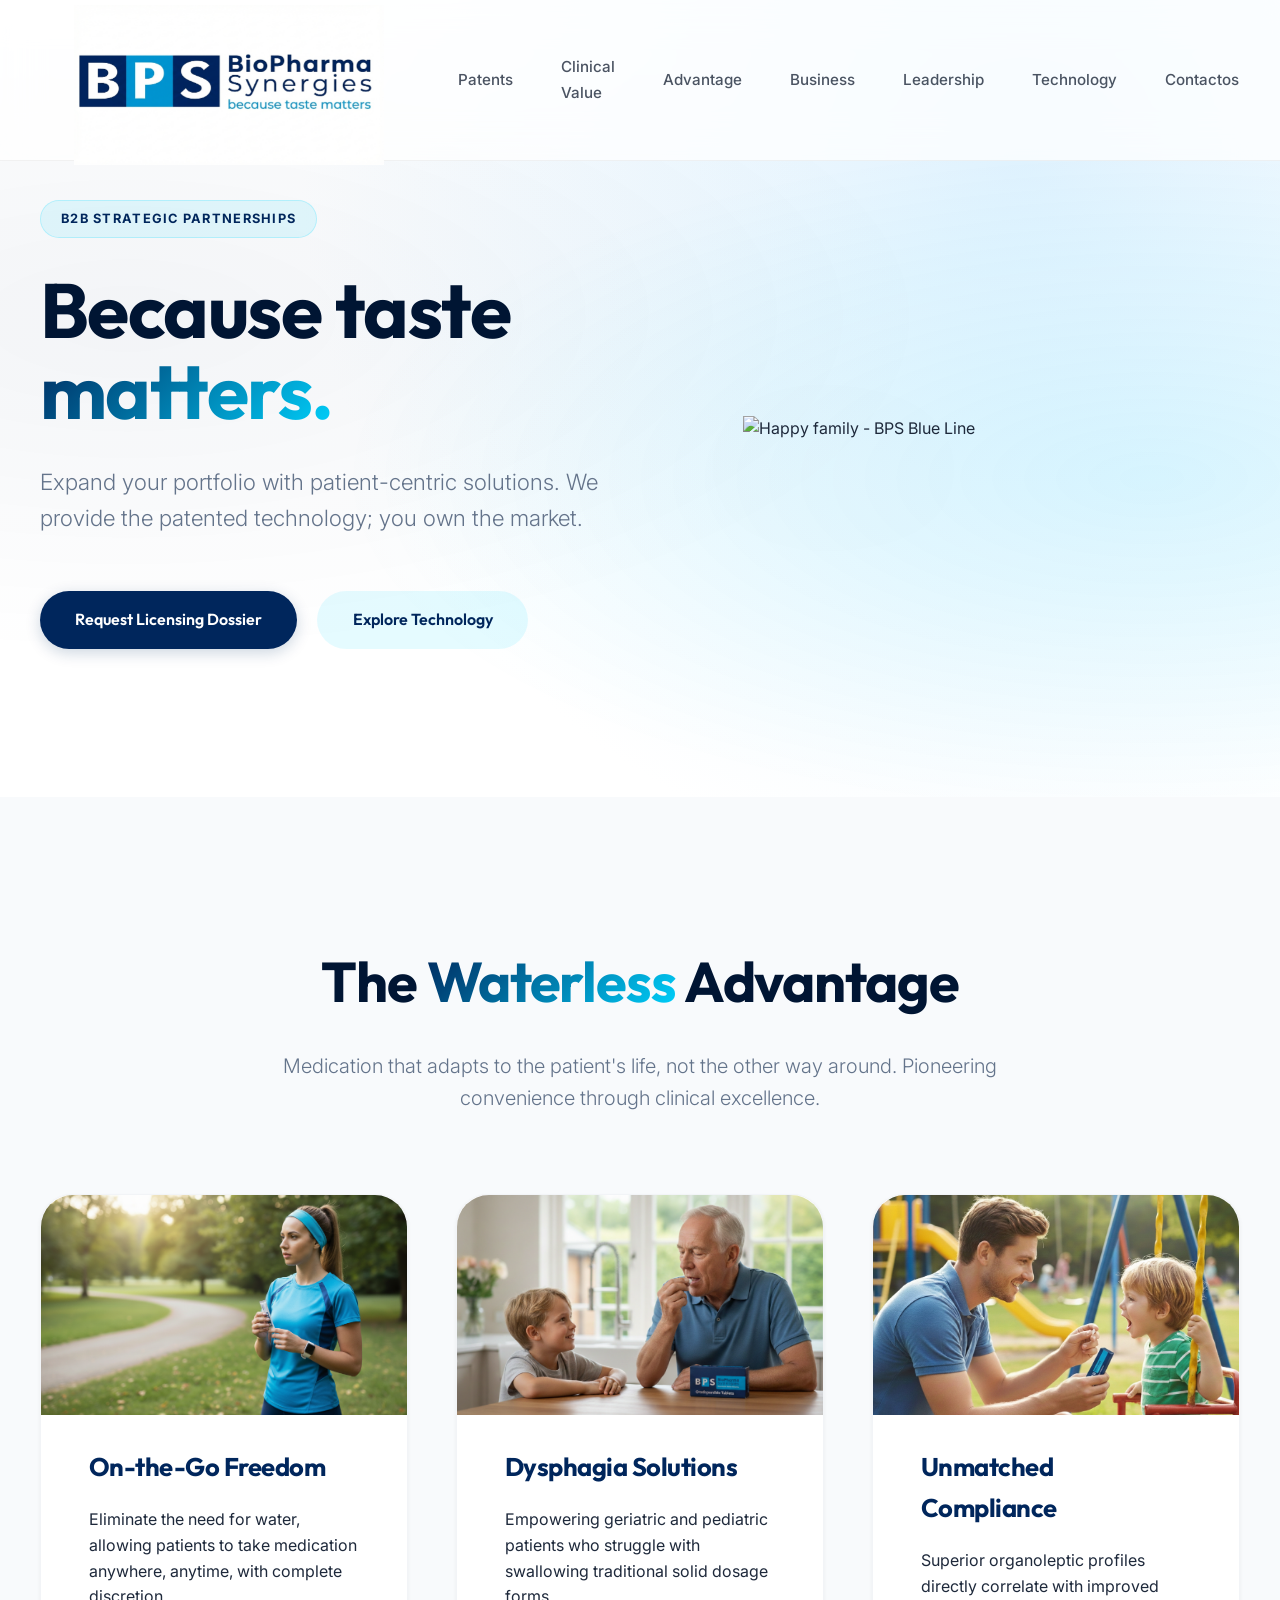
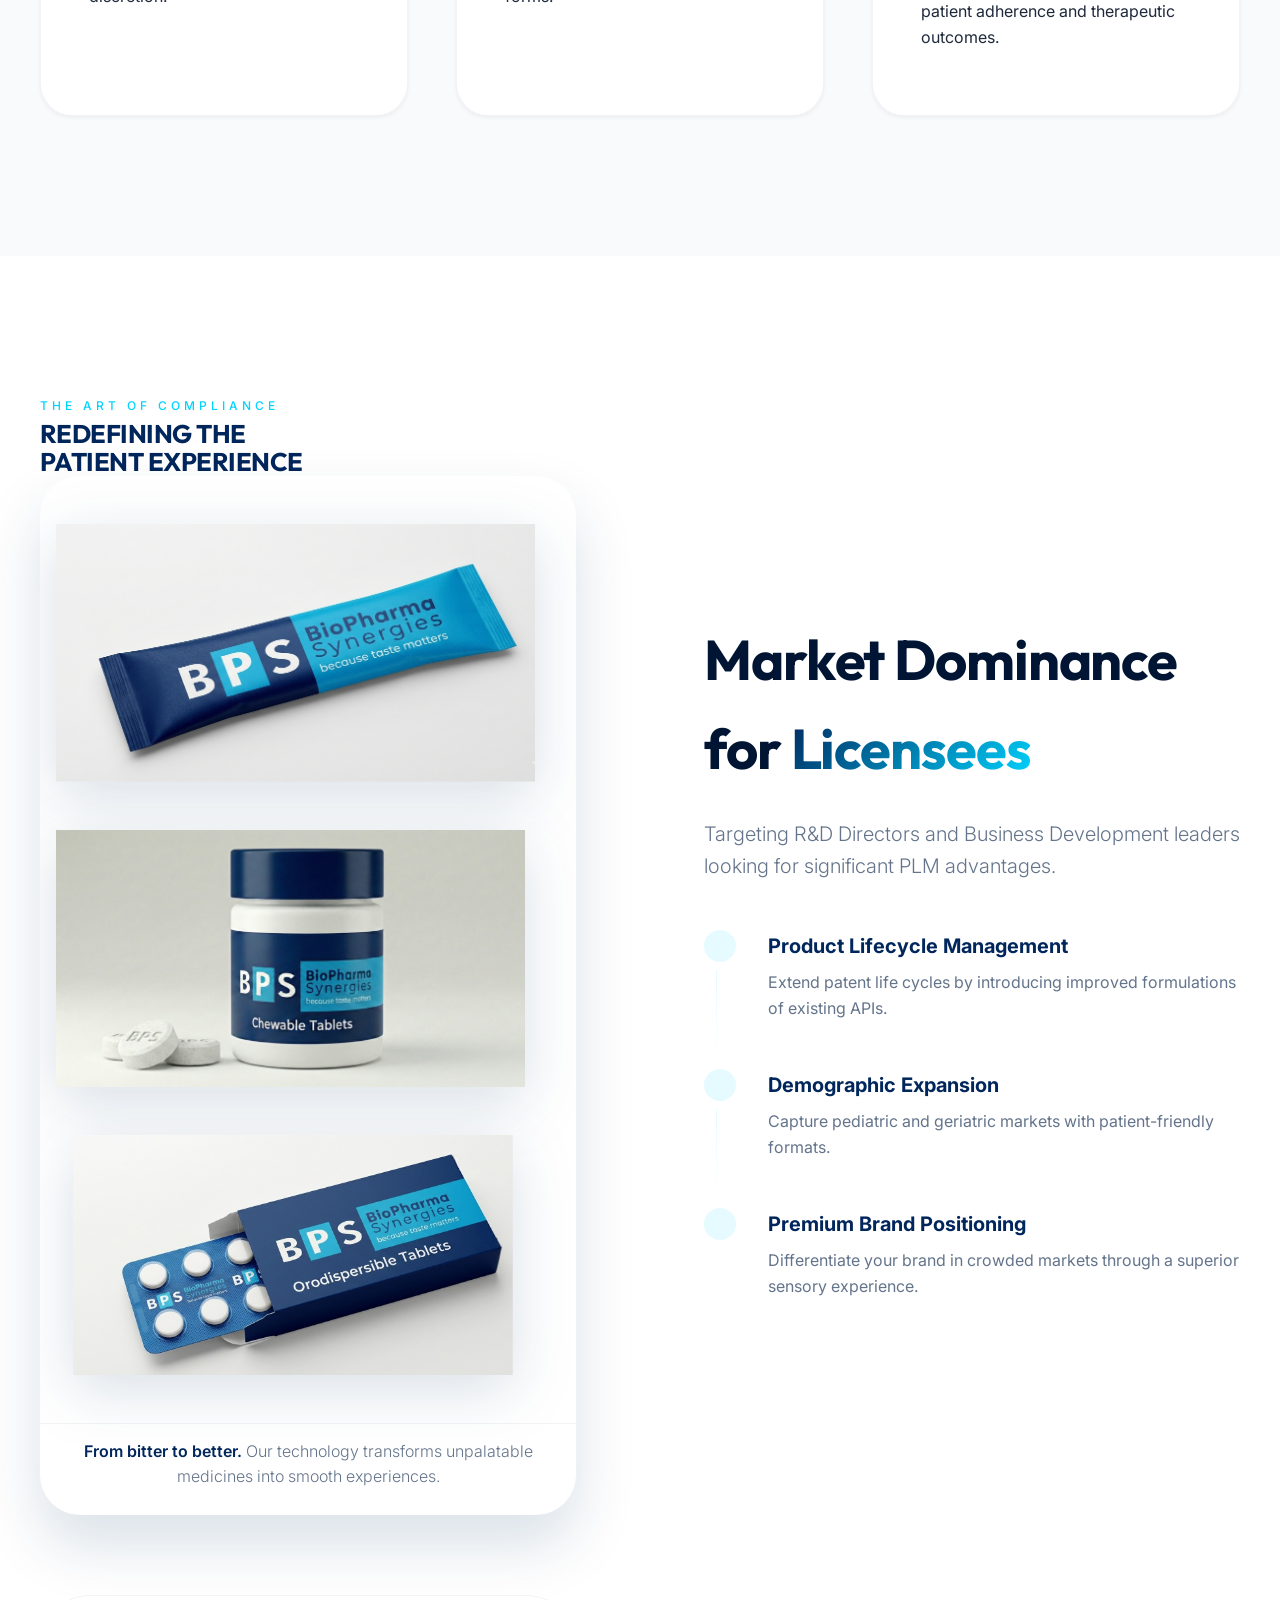
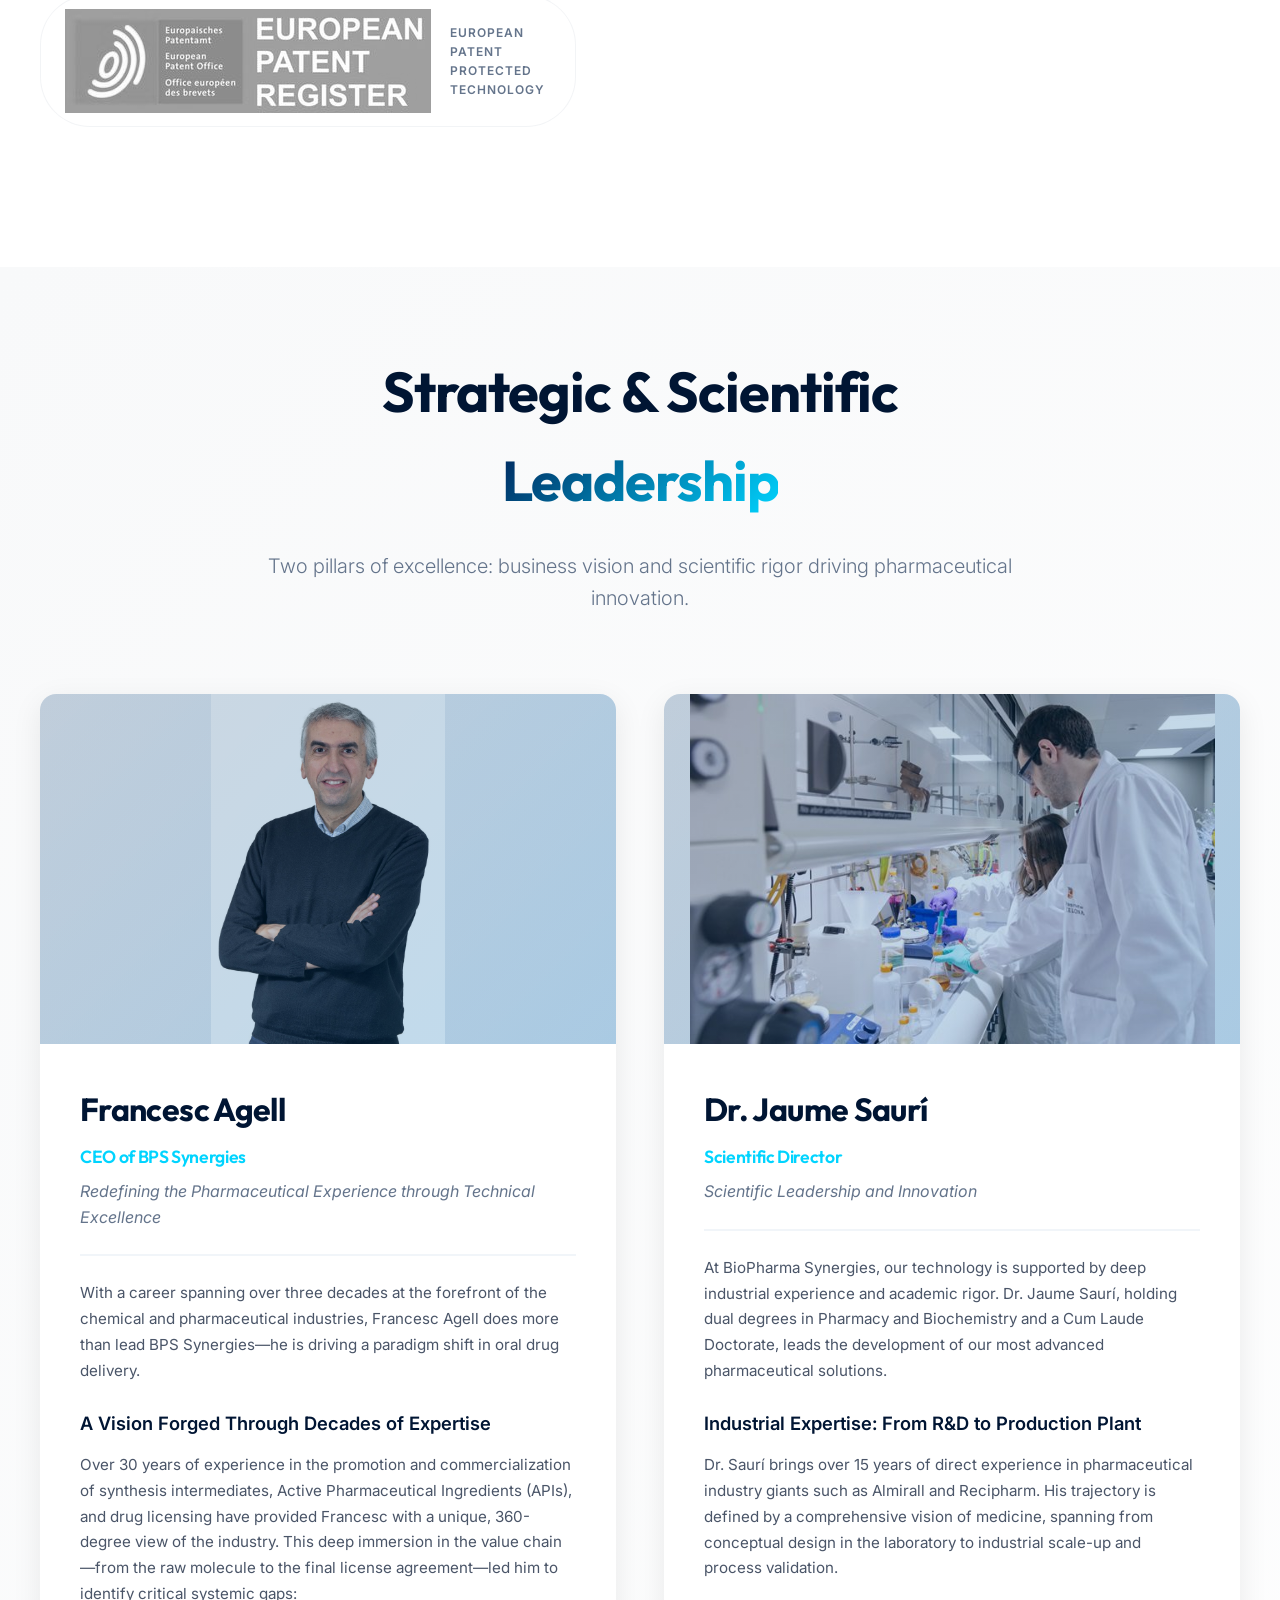
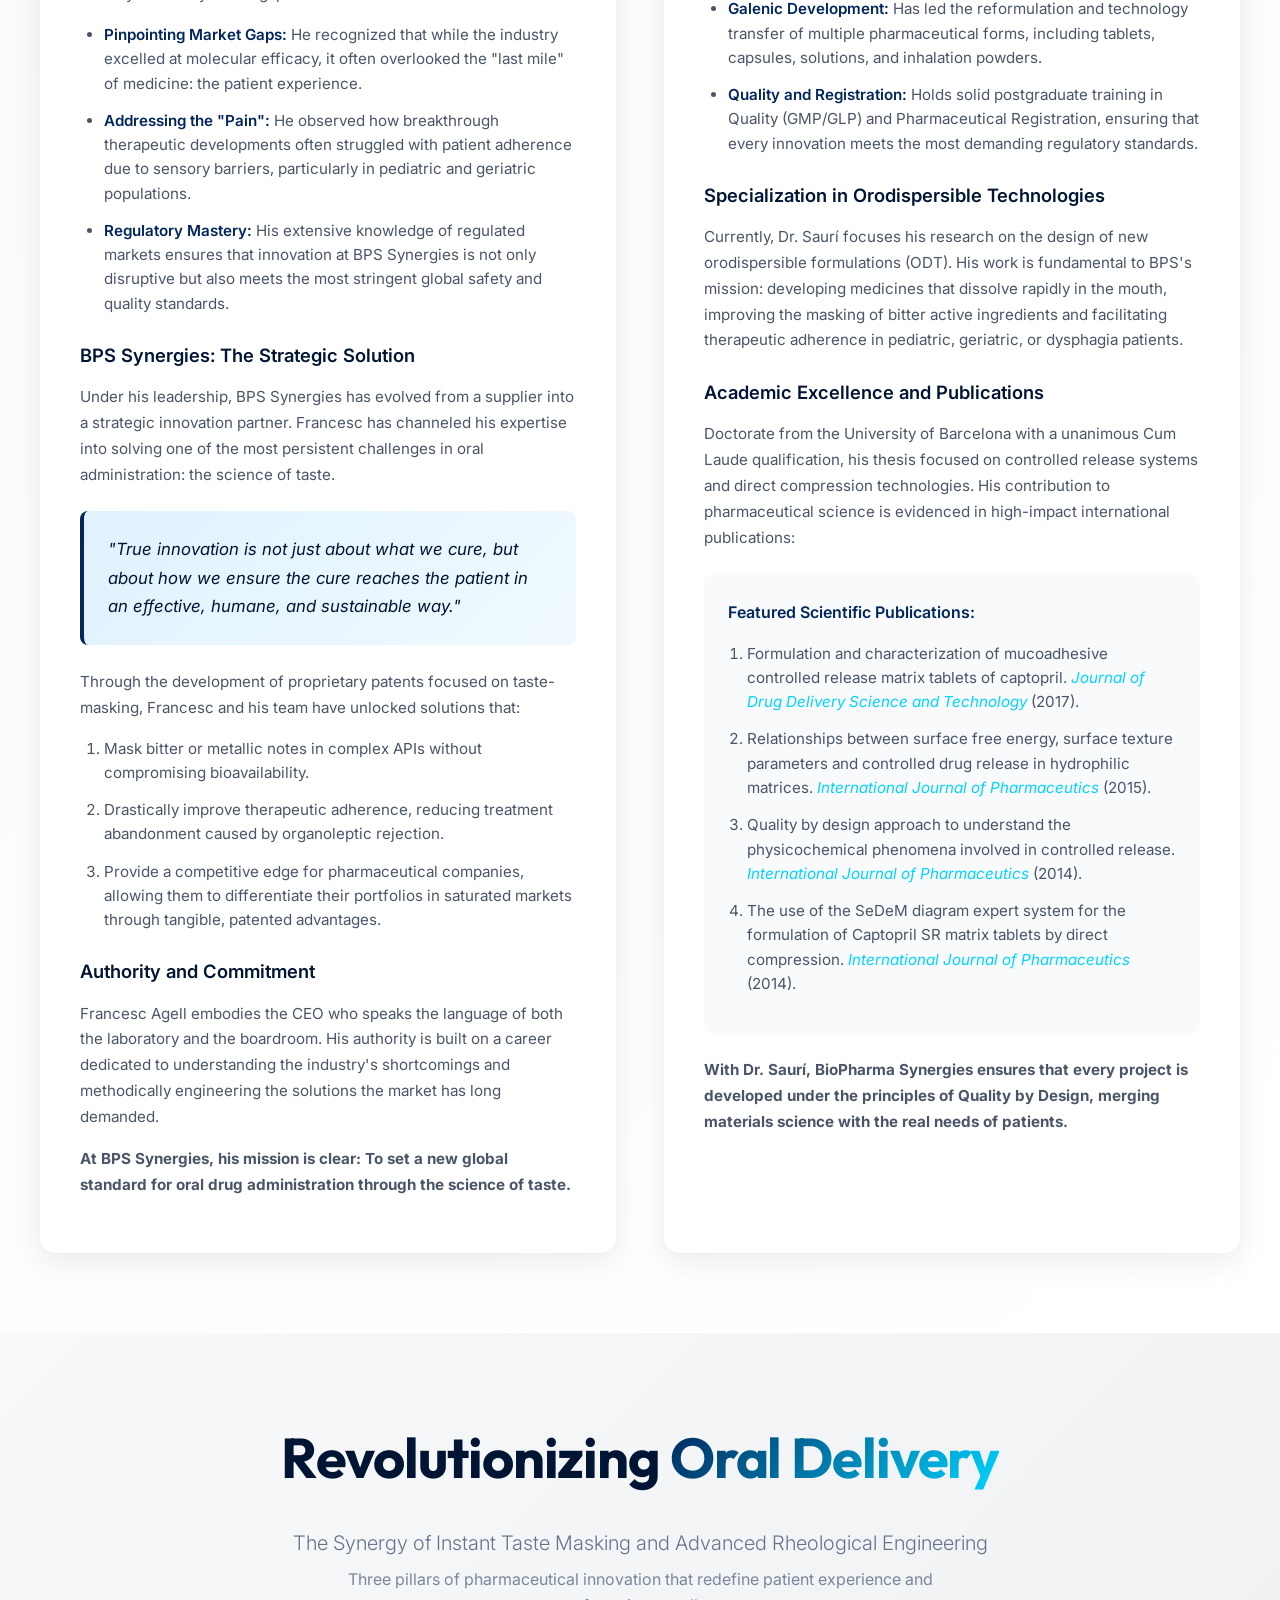
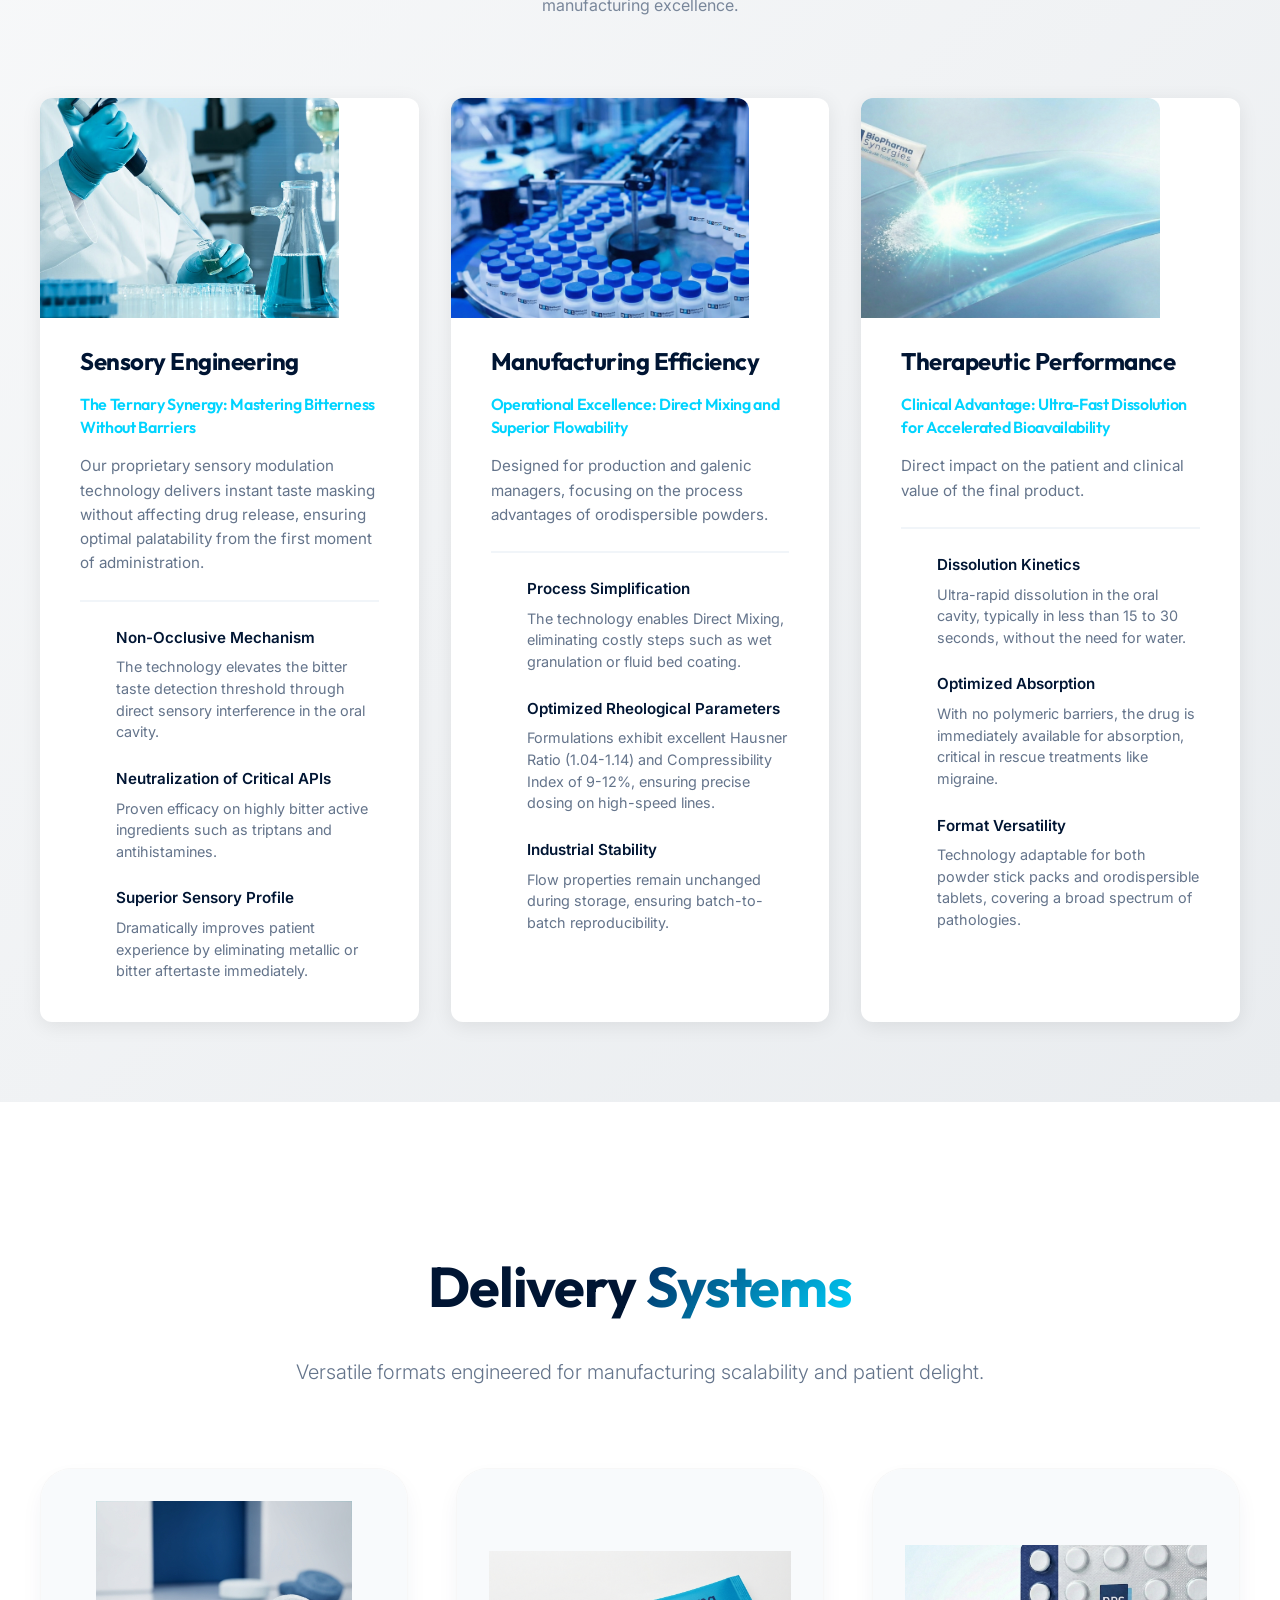
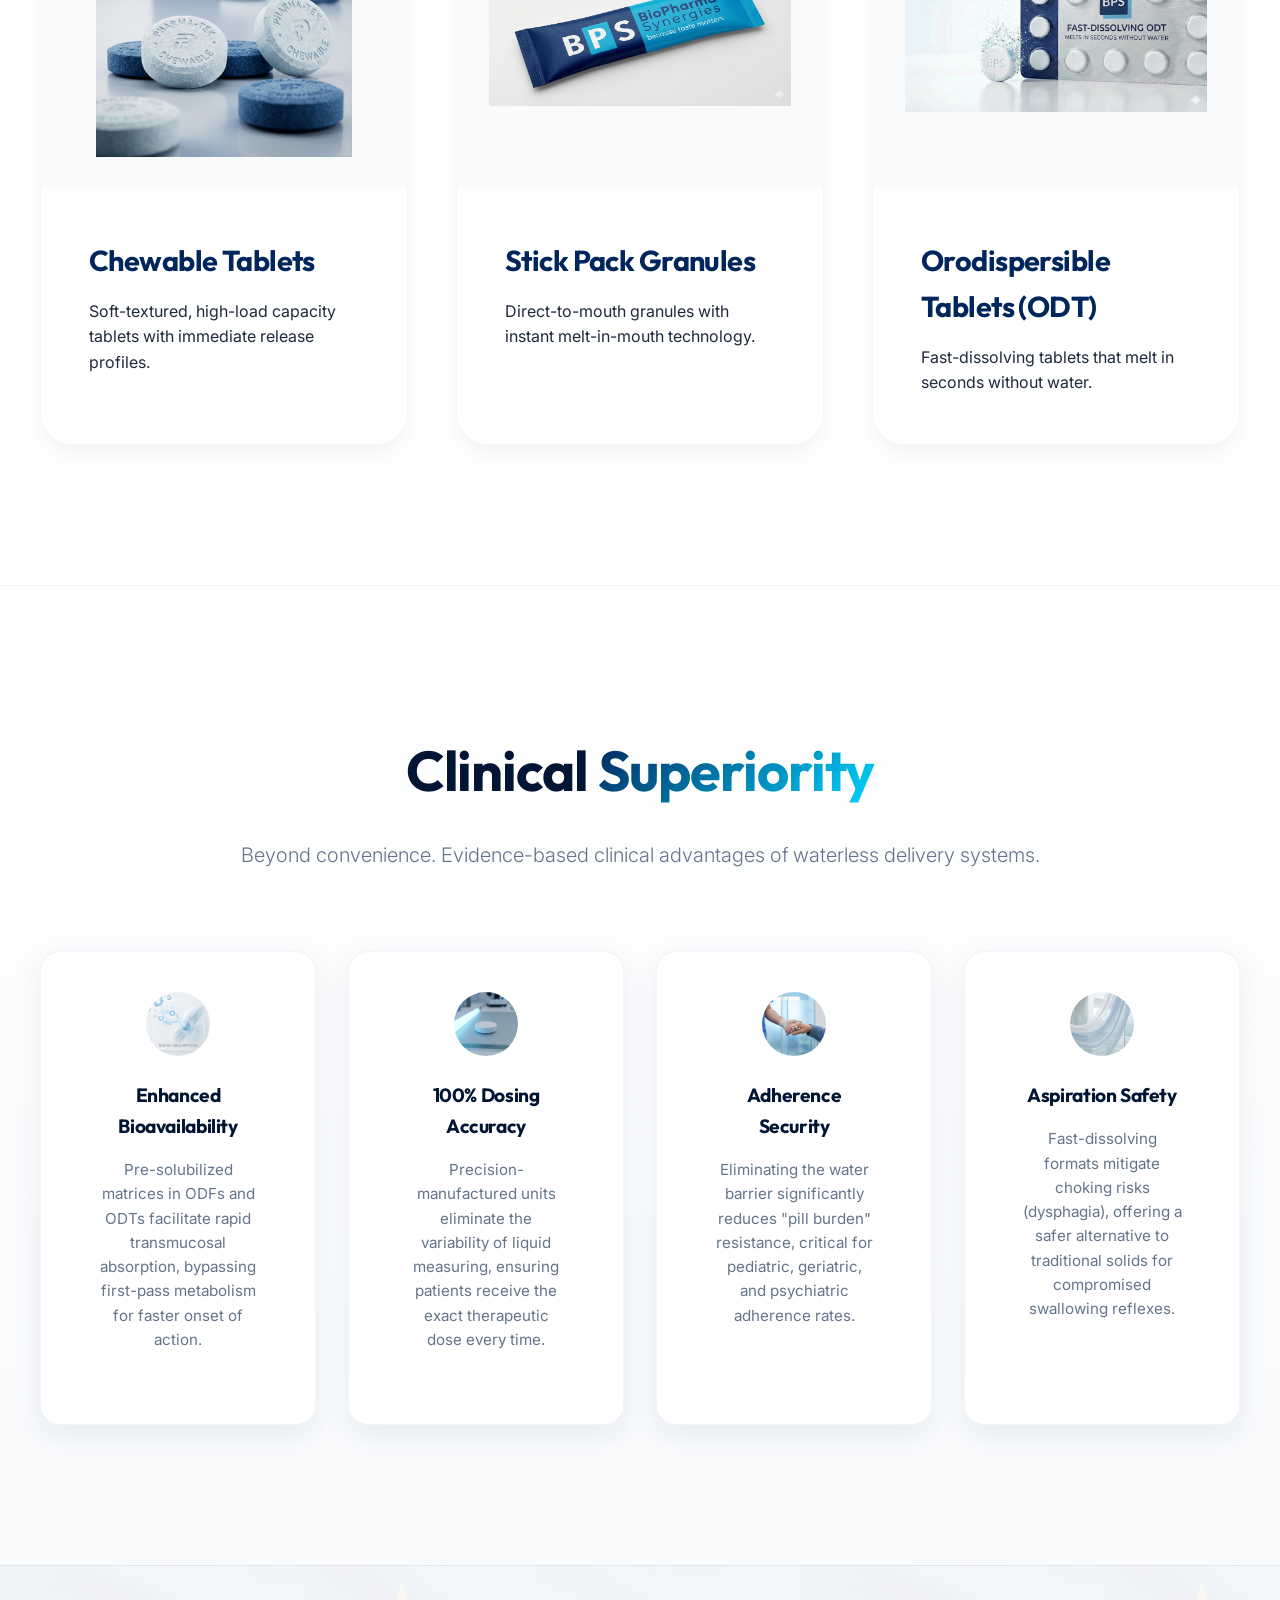
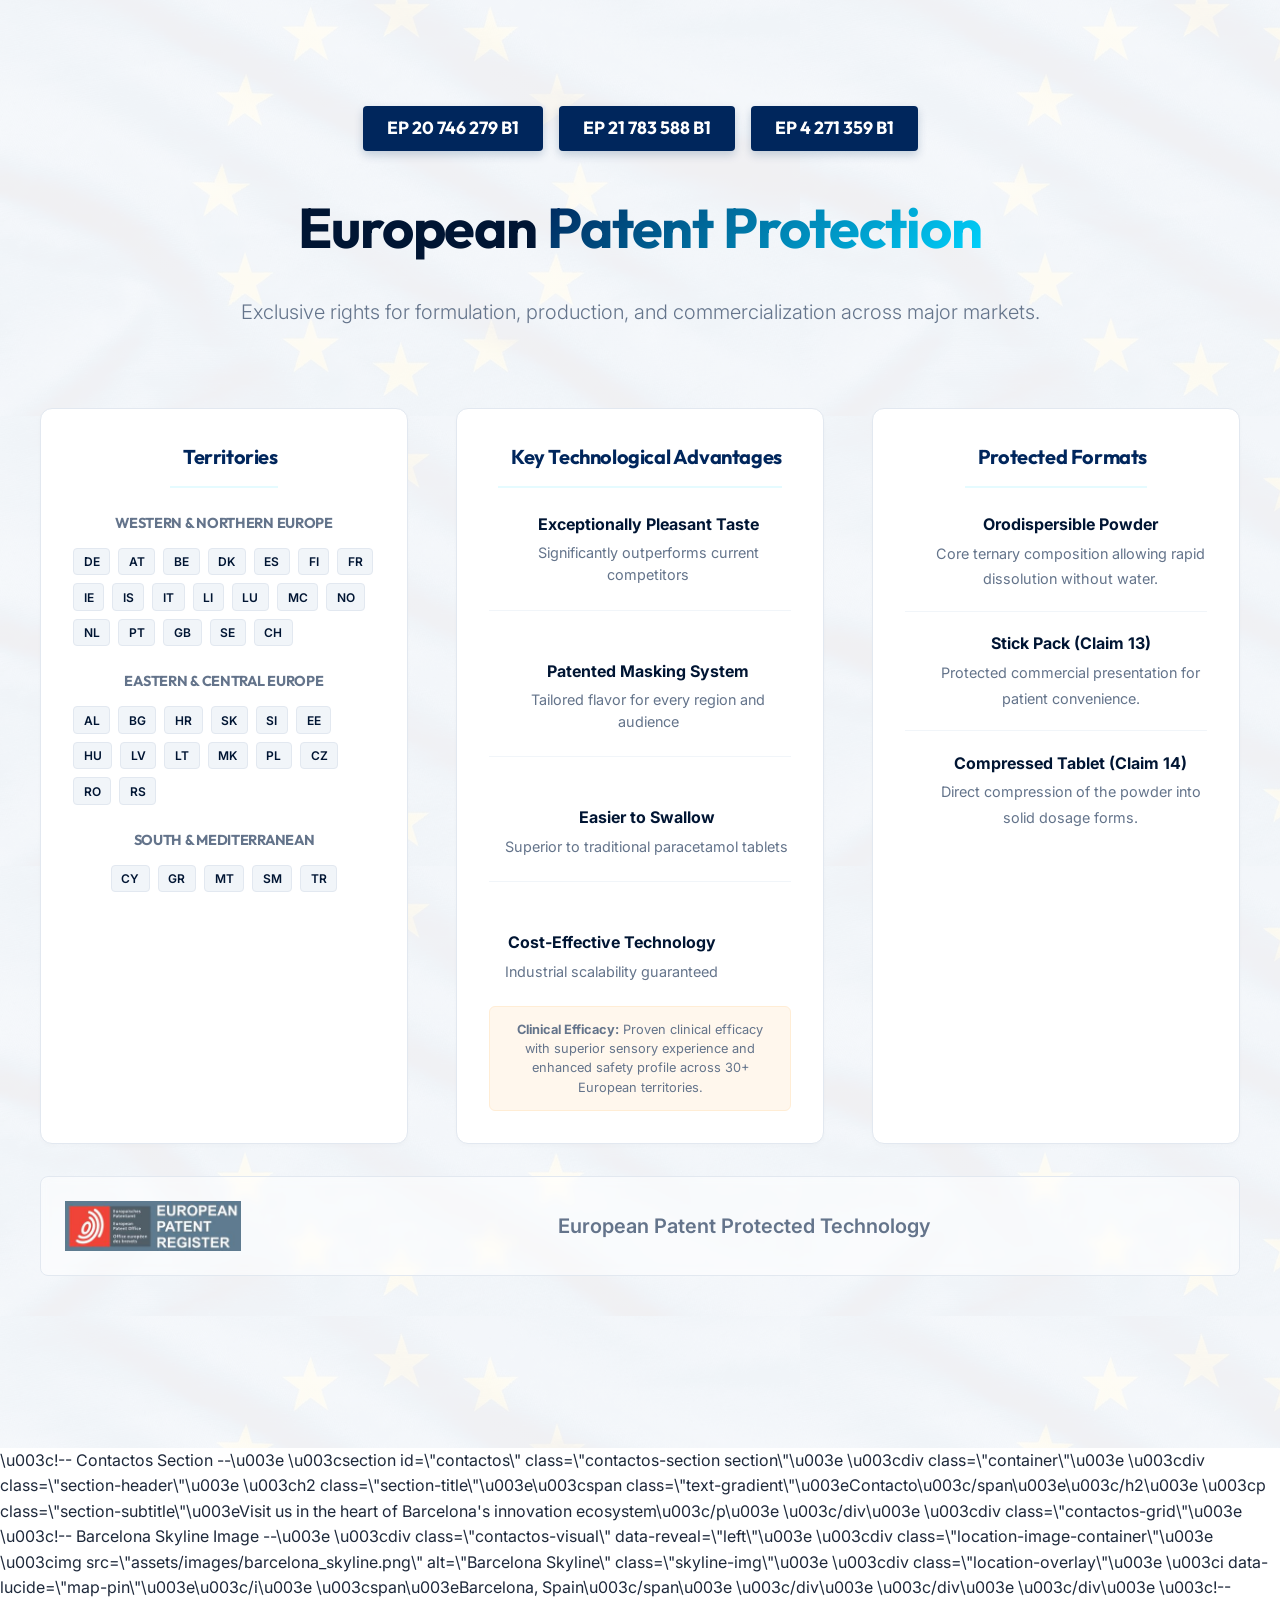
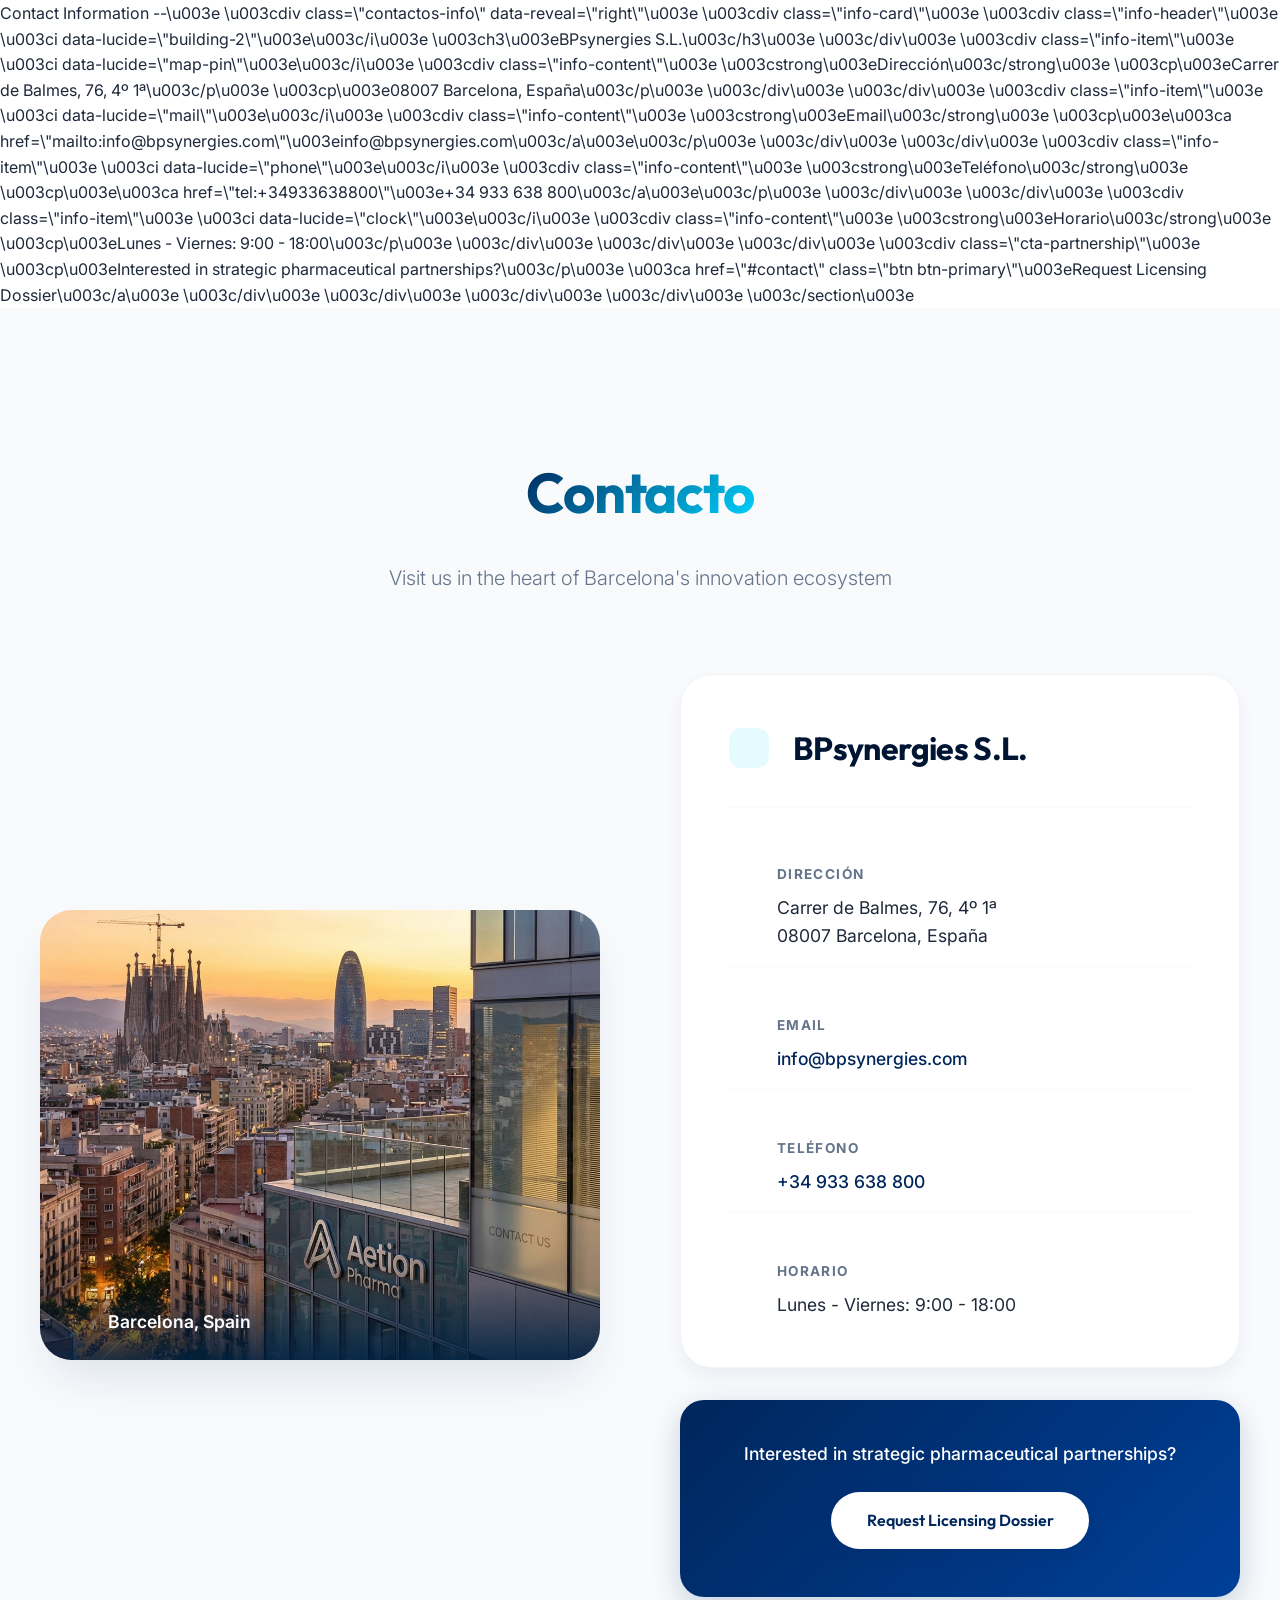
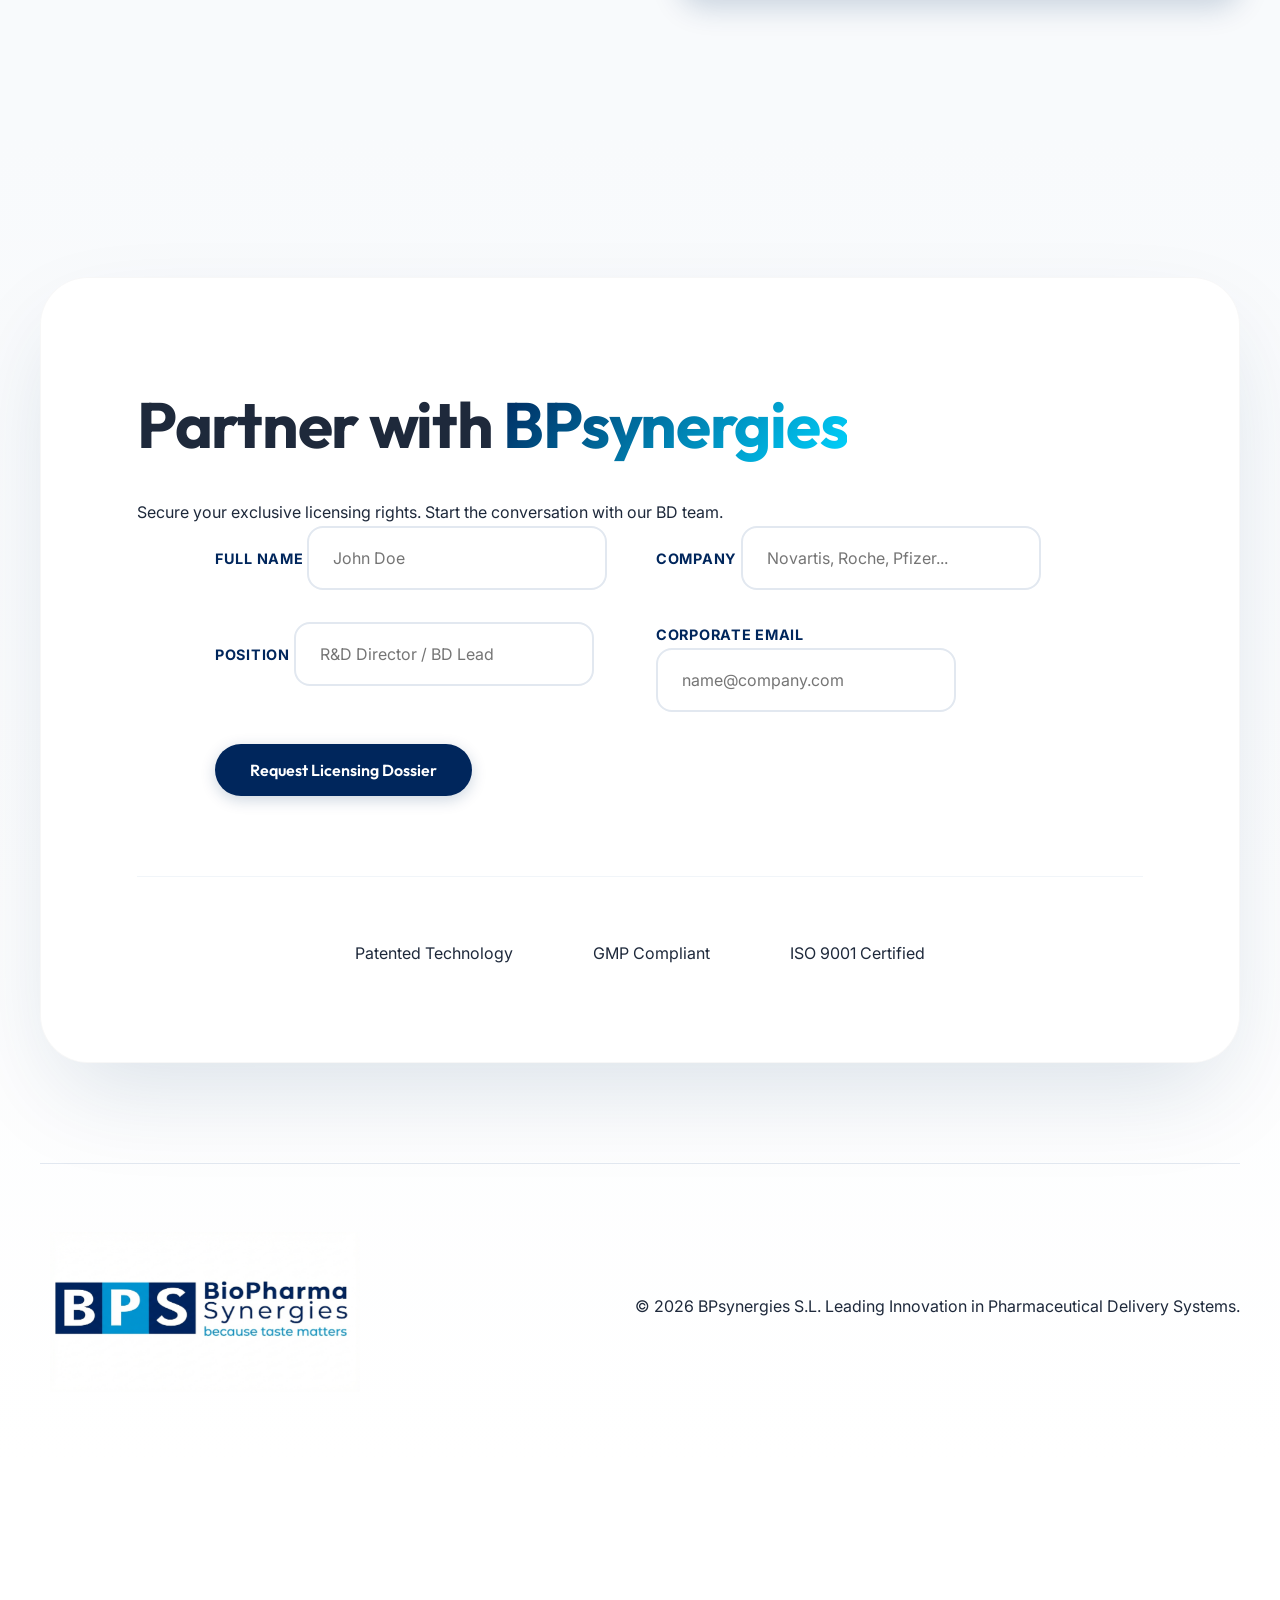
==== index_backup.html @ 6163aabd "Initial commit of BPsynergies Landing Page" ====
﻿<!DOCTYPE html>
<html lang="en">

<head>
    <meta charset="UTF-8">
    <meta name="viewport" content="width=device-width, initial-scale=1.0">
    <title>BPsynergies | Prestigious Pharma Taste Masking Solutions</title>
    <meta name="description"
        content="BPsynergies provides elite taste-masking technologies and waterless formulations for pharmaceutical licensing. Expand your portfolio with patient-centric solutions.">
    <link rel="stylesheet" href="styles.css?v=20260203_1443">
    <!-- Google Fonts: Outfit for headings, Inter for body -->
    <link rel="preconnect" href="https://fonts.googleapis.com">
    <link rel="preconnect" href="https://fonts.gstatic.com" crossorigin>
    <link
        href="https://fonts.googleapis.com/css2?family=Inter:ital,wght@0,300;0,400;0,500;0,600;1,400&family=Outfit:wght@300;400;500;600;700;800&display=swap"
        rel="stylesheet">
    <!-- Lucide Icons -->
    <script src="https://unpkg.com/lucide@latest"></script>
    <!-- Scroll Reveal -->
    <script src="https://unpkg.com/scrollreveal"></script>
</head>

<body>
    <header class="header">
        <nav class="nav container">
            <a href="#" class="logo">
                <img src="assets/images/bps_new_logo.png" alt="BioPharma Synergies" class="logo-isotype">
            </a>
            <ul class="nav-links">
                <li><a href="#patents">Patents</a></li>
                <li><a href="#clinical">Clinical Value</a></li>
                <li><a href="#advantage">Advantage</a></li>
                <li><a href="#business">Business</a></li>
                <li><a href="#leadership">Leadership</a></li>
                <li><a href="#technology">Technology</a></li>
                <li><a href="#contactos">Contactos</a></li>
                <li><a href="#contact" class="btn btn-outline">Request Dossier</a></li>
            </ul>
        </nav>
    </header>

    <main>
        <!-- Hero Section -->
        <section class="hero">
            <div class="container hero-grid">
                <div class="hero-content">
                    <span class="badge" data-reveal="left">B2B STRATEGIC PARTNERSHIPS</span>
                    <h1 class="hero-title" data-reveal="left">Because taste <br><span
                            class="text-gradient">matters.</span></h1>
                    <p class="hero-subtitle" data-reveal="left">Expand your portfolio with patient-centric solutions. We
                        provide the patented technology; you own the market.</p>
                    <div class="hero-btns" data-reveal="left" data-reveal-delay="200">
                        <a href="#contact" class="btn btn-primary">Request Licensing Dossier</a>
                        <a href="#technology" class="btn btn-secondary">Explore Technology</a>
                    </div>
                </div>
                <div class="hero-visual" data-reveal="right">
                    <div class="floating-image-container">
                        <img src="../Ilustracions Presentacions/hero_family_blue.jpg" alt="Happy family - BPS Blue Line"
                            class="floating-img">
                        <div class="glass-card card-1" data-reveal="right" data-reveal-delay="400">
                            <i data-lucide="check-circle"></i>
                            <span>99% Taste Masking</span>
                        </div>
                        <div class="glass-card card-2" data-reveal="right" data-reveal-delay="600">
                            <i data-lucide="zap"></i>
                            <span>Rapid Waterless Dissolve</span>
                        </div>
                        <div class="glass-card card-3" data-reveal="right" data-reveal-delay="800">
                            <i data-lucide="heart"></i>
                            <span>Palatability for all</span>
                        </div>
                    </div>
                </div>
            </div>
        </section>

        <!-- The Waterless Advantage -->
        <section id="advantage" class="advantage section">
            <div class="container">
                <div class="section-header">
                    <h2 class="section-title">The <span class="text-gradient">Waterless</span> Advantage</h2>
                    <p class="section-subtitle">Medication that adapts to the patient's life, not the other way around.
                        Pioneering convenience through clinical excellence.</p>
                </div>

                <div class="feature-grid">
                    <div class="feature-card" data-reveal="bottom">
                        <div class="feature-image">
                            <img src="assets/images/onthego_runner.png" alt="On-the-Go Freedom">
                        </div>
                        <h3>On-the-Go Freedom</h3>
                        <p>Eliminate the need for water, allowing patients to take medication anywhere, anytime, with
                            complete discretion.</p>
                    </div>
                    <div class="feature-card" data-reveal="bottom" data-reveal-delay="100">
                        <div class="feature-image">
                            <img src="assets/images/dysphagia_solutions.png" alt="Dysphagia Solutions">
                        </div>
                        <h3>Dysphagia Solutions</h3>
                        <p>Empowering geriatric and pediatric patients who struggle with swallowing traditional solid
                            dosage forms.</p>
                    </div>
                    <div class="feature-card" data-reveal="bottom" data-reveal-delay="200">
                        <div class="feature-image">
                            <img src="assets/images/compliance_swing.jpg" alt="Unmatched Compliance">
                        </div>
                        <h3>Unmatched Compliance</h3>
                        <p>Superior organoleptic profiles directly correlate with improved patient adherence and
                            therapeutic outcomes.</p>
                    </div>
                </div>
            </div>
        </section>

        <!-- Business Value -->
        <section id="business" class="business-value section">
            <div class="container grid-2">
                <div class="value-visual" data-reveal="left">
                    <!-- Animated 3D Product Composition -->
                    <div class="composition-external-header">
                        <p class="composition-tagline">The Art of Compliance</p>
                        <h3 class="composition-title">REDEFINING THE<br>PATIENT EXPERIENCE</h3>
                    </div>
                    <div class="animated-composition">
                        <div class="product-stage">
                            <div class="product product-stick">
                                <img src="assets/images/BPS Stick Blue.png?v=99" alt="BPS Stick Blue">
                            </div>
                            <div class="product product-jar">
                                <img src="assets/images/bps_jar_chewable.png" alt="BPS Chewable Tablets Jar">
                            </div>
                            <div class="product product-box">
                                <img src="assets/images/Orodispersible blue.png" alt="Orodispersible Blue Box">
                            </div>
                        </div>
                        <div class="composition-footer">
                            <p class="composition-description"><strong>From bitter to better.</strong> Our technology
                                transforms
                                unpalatable medicines into smooth experiences.</p>
                        </div>
                    </div>
                    <!-- Trust Badge - Below Composition -->
                    <div class="trust-badge-footer">
                        <img src="assets/images/EPO-Pat-Reg.jpeg" alt="European Patent Office" class="epo-badge">
                        <span class="trust-text">European Patent Protected Technology</span>
                    </div>
                </div>
                <div class="value-content">
                    <h2 class="section-title" data-reveal="right">Market Dominance for <span
                            class="text-gradient">Licensees</span></h2>
                    <p class="section-subtitle" data-reveal="right">Targeting R&D Directors and Business Development
                        leaders looking for significant PLM advantages.</p>

                    <ul class="value-list">
                        <li data-reveal="right" data-reveal-delay="100">
                            <i data-lucide="trending-up"></i>
                            <div>
                                <strong>Product Lifecycle Management</strong>
                                <p>Extend patent life cycles by introducing improved formulations of existing APIs.</p>
                            </div>
                        </li>
                        <li data-reveal="right" data-reveal-delay="200">
                            <i data-lucide="users"></i>
                            <div>
                                <strong>Demographic Expansion</strong>
                                <p>Capture pediatric and geriatric markets with patient-friendly formats.</p>
                            </div>
                        </li>
                        <li data-reveal="right" data-reveal-delay="300">
                            <i data-lucide="award"></i>
                            <div>
                                <strong>Premium Brand Positioning</strong>
                                <p>Differentiate your brand in crowded markets through a superior sensory experience.
                                </p>
                            </div>
                        </li>
                    </ul>
                </div>
            </div>
        </section>

        <!-- Strategic and Scientific Leadership Section -->
        <section id="leadership" class="leadership-section section">
            <div class="container">
                <div class="section-header">
                    <h2 class="section-title">Strategic & Scientific <span class="text-gradient">Leadership</span></h2>
                    <p class="section-subtitle">Two pillars of excellence: business vision and scientific rigor driving
                        pharmaceutical innovation.</p>
                </div>

                <div class="leadership-grid">
                    <!-- CEO - Francesc Agell -->
                    <div class="leader-card" data-reveal="left">
                        <div class="leader-photo">
                            <img src="assets/images/francesc_agell.png" alt="Francesc Agell">
                            <div class="photo-overlay"></div>
                        </div>
                        <div class="leader-content">
                            <h3>Francesc Agell</h3>
                            <h4 class="leader-title">CEO of BPS Synergies</h4>
                            <p class="leader-tagline">Redefining the Pharmaceutical Experience through Technical
                                Excellence</p>

                            <div class="leader-bio">
                                <p>With a career spanning over three decades at the forefront of the chemical and
                                    pharmaceutical industries, Francesc Agell does more than lead BPS Synergies—he is
                                    driving a paradigm shift in oral drug delivery.</p>

                                <h5>A Vision Forged Through Decades of Expertise</h5>
                                <p>Over 30 years of experience in the promotion and commercialization of synthesis
                                    intermediates, Active Pharmaceutical Ingredients (APIs), and drug licensing have
                                    provided Francesc with a unique, 360-degree view of the industry. This deep
                                    immersion in the value chain—from the raw molecule to the final license
                                    agreement—led him to identify critical systemic gaps:</p>

                                <ul class="leader-highlights">
                                    <li><strong>Pinpointing Market Gaps:</strong> He recognized that while the industry
                                        excelled at molecular efficacy, it often overlooked the "last mile" of medicine:
                                        the patient experience.</li>
                                    <li><strong>Addressing the "Pain":</strong> He observed how breakthrough therapeutic
                                        developments often struggled with patient adherence due to sensory barriers,
                                        particularly in pediatric and geriatric populations.</li>
                                    <li><strong>Regulatory Mastery:</strong> His extensive knowledge of regulated
                                        markets ensures that innovation at BPS Synergies is not only disruptive but also
                                        meets the most stringent global safety and quality standards.</li>
                                </ul>

                                <h5>BPS Synergies: The Strategic Solution</h5>
                                <p>Under his leadership, BPS Synergies has evolved from a supplier into a strategic
                                    innovation partner. Francesc has channeled his expertise into solving one of the
                                    most persistent challenges in oral administration: the science of taste.</p>

                                <blockquote class="leader-quote">
                                    "True innovation is not just about what we cure, but about how we ensure the cure
                                    reaches the patient in an effective, humane, and sustainable way."
                                </blockquote>

                                <p>Through the development of proprietary patents focused on taste-masking, Francesc and
                                    his team have unlocked solutions that:</p>
                                <ol class="leader-achievements">
                                    <li>Mask bitter or metallic notes in complex APIs without compromising
                                        bioavailability.</li>
                                    <li>Drastically improve therapeutic adherence, reducing treatment abandonment caused
                                        by organoleptic rejection.</li>
                                    <li>Provide a competitive edge for pharmaceutical companies, allowing them to
                                        differentiate their portfolios in saturated markets through tangible, patented
                                        advantages.</li>
                                </ol>

                                <h5>Authority and Commitment</h5>
                                <p>Francesc Agell embodies the CEO who speaks the language of both the laboratory and
                                    the boardroom. His authority is built on a career dedicated to understanding the
                                    industry's shortcomings and methodically engineering the solutions the market has
                                    long demanded.</p>
                                <p><strong>At BPS Synergies, his mission is clear: To set a new global standard for oral
                                        drug administration through the science of taste.</strong></p>
                            </div>
                        </div>
                    </div>

                    <!-- Scientific Director - Dr. Jaume Saurí -->
                    <div class="leader-card" data-reveal="right">
                        <div class="leader-photo">
                            <img src="assets/images/jaume_sauri.png" alt="Dr. Jaume Saurí">
                            <div class="photo-overlay"></div>
                        </div>
                        <div class="leader-content">
                            <h3>Dr. Jaume Saurí</h3>
                            <h4 class="leader-title">Scientific Director</h4>
                            <p class="leader-tagline">Scientific Leadership and Innovation</p>

                            <div class="leader-bio">
                                <p>At BioPharma Synergies, our technology is supported by deep industrial experience and
                                    academic rigor. Dr. Jaume Saurí, holding dual degrees in Pharmacy and Biochemistry
                                    and a Cum Laude Doctorate, leads the development of our most advanced pharmaceutical
                                    solutions.</p>

                                <h5>Industrial Expertise: From R&D to Production Plant</h5>
                                <p>Dr. Saurí brings over 15 years of direct experience in pharmaceutical industry giants
                                    such as Almirall and Recipharm. His trajectory is defined by a comprehensive vision
                                    of medicine, spanning from conceptual design in the laboratory to industrial
                                    scale-up and process validation.</p>

                                <ul class="leader-highlights">
                                    <li><strong>Galenic Development:</strong> Has led the reformulation and technology
                                        transfer of multiple pharmaceutical forms, including tablets, capsules,
                                        solutions, and inhalation powders.</li>
                                    <li><strong>Quality and Registration:</strong> Holds solid postgraduate training in
                                        Quality (GMP/GLP) and Pharmaceutical Registration, ensuring that every
                                        innovation meets the most demanding regulatory standards.</li>
                                </ul>

                                <h5>Specialization in Orodispersible Technologies</h5>
                                <p>Currently, Dr. Saurí focuses his research on the design of new orodispersible
                                    formulations (ODT). His work is fundamental to BPS's mission: developing medicines
                                    that dissolve rapidly in the mouth, improving the masking of bitter active
                                    ingredients and facilitating therapeutic adherence in pediatric, geriatric, or
                                    dysphagia patients.</p>

                                <h5>Academic Excellence and Publications</h5>
                                <p>Doctorate from the University of Barcelona with a unanimous Cum Laude qualification,
                                    his thesis focused on controlled release systems and direct compression
                                    technologies. His contribution to pharmaceutical science is evidenced in high-impact
                                    international publications:</p>

                                <div class="publications">
                                    <h6>Featured Scientific Publications:</h6>
                                    <ol>
                                        <li>Formulation and characterization of mucoadhesive controlled release matrix
                                            tablets of captopril. <em>Journal of Drug Delivery Science and
                                                Technology</em> (2017).</li>
                                        <li>Relationships between surface free energy, surface texture parameters and
                                            controlled drug release in hydrophilic matrices. <em>International Journal
                                                of Pharmaceutics</em> (2015).</li>
                                        <li>Quality by design approach to understand the physicochemical phenomena
                                            involved in controlled release. <em>International Journal of
                                                Pharmaceutics</em> (2014).</li>
                                        <li>The use of the SeDeM diagram expert system for the formulation of Captopril
                                            SR matrix tablets by direct compression. <em>International Journal of
                                                Pharmaceutics</em> (2014).</li>
                                    </ol>
                                </div>

                                <p><strong>With Dr. Saurí, BioPharma Synergies ensures that every project is developed
                                        under the principles of Quality by Design, merging materials science with the
                                        real needs of patients.</strong></p>
                            </div>
                        </div>
                    </div>
                </div>
            </div>
        </section>

        <!-- Taste Masking Mastery: Technology Section -->
        <section id="technology" class="masking-mastery section">
            <div class="container">
                <div class="section-header">
                    <h2 class="section-title">Revolutionizing <span class="text-gradient">Oral Delivery</span></h2>
                    <p class="section-subtitle">The Synergy of Instant Taste Masking and Advanced Rheological
                        Engineering</p>
                    <p class="section-description">Three pillars of pharmaceutical innovation that redefine patient
                        experience and manufacturing excellence.</p>
                </div>

                <div class="mastery-grid">
                    <!-- Area 1: Sensory Engineering -->
                    <div class="mastery-card" data-reveal="bottom">
                        <div class="mastery-image">
                            <img src="assets/images/sensory_engineering.jpg" alt="Sensory Engineering Laboratory">
                        </div>
                        <h3>Sensory Engineering</h3>
                        <h4 class="mastery-subtitle">The Ternary Synergy: Mastering Bitterness Without Barriers</h4>
                        <p class="mastery-intro">Our proprietary sensory modulation technology delivers instant taste
                            masking without affecting drug release, ensuring optimal palatability from the first moment
                            of administration.</p>

                        <ul class="mastery-list">
                            <li>
                                <i data-lucide="target" class="list-icon"></i>
                                <div>
                                    <strong>Non-Occlusive Mechanism</strong>
                                    <span>The technology elevates the bitter taste detection threshold through direct
                                        sensory interference in the oral cavity.</span>
                                </div>
                            </li>
                            <li>
                                <i data-lucide="shield-check" class="list-icon"></i>
                                <div>
                                    <strong>Neutralization of Critical APIs</strong>
                                    <span>Proven efficacy on highly bitter active ingredients such as triptans and
                                        antihistamines.</span>
                                </div>
                            </li>
                            <li>
                                <i data-lucide="star" class="list-icon"></i>
                                <div>
                                    <strong>Superior Sensory Profile</strong>
                                    <span>Dramatically improves patient experience by eliminating metallic or bitter
                                        aftertaste immediately.</span>
                                </div>
                            </li>
                        </ul>
                    </div>

                    <!-- Area 2: Manufacturing Efficiency -->
                    <div class="mastery-card" data-reveal="bottom" data-reveal-delay="100">
                        <div class="mastery-image">
                            <img src="assets/images/manufacturing_efficiency.png" alt="Manufacturing Efficiency">
                        </div>
                        <h3>Manufacturing Efficiency</h3>
                        <h4 class="mastery-subtitle">Operational Excellence: Direct Mixing and Superior Flowability</h4>
                        <p class="mastery-intro">Designed for production and galenic managers, focusing on the process
                            advantages of orodispersible powders.</p>

                        <ul class="mastery-list">
                            <li>
                                <i data-lucide="layers" class="list-icon"></i>
                                <div>
                                    <strong>Process Simplification</strong>
                                    <span>The technology enables Direct Mixing, eliminating costly steps such as wet
                                        granulation or fluid bed coating.</span>
                                </div>
                            </li>
                            <li>
                                <i data-lucide="gauge" class="list-icon"></i>
                                <div>
                                    <strong>Optimized Rheological Parameters</strong>
                                    <span>Formulations exhibit excellent Hausner Ratio (1.04-1.14) and Compressibility
                                        Index of 9-12%, ensuring precise dosing on high-speed lines.</span>
                                </div>
                            </li>
                            <li>
                                <i data-lucide="check-square" class="list-icon"></i>
                                <div>
                                    <strong>Industrial Stability</strong>
                                    <span>Flow properties remain unchanged during storage, ensuring batch-to-batch
                                        reproducibility.</span>
                                </div>
                            </li>
                        </ul>
                    </div>

                    <!-- Area 3: Therapeutic Performance -->
                    <div class="mastery-card" data-reveal="bottom" data-reveal-delay="200">
                        <div class="mastery-image">
                            <img src="assets/images/therapeutic_performance.png" alt="Therapeutic Performance">
                        </div>
                        <h3>Therapeutic Performance</h3>
                        <h4 class="mastery-subtitle">Clinical Advantage: Ultra-Fast Dissolution for Accelerated
                            Bioavailability</h4>
                        <p class="mastery-intro">Direct impact on the patient and clinical value of the final product.
                        </p>

                        <ul class="mastery-list">
                            <li>
                                <i data-lucide="timer" class="list-icon"></i>
                                <div>
                                    <strong>Dissolution Kinetics</strong>
                                    <span>Ultra-rapid dissolution in the oral cavity, typically in less than 15 to 30
                                        seconds, without the need for water.</span>
                                </div>
                            </li>
                            <li>
                                <i data-lucide="trending-up" class="list-icon"></i>
                                <div>
                                    <strong>Optimized Absorption</strong>
                                    <span>With no polymeric barriers, the drug is immediately available for absorption,
                                        critical in rescue treatments like migraine.</span>
                                </div>
                            </li>
                            <li>
                                <i data-lucide="package" class="list-icon"></i>
                                <div>
                                    <strong>Format Versatility</strong>
                                    <span>Technology adaptable for both powder stick packs and orodispersible tablets,
                                        covering a broad spectrum of pathologies.</span>
                                </div>
                            </li>
                        </ul>
                    </div>
                </div>
            </div>
        </section>

        <!-- Product Showcase -->
        <section id="products" class="products section">
            <div class="container">
                <div class="section-header">
                    <h2 class="section-title">Delivery <span class="text-gradient">Systems</span></h2>
                    <p class="section-subtitle">Versatile formats engineered for manufacturing scalability and patient
                        delight.</p>
                </div>

                <div class="product-grid">
                    <div class="product-card" data-reveal="bottom">
                        <div class="product-img">
                            <img src="assets/images/chewable.png" alt="Chewable Tablets">
                        </div>
                        <div class="product-info">
                            <h3>Chewable Tablets</h3>
                            <p>Soft-textured, high-load capacity tablets with immediate release profiles.</p>
                        </div>
                    </div>
                    <div class="product-card" data-reveal="bottom" data-reveal-delay="100">
                        <div class="product-img">
                            <img src="assets/images/BPS_Stick_New_Delivery.png" alt="Stick Packs">
                        </div>
                        <div class="product-info">
                            <h3>Stick Pack Granules</h3>
                            <p>Direct-to-mouth granules with instant melt-in-mouth technology.</p>
                        </div>
                    </div>
                    <div class="product-card" data-reveal="bottom" data-reveal-delay="200">
                        <div class="product-img">
                            <img src="assets/images/BPS_ODT_New.jpg" alt="Orodispersibles">
                        </div>
                        <div class="product-info">
                            <h3>Orodispersible Tablets (ODT)</h3>
                            <p>Fast-dissolving tablets that melt in seconds without water.</p>
                        </div>
                    </div>
                </div>
            </div>
        </section>

        </div>
        </div>
        </section>

        <!-- Clinical Excellence / Expert Marketing Section -->
        <section id="clinical" class="clinical-excellence section">
            <div class="container">
                <div class="section-header">
                    <h2 class="section-title">Clinical <span class="text-gradient">Superiority</span></h2>
                    <p class="section-subtitle">Beyond convenience. Evidence-based clinical advantages of waterless
                        delivery systems.</p>
                </div>

                <div class="clinical-grid">
                    <div class="clinical-card" data-reveal="bottom">
                        <div class="card-icon"><img src="assets/images/clinical_bioavailability.png"
                                alt="Enhanced Bioavailability"></div>
                        <h4>Enhanced Bioavailability</h4>
                        <p>Pre-solubilized matrices in ODFs and ODTs facilitate rapid transmucosal absorption, bypassing
                            first-pass metabolism for faster onset of action.</p>
                    </div>
                    <div class="clinical-card" data-reveal="bottom" data-reveal-delay="100">
                        <div class="card-icon"><img src="assets/images/clinical_accuracy.png"
                                alt="100% Dosing Accuracy"></div>
                        <h4>100% Dosing Accuracy</h4>
                        <p>Precision-manufactured units eliminate the variability of liquid measuring, ensuring patients
                            receive the exact therapeutic dose every time.</p>
                    </div>
                    <div class="clinical-card" data-reveal="bottom" data-reveal-delay="200">
                        <div class="card-icon"><img src="assets/images/clinical_adherence.png" alt="Adherence Security">
                        </div>
                        <h4>Adherence Security</h4>
                        <p>Eliminating the water barrier significantly reduces "pill burden" resistance, critical for
                            pediatric, geriatric, and psychiatric adherence rates.</p>
                    </div>
                    <div class="clinical-card" data-reveal="bottom" data-reveal-delay="300">
                        <div class="card-icon"><img src="assets/images/clinical_safety.png" alt="Aspiration Safety">
                        </div>
                        <h4>Aspiration Safety</h4>
                        <p>Fast-dissolving formats mitigate choking risks (dysphagia), offering a safer alternative to
                            traditional solids for compromised swallowing reflexes.</p>
                    </div>
                </div>
            </div>
        </section>

        <!-- Patent Information Section -->
        <section id="patents" class="patent-section section">
            <div class="container">
                <div class="section-header">
                    <div class="patent-badges-container">
                        <span class="patent-header-badge">EP 20 746 279 B1</span>
                        <span class="patent-header-badge">EP 21 783 588 B1</span>
                        <span class="patent-header-badge">EP 4 271 359 B1</span>
                    </div>
                    <h2 class="section-title">European <span class="text-gradient">Patent Protection</span></h2>
                    <p class="section-subtitle">Exclusive rights for formulation, production, and commercialization
                        across major markets.</p>
                </div>

                <div class="patent-grid">
                    <!-- Column 1: Territories -->
                    <div class="patent-col" data-reveal="bottom">
                        <h3><i data-lucide="globe"></i> Territories</h3>

                        <div class="territory-group">
                            <h4>Western & Northern Europe</h4>
                            <div class="country-badges">
                                <span class="country-badge">DE</span><span class="country-badge">AT</span><span
                                    class="country-badge">BE</span>
                                <span class="country-badge">DK</span><span class="country-badge">ES</span><span
                                    class="country-badge">FI</span>
                                <span class="country-badge">FR</span><span class="country-badge">IE</span><span
                                    class="country-badge">IS</span>
                                <span class="country-badge">IT</span><span class="country-badge">LI</span><span
                                    class="country-badge">LU</span>
                                <span class="country-badge">MC</span><span class="country-badge">NO</span><span
                                    class="country-badge">NL</span>
                                <span class="country-badge">PT</span><span class="country-badge">GB</span><span
                                    class="country-badge">SE</span>
                                <span class="country-badge">CH</span>
                            </div>
                        </div>

                        <div class="territory-group">
                            <h4>Eastern & Central Europe</h4>
                            <div class="country-badges">
                                <span class="country-badge">AL</span><span class="country-badge">BG</span><span
                                    class="country-badge">HR</span>
                                <span class="country-badge">SK</span><span class="country-badge">SI</span><span
                                    class="country-badge">EE</span>
                                <span class="country-badge">HU</span><span class="country-badge">LV</span><span
                                    class="country-badge">LT</span>
                                <span class="country-badge">MK</span><span class="country-badge">PL</span><span
                                    class="country-badge">CZ</span>
                                <span class="country-badge">RO</span><span class="country-badge">RS</span>
                            </div>
                        </div>

                        <div class="territory-group">
                            <h4>South & Mediterranean</h4>
                            <div class="country-badges">
                                <span class="country-badge">CY</span><span class="country-badge">GR</span><span
                                    class="country-badge">MT</span>
                                <span class="country-badge">SM</span><span class="country-badge">TR</span>
                            </div>
                        </div>
                    </div>

                    <!-- Column 2: Protected Technology Advantages -->
                    <div class="patent-col" data-reveal="bottom" data-reveal-delay="100">
                        <h3><i data-lucide="shield-check"></i> Key Technological Advantages</h3>

                        <div class="formulation-chart">
                            <div class="advantage-item">
                                <i data-lucide="sparkles" class="advantage-icon"></i>
                                <div class="advantage-content">
                                    <strong>Exceptionally Pleasant Taste</strong>
                                    <p>Significantly outperforms current competitors</p>
                                </div>
                            </div>

                            <div class="advantage-item">
                                <i data-lucide="shield-check" class="advantage-icon"></i>
                                <div class="advantage-content">
                                    <strong>Patented Masking System</strong>
                                    <p>Tailored flavor for every region and audience</p>
                                </div>
                            </div>

                            <div class="advantage-item">
                                <i data-lucide="pill" class="advantage-icon"></i>
                                <div class="advantage-content">
                                    <strong>Easier to Swallow</strong>
                                    <p>Superior to traditional paracetamol tablets</p>
                                </div>
                            </div>

                            <div class="advantage-item">
                                <i data-lucide="trending-up" class="advantage-icon"></i>
                                <div class="advantage-content">
                                    <strong>Cost-Effective Technology</strong>
                                    <p>Industrial scalability guaranteed</p>
                                </div>
                            </div>

                        </div>

                        <div class="patent-note">
                            <strong>Clinical Efficacy:</strong> Proven clinical efficacy with superior sensory
                            experience and enhanced safety profile across 30+ European territories.
                        </div>
                    </div>

                    <!-- Column 3: Formats (The How) -->
                    <div class="patent-col" data-reveal="bottom" data-reveal-delay="200">
                        <h3><i data-lucide="layers"></i> Protected Formats</h3>

                        <ul class="format-list">
                            <li>
                                <i data-lucide="droplet-off" style="color:var(--primary); width:20px;"></i>
                                <div>
                                    <strong>Orodispersible Powder</strong>
                                    <span>Core ternary composition allowing rapid dissolution without water.</span>
                                </div>
                            </li>
                            <li>
                                <i data-lucide="file-check" style="color:var(--primary); width:20px;"></i>
                                <div>
                                    <strong>Stick Pack (Claim 13)</strong>
                                    <span>Protected commercial presentation for patient convenience.</span>
                                </div>
                            </li>
                            <li>
                                <i data-lucide="circle" style="color:var(--primary); width:20px;"></i>
                                <div>
                                    <strong>Compressed Tablet (Claim 14)</strong>
                                    <span>Direct compression of the powder into solid dosage forms.</span>
                                </div>
                            </li>
                        </ul>
                    </div>
                </div>

                <div class="epo-badge-container">
                    <img src="assets/images/EPO-Pat-Reg.jpeg" alt="European Patent Office" class="epo-center-badge">
                    <span class="epo-text">European Patent Protected Technology</span>
                </div>
            </div>
        </section>
\u003c!-- Contactos Section --\u003e
\u003csection id=\"contactos\" class=\"contactos-section section\"\u003e
\u003cdiv class=\"container\"\u003e
\u003cdiv class=\"section-header\"\u003e
\u003ch2 class=\"section-title\"\u003e\u003cspan class=\"text-gradient\"\u003eContacto\u003c/span\u003e\u003c/h2\u003e
\u003cp class=\"section-subtitle\"\u003eVisit us in the heart of Barcelona's innovation ecosystem\u003c/p\u003e
\u003c/div\u003e

\u003cdiv class=\"contactos-grid\"\u003e
\u003c!-- Barcelona Skyline Image --\u003e
\u003cdiv class=\"contactos-visual\" data-reveal=\"left\"\u003e
\u003cdiv class=\"location-image-container\"\u003e
\u003cimg src=\"assets/images/barcelona_skyline.png\" alt=\"Barcelona Skyline\" class=\"skyline-img\"\u003e
\u003cdiv class=\"location-overlay\"\u003e
\u003ci data-lucide=\"map-pin\"\u003e\u003c/i\u003e
\u003cspan\u003eBarcelona, Spain\u003c/span\u003e
\u003c/div\u003e
\u003c/div\u003e
\u003c/div\u003e

\u003c!-- Contact Information --\u003e
\u003cdiv class=\"contactos-info\" data-reveal=\"right\"\u003e
\u003cdiv class=\"info-card\"\u003e
\u003cdiv class=\"info-header\"\u003e
\u003ci data-lucide=\"building-2\"\u003e\u003c/i\u003e
\u003ch3\u003eBPsynergies S.L.\u003c/h3\u003e
\u003c/div\u003e

\u003cdiv class=\"info-item\"\u003e
\u003ci data-lucide=\"map-pin\"\u003e\u003c/i\u003e
\u003cdiv class=\"info-content\"\u003e
\u003cstrong\u003eDirección\u003c/strong\u003e
\u003cp\u003eCarrer de Balmes, 76, 4º 1ª\u003c/p\u003e
\u003cp\u003e08007 Barcelona, España\u003c/p\u003e
\u003c/div\u003e
\u003c/div\u003e

\u003cdiv class=\"info-item\"\u003e
\u003ci data-lucide=\"mail\"\u003e\u003c/i\u003e
\u003cdiv class=\"info-content\"\u003e
\u003cstrong\u003eEmail\u003c/strong\u003e
\u003cp\u003e\u003ca href=\"mailto:info@bpsynergies.com\"\u003einfo@bpsynergies.com\u003c/a\u003e\u003c/p\u003e
\u003c/div\u003e
\u003c/div\u003e

\u003cdiv class=\"info-item\"\u003e
\u003ci data-lucide=\"phone\"\u003e\u003c/i\u003e
\u003cdiv class=\"info-content\"\u003e
\u003cstrong\u003eTeléfono\u003c/strong\u003e
\u003cp\u003e\u003ca href=\"tel:+34933638800\"\u003e+34 933 638 800\u003c/a\u003e\u003c/p\u003e
\u003c/div\u003e
\u003c/div\u003e

\u003cdiv class=\"info-item\"\u003e
\u003ci data-lucide=\"clock\"\u003e\u003c/i\u003e
\u003cdiv class=\"info-content\"\u003e
\u003cstrong\u003eHorario\u003c/strong\u003e
\u003cp\u003eLunes - Viernes: 9:00 - 18:00\u003c/p\u003e
\u003c/div\u003e
\u003c/div\u003e
\u003c/div\u003e

\u003cdiv class=\"cta-partnership\"\u003e
\u003cp\u003eInterested in strategic pharmaceutical partnerships?\u003c/p\u003e
\u003ca href=\"#contact\" class=\"btn btn-primary\"\u003eRequest Licensing Dossier\u003c/a\u003e
\u003c/div\u003e
\u003c/div\u003e
\u003c/div\u003e
\u003c/div\u003e
\u003c/section\u003e


        
        <!-- Contactos Section -->
        <section id="contactos" class="contactos-section section">
            <div class="container">
                <div class="section-header">
                    <h2 class="section-title"><span class="text-gradient">Contacto</span></h2>
                    <p class="section-subtitle">Visit us in the heart of Barcelona's innovation ecosystem</p>
                </div>

                <div class="contactos-grid">
                    <!-- Barcelona Skyline Image -->
                    <div class="contactos-visual" data-reveal="left">
                        <div class="location-image-container">
                            <img src="assets/images/barcelona_skyline.png" alt="Barcelona Skyline" class="skyline-img">
                            <div class="location-overlay">
                                <i data-lucide="map-pin"></i>
                                <span>Barcelona, Spain</span>
                            </div>
                        </div>
                    </div>

                    <!-- Contact Information -->
                    <div class="contactos-info" data-reveal="right">
                        <div class="info-card">
                            <div class="info-header">
                                <i data-lucide="building-2"></i>
                                <h3>BPsynergies S.L.</h3>
                            </div>
                            
                            <div class="info-item">
                                <i data-lucide="map-pin"></i>
                                <div class="info-content">
                                    <strong>Dirección</strong>
                                    <p>Carrer de Balmes, 76, 4º 1ª</p>
                                    <p>08007 Barcelona, España</p>
                                </div>
                            </div>

                            <div class="info-item">
                                <i data-lucide="mail"></i>
                                <div class="info-content">
                                    <strong>Email</strong>
                                    <p><a href="mailto:info@bpsynergies.com">info@bpsynergies.com</a></p>
                                </div>
                            </div>

                            <div class="info-item">
                                <i data-lucide="phone"></i>
                                <div class="info-content">
                                    <strong>Teléfono</strong>
                                    <p><a href="tel:+34933638800">+34 933 638 800</a></p>
                                </div>
                            </div>

                            <div class="info-item">
                                <i data-lucide="clock"></i>
                                <div class="info-content">
                                    <strong>Horario</strong>
                                    <p>Lunes - Viernes: 9:00 - 18:00</p>
                                </div>
                            </div>
                        </div>

                        <div class="cta-partnership">
                            <p>Interested in strategic pharmaceutical partnerships?</p>
                            <a href="#contact" class="btn btn-primary">Request Licensing Dossier</a>
                        </div>
                    </div>
                </div>
            </div>
        </section>

        <!-- Lead Generation Footer -->
        <footer id="contact" class="footer-cta section">
            <div class="container">
                <div class="cta-card" data-reveal="scale">
                    <div class="cta-header">
                        <h2>Partner with <span class="text-gradient">BPsynergies</span></h2>
                        <p>Secure your exclusive licensing rights. Start the conversation with our BD team.</p>
                    </div>

                    <form id="lead-form" class="cta-form">
                        <div class="form-row">
                            <div class="form-group">
                                <label for="name">Full Name</label>
                                <input type="text" id="name" placeholder="John Doe" required>
                            </div>
                            <div class="form-group">
                                <label for="company">Company</label>
                                <input type="text" id="company" placeholder="Novartis, Roche, Pfizer..." required>
                            </div>
                        </div>
                        <div class="form-row">
                            <div class="form-group">
                                <label for="position">Position</label>
                                <input type="text" id="position" placeholder="R&D Director / BD Lead" required>
                            </div>
                            <div class="form-group">
                                <label for="email">Corporate Email</label>
                                <input type="email" id="email" placeholder="name@company.com" required>
                            </div>
                        </div>
                        <button type="submit" class="btn btn-primary btn-block">Request Licensing Dossier</button>
                    </form>

                    <div class="trust-markers">
                        <div class="marker">
                            <i data-lucide="shield-check"></i>
                            <span>Patented Technology</span>
                        </div>
                        <div class="marker">
                            <i data-lucide="file-text"></i>
                            <span>GMP Compliant</span>
                        </div>
                        <div class="marker">
                            <i data-lucide="globe"></i>
                            <span>ISO 9001 Certified</span>
                        </div>
                    </div>
                </div>

                <div class="footer-bottom">
                    <div class="logo">
                        <img src="assets/images/bps_new_logo.png" alt="BioPharma Synergies" class="logo-isotype">
                    </div>
                    <p>&copy; 2026 BPsynergies S.L. Leading Innovation in Pharmaceutical Delivery Systems.</p>
                </div>
            </div>
        </footer>
    </main>

    <!-- Technical Modal -->
    <div id="tech-modal" class="modal">
        <div class="modal-overlay"></div>
        <div class="modal-container" data-reveal="scale">
            <button class="modal-close" id="modal-close"><i data-lucide="x"></i></button>
            <div class="modal-content">
                <span class="modal-badge">Technical White Paper</span>
                <h2 class="modal-title">Engineered Pre-Solubilized Matrices: Overcoming the Dissolution Rate-Limiting
                    Step in ODFs and ODTs</h2>
                <div class="modal-subject">
                    <strong>Subject:</strong> Enhancing Bioavailability of BCS Class II Molecules via Mucosal Delivery
                    Systems.
                </div>

                <div class="modal-body">
                    <section class="scientific-section">
                        <h3><i data-lucide="microscope"></i> The Physicochemical Mechanism</h3>
                        <p>Unlike conventional solid dosage forms that require disintegration followed by a
                            time-consuming dissolution phase in gastric fluids, pre-solubilized technologies utilize
                            strategies such as <strong>amorphous solid dispersions</strong> or <strong>cyclodextrin
                                inclusion complexes</strong>.</p>
                        <p>By stabilizing the API in a dissolved or amorphous state within the hydrophilic polymer
                            matrix, we effectively bypass the energy barrier required to break the crystal lattice.</p>
                        <blockquote class="scientific-quote">
                            "Upon contact with saliva, the matrix does not merely release solid particles; it releases
                            the drug in a molecularly dispersed state, creating a localized supersaturated solution
                            immediately available for absorption."
                        </blockquote>
                    </section>

                    <section class="scientific-section">
                        <h3><i data-lucide="biceps-flexed"></i> Pharmacokinetic Implications: The Transmucosal Route
                        </h3>
                        <p>The primary advantage of this approach, supported by studies in the <em>Journal of Controlled
                                Release</em>, is the facilitation of transmucosal absorption (sublingual or buccal). The
                            highly vascularized oral mucosa allows the API to enter the systemic circulation directly
                            via the jugular vein.</p>
                        <div class="benefits-grid">
                            <div class="benefit-item">
                                <strong>Avoidance of Hepatic First-Pass Metabolism</strong>
                                <p>This significantly enhances the Area Under the Curve (AUC), allowing for dose
                                    reduction while maintaining therapeutic efficacy.</p>
                            </div>
                            <div class="benefit-item">
                                <strong>Rapid Onset of Action</strong>
                                <p>By eliminating the lag time associated with gastric emptying and hepatic processing,
                                    clinical data shows a statistically significant reduction in T<sub>max</sub> (time
                                    to peak plasma concentration).</p>
                            </div>
                        </div>
                    </section>
                </div>

                <div class="modal-footer">
                    <a href="#contact" class="btn btn-primary" id="modal-cta">Request Full Scientific Dossier</a>
                </div>
            </div>
        </div>
    </div>

    <script src="main.js"></script>
    <script>
        // Initialize Lucide Icons
        lucide.createIcons();
    </script>
</body>

</html>
---- styles.css ----
:root {
    /* Primary Color: Deep Pharmaceutical Navy */
    --primary-h: 215;
    --primary-s: 100%;
    --primary-l: 18%;
    --primary: hsl(var(--primary-h), var(--primary-s), var(--primary-l));
    --primary-light: hsl(var(--primary-h), var(--primary-s), 30%);
    --primary-dark: hsl(var(--primary-h), var(--primary-s), 10%);

    /* Accent Color: Clinical Vitality Cyan */
    --accent-h: 190;
    --accent-s: 100%;
    --accent-l: 50%;
    --accent: hsl(var(--accent-h), var(--accent-s), var(--accent-l));
    --accent-soft: hsla(var(--accent-h), var(--accent-s), var(--accent-l), 0.1);

    /* Neutral Palette */
    --text-main: #1E293B;
    --text-muted: #64748B;
    --white: #FFFFFF;
    --bg-light: #F8FAFC;
    --bg-white: #FFFFFF;
    --bg-dark: #0F172A;

    /* Glassmorphism & Effects */
    --glass: rgba(255, 255, 255, 0.7);
    --glass-border: rgba(255, 255, 255, 0.4);
    --shadow-sm: 0 2px 4px rgba(0, 0, 0, 0.05);
    --shadow-md: 0 10px 25px -5px rgba(0, 51, 102, 0.08);
    --shadow-lg: 0 25px 50px -12px rgba(0, 51, 102, 0.12);
    --transition-smooth: all 0.5s cubic-bezier(0.16, 1, 0.3, 1);
}

/* Base Reset & Setup */
* {
    margin: 0;
    padding: 0;
    box-sizing: border-box;
}


html {
    font-size: 16px;
    -webkit-font-smoothing: antialiased;
}

body {
    font-family: 'Inter', sans-serif;
    color: var(--text-main);
    background-color: var(--bg-white);
    line-height: 1.6;
    overflow-x: hidden;
}

h1,
h2,
h3,
h4 {
    font-family: 'Outfit', sans-serif;
    font-weight: 700;
    letter-spacing: -0.02em;
}

.container {
    max-width: 1320px;
    margin: 0 auto;
    padding: 0 2.5rem;
}

/* Typography Utilities */
.text-gradient {
    background: linear-gradient(135deg, var(--primary) 0%, var(--accent) 100%);
    -webkit-background-clip: text;
    background-clip: text;
    -webkit-text-fill-color: transparent;
}

.text-white {
    color: var(--white) !important;
}

.text-gray {
    color: #94A3B8;
}

/* Header & Navigation */
.header {
    position: fixed;
    top: 0;
    left: 0;
    width: 100%;
    z-index: 1000;
    background: rgba(255, 255, 255, 0.75);
    backdrop-filter: blur(20px);
    border-bottom: 1px solid rgba(0, 0, 0, 0.05);
    transition: var(--transition-smooth);
    overflow: visible;
    /* Prevent logo clipping */
}

.nav {
    max-width: 1440px;
    margin: 0 auto;
    padding: 0 4rem;
    height: 160px;
    /* Match logo height for proper fit */
    display: flex;
    justify-content: space-between;
    align-items: center;
}

.logo {
    display: flex;
    align-items: center;
    text-decoration: none;
}

.logo-isotype {
    height: 160px;
    /* Restored to original size */
    width: auto;
    /* Original colors restored */
    transition: var(--transition-smooth);
    margin-top: 10px;
    /* slight offset if needed */

    /* Construction Animation */
    opacity: 0;
    /* Start invisible */
    animation: logoConstruct 5s cubic-bezier(0.22, 1, 0.36, 1) forwards;
    animation-delay: 0.2s;
    /* Slight delay before starting */
    position: relative;
}

.logo {
    position: relative;
    overflow: visible;
    /* Changed from hidden to prevent clipping */
    padding: 10px;
    border-radius: 12px;
}

.logo::after {
    content: "";
    position: absolute;
    top: -100%;
    left: -150%;
    width: 50%;
    height: 300%;
    background: linear-gradient(to right,
            rgba(255, 255, 255, 0) 0%,
            rgba(255, 255, 255, 0.6) 50%,
            rgba(255, 255, 255, 0) 100%);
    transform: rotate(25deg);
    animation: shimmer 5s infinite;
    pointer-events: none;
}

@keyframes logoConstruct {
    0% {
        opacity: 0;
        transform: scale(0.95) translateY(10px);
        filter: blur(8px);
        clip-path: inset(0 100% 0 0);
        /* Hidden via clip */
    }

    40% {
        opacity: 0.8;
        clip-path: inset(0 0 0 0);
        /* Fully revealed width-wise */
    }

    100% {
        opacity: 1;
        transform: scale(1) translateY(0);
        filter: blur(0);
        clip-path: inset(0 0 0 0);
    }
}

@keyframes shimmer {
    0% {
        left: -150%;
    }

    30% {
        left: 250%;
    }

    100% {
        left: 250%;
    }
}

.nav-links {
    display: flex;
    list-style: none;
    gap: 3rem;
    align-items: center;
    margin-left: 4rem;
    /* Added spacing from logo for better visual breathing room */
}

.nav-links a {
    text-decoration: none;
    color: var(--text-main);
    font-weight: 500;
    font-size: 0.95rem;
    transition: var(--transition-smooth);
    opacity: 0.8;
}

.nav-links a:hover {
    color: var(--primary);
    opacity: 1;
}

/* Buttons */
.btn {
    display: inline-block;
    padding: 1rem 2.2rem;
    border-radius: 100px;
    font-weight: 600;
    text-decoration: none;
    transition: var(--transition-smooth);
    cursor: pointer;
    border: none;
    font-family: 'Outfit', sans-serif;
    font-size: 1rem;
    position: relative;
    overflow: hidden;
}

.btn-primary {
    background: var(--primary);
    color: var(--white);
    box-shadow: 0 4px 15px rgba(0, 51, 102, 0.2);
}

.btn-primary:hover {
    background: var(--primary-light);
    transform: translateY(-3px);
    box-shadow: 0 12px 25px rgba(0, 51, 102, 0.3);
}

.btn-secondary {
    background: var(--accent-soft);
    color: var(--primary);
    margin-left: 1rem;
}

.btn-secondary:hover {
    background: rgba(0, 212, 255, 0.2);
    transform: translateY(-3px);
}

.btn-outline {
    border: 1.5px solid var(--primary);
    color: var(--primary);
    padding: 0.8rem 2rem;
}

.btn-outline:hover {
    background: var(--primary);
    color: var(--white);
}

/* Hero Section */
.hero {
    padding: 200px 0 140px;
    background: radial-gradient(circle at 80% 20%, #E0F2FE 0%, #FFFFFF 60%);
    position: relative;
    overflow: hidden;
}

/* Animated Mesh Background for Hero */
.hero::before {
    content: '';
    position: absolute;
    top: 0;
    left: 0;
    width: 100%;
    height: 100%;
    background-image:
        radial-gradient(at 10% 40%, hsla(215, 100%, 18%, 0.05) 0px, transparent 50%),
        radial-gradient(at 90% 60%, hsla(190, 100%, 50%, 0.1) 0px, transparent 50%);
    z-index: 1;
}

.hero-grid {
    display: grid;
    grid-template-columns: 1.1fr 0.9fr;
    gap: 6rem;
    align-items: center;
    position: relative;
    z-index: 2;
}

.badge {
    display: inline-flex;
    align-items: center;
    padding: 0.5rem 1.25rem;
    background: var(--accent-soft);
    color: var(--primary);
    border-radius: 100px;
    font-size: 0.8rem;
    font-weight: 700;
    text-transform: uppercase;
    letter-spacing: 0.1em;
    margin-bottom: 2rem;
    border: 1px solid rgba(0, 212, 255, 0.2);
}

.hero-title {
    font-size: 4.8rem;
    line-height: 1.05;
    margin-bottom: 2rem;
    color: var(--primary-dark);

    /* Construction Animation */
    opacity: 0;
    animation: logoConstruct 5s cubic-bezier(0.22, 1, 0.36, 1) forwards;
    animation-delay: 0.5s;
    /* Staggered slightly after logo */
}

.hero-subtitle {
    font-size: 1.4rem;
    color: var(--text-muted);
    margin-bottom: 3.5rem;
    max-width: 580px;
    font-weight: 300;
}

.hero-visual {
    position: relative;
}

.floating-image-container {
    position: relative;
    perspective: 1000px;
}

.floating-img {
    width: 100%;
    height: auto;
    filter: drop-shadow(0 40px 80px rgba(0, 51, 102, 0.18));
    /* Animation removed per user request */
}

.glass-card {
    position: absolute;
    background: rgba(255, 255, 255, 0.6);
    backdrop-filter: blur(15px);
    padding: 1.2rem 1.8rem;
    border-radius: 20px;
    box-shadow: var(--shadow-md);
    border: 1px solid var(--glass-border);
    display: flex;
    align-items: center;
    gap: 1rem;
    z-index: 10;
    opacity: 0;
    transform: translateY(20px);
    transition: all 0.8s cubic-bezier(0.4, 0, 0.2, 1);
}

.glass-card.revealed {
    opacity: 1;
    transform: translateY(0);
}

.glass-card:hover {
    transform: scale(1.05) translateZ(20px);
    background: rgba(255, 255, 255, 0.85);
}

.glass-card i {
    color: var(--accent);
}

.card-1 {
    top: 5%;
    right: -10%;
}

.card-2 {
    bottom: 10%;
    left: -10%;
}

.card-3 {
    top: 65%;
    right: -15%;
    transform: translateY(-50%);
}

@keyframes float {

    0%,
    100% {
        transform: translateY(0) rotate(0);
    }

    50% {
        transform: translateY(-30px) rotate(2deg);
    }
}

/* Sections General */
.section {
    padding: 140px 0;
}

.section-header {
    text-align: center;
    max-width: 800px;
    margin: 0 auto 80px;
}

.section-title {
    font-size: 3.5rem;
    margin-bottom: 1.5rem;
    color: var(--primary-dark);
}

.section-subtitle {
    font-size: 1.25rem;
    color: var(--text-muted);
    font-weight: 300;
}

/* Advantage Section */
.advantage {
    background: var(--bg-light);
    position: relative;
}

.feature-grid {
    display: grid;
    grid-template-columns: repeat(3, 1fr);
    gap: 3rem;
}

.feature-card {
    padding: 4rem 3rem;
    background: var(--white);
    border-radius: 32px;
    transition: var(--transition-smooth);
    border: 1px solid rgba(0, 51, 102, 0.05);
    box-shadow: var(--shadow-sm);
}

.feature-card:hover {
    transform: translateY(-15px);
    box-shadow: var(--shadow-lg);
    border-color: var(--accent-soft);
}

.feature-icon {
    width: 70px;
    height: 70px;
    background: var(--primary);
    color: var(--white);
    border-radius: 20px;
    display: flex;
    align-items: center;
    justify-content: center;
    margin-bottom: 2rem;
    box-shadow: 0 15px 30px rgba(0, 51, 102, 0.2);
}

.feature-image {
    width: calc(100% + 6rem);
    /* compensating for card padding */
    height: 220px;
    border-radius: 32px 32px 0 0;
    overflow: hidden;
    margin: -4rem -3rem 2rem -3rem;
    position: relative;
    z-index: 1;
}

.feature-image img {
    width: 100%;
    height: 100%;
    object-fit: cover;
    transition: transform 0.5s ease;
}

.feature-card:hover .feature-image img {
    transform: scale(1.05);
}

.feature-card h3 {
    margin-bottom: 1.2rem;
    font-size: 1.6rem;
    color: var(--primary);
}

/* Business Value Section */
.grid-2 {
    display: grid;
    grid-template-columns: 1fr 1fr;
    gap: 8rem;
    align-items: center;
}

.value-list {
    list-style: none;
    margin-top: 3rem;
}

.value-list li {
    display: flex;
    gap: 2rem;
    margin-bottom: 3rem;
    position: relative;
}

.value-list li::before {
    content: '';
    position: absolute;
    left: 12px;
    top: 40px;
    bottom: -40px;
    width: 1px;
    background: linear-gradient(to bottom, var(--accent-soft), transparent);
}

.value-list li:last-child::before {
    display: none;
}

.value-list i {
    flex-shrink: 0;
    width: 32px;
    height: 32px;
    color: var(--accent);
    background: var(--accent-soft);
    padding: 8px;
    border-radius: 50%;
}

.value-list strong {
    display: block;
    font-size: 1.25rem;
    margin-bottom: 0.5rem;
    color: var(--primary);
}

.value-list p {
    color: var(--text-muted);
    font-size: 1rem;
}

.value-content {
    transform: translateY(-80px);
    /* Move text block up to align with products */
    position: relative;
    z-index: 10;
}

.value-visual {
    height: auto;
    min-height: 800px;
    border-radius: 40px;
    overflow: visible;
    position: relative;
    display: flex;
    flex-direction: column;
}

.value-visual img {
    width: 100%;
    height: 100%;
    object-fit: cover;
}

.stats-card {
    position: absolute;
    bottom: 40px;
    right: 40px;
    background: rgba(255, 255, 255, 0.9);
    backdrop-filter: blur(10px);
    padding: 3rem;
    border-radius: 30px;
    box-shadow: var(--shadow-lg);
    display: flex;
    gap: 3rem;
    border: 1px solid var(--glass-border);
}

.stat-num {
    font-size: 2.8rem;
    color: var(--primary);
    display: block;
    line-height: 1;
}

.stat-label {
    font-size: 0.8rem;
    font-weight: 700;
    text-transform: uppercase;
    color: var(--text-muted);
    letter-spacing: 0.1em;
}

/* Science Section - Dark & Tech */
.science {
    background: var(--bg-dark);
    color: var(--white);
    position: relative;
    overflow: hidden;
}

.science-visual {
    margin-top: 6rem;
    padding: 4rem;
    background: rgba(255, 255, 255, 0.03);
    border-radius: 40px;
    border: 1px solid rgba(255, 255, 255, 0.05);
}

.science-content-grid {
    display: grid;
    grid-template-columns: repeat(3, 1fr);
    gap: 4rem;
}

.science-step {
    padding: 2rem;
    border-radius: 24px;
    transition: var(--transition-smooth);
}

.science-step:hover {
    background: rgba(255, 255, 255, 0.05);
}

.step-num {
    font-size: 0.9rem;
    color: var(--accent);
    font-weight: 800;
    margin-bottom: 1.5rem;
    display: block;
    opacity: 0.8;
}

.science-step h4 {
    font-size: 1.5rem;
    margin-bottom: 1.2rem;
    background: linear-gradient(to right, #FFF, #94A3B8);
    -webkit-background-clip: text;
    background-clip: text;
    -webkit-text-fill-color: transparent;
}

/* Masking Mastery Section */
.masking-mastery {
    background: linear-gradient(135deg, #f8f9fa 0%, #e9ecef 100%);
    padding: 5rem 0;
}

.mastery-grid {
    display: grid;
    grid-template-columns: repeat(3, 1fr);
    gap: 2rem;
    margin-top: 3rem;
}

.mastery-card {
    background: white;
    border-radius: 12px;
    padding: 2.5rem;
    box-shadow: 0 4px 20px rgba(0, 0, 0, 0.08);
    transition: transform 0.3s ease, box-shadow 0.3s ease;
}

.mastery-card:hover {
    transform: translateY(-5px);
    box-shadow: 0 8px 30px rgba(0, 51, 102, 0.15);
}

.mastery-icon {
    width: 70px;
    height: 70px;
    background: linear-gradient(135deg, var(--primary), var(--accent));
    border-radius: 14px;
    display: flex;
    align-items: center;
    justify-content: center;
    margin-bottom: 1.5rem;
}

.mastery-icon i {
    color: white;
    width: 32px;
    height: 32px;
}

.mastery-image {
    width: 100%;
    height: 220px;
    border-radius: 12px 12px 0 0;
    overflow: hidden;
    margin: -2.5rem -2.5rem 1.5rem -2.5rem;
}

.mastery-image img {
    width: 100%;
    height: 100%;
    object-fit: cover;
    transition: transform 0.5s ease;
}

.mastery-card:hover .mastery-image img {
    transform: scale(1.05);
}

.mastery-card h3 {
    font-size: 1.5rem;
    color: var(--primary-dark);
    margin-bottom: 0.8rem;
    font-weight: 700;
}

.mastery-subtitle {
    font-size: 1rem;
    color: var(--accent);
    font-weight: 600;
    margin-bottom: 1rem;
    line-height: 1.4;
}

.mastery-intro {
    font-size: 0.95rem;
    color: var(--text-muted);
    line-height: 1.6;
    margin-bottom: 1.5rem;
    padding-bottom: 1.5rem;
    border-bottom: 2px solid #f1f5f9;
}

.mastery-list {
    list-style: none;
    padding: 0;
    margin: 0;
}

.mastery-list li {
    display: flex;
    align-items: flex-start;
    gap: 1rem;
    margin-bottom: 1.5rem;
}

.mastery-list li:last-child {
    margin-bottom: 0;
}

.list-icon {
    color: var(--accent);
    flex-shrink: 0;
    margin-top: 0.2rem;
    width: 20px;
    height: 20px;
}

.mastery-list strong {
    display: block;
    color: var(--primary-dark);
    font-size: 0.95rem;
    margin-bottom: 0.4rem;
    font-weight: 600;
}

.mastery-list span {
    display: block;
    font-size: 0.9rem;
    color: var(--text-muted);
    line-height: 1.5;
}

.section-description {
    font-size: 1rem;
    color: var(--text-muted);
    max-width: 650px;
    margin: 0.5rem auto 0;
    line-height: 1.6;
    font-weight: 400;
    opacity: 0.85;
}

/* Clinical Excellence Section */
.clinical-excellence {
    background: var(--white);
}

.clinical-grid {
    display: grid;
    grid-template-columns: repeat(4, 1fr);
    gap: 2rem;
    margin-top: 3rem;
}

.clinical-card {
    background: var(--white);
    padding: 0;
    border-radius: 24px;
    box-shadow: 0 10px 30px rgba(0, 51, 102, 0.08);
    transition: var(--transition-smooth);
    border: 1px solid rgba(0, 0, 0, 0.03);
    overflow: hidden;
}

.clinical-card:hover {
    transform: translateY(-10px);
    box-shadow: 0 20px 40px rgba(0, 51, 102, 0.12);
}

.card-icon {
    width: 100%;
    height: 180px;
    overflow: hidden;
    background: var(--bg-light);
    display: flex;
    align-items: center;
    justify-content: center;
    position: relative;
}

.card-icon img {
    width: 100%;
    height: 100%;
    object-fit: cover;
    transition: transform 0.5s ease;
}

.clinical-card:hover .card-icon img {
    transform: scale(1.05);
}

.clinical-card h4 {
    font-size: 1.3rem;
    margin-bottom: 1rem;
    color: var(--primary);
    padding: 0 2rem;
    margin-top: 1.5rem;
}

.clinical-card p {
    font-size: 0.95rem;
    line-height: 1.7;
    color: var(--text-main);
    padding: 0 2rem 2rem 2rem;
}

/* Strategic and Scientific Leadership Section */
.leadership-section {
    background: linear-gradient(135deg, #f8f9fa 0%, #ffffff 100%);
    padding: 5rem 0;
}

.leadership-grid {
    display: grid;
    grid-template-columns: repeat(2, 1fr);
    gap: 3rem;
    margin-top: 3rem;
}

.leader-card {
    background: white;
    border-radius: 16px;
    overflow: hidden;
    box-shadow: 0 8px 30px rgba(0, 0, 0, 0.08);
    transition: transform 0.3s ease, box-shadow 0.3s ease;
}

.leader-card:hover {
    transform: translateY(-8px);
    box-shadow: 0 12px 40px rgba(0, 51, 102, 0.15);
}

.leader-photo {
    position: relative;
    width: 100%;
    height: 350px;
    overflow: hidden;
    background: linear-gradient(135deg, #f0f4f8 0%, #e2e8f0 100%);
    /* Context background */
}

.leader-photo img {
    width: 100%;
    height: 100%;
    object-fit: contain;
    /* Reverse zoom effect - shows full image */
    object-position: bottom center;
    transition: transform 0.5s ease;
}

.leader-card:hover .leader-photo img {
    transform: scale(1.05);
}

.photo-overlay {
    position: absolute;
    top: 0;
    left: 0;
    right: 0;
    bottom: 0;
    background: linear-gradient(135deg, rgba(0, 51, 102, 0.2) 0%, rgba(0, 113, 188, 0.25) 100%);
    pointer-events: none;
}

.leader-content {
    padding: 2.5rem;
}

.leader-content h3 {
    font-size: 2rem;
    color: var(--primary-dark);
    margin-bottom: 0.5rem;
    font-weight: 700;
}

.leader-title {
    font-size: 1.1rem;
    color: var(--accent);
    font-weight: 600;
    margin-bottom: 0.5rem;
}

.leader-tagline {
    font-size: 1rem;
    font-style: italic;
    color: var(--text-muted);
    margin-bottom: 1.5rem;
    padding-bottom: 1.5rem;
    border-bottom: 2px solid #f1f5f9;
}

.leader-bio {
    font-size: 0.95rem;
    line-height: 1.7;
    color: #4a5568;
}

.leader-bio h5 {
    font-size: 1.15rem;
    color: var(--primary-dark);
    margin: 1.5rem 0 0.8rem;
    font-weight: 600;
}

.leader-bio p {
    margin-bottom: 1rem;
}

.leader-highlights,
.leader-achievements {
    margin: 1rem 0 1.5rem;
    padding-left: 1.5rem;
}

.leader-highlights li,
.leader-achievements li {
    margin-bottom: 0.8rem;
    line-height: 1.6;
}

.leader-highlights strong {
    color: var(--primary);
    font-weight: 600;
}

.leader-quote {
    background: linear-gradient(135deg, #e0f2fe 0%, #f0f9ff 100%);
    border-left: 4px solid var(--primary);
    padding: 1.5rem;
    margin: 1.5rem 0;
    font-size: 1.05rem;
    font-style: italic;
    color: var(--primary-dark);
    border-radius: 8px;
}

.publications {
    background: #f8fafc;
    border-radius: 8px;
    padding: 1.5rem;
    margin: 1.5rem 0;
}

.publications h6 {
    font-size: 1rem;
    color: var(--primary);
    margin-bottom: 1rem;
    font-weight: 600;
}

.publications ol {
    padding-left: 1.2rem;
}

.publications li {
    margin-bottom: 0.8rem;
    line-height: 1.6;
}

.publications em {
    color: var(--accent);
    font-style: italic;
}

/* Patent Section */
.patent-section {
    position: relative;
    background-color: #f8fafc;
    background-image: linear-gradient(rgba(255, 255, 255, 0.94), rgba(255, 255, 255, 0.94)), url('assets/images/eu_flag_bg.png') !important;
    background-size: cover;
    background-repeat: no-repeat;
    background-position: center;
}

.patent-header-badge {
    background: var(--primary);
    color: var(--white);
    padding: 0.5rem 1.5rem;
    border-radius: 4px;
    font-family: 'Outfit', sans-serif;
    font-weight: 700;
    font-size: 1.1rem;
    display: inline-block;
    box-shadow: 0 4px 10px rgba(0, 51, 102, 0.2);
    margin-bottom: 1rem;
}

.patent-grid {
    display: grid;
    grid-template-columns: repeat(3, 1fr);
    gap: 2rem;
}

.patent-col {
    display: flex;
    flex-direction: column;
    align-items: center;
    text-align: center;
}

.patent-col-header {
    margin-bottom: 1.5rem;
}

.patent-col-header h3 {
    font-size: 1.2rem;
    color: var(--primary);
    display: flex;
    align-items: center;
    justify-content: center;
    gap: 0.5rem;
}

/* EPO Badge styles */
.epo-badge-container {
    display: flex;
    align-items: center;
    justify-content: center;
    gap: 1rem;
    margin: 2rem 0;
    padding: 1.5rem;
    background: rgba(255, 255, 255, 0.8);
    border-radius: 8px;
    border: 1px solid #E2E8F0;
    backdrop-filter: blur(5px);
}

.epo-center-badge {
    height: 50px;
    width: auto;
    object-fit: contain;
}

.epo-text {
    font-size: 0.95rem;
    color: var(--text-muted);
    font-weight: 600;
}

/* Product Showcase */
.product-grid {
    display: grid;
    grid-template-columns: repeat(3, 1fr);
    gap: 3rem;
}

.product-card {
    background: var(--white);
    border-radius: 32px;
    overflow: hidden;
    box-shadow: var(--shadow-md);
    transition: var(--transition-smooth);
    border: 1px solid rgba(0, 0, 0, 0.03);
}

.product-card:hover {
    transform: translateY(-15px) scale(1.02);
    box-shadow: var(--shadow-lg);
}

.product-img {
    height: 320px;
    background: var(--bg-light);
    display: flex;
    align-items: center;
    justify-content: center;
    padding: 2rem;
}

.product-img img {
    max-width: 100%;
    max-height: 100%;
    object-fit: contain;
    transition: var(--transition-smooth);
}

.product-info {
    padding: 3rem;
}

.product-info h3 {
    font-size: 1.8rem;
    margin-bottom: 1rem;
    color: var(--primary);
}

/* Footer & Form */
.footer-cta {
    background: linear-gradient(to bottom, #F8FAFC 0%, #FFFFFF 100%);
    padding-bottom: 60px;
}

.cta-card {
    background: var(--white);
    border-radius: 48px;
    padding: 6rem;
    box-shadow: 0 40px 100px -20px rgba(0, 51, 102, 0.15);
    margin-bottom: 100px;
    border: 1px solid rgba(0, 0, 0, 0.03);
    position: relative;
    z-index: 5;
}

.cta-header h2 {
    font-size: 4rem;
    margin-bottom: 1.5rem;
}

.cta-form {
    max-width: 850px;
    margin: 0 auto;
}

.form-row {
    display: grid;
    grid-template-columns: 1fr 1fr;
    gap: 2rem;
    margin-bottom: 2rem;
}

.form-group label {
    font-size: 0.9rem;
    font-weight: 700;
    margin-bottom: 0.8rem;
    color: var(--primary);
    text-transform: uppercase;
    letter-spacing: 0.05em;
}

.form-group input {
    padding: 1.25rem 1.5rem;
    border-radius: 16px;
    border: 2px solid #E2E8F0;
    font-family: inherit;
    font-size: 1rem;
    transition: var(--transition-smooth);
}

.form-group input:focus {
    outline: none;
    border-color: var(--primary);
    background: var(--bg-light);
}

.trust-markers {
    display: flex;
    justify-content: center;
    gap: 5rem;
    margin-top: 5rem;
    border-top: 1px solid #F1F5F9;
    padding-top: 4rem;
}

.footer-bottom {
    display: flex;
    justify-content: space-between;
    align-items: center;
    padding-top: 3rem;
    border-top: 1px solid #E2E8F0;
}

/* In-Browser Editor Styles */
.edit-mode-toggle {
    position: fixed;
    bottom: 30px;
    right: 30px;
    z-index: 9999;
    padding: 14px 28px;
    background: var(--primary);
    color: var(--white);
    border: none;
    border-radius: 100px;
    font-weight: 700;
    box-shadow: 0 10px 20px rgba(0, 0, 0, 0.2);
    cursor: pointer;
    transition: var(--transition-smooth);
    font-family: 'Outfit', sans-serif;
    letter-spacing: 0.05em;
}

.edit-mode-toggle:hover {
    transform: translateY(-5px);
    box-shadow: 0 15px 30px rgba(0, 0, 0, 0.3);
}

.edit-mode-toggle.active {
    background: #10B981;
}

.is-editing [contenteditable="true"] {
    outline: 2px dashed var(--accent);
    outline-offset: 4px;
    background: rgba(0, 212, 255, 0.05);
}

/* Clinical Excellence Section */
.clinical-excellence {
    background: linear-gradient(to bottom, #FFFFFF, #F8FAFC);
    border-top: 1px solid rgba(0, 0, 0, 0.03);
}

.clinical-grid {
    display: grid;
    grid-template-columns: repeat(4, 1fr);
    gap: 2rem;
}

.clinical-card {
    background: var(--white);
    padding: 2.5rem 1.5rem;
    border-radius: 20px;
    border: 1px solid rgba(0, 51, 102, 0.05);
    transition: var(--transition-smooth);
    text-align: center;
}

.clinical-card:hover {
    transform: translateY(-5px);
    box-shadow: var(--shadow-md);
    border-color: var(--accent-soft);
}

.card-icon {
    width: 64px;
    height: 64px;
    margin: 0 auto 1.5rem;
    background: rgba(0, 51, 102, 0.03);
    color: var(--primary);
    border-radius: 50%;
    display: flex;
    align-items: center;
    justify-content: center;
    transition: var(--transition-smooth);
}

.clinical-card:hover .card-icon {
    background: var(--primary);
    color: var(--white);
    transform: rotateY(180deg);
}

.clinical-card h4 {
    font-size: 1.2rem;
    margin-bottom: 1rem;
    color: var(--primary-dark);
}

.clinical-card p {
    font-size: 0.95rem;
    color: var(--text-muted);
    line-height: 1.6;
}

/* Patent Section */
.patent-section {
    background: #FAFAFA;
    border-top: 1px solid #E5E5E5;
    position: relative;
}

.patent-badges-container {
    display: flex;
    gap: 1rem;
    justify-content: center;
    flex-wrap: wrap;
    margin-bottom: 1rem;
}

.patent-header-badge {
    background: var(--primary);
    color: var(--white);
    padding: 0.5rem 1.5rem;
    border-radius: 4px;
    font-family: 'Outfit', sans-serif;
    font-weight: 700;
    font-size: 1.1rem;
    display: inline-block;
    box-shadow: 0 4px 10px rgba(0, 51, 102, 0.2);
}

.epo-badge-container {
    display: flex;
    align-items: center;
    justify-content: flex-start;
    gap: 2rem;
    margin: 2rem 0;
    padding: 1.5rem;
    background: rgba(255, 255, 255, 0.5);
    border-radius: 8px;
    border: 1px solid #E2E8F0;
}

.epo-center-badge {
    height: 50px;
    width: auto;
    object-fit: contain;
}

.epo-text {
    flex: 1;
    text-align: center;
    font-size: 1.25rem;
    color: var(--text-muted);
    font-weight: 600;
}

.patent-grid {
    display: grid;
    grid-template-columns: repeat(3, 1fr);
    gap: 3rem;
    margin-top: 3rem;
}

.patent-col {
    background: white;
    padding: 2rem;
    border-radius: 12px;
    border: 1px solid #E2E8F0;
    box-shadow: 0 2px 5px rgba(0, 0, 0, 0.02);
}

.patent-col h3 {
    font-size: 1.25rem;
    color: var(--primary);
    margin-bottom: 1.5rem;
    border-bottom: 2px solid var(--accent-soft);
    padding-bottom: 0.8rem;
    display: flex;
    align-items: center;
    gap: 0.8rem;
}

.patent-col-header {
    display: flex;
    justify-content: space-between;
    align-items: center;
    margin-bottom: 1.5rem;
    border-bottom: 2px solid var(--accent-soft);
    padding-bottom: 0.8rem;
}

.patent-col-header h3 {
    margin-bottom: 0;
    border-bottom: none;
    padding-bottom: 0;
}

.epo-inline-badge {
    height: 40px;
    width: auto;
    object-fit: contain;
}

/* Territories List */
.territory-group {
    margin-bottom: 1.5rem;
}

.territory-group h4 {
    font-size: 0.9rem;
    text-transform: uppercase;
    color: var(--text-muted);
    font-weight: 700;
    margin-bottom: 0.8rem;
}

.country-badges {
    display: flex;
    flex-wrap: wrap;
    gap: 0.5rem;
}

.country-badge {
    background: #F1F5F9;
    color: var(--primary-dark);
    padding: 0.2rem 0.6rem;
    border-radius: 4px;
    font-size: 0.75rem;
    font-weight: 600;
    border: 1px solid #E2E8F0;
}

/* Formulation Charts */
.formulation-chart {
    display: flex;
    flex-direction: column;
    gap: 1.5rem;
}

.chart-item label {
    display: flex;
    justify-content: space-between;
    font-size: 0.9rem;
    font-weight: 600;
    margin-bottom: 0.4rem;
    color: var(--primary-dark);
}

.bar-container {
    height: 8px;
    background: #F1F5F9;
    border-radius: 4px;
    overflow: hidden;
}

.bar-fill {
    height: 100%;
    background: var(--primary);
    border-radius: 4px;
}

.bar-fill.accent {
    background: var(--accent);
}

.bar-fill.secondary {
    background: #64748B;
}

.patent-note {
    font-size: 0.8rem;
    color: var(--text-muted);
    background: #FFF7ED;
    border: 1px solid #FFEDD5;
    padding: 0.8rem;
    border-radius: 6px;
    margin-top: 1.5rem;
    line-height: 1.5;
}

/* Formats List */
.format-list {
    list-style: none;
}

.format-list li {
    display: flex;
    align-items: flex-start;
    gap: 1rem;
    margin-bottom: 1.2rem;
    padding-bottom: 1.2rem;
    border-bottom: 1px solid #F1F5F9;
}

.format-list li:last-child {
    border-bottom: none;
}

.format-list strong {
    display: block;
    color: var(--primary-dark);
    font-size: 1rem;
    margin-bottom: 0.2rem;
}

.format-list span {
    font-size: 0.9rem;
    color: var(--text-muted);
}

/* Technology Advantages */
.advantage-item {
    display: flex;
    align-items: flex-start;
    gap: 1rem;
    margin-bottom: 1.5rem;
    padding-bottom: 1.5rem;
    border-bottom: 1px solid #F1F5F9;
}

.advantage-item:last-child {
    border-bottom: none;
    margin-bottom: 0;
    padding-bottom: 0;
}

.advantage-icon {
    color: var(--accent);
    flex-shrink: 0;
    margin-top: 0.2rem;
}

.advantage-content strong {
    display: block;
    color: var(--primary-dark);
    font-size: 1rem;
    margin-bottom: 0.3rem;
}

.advantage-content p {
    font-size: 0.9rem;
    color: var(--text-muted);
    line-height: 1.5;
    margin: 0;
}

@media (max-width: 992px) {
    .patent-grid {
        grid-template-columns: 1fr;
        gap: 2rem;
    }
}

/* Responsive Scaling */
@media (max-width: 1200px) {
    .hero-title {
        font-size: 4rem;
    }

    .grid-2 {
        gap: 4rem;
    }

    .clinical-grid {
        grid-template-columns: repeat(2, 1fr);
    }
}

@media (max-width: 992px) {
    .hero-grid {
        grid-template-columns: 1fr;
        text-align: center;
    }

    .hero-subtitle {
        margin-left: auto;
        margin-right: auto;
    }

    .hero-btns {
        display: flex;
        flex-direction: column;
        gap: 1rem;
        align-items: center;
    }

    .btn-secondary {
        margin-left: 0;
    }

    .feature-grid,
    .product-grid,
    .science-content-grid,
    .grid-2 {
        grid-template-columns: 1fr;
    }

    .cta-card {
        padding: 4rem 2rem;
    }

    .form-row {
        grid-template-columns: 1fr;
    }

    .trust-markers {
        flex-direction: column;
        align-items: center;
        gap: 2rem;
    }

    .stats-card {
        position: static;
        margin-top: 2rem;
        display: grid;
        grid-template-columns: 1fr 1fr;
    }
}

/* Fix for subtitle contrast in dark sections */
.bg-dark .section-subtitle {
    color: #cbd5e1 !important;
    /* Light gray for readability on dark backgrounds */
}

/* Science CTA & Technical Trigger */
.science-cta {
    margin-top: 80px;
    text-align: center;
    max-width: 900px;
    margin-left: auto;
    margin-right: auto;
    padding: 3rem;
    background: rgba(255, 255, 255, 0.02);
    border: 1px solid rgba(255, 255, 255, 0.05);
    border-radius: 30px;
    transition: var(--transition-smooth);
    cursor: pointer;
}

.science-cta:hover {
    background: rgba(255, 255, 255, 0.05);
    border-color: var(--accent);
    transform: translateY(-5px);
    box-shadow: 0 20px 40px rgba(0, 0, 0, 0.3);
}

.technical-trigger {
    font-size: 2.2rem;
    line-height: 1.2;
    margin-bottom: 1rem;
    color: var(--white);
}

.cta-subtitle {
    font-size: 1.1rem;
    color: var(--accent);
    font-weight: 600;
    display: flex;
    align-items: center;
    justify-content: center;
    gap: 0.5rem;
}

/* Modal System */
.modal {
    position: fixed;
    top: 0;
    left: 0;
    width: 100%;
    height: 100%;
    z-index: 5000;
    display: none;
    align-items: center;
    justify-content: center;
    padding: 2rem;
}

.modal.active {
    display: flex;
}

.modal-overlay {
    position: absolute;
    top: 0;
    left: 0;
    width: 100%;
    height: 100%;
    background: rgba(15, 23, 42, 0.9);
    backdrop-filter: blur(10px);
}

.modal-container {
    position: relative;
    background: var(--white);
    width: 100%;
    max-width: 1000px;
    max-height: 90vh;
    border-radius: 40px;
    overflow-y: auto;
    box-shadow: var(--shadow-lg);
    z-index: 5001;
    border: 1px solid rgba(0, 51, 102, 0.1);
}

.modal-close {
    position: absolute;
    top: 2rem;
    right: 2rem;
    background: var(--bg-light);
    border: none;
    width: 44px;
    height: 44px;
    border-radius: 50%;
    display: flex;
    align-items: center;
    justify-content: center;
    cursor: pointer;
    transition: var(--transition-smooth);
    z-index: 5005;
}

.modal-close:hover {
    background: #FEE2E2;
    color: #EF4444;
    transform: rotate(90deg);
}

.modal-content {
    padding: 5rem;
}

.modal-badge {
    display: inline-block;
    padding: 0.5rem 1rem;
    background: var(--accent-soft);
    color: var(--primary);
    border-radius: 50px;
    font-size: 0.75rem;
    font-weight: 700;
    text-transform: uppercase;
    letter-spacing: 0.1em;
    margin-bottom: 1.5rem;
}

.modal-title {
    font-size: 3rem;
    line-height: 1.1;
    margin-bottom: 1.5rem;
    color: var(--primary-dark);
}

.modal-subject {
    font-size: 1.25rem;
    color: var(--text-muted);
    padding-bottom: 2rem;
    border-bottom: 1px solid #E2E8F0;
    margin-bottom: 3rem;
}

/* Refined Animated Composition Footer */
.composition-footer {
    text-align: center;
    padding: 25px 20px 0;
    border-top: 1px solid rgba(0, 45, 91, 0.05);
    margin-top: auto;
}

.composition-description {
    font-size: 0.95rem;
    line-height: 1.6;
    color: var(--text-muted);
    font-weight: 300;
}

/* Trust Badge - Subtle footer integration */
.trust-badge-footer {
    display: flex;
    align-items: center;
    justify-content: center;
    gap: 1.2rem;
    margin-top: 3rem;
    padding: 0.8rem 1.5rem;
    background: rgba(255, 255, 255, 0.5);
    backdrop-filter: blur(5px);
    border-radius: 50px;
    border: 1px solid rgba(0, 45, 91, 0.05);
    width: fit-content;
    margin-left: auto;
    margin-right: auto;
    transition: var(--transition-smooth);
}

.trust-badge-footer:hover {
    background: rgba(255, 255, 255, 0.8);
    transform: translateY(-2px);
    box-shadow: 0 10px 20px rgba(0, 0, 0, 0.05);
}

.epo-badge {
    height: 22px;
    /* Smaller as requested */
    width: auto;
    filter: grayscale(1);
    opacity: 0.7;
    transition: var(--transition-smooth);
}

.trust-badge-footer:hover .epo-badge {
    filter: grayscale(0);
    opacity: 1;
}

.trust-text {
    font-size: 0.75rem;
    color: var(--text-muted);
    font-weight: 600;
    text-transform: uppercase;
    letter-spacing: 0.08em;
}

/* Cleanup of old styles */
.patent-badge-card {
    display: none !important;
}

.scientific-section {
    margin-bottom: 4rem;
}

.scientific-section h3 {
    display: flex;
    align-items: center;
    gap: 1rem;
    font-size: 1.8rem;
    color: var(--primary);
    margin-bottom: 1.5rem;
}

.scientific-section p {
    font-size: 1.1rem;
    margin-bottom: 1.5rem;
    color: var(--text-main);
    line-height: 1.8;
}

.scientific-quote {
    background: var(--bg-light);
    padding: 2.5rem;
    border-radius: 24px;
    border-left: 4px solid var(--accent);
    font-style: italic;
    font-size: 1.25rem;
    color: var(--primary-dark);
    margin: 2.5rem 0;
    line-height: 1.6;
}

.benefits-grid {
    display: grid;
    grid-template-columns: 1fr 1fr;
    gap: 2rem;
    margin-top: 2rem;
}

.benefit-item {
    background: #F8FAFC;
    padding: 2rem;
    border-radius: 20px;
    border: 1px solid rgba(0, 51, 102, 0.05);
}

.benefit-item strong {
    display: block;
    font-size: 1.1rem;
    color: var(--primary);
    margin-bottom: 0.8rem;
    font-family: 'Outfit', sans-serif;
}

.benefit-item p {
    font-size: 0.95rem;
    margin-bottom: 0;
}

.modal-footer {
    display: flex;
    justify-content: center;
    margin-top: 2rem;
}

/* Animated 3D Product Composition */
.animated-composition {
    background: #ffffff;
    border-radius: 40px;
    flex-grow: 1;
    display: flex;
    flex-direction: column;
    overflow: hidden;
    perspective: 1200px;
    box-shadow: 0 30px 60px rgba(0, 51, 102, 0.15);
    margin-bottom: 2rem;
}



.composition-header {
    text-align: center;
    padding: 10px 20px 0;
    margin-top: -30px;
    position: relative;
    z-index: 5;
}

.composition-tagline {
    font-size: 0.75rem;
    letter-spacing: 4px;
    text-transform: uppercase;
    font-weight: 500;
    color: var(--accent);
    margin-bottom: 5px;
    text-shadow: 0 1px 2px rgba(255, 255, 255, 0.8);
}

.composition-title {
    font-size: 1.6rem;
    font-weight: 700;
    line-height: 1.1;
    color: var(--primary);
}

.product-stage {
    flex-grow: 1;
    display: flex;
    flex-direction: column;
    justify-content: space-evenly;
    align-items: center;
    padding: 20px 0;
    position: relative;
    z-index: 10;
    transform-style: preserve-3d;
}

.product {
    position: relative;
    filter: drop-shadow(0 15px 30px rgba(0, 45, 91, 0.15));
    transform-style: preserve-3d;
    display: flex;
    justify-content: center;
}

.product img {
    max-height: 170px;
    width: auto;
    display: block;
    mix-blend-mode: multiply;
}

.product-stick {
    animation: float3DStick 6s infinite ease-in-out;
}

.product-jar {
    animation: float3DJar 7s infinite ease-in-out;
}

.product-box {
    animation: float3DBox 8s infinite ease-in-out;
}

@keyframes float3DStick {

    0%,
    100% {
        transform: rotateY(-25deg) rotateX(5deg) translateY(0px);
    }

    50% {
        transform: rotateY(25deg) rotateX(-5deg) translateY(-15px);
    }
}

@keyframes float3DJar {

    0%,
    100% {
        transform: rotateY(30deg) rotateX(-3deg) translateY(0px);
    }

    50% {
        transform: rotateY(-30deg) rotateX(3deg) translateY(-12px);
    }
}

@keyframes float3DBox {

    0%,
    100% {
        transform: rotateY(-20deg) rotateX(5deg) translateY(0px);
    }

    50% {
        transform: rotateY(20deg) rotateX(-5deg) translateY(-10px);
    }
}

.composition-footer {
    text-align: center;
    padding: 15px 20px 25px;
    border-top: 1px solid rgba(0, 45, 91, 0.05);
}

.composition-description {
    font-size: 0.85rem;
    line-height: 1.5;
    color: var(--text-muted);
    font-weight: 300;
}

.composition-description strong {
    color: var(--primary);
    font-weight: 600;
}

/* Responsive Masking Mastery */
@media (max-width: 992px) {
    .mastery-grid {
        grid-template-columns: 1fr;
        gap: 1.5rem;
    }

    .mastery-card {
        padding: 2rem;
    }

    .leadership-grid {
        grid-template-columns: 1fr;
        gap: 2rem;
    }

    .leader-photo {
        height: 280px;
    }

    .leader-content {
        padding: 2rem;
    }
}

/* ============================================
   CONTACTOS SECTION STYLES
   ============================================ */

.contactos-section {
    background: var(--bg-light);
    position: relative;
}

.contactos-grid {
    display: grid;
    grid-template-columns: 1fr 1fr;
    gap: 5rem;
    align-items: center;
    margin-top: 4rem;
}

/* Barcelona Skyline Visual */
.contactos-visual {
    position: relative;
}

.location-image-container {
    position: relative;
    border-radius: 32px;
    overflow: hidden;
    box-shadow: var(--shadow-lg);
    transition: var(--transition-smooth);
}

.location-image-container:hover {
    transform: translateY(-8px);
    box-shadow: 0 30px 60px -15px rgba(0, 51, 102, 0.25);
}

.skyline-img {
    width: 100%;
    height: 450px;
    /* Increased for better balance with info card */
    display: block;
    object-fit: cover;
    /* Cover ensures centered composition */
}

.location-overlay {
    position: absolute;
    bottom: 0;
    left: 0;
    right: 0;
    background: linear-gradient(to top, rgba(0, 34, 68, 0.85), transparent);
    padding: 1.5rem 2rem;
    /* Reduced padding */
    display: flex;
    align-items: center;
    gap: 0.75rem;
    color: var(--white);
    font-size: 1.1rem;
    /* Slightly smaller */
    font-weight: 600;
}

.location-overlay i {
    width: 24px;
    height: 24px;
    color: var(--accent);
}

/* Contact Information */
.contactos-info {
    flex: 1;
}

.info-card {
    background: var(--white);
    border-radius: 24px;
    padding: 2rem;
    /* Further reduced for tighter layout */
    box-shadow: 0 10px 30px rgba(0, 51, 102, 0.08);
    border: 1px solid rgba(0, 0, 0, 0.03);
}

.info-header {
    display: flex;
    align-items: center;
    gap: 1rem;
    margin-bottom: 1.75rem;
    /* Reduced spacing */
    padding-bottom: 1.25rem;
    border-bottom: 1px solid #f1f5f9;
}

.info-header i {
    width: 48px;
    /* Increased significantly for better visibility */
    height: 48px;
    color: var(--primary);
}

.info-header h3 {
    font-size: 1.5rem;
    /* Slightly reduced */
    color: var(--primary);
    margin: 0;
}

.info-item {
    display: flex;
    align-items: flex-start;
    gap: 1rem;
    /* Slightly reduced */
    padding: 1rem 0;
    /* Reduced from 1.25rem */
    border-bottom: 1px solid #f8fafc;
}

.info-item:last-child {
    border-bottom: none;
    padding-bottom: 0;
}

.info-item i {
    width: 32px;
    /* Increased significantly from 24px */
    height: 32px;
    color: var(--accent);
    flex-shrink: 0;
    margin-top: 0.25rem;
}

.info-content strong {
    display: block;
    font-size: 0.85rem;
    /* Smaller label */
    color: var(--primary);
    text-transform: uppercase;
    letter-spacing: 0.05em;
    margin-bottom: 0.35rem;
    /* Tight spacing */
    font-weight: 700;
}

.info-content p {
    margin: 0;
    font-size: 1rem;
    color: var(--text-main);
    line-height: 1.5;
}

.info-content a {
    color: var(--primary);
    text-decoration: none;
    transition: color 0.2s ease;
}

.info-content a:hover {
    color: var(--accent);
}

/* Contact Information Card */
.contactos-info {
    display: flex;
    flex-direction: column;
    gap: 2rem;
}

.info-card {
    background: var(--white);
    border-radius: 32px;
    padding: 3rem;
    box-shadow: var(--shadow-md);
    border: 1px solid rgba(0, 51, 102, 0.05);
    transition: var(--transition-smooth);
}

.info-card:hover {
    box-shadow: var(--shadow-lg);
    border-color: var(--accent-soft);
}

.info-header {
    display: flex;
    align-items: center;
    gap: 1.5rem;
    margin-bottom: 2.5rem;
    padding-bottom: 2rem;
    border-bottom: 2px solid var(--bg-light);
}

.info-header i {
    width: 40px;
    height: 40px;
    color: var(--primary);
    background: var(--accent-soft);
    padding: 10px;
    border-radius: 12px;
}

.info-header h3 {
    font-size: 2rem;
    color: var(--primary-dark);
    margin: 0;
}

.info-item {
    display: flex;
    gap: 1.5rem;
    margin-bottom: 2rem;
    align-items: flex-start;
}

.info-item:last-child {
    margin-bottom: 0;
}

.info-item i {
    flex-shrink: 0;
    width: 24px;
    height: 24px;
    color: var(--accent);
    margin-top: 0.3rem;
}

.info-content {
    flex: 1;
}

.info-content strong {
    display: block;
    font-size: 0.85rem;
    text-transform: uppercase;
    letter-spacing: 0.1em;
    color: var(--text-muted);
    font-weight: 700;
    margin-bottom: 0.5rem;
}

.info-content p {
    color: var(--text-main);
    font-size: 1.1rem;
    margin: 0;
    line-height: 1.6;
}

.info-content a {
    color: var(--primary);
    text-decoration: none;
    transition: var(--transition-smooth);
    font-weight: 500;
}

.info-content a:hover {
    color: var(--accent);
    text-decoration: underline;
}

/* CTA Partnership */
.cta-partnership {
    background: linear-gradient(135deg, var(--primary) 0%, var(--primary-light) 100%);
    padding: 2.5rem;
    border-radius: 24px;
    text-align: center;
    box-shadow: 0 10px 30px rgba(0, 51, 102, 0.2);
}

.cta-partnership p {
    color: var(--white);
    font-size: 1.1rem;
    margin-bottom: 1.5rem;
    font-weight: 500;
}

.cta-partnership .btn {
    background: var(--white);
    color: var(--primary);
}

.cta-partnership .btn:hover {
    background: var(--accent-soft);
    transform: translateY(-3px);
    box-shadow: 0 15px 30px rgba(0, 212, 255, 0.3);
}

/* Responsive Design */
@media (max-width: 992px) {
    .contactos-grid {
        grid-template-columns: 1fr;
        gap: 3rem;
    }

    .skyline-img {
        min-height: 350px;
    }

    .info-card {
        padding: 2rem;
    }
}

@media (max-width: 768px) {
    .info-header {
        flex-direction: column;
        align-items: flex-start;
        gap: 1rem;
    }

    .info-header h3 {
        font-size: 1.5rem;
    }

    .cta-partnership {
        padding: 2rem;
    }
}

/* ========================================
   SECTION TRANSITION ANIMATIONS
   ======================================== */

/* Transitioning state - subtle fade */
body.section-transitioning {
    opacity: 0.95;
}

/* Section reveal animation - elegant fade-in with slight upward movement */
.section-reveal {
    animation: sectionFadeIn 0.6s cubic-bezier(0.16, 1, 0.3, 1) forwards;
}

@keyframes sectionFadeIn {
    0% {
        opacity: 0;
        transform: translateY(30px) scale(0.98);
    }

    100% {
        opacity: 1;
        transform: translateY(0) scale(1);
    }
}

/* Override smooth scroll behavior for instant jumps */
html.instant-scroll {
    scroll-behavior: auto;
}

/* ========================================
   COMPOSITION CLAIM ENHANCEMENT
   ======================================== */

/* Prominent claim styling */
.composition-claim {
    font-family: 'Outfit', sans-serif;
    font-size: 2rem;
    font-weight: 700;
    line-height: 1.3;
    margin-bottom: 1rem;
    background: linear-gradient(135deg, var(--primary) 0%, var(--accent) 100%);
    -webkit-background-clip: text;
    background-clip: text;
    -webkit-text-fill-color: transparent;
    letter-spacing: -0.02em;
}

/* Supporting description text */
.composition-description {
    font-size: 1rem;
    color: var(--text-muted);
    line-height: 1.6;
    margin: 0;
}

/* ========================================
   PRODUCT COMPOSITION ADJUSTMENTS
   ======================================== */

/* Product stage container - much larger */
.product-stage {
    display: flex;
    justify-content: center;
    align-items: flex-end;
    gap: 3rem;
    min-height: 600px;
    padding: 3rem 1rem;
}

/* Individual product items */
.product {
    flex: 1;
    /* Changed to flex: 1 to ensure equal width distribution */
    display: flex;
    align-items: flex-end;
    justify-content: center;
    text-align: center;
    /* Ensure contents are centered */
}

/* Product images - crisp rendering */
.product img {
    /* Removing crisp-edges as it causes aliasing on photos */
    /* image-rendering: -webkit-optimize-contrast; */
    max-width: 100%;
    height: auto;
    object-fit: contain;
}

/* Stick product - larger */
.product-stick {
    /* Removed max-width to allow centering */
    width: 100%;
}

.product-stick img {
    max-height: 335px;
    /* Reduced 10% more (total ~40% reduction from original) */
    clip-path: inset(0 25px 0 0);
    /* Right side crop for watermark */
    margin: 0 auto;
    display: block;
}

/* Tube product - balanced and prominent */
.product-jar {
    /* Removed max-width to allow centering */
    width: 100%;
}

.product-jar img {
    max-height: 580px;
    object-fit: contain !important;
    object-position: center bottom;
    clip-path: inset(0 35px 0 0);
    /* Increased crop to remove watermark */
    margin: 0 auto;
    /* Center image */
    display: block;
}

/* Box product - sized for compatibility */
.product-box {
    /* Removed max-width to allow centering */
    width: 100%;
}

.product-box img {
    max-height: 240px;
    /* Increased back to proportional size */
    clip-path: inset(0 30px 0 0);
    /* Increased crop to remove watermark */
    margin: 0 auto;
    /* Center image */
    display: block;
    object-fit: contain;
}
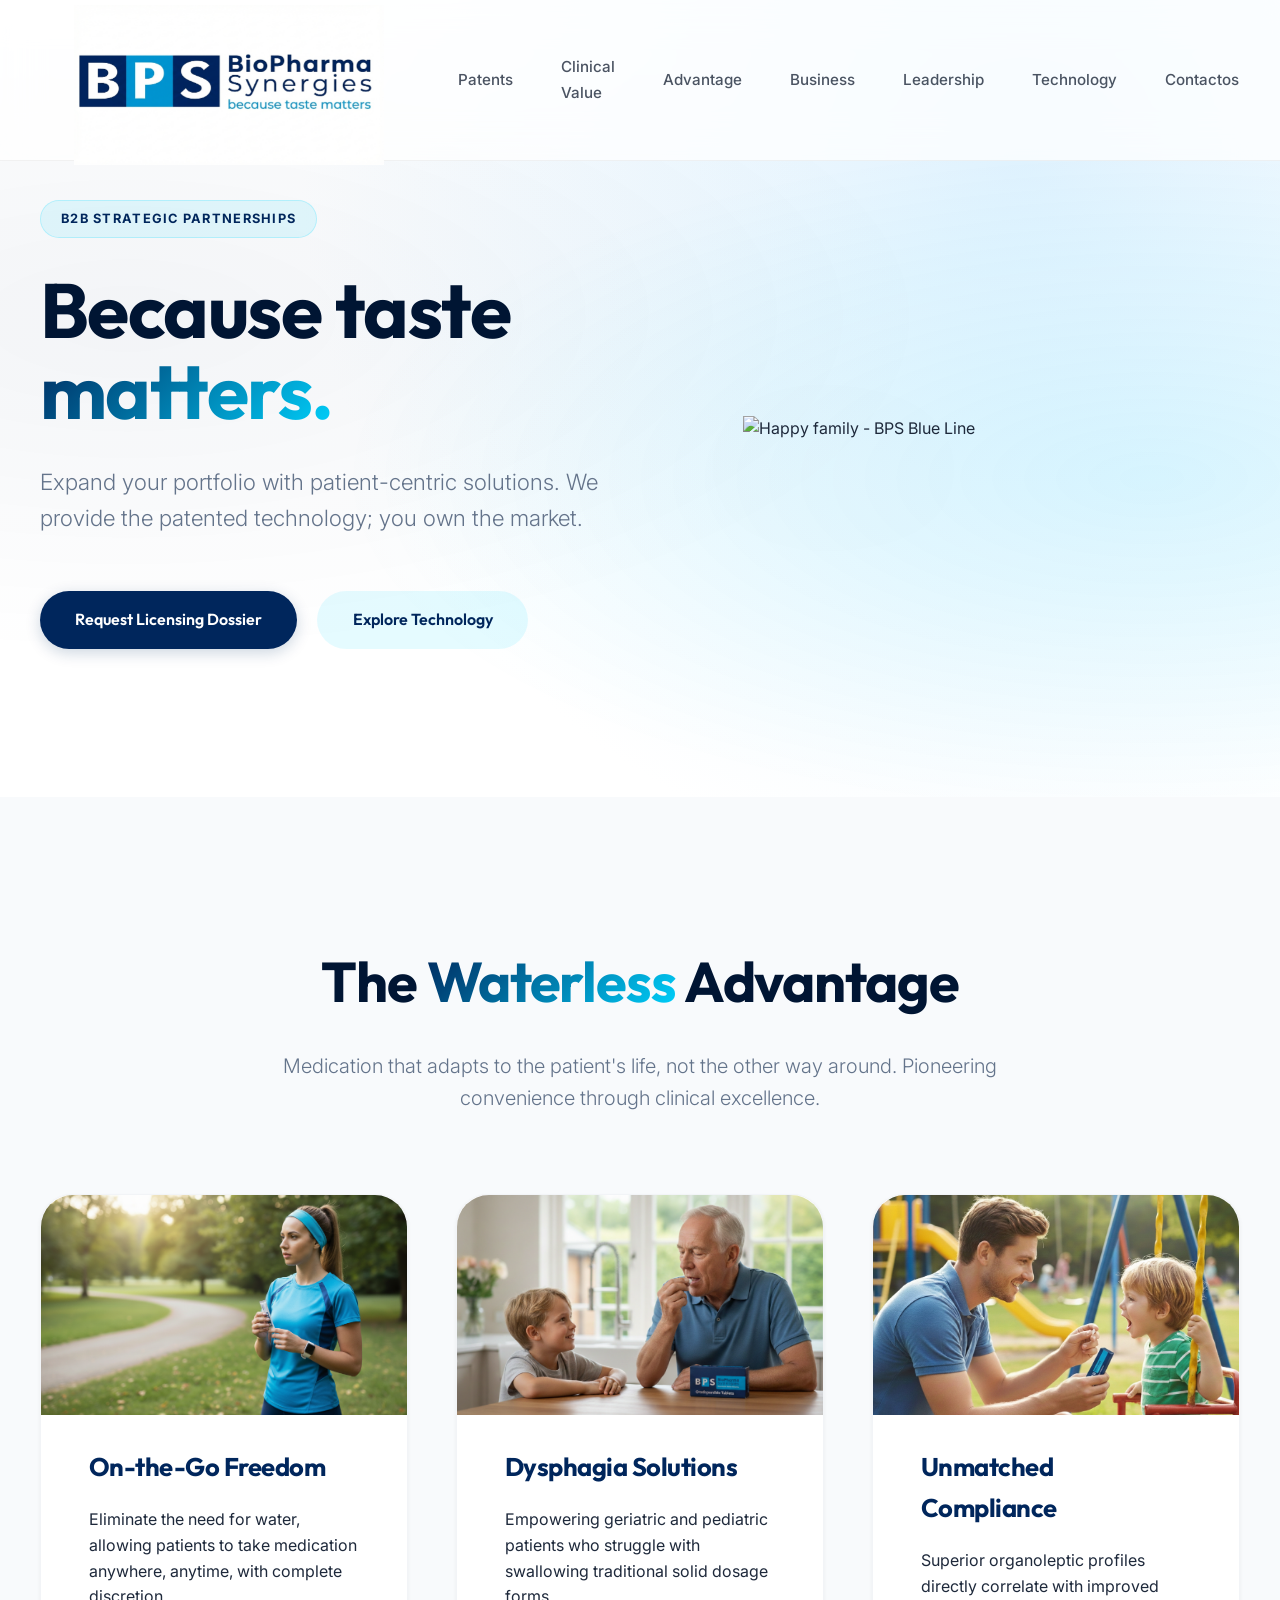
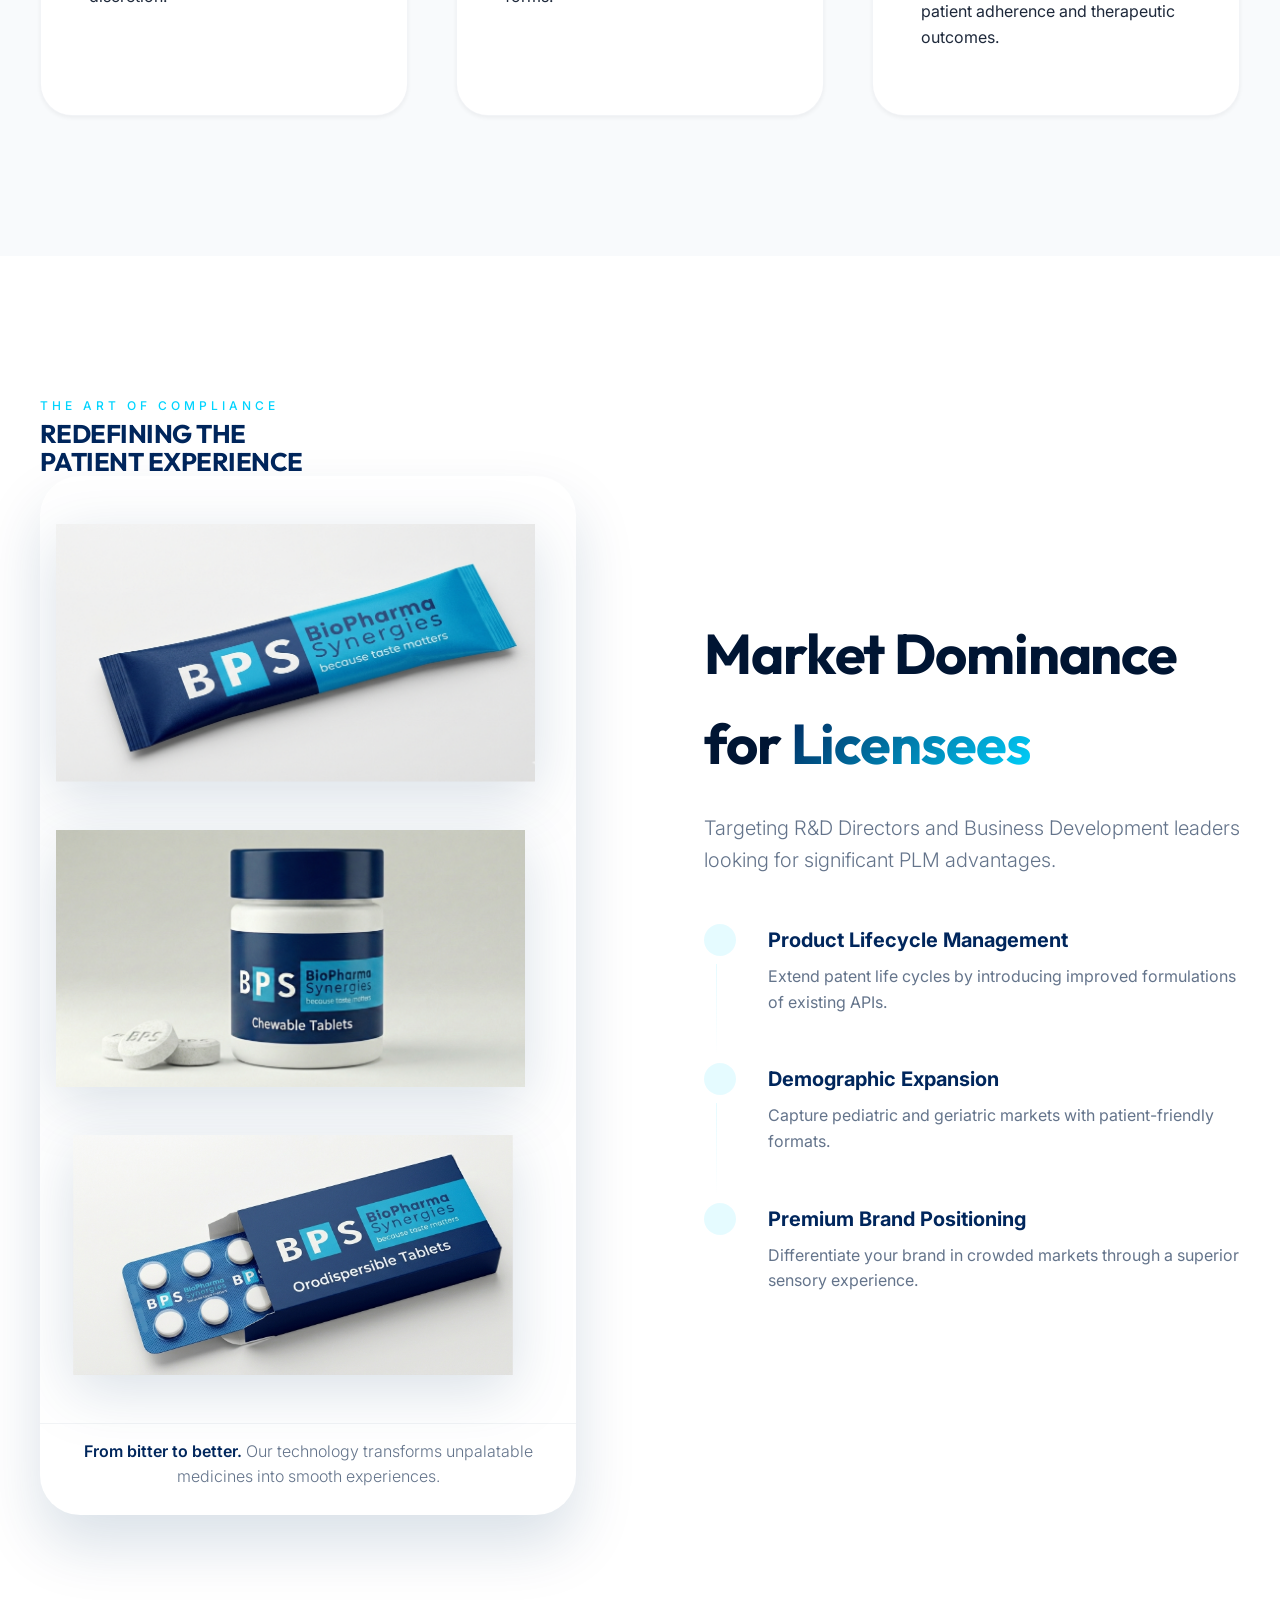
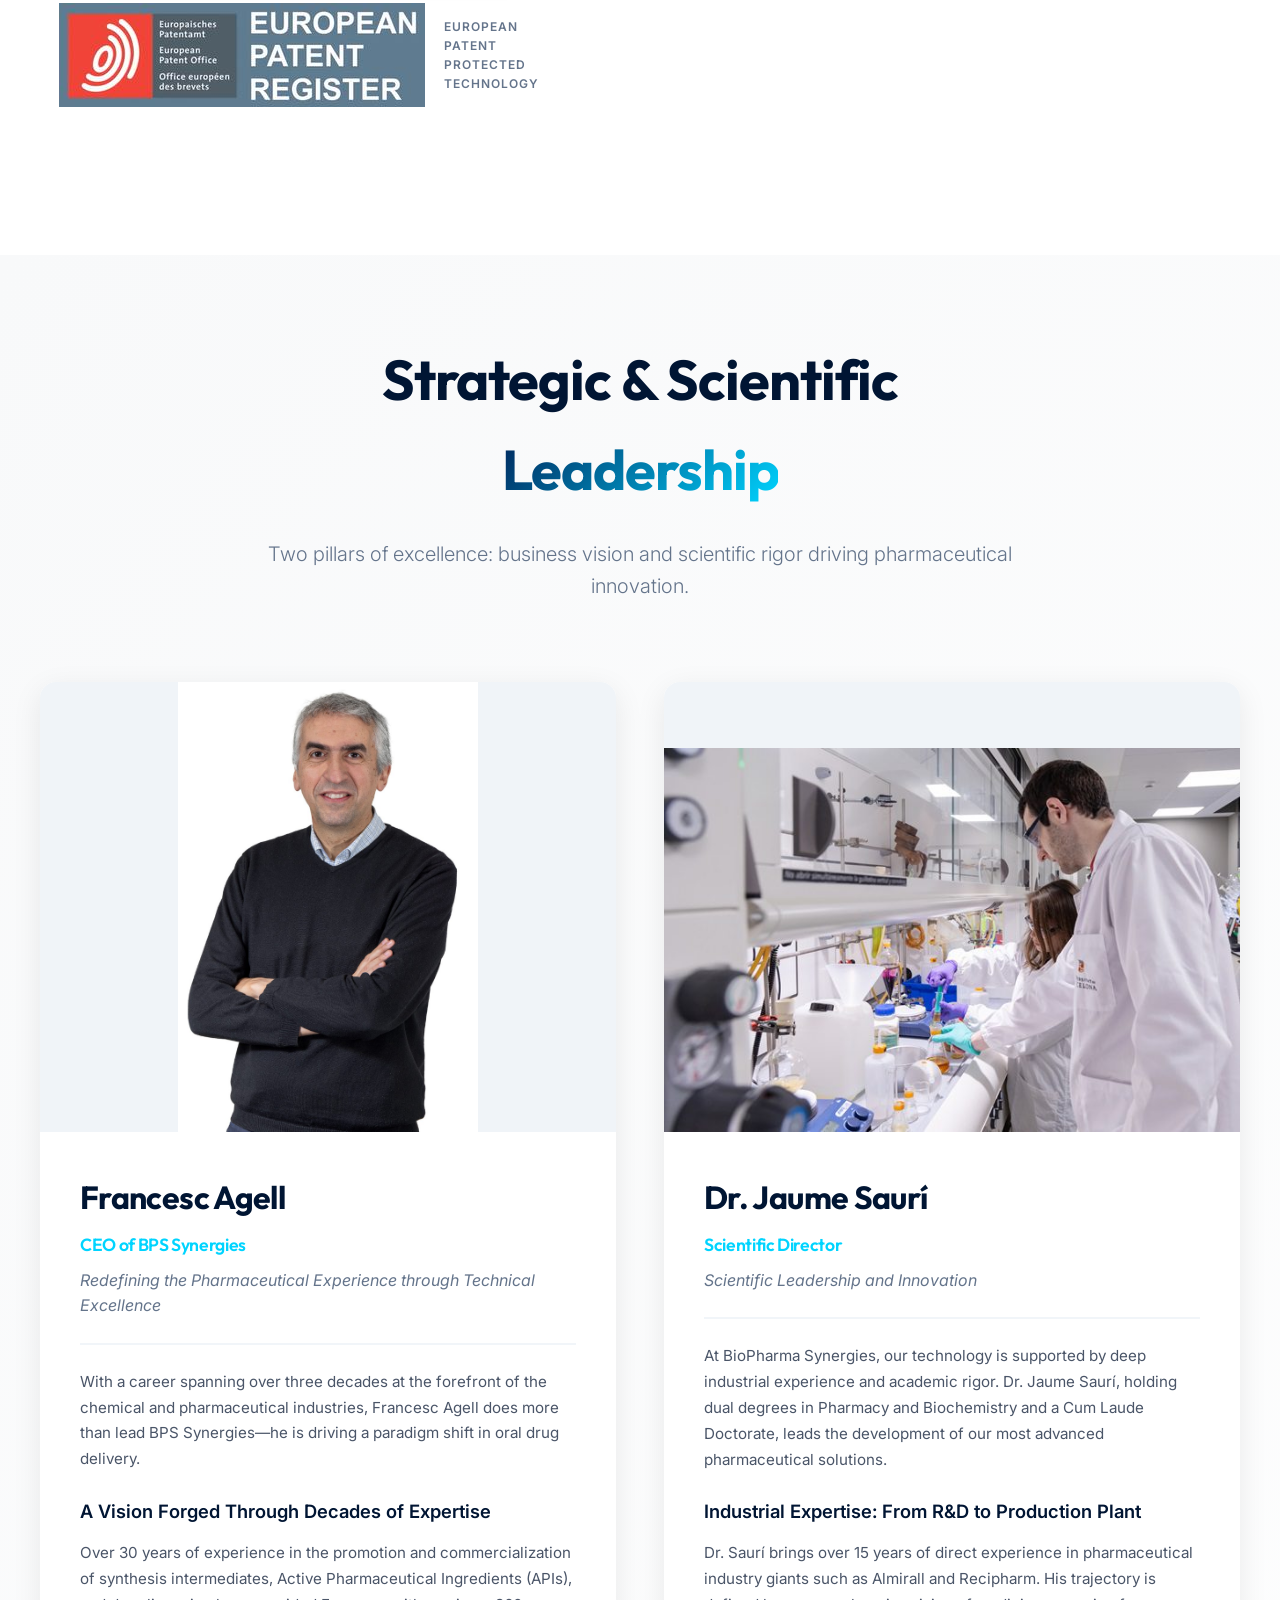
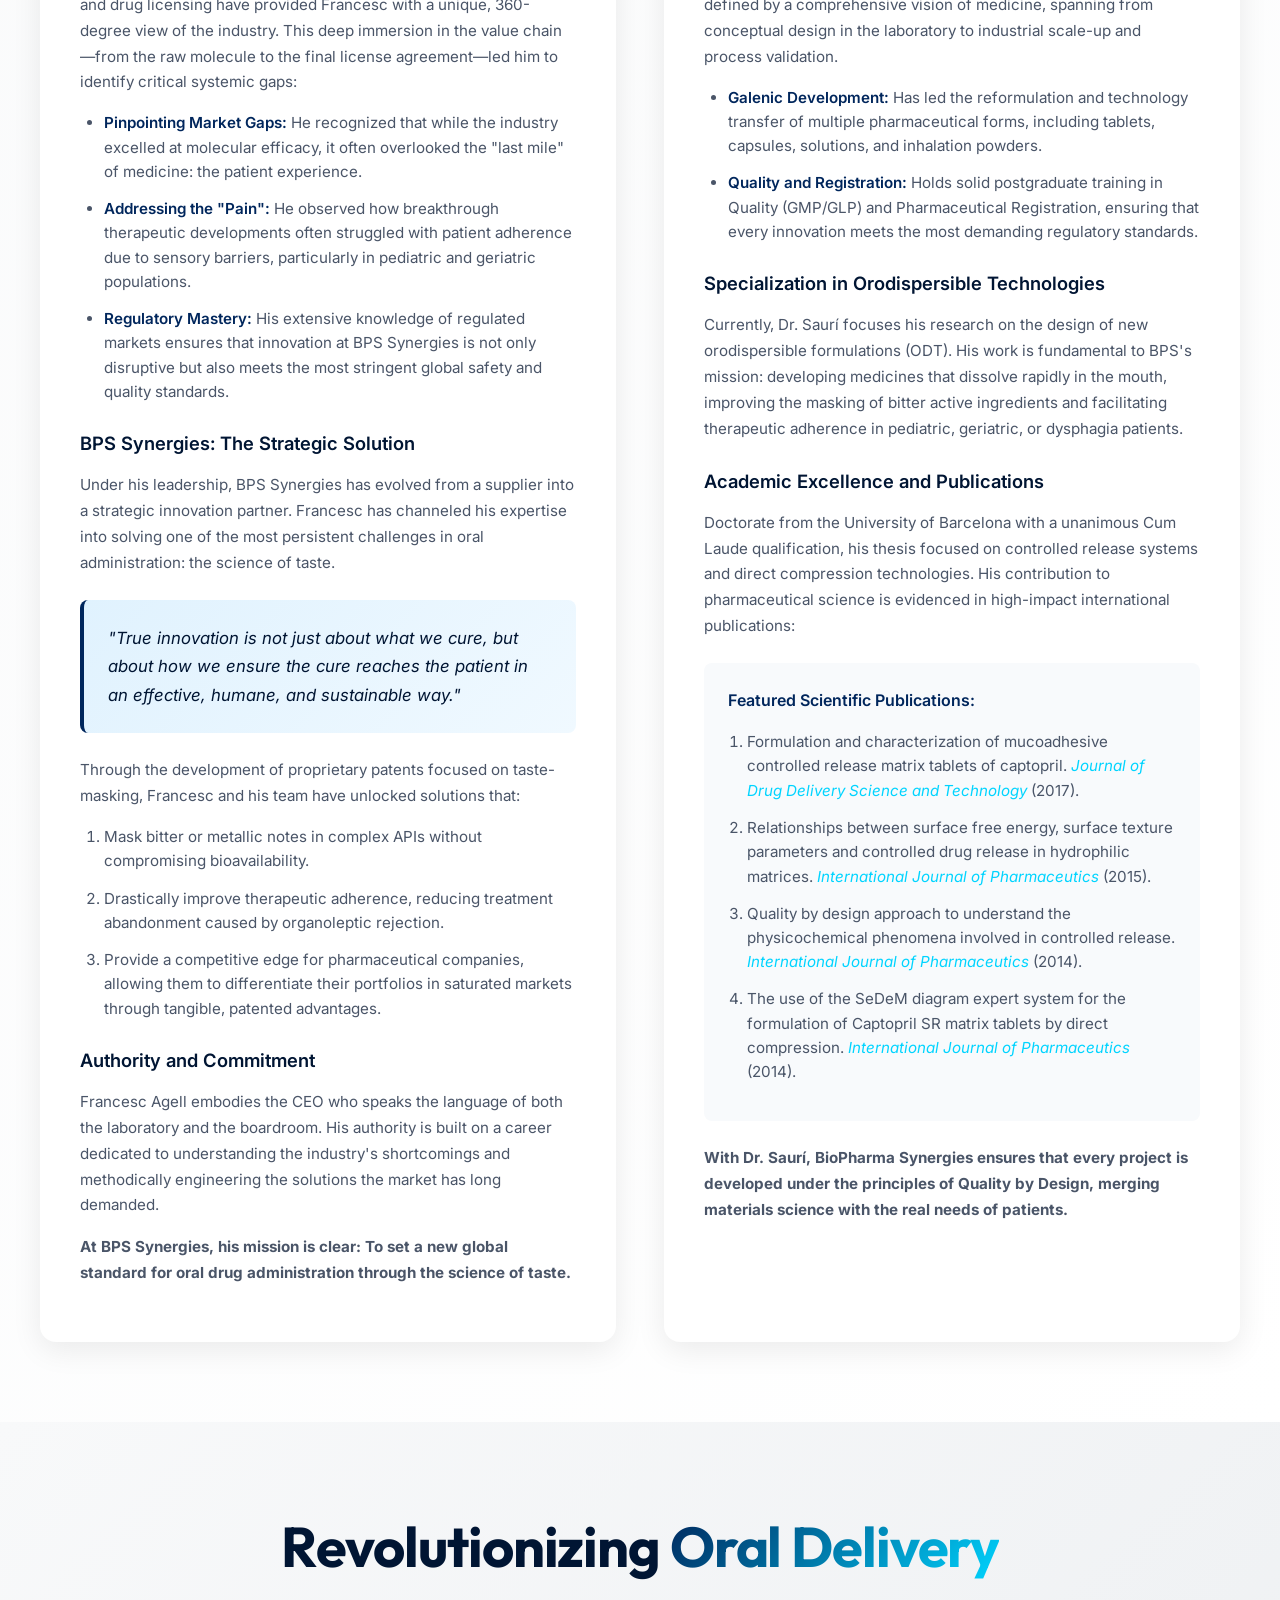
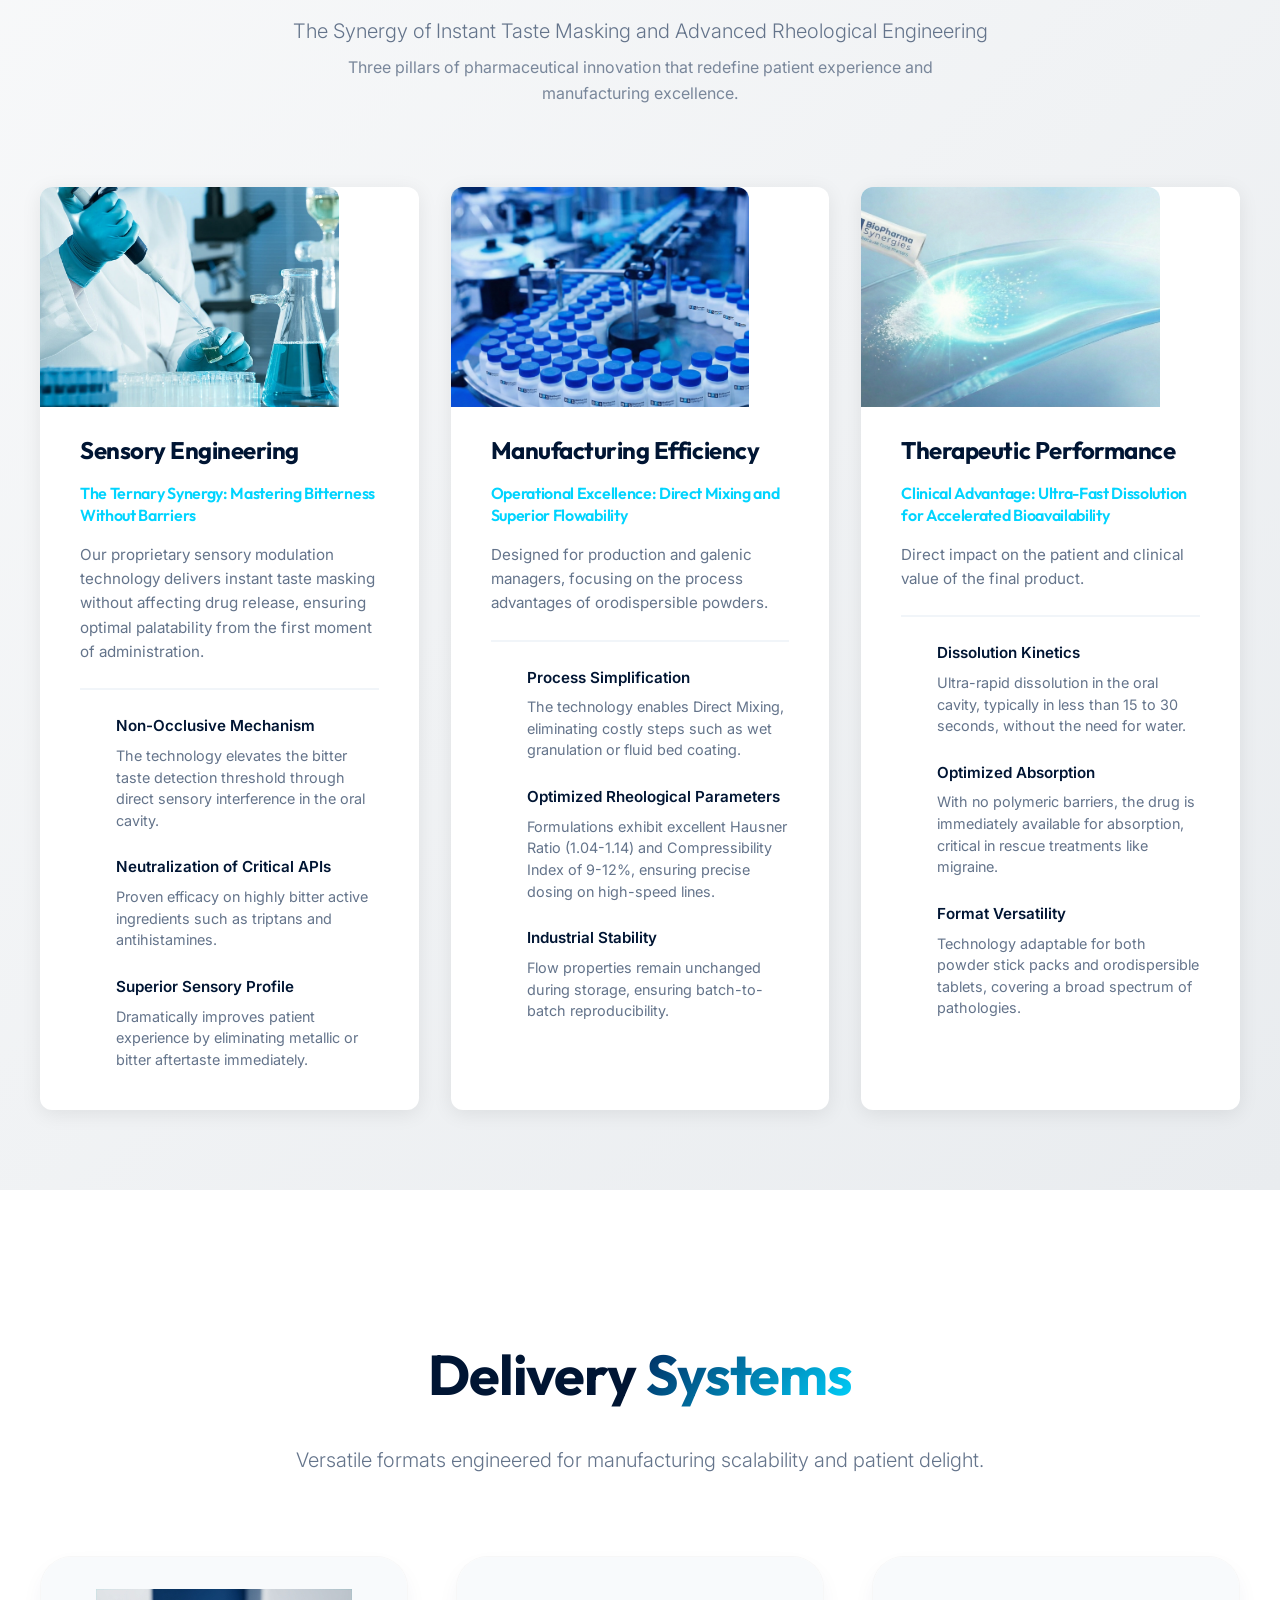
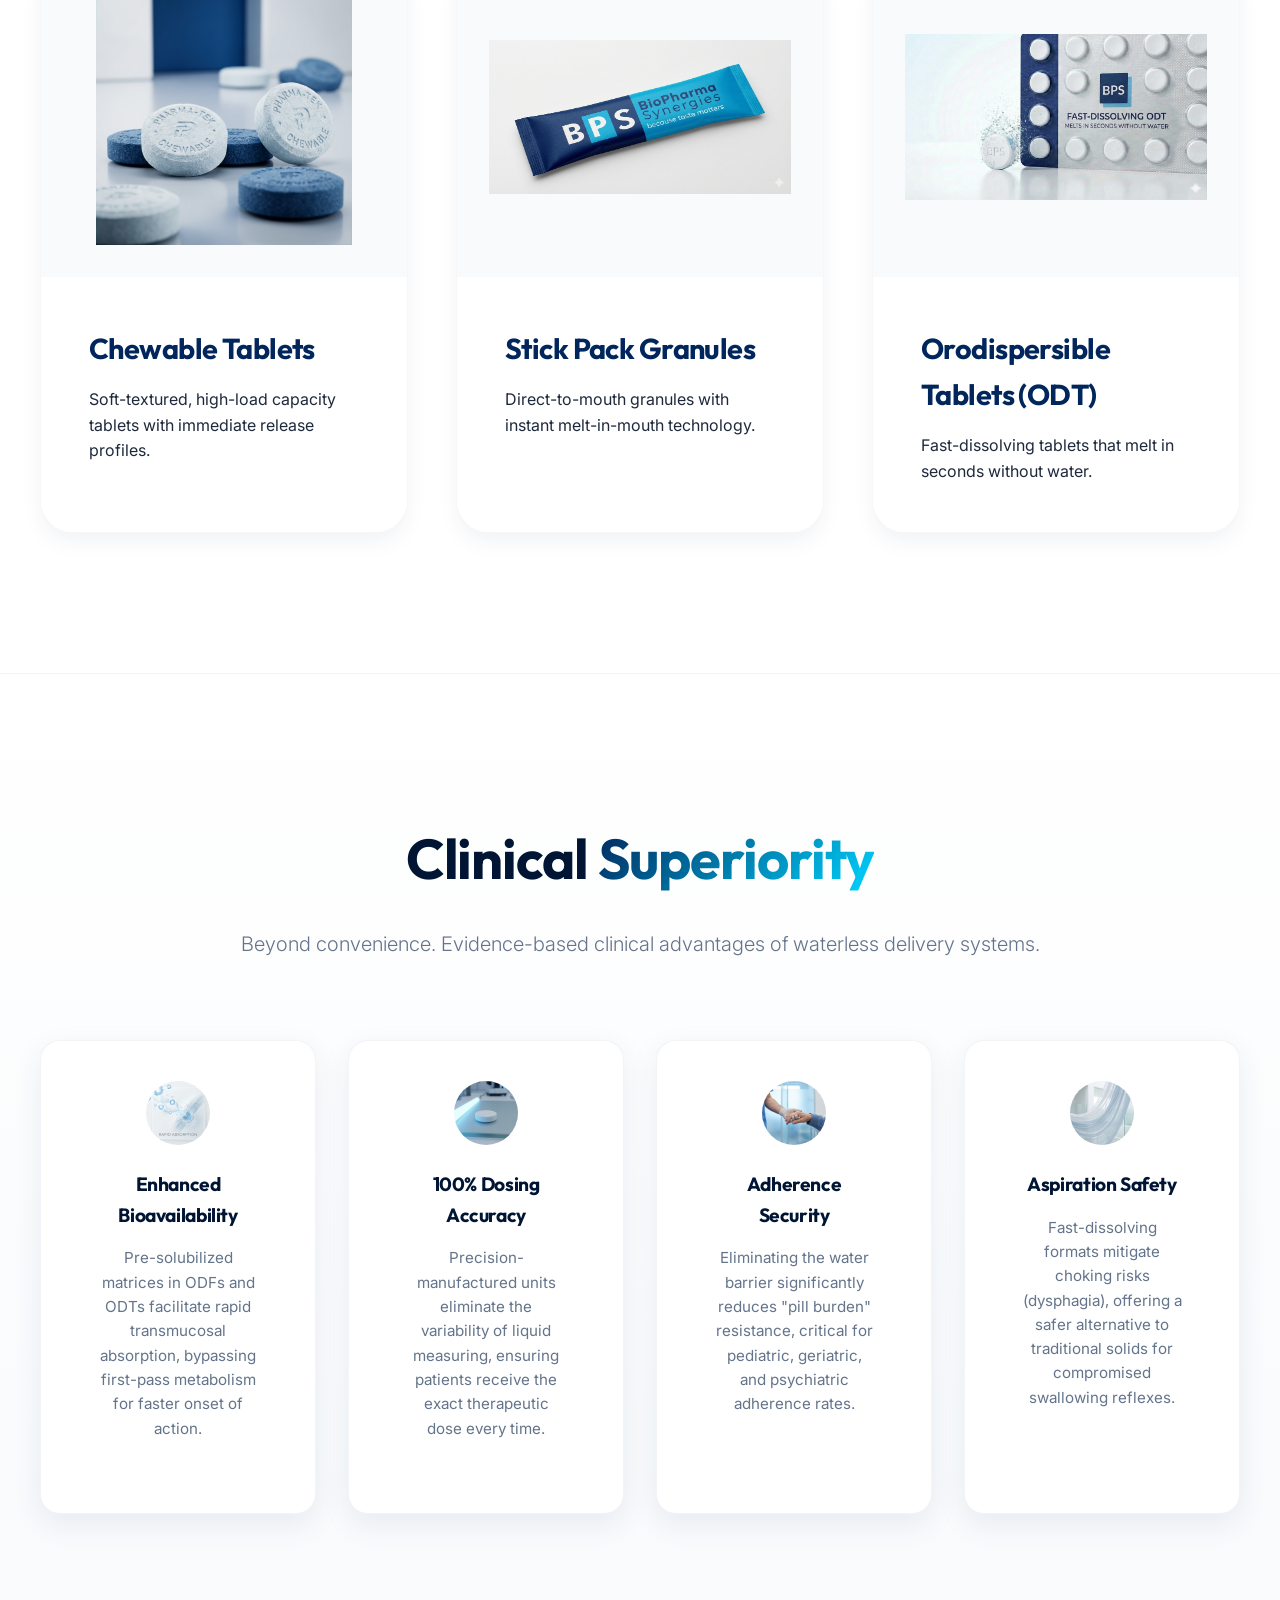
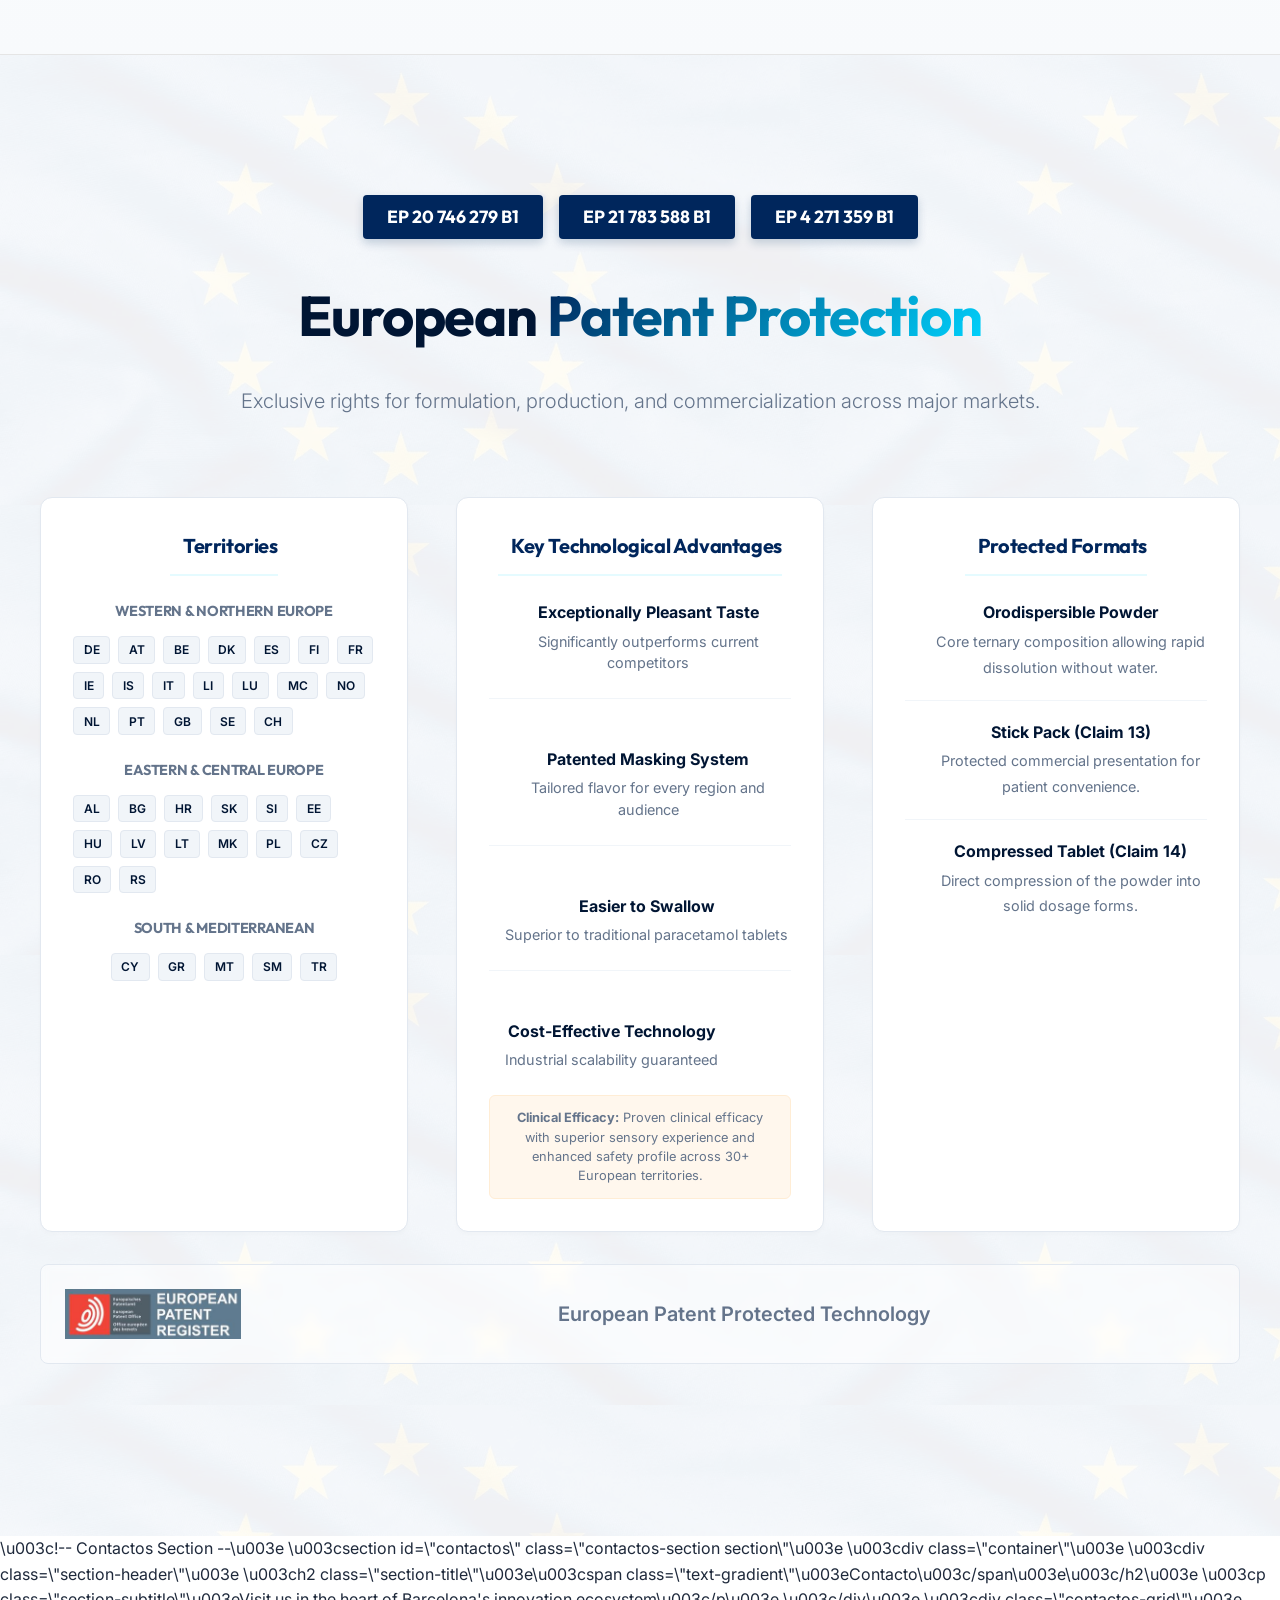
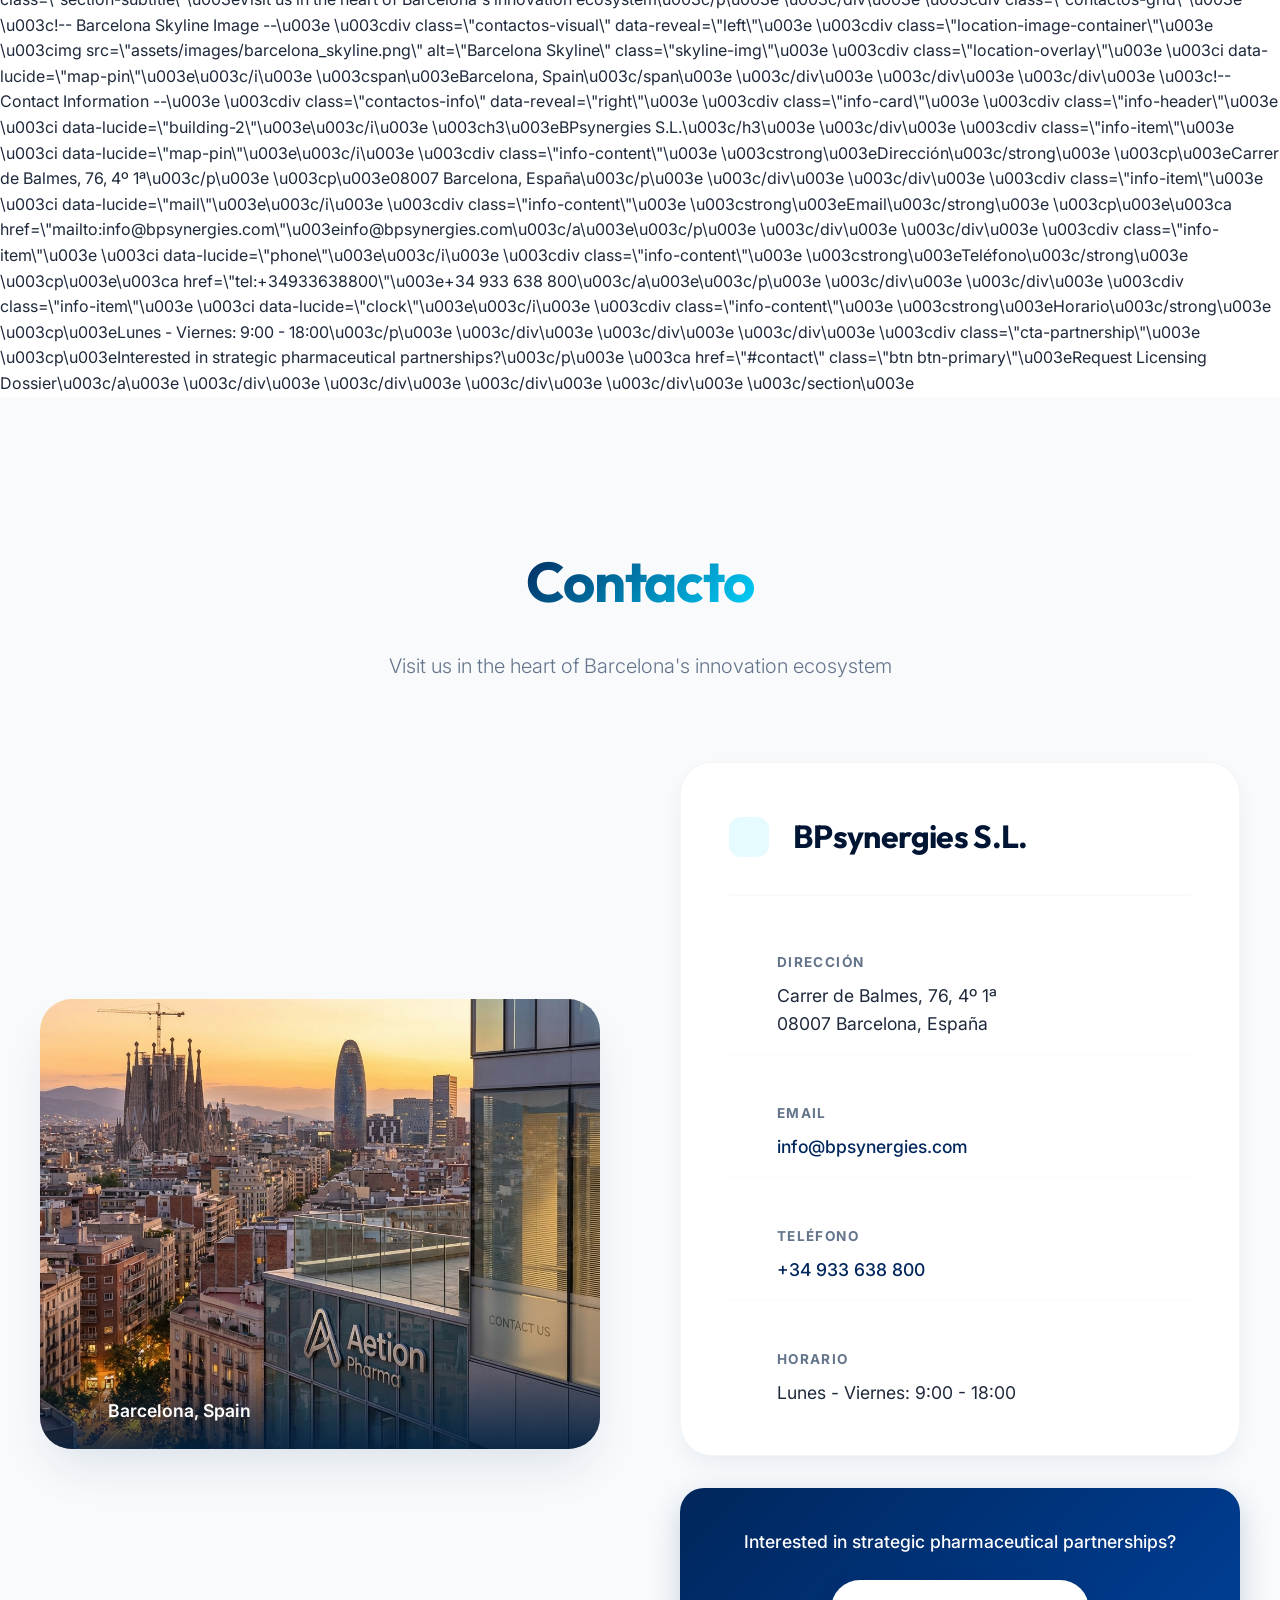
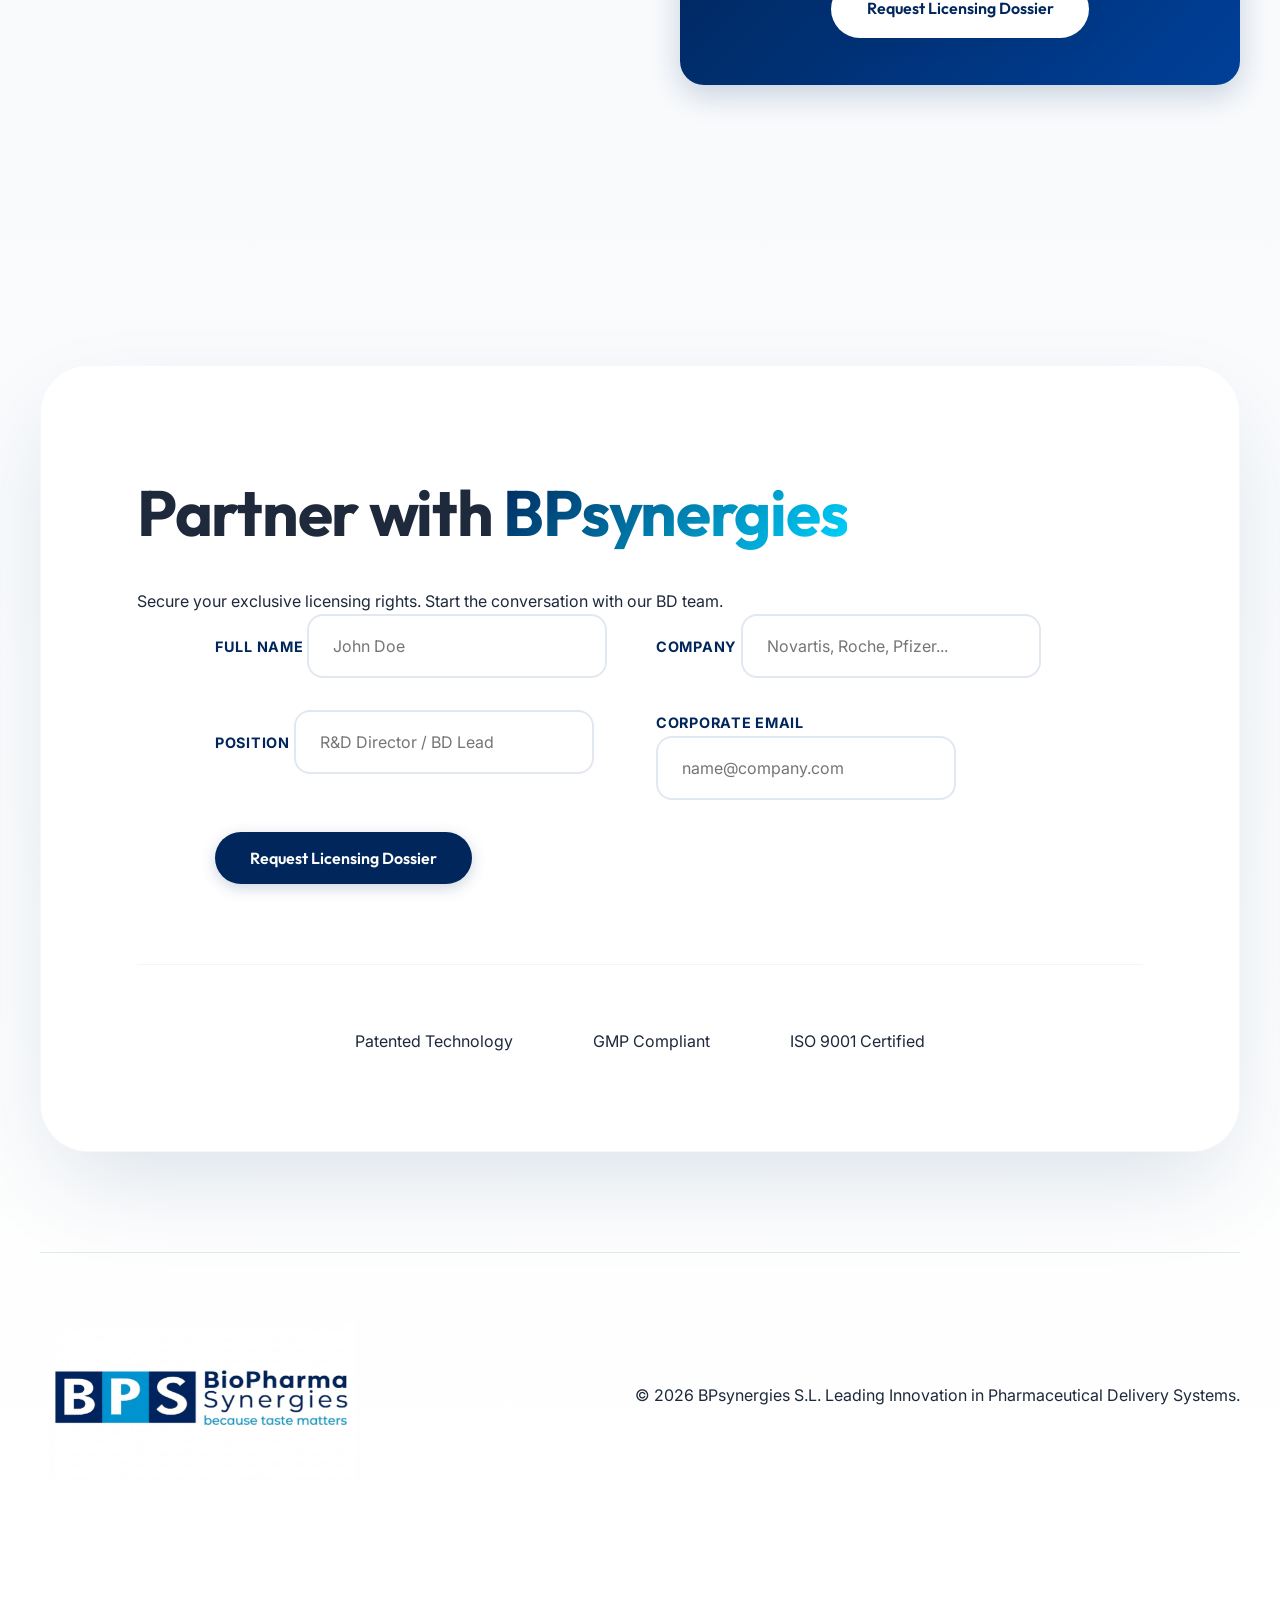
==== commit 1d65aa6a: "SEO: add sitemap.xml, robots.txt, canonical/robots meta, noindex backup page" ====
--- a/index_backup.html
+++ b/index_backup.html
@@ -1,967 +1,969 @@
-﻿<!DOCTYPE html>
-<html lang="en">
-
-<head>
-    <meta charset="UTF-8">
-    <meta name="viewport" content="width=device-width, initial-scale=1.0">
-    <title>BPsynergies | Prestigious Pharma Taste Masking Solutions</title>
-    <meta name="description"
-        content="BPsynergies provides elite taste-masking technologies and waterless formulations for pharmaceutical licensing. Expand your portfolio with patient-centric solutions.">
-    <link rel="stylesheet" href="styles.css?v=20260203_1443">
-    <!-- Google Fonts: Outfit for headings, Inter for body -->
-    <link rel="preconnect" href="https://fonts.googleapis.com">
-    <link rel="preconnect" href="https://fonts.gstatic.com" crossorigin>
-    <link
-        href="https://fonts.googleapis.com/css2?family=Inter:ital,wght@0,300;0,400;0,500;0,600;1,400&family=Outfit:wght@300;400;500;600;700;800&display=swap"
-        rel="stylesheet">
-    <!-- Lucide Icons -->
-    <script src="https://unpkg.com/lucide@latest"></script>
-    <!-- Scroll Reveal -->
-    <script src="https://unpkg.com/scrollreveal"></script>
-</head>
-
-<body>
-    <header class="header">
-        <nav class="nav container">
-            <a href="#" class="logo">
-                <img src="assets/images/bps_new_logo.png" alt="BioPharma Synergies" class="logo-isotype">
-            </a>
-            <ul class="nav-links">
-                <li><a href="#patents">Patents</a></li>
-                <li><a href="#clinical">Clinical Value</a></li>
-                <li><a href="#advantage">Advantage</a></li>
-                <li><a href="#business">Business</a></li>
-                <li><a href="#leadership">Leadership</a></li>
-                <li><a href="#technology">Technology</a></li>
-                <li><a href="#contactos">Contactos</a></li>
-                <li><a href="#contact" class="btn btn-outline">Request Dossier</a></li>
-            </ul>
-        </nav>
-    </header>
-
-    <main>
-        <!-- Hero Section -->
-        <section class="hero">
-            <div class="container hero-grid">
-                <div class="hero-content">
-                    <span class="badge" data-reveal="left">B2B STRATEGIC PARTNERSHIPS</span>
-                    <h1 class="hero-title" data-reveal="left">Because taste <br><span
-                            class="text-gradient">matters.</span></h1>
-                    <p class="hero-subtitle" data-reveal="left">Expand your portfolio with patient-centric solutions. We
-                        provide the patented technology; you own the market.</p>
-                    <div class="hero-btns" data-reveal="left" data-reveal-delay="200">
-                        <a href="#contact" class="btn btn-primary">Request Licensing Dossier</a>
-                        <a href="#technology" class="btn btn-secondary">Explore Technology</a>
-                    </div>
-                </div>
-                <div class="hero-visual" data-reveal="right">
-                    <div class="floating-image-container">
-                        <img src="../Ilustracions Presentacions/hero_family_blue.jpg" alt="Happy family - BPS Blue Line"
-                            class="floating-img">
-                        <div class="glass-card card-1" data-reveal="right" data-reveal-delay="400">
-                            <i data-lucide="check-circle"></i>
-                            <span>99% Taste Masking</span>
-                        </div>
-                        <div class="glass-card card-2" data-reveal="right" data-reveal-delay="600">
-                            <i data-lucide="zap"></i>
-                            <span>Rapid Waterless Dissolve</span>
-                        </div>
-                        <div class="glass-card card-3" data-reveal="right" data-reveal-delay="800">
-                            <i data-lucide="heart"></i>
-                            <span>Palatability for all</span>
-                        </div>
-                    </div>
-                </div>
-            </div>
-        </section>
-
-        <!-- The Waterless Advantage -->
-        <section id="advantage" class="advantage section">
-            <div class="container">
-                <div class="section-header">
-                    <h2 class="section-title">The <span class="text-gradient">Waterless</span> Advantage</h2>
-                    <p class="section-subtitle">Medication that adapts to the patient's life, not the other way around.
-                        Pioneering convenience through clinical excellence.</p>
-                </div>
-
-                <div class="feature-grid">
-                    <div class="feature-card" data-reveal="bottom">
-                        <div class="feature-image">
-                            <img src="assets/images/onthego_runner.png" alt="On-the-Go Freedom">
-                        </div>
-                        <h3>On-the-Go Freedom</h3>
-                        <p>Eliminate the need for water, allowing patients to take medication anywhere, anytime, with
-                            complete discretion.</p>
-                    </div>
-                    <div class="feature-card" data-reveal="bottom" data-reveal-delay="100">
-                        <div class="feature-image">
-                            <img src="assets/images/dysphagia_solutions.png" alt="Dysphagia Solutions">
-                        </div>
-                        <h3>Dysphagia Solutions</h3>
-                        <p>Empowering geriatric and pediatric patients who struggle with swallowing traditional solid
-                            dosage forms.</p>
-                    </div>
-                    <div class="feature-card" data-reveal="bottom" data-reveal-delay="200">
-                        <div class="feature-image">
-                            <img src="assets/images/compliance_swing.jpg" alt="Unmatched Compliance">
-                        </div>
-                        <h3>Unmatched Compliance</h3>
-                        <p>Superior organoleptic profiles directly correlate with improved patient adherence and
-                            therapeutic outcomes.</p>
-                    </div>
-                </div>
-            </div>
-        </section>
-
-        <!-- Business Value -->
-        <section id="business" class="business-value section">
-            <div class="container grid-2">
-                <div class="value-visual" data-reveal="left">
-                    <!-- Animated 3D Product Composition -->
-                    <div class="composition-external-header">
-                        <p class="composition-tagline">The Art of Compliance</p>
-                        <h3 class="composition-title">REDEFINING THE<br>PATIENT EXPERIENCE</h3>
-                    </div>
-                    <div class="animated-composition">
-                        <div class="product-stage">
-                            <div class="product product-stick">
-                                <img src="assets/images/BPS Stick Blue.png?v=99" alt="BPS Stick Blue">
-                            </div>
-                            <div class="product product-jar">
-                                <img src="assets/images/bps_jar_chewable.png" alt="BPS Chewable Tablets Jar">
-                            </div>
-                            <div class="product product-box">
-                                <img src="assets/images/Orodispersible blue.png" alt="Orodispersible Blue Box">
-                            </div>
-                        </div>
-                        <div class="composition-footer">
-                            <p class="composition-description"><strong>From bitter to better.</strong> Our technology
-                                transforms
-                                unpalatable medicines into smooth experiences.</p>
-                        </div>
-                    </div>
-                    <!-- Trust Badge - Below Composition -->
-                    <div class="trust-badge-footer">
-                        <img src="assets/images/EPO-Pat-Reg.jpeg" alt="European Patent Office" class="epo-badge">
-                        <span class="trust-text">European Patent Protected Technology</span>
-                    </div>
-                </div>
-                <div class="value-content">
-                    <h2 class="section-title" data-reveal="right">Market Dominance for <span
-                            class="text-gradient">Licensees</span></h2>
-                    <p class="section-subtitle" data-reveal="right">Targeting R&D Directors and Business Development
-                        leaders looking for significant PLM advantages.</p>
-
-                    <ul class="value-list">
-                        <li data-reveal="right" data-reveal-delay="100">
-                            <i data-lucide="trending-up"></i>
-                            <div>
-                                <strong>Product Lifecycle Management</strong>
-                                <p>Extend patent life cycles by introducing improved formulations of existing APIs.</p>
-                            </div>
-                        </li>
-                        <li data-reveal="right" data-reveal-delay="200">
-                            <i data-lucide="users"></i>
-                            <div>
-                                <strong>Demographic Expansion</strong>
-                                <p>Capture pediatric and geriatric markets with patient-friendly formats.</p>
-                            </div>
-                        </li>
-                        <li data-reveal="right" data-reveal-delay="300">
-                            <i data-lucide="award"></i>
-                            <div>
-                                <strong>Premium Brand Positioning</strong>
-                                <p>Differentiate your brand in crowded markets through a superior sensory experience.
-                                </p>
-                            </div>
-                        </li>
-                    </ul>
-                </div>
-            </div>
-        </section>
-
-        <!-- Strategic and Scientific Leadership Section -->
-        <section id="leadership" class="leadership-section section">
-            <div class="container">
-                <div class="section-header">
-                    <h2 class="section-title">Strategic & Scientific <span class="text-gradient">Leadership</span></h2>
-                    <p class="section-subtitle">Two pillars of excellence: business vision and scientific rigor driving
-                        pharmaceutical innovation.</p>
-                </div>
-
-                <div class="leadership-grid">
-                    <!-- CEO - Francesc Agell -->
-                    <div class="leader-card" data-reveal="left">
-                        <div class="leader-photo">
-                            <img src="assets/images/francesc_agell.png" alt="Francesc Agell">
-                            <div class="photo-overlay"></div>
-                        </div>
-                        <div class="leader-content">
-                            <h3>Francesc Agell</h3>
-                            <h4 class="leader-title">CEO of BPS Synergies</h4>
-                            <p class="leader-tagline">Redefining the Pharmaceutical Experience through Technical
-                                Excellence</p>
-
-                            <div class="leader-bio">
-                                <p>With a career spanning over three decades at the forefront of the chemical and
-                                    pharmaceutical industries, Francesc Agell does more than lead BPS Synergies—he is
-                                    driving a paradigm shift in oral drug delivery.</p>
-
-                                <h5>A Vision Forged Through Decades of Expertise</h5>
-                                <p>Over 30 years of experience in the promotion and commercialization of synthesis
-                                    intermediates, Active Pharmaceutical Ingredients (APIs), and drug licensing have
-                                    provided Francesc with a unique, 360-degree view of the industry. This deep
-                                    immersion in the value chain—from the raw molecule to the final license
-                                    agreement—led him to identify critical systemic gaps:</p>
-
-                                <ul class="leader-highlights">
-                                    <li><strong>Pinpointing Market Gaps:</strong> He recognized that while the industry
-                                        excelled at molecular efficacy, it often overlooked the "last mile" of medicine:
-                                        the patient experience.</li>
-                                    <li><strong>Addressing the "Pain":</strong> He observed how breakthrough therapeutic
-                                        developments often struggled with patient adherence due to sensory barriers,
-                                        particularly in pediatric and geriatric populations.</li>
-                                    <li><strong>Regulatory Mastery:</strong> His extensive knowledge of regulated
-                                        markets ensures that innovation at BPS Synergies is not only disruptive but also
-                                        meets the most stringent global safety and quality standards.</li>
-                                </ul>
-
-                                <h5>BPS Synergies: The Strategic Solution</h5>
-                                <p>Under his leadership, BPS Synergies has evolved from a supplier into a strategic
-                                    innovation partner. Francesc has channeled his expertise into solving one of the
-                                    most persistent challenges in oral administration: the science of taste.</p>
-
-                                <blockquote class="leader-quote">
-                                    "True innovation is not just about what we cure, but about how we ensure the cure
-                                    reaches the patient in an effective, humane, and sustainable way."
-                                </blockquote>
-
-                                <p>Through the development of proprietary patents focused on taste-masking, Francesc and
-                                    his team have unlocked solutions that:</p>
-                                <ol class="leader-achievements">
-                                    <li>Mask bitter or metallic notes in complex APIs without compromising
-                                        bioavailability.</li>
-                                    <li>Drastically improve therapeutic adherence, reducing treatment abandonment caused
-                                        by organoleptic rejection.</li>
-                                    <li>Provide a competitive edge for pharmaceutical companies, allowing them to
-                                        differentiate their portfolios in saturated markets through tangible, patented
-                                        advantages.</li>
-                                </ol>
-
-                                <h5>Authority and Commitment</h5>
-                                <p>Francesc Agell embodies the CEO who speaks the language of both the laboratory and
-                                    the boardroom. His authority is built on a career dedicated to understanding the
-                                    industry's shortcomings and methodically engineering the solutions the market has
-                                    long demanded.</p>
-                                <p><strong>At BPS Synergies, his mission is clear: To set a new global standard for oral
-                                        drug administration through the science of taste.</strong></p>
-                            </div>
-                        </div>
-                    </div>
-
-                    <!-- Scientific Director - Dr. Jaume Saurí -->
-                    <div class="leader-card" data-reveal="right">
-                        <div class="leader-photo">
-                            <img src="assets/images/jaume_sauri.png" alt="Dr. Jaume Saurí">
-                            <div class="photo-overlay"></div>
-                        </div>
-                        <div class="leader-content">
-                            <h3>Dr. Jaume Saurí</h3>
-                            <h4 class="leader-title">Scientific Director</h4>
-                            <p class="leader-tagline">Scientific Leadership and Innovation</p>
-
-                            <div class="leader-bio">
-                                <p>At BioPharma Synergies, our technology is supported by deep industrial experience and
-                                    academic rigor. Dr. Jaume Saurí, holding dual degrees in Pharmacy and Biochemistry
-                                    and a Cum Laude Doctorate, leads the development of our most advanced pharmaceutical
-                                    solutions.</p>
-
-                                <h5>Industrial Expertise: From R&D to Production Plant</h5>
-                                <p>Dr. Saurí brings over 15 years of direct experience in pharmaceutical industry giants
-                                    such as Almirall and Recipharm. His trajectory is defined by a comprehensive vision
-                                    of medicine, spanning from conceptual design in the laboratory to industrial
-                                    scale-up and process validation.</p>
-
-                                <ul class="leader-highlights">
-                                    <li><strong>Galenic Development:</strong> Has led the reformulation and technology
-                                        transfer of multiple pharmaceutical forms, including tablets, capsules,
-                                        solutions, and inhalation powders.</li>
-                                    <li><strong>Quality and Registration:</strong> Holds solid postgraduate training in
-                                        Quality (GMP/GLP) and Pharmaceutical Registration, ensuring that every
-                                        innovation meets the most demanding regulatory standards.</li>
-                                </ul>
-
-                                <h5>Specialization in Orodispersible Technologies</h5>
-                                <p>Currently, Dr. Saurí focuses his research on the design of new orodispersible
-                                    formulations (ODT). His work is fundamental to BPS's mission: developing medicines
-                                    that dissolve rapidly in the mouth, improving the masking of bitter active
-                                    ingredients and facilitating therapeutic adherence in pediatric, geriatric, or
-                                    dysphagia patients.</p>
-
-                                <h5>Academic Excellence and Publications</h5>
-                                <p>Doctorate from the University of Barcelona with a unanimous Cum Laude qualification,
-                                    his thesis focused on controlled release systems and direct compression
-                                    technologies. His contribution to pharmaceutical science is evidenced in high-impact
-                                    international publications:</p>
-
-                                <div class="publications">
-                                    <h6>Featured Scientific Publications:</h6>
-                                    <ol>
-                                        <li>Formulation and characterization of mucoadhesive controlled release matrix
-                                            tablets of captopril. <em>Journal of Drug Delivery Science and
-                                                Technology</em> (2017).</li>
-                                        <li>Relationships between surface free energy, surface texture parameters and
-                                            controlled drug release in hydrophilic matrices. <em>International Journal
-                                                of Pharmaceutics</em> (2015).</li>
-                                        <li>Quality by design approach to understand the physicochemical phenomena
-                                            involved in controlled release. <em>International Journal of
-                                                Pharmaceutics</em> (2014).</li>
-                                        <li>The use of the SeDeM diagram expert system for the formulation of Captopril
-                                            SR matrix tablets by direct compression. <em>International Journal of
-                                                Pharmaceutics</em> (2014).</li>
-                                    </ol>
-                                </div>
-
-                                <p><strong>With Dr. Saurí, BioPharma Synergies ensures that every project is developed
-                                        under the principles of Quality by Design, merging materials science with the
-                                        real needs of patients.</strong></p>
-                            </div>
-                        </div>
-                    </div>
-                </div>
-            </div>
-        </section>
-
-        <!-- Taste Masking Mastery: Technology Section -->
-        <section id="technology" class="masking-mastery section">
-            <div class="container">
-                <div class="section-header">
-                    <h2 class="section-title">Revolutionizing <span class="text-gradient">Oral Delivery</span></h2>
-                    <p class="section-subtitle">The Synergy of Instant Taste Masking and Advanced Rheological
-                        Engineering</p>
-                    <p class="section-description">Three pillars of pharmaceutical innovation that redefine patient
-                        experience and manufacturing excellence.</p>
-                </div>
-
-                <div class="mastery-grid">
-                    <!-- Area 1: Sensory Engineering -->
-                    <div class="mastery-card" data-reveal="bottom">
-                        <div class="mastery-image">
-                            <img src="assets/images/sensory_engineering.jpg" alt="Sensory Engineering Laboratory">
-                        </div>
-                        <h3>Sensory Engineering</h3>
-                        <h4 class="mastery-subtitle">The Ternary Synergy: Mastering Bitterness Without Barriers</h4>
-                        <p class="mastery-intro">Our proprietary sensory modulation technology delivers instant taste
-                            masking without affecting drug release, ensuring optimal palatability from the first moment
-                            of administration.</p>
-
-                        <ul class="mastery-list">
-                            <li>
-                                <i data-lucide="target" class="list-icon"></i>
-                                <div>
-                                    <strong>Non-Occlusive Mechanism</strong>
-                                    <span>The technology elevates the bitter taste detection threshold through direct
-                                        sensory interference in the oral cavity.</span>
-                                </div>
-                            </li>
-                            <li>
-                                <i data-lucide="shield-check" class="list-icon"></i>
-                                <div>
-                                    <strong>Neutralization of Critical APIs</strong>
-                                    <span>Proven efficacy on highly bitter active ingredients such as triptans and
-                                        antihistamines.</span>
-                                </div>
-                            </li>
-                            <li>
-                                <i data-lucide="star" class="list-icon"></i>
-                                <div>
-                                    <strong>Superior Sensory Profile</strong>
-                                    <span>Dramatically improves patient experience by eliminating metallic or bitter
-                                        aftertaste immediately.</span>
-                                </div>
-                            </li>
-                        </ul>
-                    </div>
-
-                    <!-- Area 2: Manufacturing Efficiency -->
-                    <div class="mastery-card" data-reveal="bottom" data-reveal-delay="100">
-                        <div class="mastery-image">
-                            <img src="assets/images/manufacturing_efficiency.png" alt="Manufacturing Efficiency">
-                        </div>
-                        <h3>Manufacturing Efficiency</h3>
-                        <h4 class="mastery-subtitle">Operational Excellence: Direct Mixing and Superior Flowability</h4>
-                        <p class="mastery-intro">Designed for production and galenic managers, focusing on the process
-                            advantages of orodispersible powders.</p>
-
-                        <ul class="mastery-list">
-                            <li>
-                                <i data-lucide="layers" class="list-icon"></i>
-                                <div>
-                                    <strong>Process Simplification</strong>
-                                    <span>The technology enables Direct Mixing, eliminating costly steps such as wet
-                                        granulation or fluid bed coating.</span>
-                                </div>
-                            </li>
-                            <li>
-                                <i data-lucide="gauge" class="list-icon"></i>
-                                <div>
-                                    <strong>Optimized Rheological Parameters</strong>
-                                    <span>Formulations exhibit excellent Hausner Ratio (1.04-1.14) and Compressibility
-                                        Index of 9-12%, ensuring precise dosing on high-speed lines.</span>
-                                </div>
-                            </li>
-                            <li>
-                                <i data-lucide="check-square" class="list-icon"></i>
-                                <div>
-                                    <strong>Industrial Stability</strong>
-                                    <span>Flow properties remain unchanged during storage, ensuring batch-to-batch
-                                        reproducibility.</span>
-                                </div>
-                            </li>
-                        </ul>
-                    </div>
-
-                    <!-- Area 3: Therapeutic Performance -->
-                    <div class="mastery-card" data-reveal="bottom" data-reveal-delay="200">
-                        <div class="mastery-image">
-                            <img src="assets/images/therapeutic_performance.png" alt="Therapeutic Performance">
-                        </div>
-                        <h3>Therapeutic Performance</h3>
-                        <h4 class="mastery-subtitle">Clinical Advantage: Ultra-Fast Dissolution for Accelerated
-                            Bioavailability</h4>
-                        <p class="mastery-intro">Direct impact on the patient and clinical value of the final product.
-                        </p>
-
-                        <ul class="mastery-list">
-                            <li>
-                                <i data-lucide="timer" class="list-icon"></i>
-                                <div>
-                                    <strong>Dissolution Kinetics</strong>
-                                    <span>Ultra-rapid dissolution in the oral cavity, typically in less than 15 to 30
-                                        seconds, without the need for water.</span>
-                                </div>
-                            </li>
-                            <li>
-                                <i data-lucide="trending-up" class="list-icon"></i>
-                                <div>
-                                    <strong>Optimized Absorption</strong>
-                                    <span>With no polymeric barriers, the drug is immediately available for absorption,
-                                        critical in rescue treatments like migraine.</span>
-                                </div>
-                            </li>
-                            <li>
-                                <i data-lucide="package" class="list-icon"></i>
-                                <div>
-                                    <strong>Format Versatility</strong>
-                                    <span>Technology adaptable for both powder stick packs and orodispersible tablets,
-                                        covering a broad spectrum of pathologies.</span>
-                                </div>
-                            </li>
-                        </ul>
-                    </div>
-                </div>
-            </div>
-        </section>
-
-        <!-- Product Showcase -->
-        <section id="products" class="products section">
-            <div class="container">
-                <div class="section-header">
-                    <h2 class="section-title">Delivery <span class="text-gradient">Systems</span></h2>
-                    <p class="section-subtitle">Versatile formats engineered for manufacturing scalability and patient
-                        delight.</p>
-                </div>
-
-                <div class="product-grid">
-                    <div class="product-card" data-reveal="bottom">
-                        <div class="product-img">
-                            <img src="assets/images/chewable.png" alt="Chewable Tablets">
-                        </div>
-                        <div class="product-info">
-                            <h3>Chewable Tablets</h3>
-                            <p>Soft-textured, high-load capacity tablets with immediate release profiles.</p>
-                        </div>
-                    </div>
-                    <div class="product-card" data-reveal="bottom" data-reveal-delay="100">
-                        <div class="product-img">
-                            <img src="assets/images/BPS_Stick_New_Delivery.png" alt="Stick Packs">
-                        </div>
-                        <div class="product-info">
-                            <h3>Stick Pack Granules</h3>
-                            <p>Direct-to-mouth granules with instant melt-in-mouth technology.</p>
-                        </div>
-                    </div>
-                    <div class="product-card" data-reveal="bottom" data-reveal-delay="200">
-                        <div class="product-img">
-                            <img src="assets/images/BPS_ODT_New.jpg" alt="Orodispersibles">
-                        </div>
-                        <div class="product-info">
-                            <h3>Orodispersible Tablets (ODT)</h3>
-                            <p>Fast-dissolving tablets that melt in seconds without water.</p>
-                        </div>
-                    </div>
-                </div>
-            </div>
-        </section>
-
-        </div>
-        </div>
-        </section>
-
-        <!-- Clinical Excellence / Expert Marketing Section -->
-        <section id="clinical" class="clinical-excellence section">
-            <div class="container">
-                <div class="section-header">
-                    <h2 class="section-title">Clinical <span class="text-gradient">Superiority</span></h2>
-                    <p class="section-subtitle">Beyond convenience. Evidence-based clinical advantages of waterless
-                        delivery systems.</p>
-                </div>
-
-                <div class="clinical-grid">
-                    <div class="clinical-card" data-reveal="bottom">
-                        <div class="card-icon"><img src="assets/images/clinical_bioavailability.png"
-                                alt="Enhanced Bioavailability"></div>
-                        <h4>Enhanced Bioavailability</h4>
-                        <p>Pre-solubilized matrices in ODFs and ODTs facilitate rapid transmucosal absorption, bypassing
-                            first-pass metabolism for faster onset of action.</p>
-                    </div>
-                    <div class="clinical-card" data-reveal="bottom" data-reveal-delay="100">
-                        <div class="card-icon"><img src="assets/images/clinical_accuracy.png"
-                                alt="100% Dosing Accuracy"></div>
-                        <h4>100% Dosing Accuracy</h4>
-                        <p>Precision-manufactured units eliminate the variability of liquid measuring, ensuring patients
-                            receive the exact therapeutic dose every time.</p>
-                    </div>
-                    <div class="clinical-card" data-reveal="bottom" data-reveal-delay="200">
-                        <div class="card-icon"><img src="assets/images/clinical_adherence.png" alt="Adherence Security">
-                        </div>
-                        <h4>Adherence Security</h4>
-                        <p>Eliminating the water barrier significantly reduces "pill burden" resistance, critical for
-                            pediatric, geriatric, and psychiatric adherence rates.</p>
-                    </div>
-                    <div class="clinical-card" data-reveal="bottom" data-reveal-delay="300">
-                        <div class="card-icon"><img src="assets/images/clinical_safety.png" alt="Aspiration Safety">
-                        </div>
-                        <h4>Aspiration Safety</h4>
-                        <p>Fast-dissolving formats mitigate choking risks (dysphagia), offering a safer alternative to
-                            traditional solids for compromised swallowing reflexes.</p>
-                    </div>
-                </div>
-            </div>
-        </section>
-
-        <!-- Patent Information Section -->
-        <section id="patents" class="patent-section section">
-            <div class="container">
-                <div class="section-header">
-                    <div class="patent-badges-container">
-                        <span class="patent-header-badge">EP 20 746 279 B1</span>
-                        <span class="patent-header-badge">EP 21 783 588 B1</span>
-                        <span class="patent-header-badge">EP 4 271 359 B1</span>
-                    </div>
-                    <h2 class="section-title">European <span class="text-gradient">Patent Protection</span></h2>
-                    <p class="section-subtitle">Exclusive rights for formulation, production, and commercialization
-                        across major markets.</p>
-                </div>
-
-                <div class="patent-grid">
-                    <!-- Column 1: Territories -->
-                    <div class="patent-col" data-reveal="bottom">
-                        <h3><i data-lucide="globe"></i> Territories</h3>
-
-                        <div class="territory-group">
-                            <h4>Western & Northern Europe</h4>
-                            <div class="country-badges">
-                                <span class="country-badge">DE</span><span class="country-badge">AT</span><span
-                                    class="country-badge">BE</span>
-                                <span class="country-badge">DK</span><span class="country-badge">ES</span><span
-                                    class="country-badge">FI</span>
-                                <span class="country-badge">FR</span><span class="country-badge">IE</span><span
-                                    class="country-badge">IS</span>
-                                <span class="country-badge">IT</span><span class="country-badge">LI</span><span
-                                    class="country-badge">LU</span>
-                                <span class="country-badge">MC</span><span class="country-badge">NO</span><span
-                                    class="country-badge">NL</span>
-                                <span class="country-badge">PT</span><span class="country-badge">GB</span><span
-                                    class="country-badge">SE</span>
-                                <span class="country-badge">CH</span>
-                            </div>
-                        </div>
-
-                        <div class="territory-group">
-                            <h4>Eastern & Central Europe</h4>
-                            <div class="country-badges">
-                                <span class="country-badge">AL</span><span class="country-badge">BG</span><span
-                                    class="country-badge">HR</span>
-                                <span class="country-badge">SK</span><span class="country-badge">SI</span><span
-                                    class="country-badge">EE</span>
-                                <span class="country-badge">HU</span><span class="country-badge">LV</span><span
-                                    class="country-badge">LT</span>
-                                <span class="country-badge">MK</span><span class="country-badge">PL</span><span
-                                    class="country-badge">CZ</span>
-                                <span class="country-badge">RO</span><span class="country-badge">RS</span>
-                            </div>
-                        </div>
-
-                        <div class="territory-group">
-                            <h4>South & Mediterranean</h4>
-                            <div class="country-badges">
-                                <span class="country-badge">CY</span><span class="country-badge">GR</span><span
-                                    class="country-badge">MT</span>
-                                <span class="country-badge">SM</span><span class="country-badge">TR</span>
-                            </div>
-                        </div>
-                    </div>
-
-                    <!-- Column 2: Protected Technology Advantages -->
-                    <div class="patent-col" data-reveal="bottom" data-reveal-delay="100">
-                        <h3><i data-lucide="shield-check"></i> Key Technological Advantages</h3>
-
-                        <div class="formulation-chart">
-                            <div class="advantage-item">
-                                <i data-lucide="sparkles" class="advantage-icon"></i>
-                                <div class="advantage-content">
-                                    <strong>Exceptionally Pleasant Taste</strong>
-                                    <p>Significantly outperforms current competitors</p>
-                                </div>
-                            </div>
-
-                            <div class="advantage-item">
-                                <i data-lucide="shield-check" class="advantage-icon"></i>
-                                <div class="advantage-content">
-                                    <strong>Patented Masking System</strong>
-                                    <p>Tailored flavor for every region and audience</p>
-                                </div>
-                            </div>
-
-                            <div class="advantage-item">
-                                <i data-lucide="pill" class="advantage-icon"></i>
-                                <div class="advantage-content">
-                                    <strong>Easier to Swallow</strong>
-                                    <p>Superior to traditional paracetamol tablets</p>
-                                </div>
-                            </div>
-
-                            <div class="advantage-item">
-                                <i data-lucide="trending-up" class="advantage-icon"></i>
-                                <div class="advantage-content">
-                                    <strong>Cost-Effective Technology</strong>
-                                    <p>Industrial scalability guaranteed</p>
-                                </div>
-                            </div>
-
-                        </div>
-
-                        <div class="patent-note">
-                            <strong>Clinical Efficacy:</strong> Proven clinical efficacy with superior sensory
-                            experience and enhanced safety profile across 30+ European territories.
-                        </div>
-                    </div>
-
-                    <!-- Column 3: Formats (The How) -->
-                    <div class="patent-col" data-reveal="bottom" data-reveal-delay="200">
-                        <h3><i data-lucide="layers"></i> Protected Formats</h3>
-
-                        <ul class="format-list">
-                            <li>
-                                <i data-lucide="droplet-off" style="color:var(--primary); width:20px;"></i>
-                                <div>
-                                    <strong>Orodispersible Powder</strong>
-                                    <span>Core ternary composition allowing rapid dissolution without water.</span>
-                                </div>
-                            </li>
-                            <li>
-                                <i data-lucide="file-check" style="color:var(--primary); width:20px;"></i>
-                                <div>
-                                    <strong>Stick Pack (Claim 13)</strong>
-                                    <span>Protected commercial presentation for patient convenience.</span>
-                                </div>
-                            </li>
-                            <li>
-                                <i data-lucide="circle" style="color:var(--primary); width:20px;"></i>
-                                <div>
-                                    <strong>Compressed Tablet (Claim 14)</strong>
-                                    <span>Direct compression of the powder into solid dosage forms.</span>
-                                </div>
-                            </li>
-                        </ul>
-                    </div>
-                </div>
-
-                <div class="epo-badge-container">
-                    <img src="assets/images/EPO-Pat-Reg.jpeg" alt="European Patent Office" class="epo-center-badge">
-                    <span class="epo-text">European Patent Protected Technology</span>
-                </div>
-            </div>
-        </section>
-\u003c!-- Contactos Section --\u003e
-\u003csection id=\"contactos\" class=\"contactos-section section\"\u003e
-\u003cdiv class=\"container\"\u003e
-\u003cdiv class=\"section-header\"\u003e
-\u003ch2 class=\"section-title\"\u003e\u003cspan class=\"text-gradient\"\u003eContacto\u003c/span\u003e\u003c/h2\u003e
-\u003cp class=\"section-subtitle\"\u003eVisit us in the heart of Barcelona's innovation ecosystem\u003c/p\u003e
-\u003c/div\u003e
-
-\u003cdiv class=\"contactos-grid\"\u003e
-\u003c!-- Barcelona Skyline Image --\u003e
-\u003cdiv class=\"contactos-visual\" data-reveal=\"left\"\u003e
-\u003cdiv class=\"location-image-container\"\u003e
-\u003cimg src=\"assets/images/barcelona_skyline.png\" alt=\"Barcelona Skyline\" class=\"skyline-img\"\u003e
-\u003cdiv class=\"location-overlay\"\u003e
-\u003ci data-lucide=\"map-pin\"\u003e\u003c/i\u003e
-\u003cspan\u003eBarcelona, Spain\u003c/span\u003e
-\u003c/div\u003e
-\u003c/div\u003e
-\u003c/div\u003e
-
-\u003c!-- Contact Information --\u003e
-\u003cdiv class=\"contactos-info\" data-reveal=\"right\"\u003e
-\u003cdiv class=\"info-card\"\u003e
-\u003cdiv class=\"info-header\"\u003e
-\u003ci data-lucide=\"building-2\"\u003e\u003c/i\u003e
-\u003ch3\u003eBPsynergies S.L.\u003c/h3\u003e
-\u003c/div\u003e
-
-\u003cdiv class=\"info-item\"\u003e
-\u003ci data-lucide=\"map-pin\"\u003e\u003c/i\u003e
-\u003cdiv class=\"info-content\"\u003e
-\u003cstrong\u003eDirección\u003c/strong\u003e
-\u003cp\u003eCarrer de Balmes, 76, 4º 1ª\u003c/p\u003e
-\u003cp\u003e08007 Barcelona, España\u003c/p\u003e
-\u003c/div\u003e
-\u003c/div\u003e
-
-\u003cdiv class=\"info-item\"\u003e
-\u003ci data-lucide=\"mail\"\u003e\u003c/i\u003e
-\u003cdiv class=\"info-content\"\u003e
-\u003cstrong\u003eEmail\u003c/strong\u003e
-\u003cp\u003e\u003ca href=\"mailto:info@bpsynergies.com\"\u003einfo@bpsynergies.com\u003c/a\u003e\u003c/p\u003e
-\u003c/div\u003e
-\u003c/div\u003e
-
-\u003cdiv class=\"info-item\"\u003e
-\u003ci data-lucide=\"phone\"\u003e\u003c/i\u003e
-\u003cdiv class=\"info-content\"\u003e
-\u003cstrong\u003eTeléfono\u003c/strong\u003e
-\u003cp\u003e\u003ca href=\"tel:+34933638800\"\u003e+34 933 638 800\u003c/a\u003e\u003c/p\u003e
-\u003c/div\u003e
-\u003c/div\u003e
-
-\u003cdiv class=\"info-item\"\u003e
-\u003ci data-lucide=\"clock\"\u003e\u003c/i\u003e
-\u003cdiv class=\"info-content\"\u003e
-\u003cstrong\u003eHorario\u003c/strong\u003e
-\u003cp\u003eLunes - Viernes: 9:00 - 18:00\u003c/p\u003e
-\u003c/div\u003e
-\u003c/div\u003e
-\u003c/div\u003e
-
-\u003cdiv class=\"cta-partnership\"\u003e
-\u003cp\u003eInterested in strategic pharmaceutical partnerships?\u003c/p\u003e
-\u003ca href=\"#contact\" class=\"btn btn-primary\"\u003eRequest Licensing Dossier\u003c/a\u003e
-\u003c/div\u003e
-\u003c/div\u003e
-\u003c/div\u003e
-\u003c/div\u003e
-\u003c/section\u003e
-
-
-        
-        <!-- Contactos Section -->
-        <section id="contactos" class="contactos-section section">
-            <div class="container">
-                <div class="section-header">
-                    <h2 class="section-title"><span class="text-gradient">Contacto</span></h2>
-                    <p class="section-subtitle">Visit us in the heart of Barcelona's innovation ecosystem</p>
-                </div>
-
-                <div class="contactos-grid">
-                    <!-- Barcelona Skyline Image -->
-                    <div class="contactos-visual" data-reveal="left">
-                        <div class="location-image-container">
-                            <img src="assets/images/barcelona_skyline.png" alt="Barcelona Skyline" class="skyline-img">
-                            <div class="location-overlay">
-                                <i data-lucide="map-pin"></i>
-                                <span>Barcelona, Spain</span>
-                            </div>
-                        </div>
-                    </div>
-
-                    <!-- Contact Information -->
-                    <div class="contactos-info" data-reveal="right">
-                        <div class="info-card">
-                            <div class="info-header">
-                                <i data-lucide="building-2"></i>
-                                <h3>BPsynergies S.L.</h3>
-                            </div>
-                            
-                            <div class="info-item">
-                                <i data-lucide="map-pin"></i>
-                                <div class="info-content">
-                                    <strong>Dirección</strong>
-                                    <p>Carrer de Balmes, 76, 4º 1ª</p>
-                                    <p>08007 Barcelona, España</p>
-                                </div>
-                            </div>
-
-                            <div class="info-item">
-                                <i data-lucide="mail"></i>
-                                <div class="info-content">
-                                    <strong>Email</strong>
-                                    <p><a href="mailto:info@bpsynergies.com">info@bpsynergies.com</a></p>
-                                </div>
-                            </div>
-
-                            <div class="info-item">
-                                <i data-lucide="phone"></i>
-                                <div class="info-content">
-                                    <strong>Teléfono</strong>
-                                    <p><a href="tel:+34933638800">+34 933 638 800</a></p>
-                                </div>
-                            </div>
-
-                            <div class="info-item">
-                                <i data-lucide="clock"></i>
-                                <div class="info-content">
-                                    <strong>Horario</strong>
-                                    <p>Lunes - Viernes: 9:00 - 18:00</p>
-                                </div>
-                            </div>
-                        </div>
-
-                        <div class="cta-partnership">
-                            <p>Interested in strategic pharmaceutical partnerships?</p>
-                            <a href="#contact" class="btn btn-primary">Request Licensing Dossier</a>
-                        </div>
-                    </div>
-                </div>
-            </div>
-        </section>
-
-        <!-- Lead Generation Footer -->
-        <footer id="contact" class="footer-cta section">
-            <div class="container">
-                <div class="cta-card" data-reveal="scale">
-                    <div class="cta-header">
-                        <h2>Partner with <span class="text-gradient">BPsynergies</span></h2>
-                        <p>Secure your exclusive licensing rights. Start the conversation with our BD team.</p>
-                    </div>
-
-                    <form id="lead-form" class="cta-form">
-                        <div class="form-row">
-                            <div class="form-group">
-                                <label for="name">Full Name</label>
-                                <input type="text" id="name" placeholder="John Doe" required>
-                            </div>
-                            <div class="form-group">
-                                <label for="company">Company</label>
-                                <input type="text" id="company" placeholder="Novartis, Roche, Pfizer..." required>
-                            </div>
-                        </div>
-                        <div class="form-row">
-                            <div class="form-group">
-                                <label for="position">Position</label>
-                                <input type="text" id="position" placeholder="R&D Director / BD Lead" required>
-                            </div>
-                            <div class="form-group">
-                                <label for="email">Corporate Email</label>
-                                <input type="email" id="email" placeholder="name@company.com" required>
-                            </div>
-                        </div>
-                        <button type="submit" class="btn btn-primary btn-block">Request Licensing Dossier</button>
-                    </form>
-
-                    <div class="trust-markers">
-                        <div class="marker">
-                            <i data-lucide="shield-check"></i>
-                            <span>Patented Technology</span>
-                        </div>
-                        <div class="marker">
-                            <i data-lucide="file-text"></i>
-                            <span>GMP Compliant</span>
-                        </div>
-                        <div class="marker">
-                            <i data-lucide="globe"></i>
-                            <span>ISO 9001 Certified</span>
-                        </div>
-                    </div>
-                </div>
-
-                <div class="footer-bottom">
-                    <div class="logo">
-                        <img src="assets/images/bps_new_logo.png" alt="BioPharma Synergies" class="logo-isotype">
-                    </div>
-                    <p>&copy; 2026 BPsynergies S.L. Leading Innovation in Pharmaceutical Delivery Systems.</p>
-                </div>
-            </div>
-        </footer>
-    </main>
-
-    <!-- Technical Modal -->
-    <div id="tech-modal" class="modal">
-        <div class="modal-overlay"></div>
-        <div class="modal-container" data-reveal="scale">
-            <button class="modal-close" id="modal-close"><i data-lucide="x"></i></button>
-            <div class="modal-content">
-                <span class="modal-badge">Technical White Paper</span>
-                <h2 class="modal-title">Engineered Pre-Solubilized Matrices: Overcoming the Dissolution Rate-Limiting
-                    Step in ODFs and ODTs</h2>
-                <div class="modal-subject">
-                    <strong>Subject:</strong> Enhancing Bioavailability of BCS Class II Molecules via Mucosal Delivery
-                    Systems.
-                </div>
-
-                <div class="modal-body">
-                    <section class="scientific-section">
-                        <h3><i data-lucide="microscope"></i> The Physicochemical Mechanism</h3>
-                        <p>Unlike conventional solid dosage forms that require disintegration followed by a
-                            time-consuming dissolution phase in gastric fluids, pre-solubilized technologies utilize
-                            strategies such as <strong>amorphous solid dispersions</strong> or <strong>cyclodextrin
-                                inclusion complexes</strong>.</p>
-                        <p>By stabilizing the API in a dissolved or amorphous state within the hydrophilic polymer
-                            matrix, we effectively bypass the energy barrier required to break the crystal lattice.</p>
-                        <blockquote class="scientific-quote">
-                            "Upon contact with saliva, the matrix does not merely release solid particles; it releases
-                            the drug in a molecularly dispersed state, creating a localized supersaturated solution
-                            immediately available for absorption."
-                        </blockquote>
-                    </section>
-
-                    <section class="scientific-section">
-                        <h3><i data-lucide="biceps-flexed"></i> Pharmacokinetic Implications: The Transmucosal Route
-                        </h3>
-                        <p>The primary advantage of this approach, supported by studies in the <em>Journal of Controlled
-                                Release</em>, is the facilitation of transmucosal absorption (sublingual or buccal). The
-                            highly vascularized oral mucosa allows the API to enter the systemic circulation directly
-                            via the jugular vein.</p>
-                        <div class="benefits-grid">
-                            <div class="benefit-item">
-                                <strong>Avoidance of Hepatic First-Pass Metabolism</strong>
-                                <p>This significantly enhances the Area Under the Curve (AUC), allowing for dose
-                                    reduction while maintaining therapeutic efficacy.</p>
-                            </div>
-                            <div class="benefit-item">
-                                <strong>Rapid Onset of Action</strong>
-                                <p>By eliminating the lag time associated with gastric emptying and hepatic processing,
-                                    clinical data shows a statistically significant reduction in T<sub>max</sub> (time
-                                    to peak plasma concentration).</p>
-                            </div>
-                        </div>
-                    </section>
-                </div>
-
-                <div class="modal-footer">
-                    <a href="#contact" class="btn btn-primary" id="modal-cta">Request Full Scientific Dossier</a>
-                </div>
-            </div>
-        </div>
-    </div>
-
-    <script src="main.js"></script>
-    <script>
-        // Initialize Lucide Icons
-        lucide.createIcons();
-    </script>
-</body>
-
-</html>
+<!DOCTYPE html>
+<html lang="en">
+
+<head>
+    <meta charset="UTF-8">
+    <meta name="viewport" content="width=device-width, initial-scale=1.0">
+    <meta name="robots" content="noindex, nofollow">
+    <link rel="canonical" href="https://bpsynergies.eu/">
+    <title>BPsynergies | Prestigious Pharma Taste Masking Solutions</title>
+    <meta name="description"
+        content="BPsynergies provides elite taste-masking technologies and waterless formulations for pharmaceutical licensing. Expand your portfolio with patient-centric solutions.">
+    <link rel="stylesheet" href="styles.css?v=20260203_1443">
+    <!-- Google Fonts: Outfit for headings, Inter for body -->
+    <link rel="preconnect" href="https://fonts.googleapis.com">
+    <link rel="preconnect" href="https://fonts.gstatic.com" crossorigin>
+    <link
+        href="https://fonts.googleapis.com/css2?family=Inter:ital,wght@0,300;0,400;0,500;0,600;1,400&family=Outfit:wght@300;400;500;600;700;800&display=swap"
+        rel="stylesheet">
+    <!-- Lucide Icons -->
+    <script src="https://unpkg.com/lucide@latest"></script>
+    <!-- Scroll Reveal -->
+    <script src="https://unpkg.com/scrollreveal"></script>
+</head>
+
+<body>
+    <header class="header">
+        <nav class="nav container">
+            <a href="#" class="logo">
+                <img src="assets/images/bps_new_logo.png" alt="BioPharma Synergies" class="logo-isotype">
+            </a>
+            <ul class="nav-links">
+                <li><a href="#patents">Patents</a></li>
+                <li><a href="#clinical">Clinical Value</a></li>
+                <li><a href="#advantage">Advantage</a></li>
+                <li><a href="#business">Business</a></li>
+                <li><a href="#leadership">Leadership</a></li>
+                <li><a href="#technology">Technology</a></li>
+                <li><a href="#contactos">Contactos</a></li>
+                <li><a href="#contact" class="btn btn-outline">Request Dossier</a></li>
+            </ul>
+        </nav>
+    </header>
+
+    <main>
+        <!-- Hero Section -->
+        <section class="hero">
+            <div class="container hero-grid">
+                <div class="hero-content">
+                    <span class="badge" data-reveal="left">B2B STRATEGIC PARTNERSHIPS</span>
+                    <h1 class="hero-title" data-reveal="left">Because taste <br><span
+                            class="text-gradient">matters.</span></h1>
+                    <p class="hero-subtitle" data-reveal="left">Expand your portfolio with patient-centric solutions. We
+                        provide the patented technology; you own the market.</p>
+                    <div class="hero-btns" data-reveal="left" data-reveal-delay="200">
+                        <a href="#contact" class="btn btn-primary">Request Licensing Dossier</a>
+                        <a href="#technology" class="btn btn-secondary">Explore Technology</a>
+                    </div>
+                </div>
+                <div class="hero-visual" data-reveal="right">
+                    <div class="floating-image-container">
+                        <img src="../Ilustracions Presentacions/hero_family_blue.jpg" alt="Happy family - BPS Blue Line"
+                            class="floating-img">
+                        <div class="glass-card card-1" data-reveal="right" data-reveal-delay="400">
+                            <i data-lucide="check-circle"></i>
+                            <span>99% Taste Masking</span>
+                        </div>
+                        <div class="glass-card card-2" data-reveal="right" data-reveal-delay="600">
+                            <i data-lucide="zap"></i>
+                            <span>Rapid Waterless Dissolve</span>
+                        </div>
+                        <div class="glass-card card-3" data-reveal="right" data-reveal-delay="800">
+                            <i data-lucide="heart"></i>
+                            <span>Palatability for all</span>
+                        </div>
+                    </div>
+                </div>
+            </div>
+        </section>
+
+        <!-- The Waterless Advantage -->
+        <section id="advantage" class="advantage section">
+            <div class="container">
+                <div class="section-header">
+                    <h2 class="section-title">The <span class="text-gradient">Waterless</span> Advantage</h2>
+                    <p class="section-subtitle">Medication that adapts to the patient's life, not the other way around.
+                        Pioneering convenience through clinical excellence.</p>
+                </div>
+
+                <div class="feature-grid">
+                    <div class="feature-card" data-reveal="bottom">
+                        <div class="feature-image">
+                            <img src="assets/images/onthego_runner.png" alt="On-the-Go Freedom">
+                        </div>
+                        <h3>On-the-Go Freedom</h3>
+                        <p>Eliminate the need for water, allowing patients to take medication anywhere, anytime, with
+                            complete discretion.</p>
+                    </div>
+                    <div class="feature-card" data-reveal="bottom" data-reveal-delay="100">
+                        <div class="feature-image">
+                            <img src="assets/images/dysphagia_solutions.png" alt="Dysphagia Solutions">
+                        </div>
+                        <h3>Dysphagia Solutions</h3>
+                        <p>Empowering geriatric and pediatric patients who struggle with swallowing traditional solid
+                            dosage forms.</p>
+                    </div>
+                    <div class="feature-card" data-reveal="bottom" data-reveal-delay="200">
+                        <div class="feature-image">
+                            <img src="assets/images/compliance_swing.jpg" alt="Unmatched Compliance">
+                        </div>
+                        <h3>Unmatched Compliance</h3>
+                        <p>Superior organoleptic profiles directly correlate with improved patient adherence and
+                            therapeutic outcomes.</p>
+                    </div>
+                </div>
+            </div>
+        </section>
+
+        <!-- Business Value -->
+        <section id="business" class="business-value section">
+            <div class="container grid-2">
+                <div class="value-visual" data-reveal="left">
+                    <!-- Animated 3D Product Composition -->
+                    <div class="composition-external-header">
+                        <p class="composition-tagline">The Art of Compliance</p>
+                        <h3 class="composition-title">REDEFINING THE<br>PATIENT EXPERIENCE</h3>
+                    </div>
+                    <div class="animated-composition">
+                        <div class="product-stage">
+                            <div class="product product-stick">
+                                <img src="assets/images/BPS Stick Blue.png?v=99" alt="BPS Stick Blue">
+                            </div>
+                            <div class="product product-jar">
+                                <img src="assets/images/bps_jar_chewable.png" alt="BPS Chewable Tablets Jar">
+                            </div>
+                            <div class="product product-box">
+                                <img src="assets/images/Orodispersible blue.png" alt="Orodispersible Blue Box">
+                            </div>
+                        </div>
+                        <div class="composition-footer">
+                            <p class="composition-description"><strong>From bitter to better.</strong> Our technology
+                                transforms
+                                unpalatable medicines into smooth experiences.</p>
+                        </div>
+                    </div>
+                    <!-- Trust Badge - Below Composition -->
+                    <div class="trust-badge-footer">
+                        <img src="assets/images/EPO-Pat-Reg.jpeg" alt="European Patent Office" class="epo-badge">
+                        <span class="trust-text">European Patent Protected Technology</span>
+                    </div>
+                </div>
+                <div class="value-content">
+                    <h2 class="section-title" data-reveal="right">Market Dominance for <span
+                            class="text-gradient">Licensees</span></h2>
+                    <p class="section-subtitle" data-reveal="right">Targeting R&D Directors and Business Development
+                        leaders looking for significant PLM advantages.</p>
+
+                    <ul class="value-list">
+                        <li data-reveal="right" data-reveal-delay="100">
+                            <i data-lucide="trending-up"></i>
+                            <div>
+                                <strong>Product Lifecycle Management</strong>
+                                <p>Extend patent life cycles by introducing improved formulations of existing APIs.</p>
+                            </div>
+                        </li>
+                        <li data-reveal="right" data-reveal-delay="200">
+                            <i data-lucide="users"></i>
+                            <div>
+                                <strong>Demographic Expansion</strong>
+                                <p>Capture pediatric and geriatric markets with patient-friendly formats.</p>
+                            </div>
+                        </li>
+                        <li data-reveal="right" data-reveal-delay="300">
+                            <i data-lucide="award"></i>
+                            <div>
+                                <strong>Premium Brand Positioning</strong>
+                                <p>Differentiate your brand in crowded markets through a superior sensory experience.
+                                </p>
+                            </div>
+                        </li>
+                    </ul>
+                </div>
+            </div>
+        </section>
+
+        <!-- Strategic and Scientific Leadership Section -->
+        <section id="leadership" class="leadership-section section">
+            <div class="container">
+                <div class="section-header">
+                    <h2 class="section-title">Strategic & Scientific <span class="text-gradient">Leadership</span></h2>
+                    <p class="section-subtitle">Two pillars of excellence: business vision and scientific rigor driving
+                        pharmaceutical innovation.</p>
+                </div>
+
+                <div class="leadership-grid">
+                    <!-- CEO - Francesc Agell -->
+                    <div class="leader-card" data-reveal="left">
+                        <div class="leader-photo">
+                            <img src="assets/images/francesc_agell.png" alt="Francesc Agell">
+                            <div class="photo-overlay"></div>
+                        </div>
+                        <div class="leader-content">
+                            <h3>Francesc Agell</h3>
+                            <h4 class="leader-title">CEO of BPS Synergies</h4>
+                            <p class="leader-tagline">Redefining the Pharmaceutical Experience through Technical
+                                Excellence</p>
+
+                            <div class="leader-bio">
+                                <p>With a career spanning over three decades at the forefront of the chemical and
+                                    pharmaceutical industries, Francesc Agell does more than lead BPS Synergies—he is
+                                    driving a paradigm shift in oral drug delivery.</p>
+
+                                <h5>A Vision Forged Through Decades of Expertise</h5>
+                                <p>Over 30 years of experience in the promotion and commercialization of synthesis
+                                    intermediates, Active Pharmaceutical Ingredients (APIs), and drug licensing have
+                                    provided Francesc with a unique, 360-degree view of the industry. This deep
+                                    immersion in the value chain—from the raw molecule to the final license
+                                    agreement—led him to identify critical systemic gaps:</p>
+
+                                <ul class="leader-highlights">
+                                    <li><strong>Pinpointing Market Gaps:</strong> He recognized that while the industry
+                                        excelled at molecular efficacy, it often overlooked the "last mile" of medicine:
+                                        the patient experience.</li>
+                                    <li><strong>Addressing the "Pain":</strong> He observed how breakthrough therapeutic
+                                        developments often struggled with patient adherence due to sensory barriers,
+                                        particularly in pediatric and geriatric populations.</li>
+                                    <li><strong>Regulatory Mastery:</strong> His extensive knowledge of regulated
+                                        markets ensures that innovation at BPS Synergies is not only disruptive but also
+                                        meets the most stringent global safety and quality standards.</li>
+                                </ul>
+
+                                <h5>BPS Synergies: The Strategic Solution</h5>
+                                <p>Under his leadership, BPS Synergies has evolved from a supplier into a strategic
+                                    innovation partner. Francesc has channeled his expertise into solving one of the
+                                    most persistent challenges in oral administration: the science of taste.</p>
+
+                                <blockquote class="leader-quote">
+                                    "True innovation is not just about what we cure, but about how we ensure the cure
+                                    reaches the patient in an effective, humane, and sustainable way."
+                                </blockquote>
+
+                                <p>Through the development of proprietary patents focused on taste-masking, Francesc and
+                                    his team have unlocked solutions that:</p>
+                                <ol class="leader-achievements">
+                                    <li>Mask bitter or metallic notes in complex APIs without compromising
+                                        bioavailability.</li>
+                                    <li>Drastically improve therapeutic adherence, reducing treatment abandonment caused
+                                        by organoleptic rejection.</li>
+                                    <li>Provide a competitive edge for pharmaceutical companies, allowing them to
+                                        differentiate their portfolios in saturated markets through tangible, patented
+                                        advantages.</li>
+                                </ol>
+
+                                <h5>Authority and Commitment</h5>
+                                <p>Francesc Agell embodies the CEO who speaks the language of both the laboratory and
+                                    the boardroom. His authority is built on a career dedicated to understanding the
+                                    industry's shortcomings and methodically engineering the solutions the market has
+                                    long demanded.</p>
+                                <p><strong>At BPS Synergies, his mission is clear: To set a new global standard for oral
+                                        drug administration through the science of taste.</strong></p>
+                            </div>
+                        </div>
+                    </div>
+
+                    <!-- Scientific Director - Dr. Jaume Saurí -->
+                    <div class="leader-card" data-reveal="right">
+                        <div class="leader-photo">
+                            <img src="assets/images/jaume_sauri.png" alt="Dr. Jaume Saurí">
+                            <div class="photo-overlay"></div>
+                        </div>
+                        <div class="leader-content">
+                            <h3>Dr. Jaume Saurí</h3>
+                            <h4 class="leader-title">Scientific Director</h4>
+                            <p class="leader-tagline">Scientific Leadership and Innovation</p>
+
+                            <div class="leader-bio">
+                                <p>At BioPharma Synergies, our technology is supported by deep industrial experience and
+                                    academic rigor. Dr. Jaume Saurí, holding dual degrees in Pharmacy and Biochemistry
+                                    and a Cum Laude Doctorate, leads the development of our most advanced pharmaceutical
+                                    solutions.</p>
+
+                                <h5>Industrial Expertise: From R&D to Production Plant</h5>
+                                <p>Dr. Saurí brings over 15 years of direct experience in pharmaceutical industry giants
+                                    such as Almirall and Recipharm. His trajectory is defined by a comprehensive vision
+                                    of medicine, spanning from conceptual design in the laboratory to industrial
+                                    scale-up and process validation.</p>
+
+                                <ul class="leader-highlights">
+                                    <li><strong>Galenic Development:</strong> Has led the reformulation and technology
+                                        transfer of multiple pharmaceutical forms, including tablets, capsules,
+                                        solutions, and inhalation powders.</li>
+                                    <li><strong>Quality and Registration:</strong> Holds solid postgraduate training in
+                                        Quality (GMP/GLP) and Pharmaceutical Registration, ensuring that every
+                                        innovation meets the most demanding regulatory standards.</li>
+                                </ul>
+
+                                <h5>Specialization in Orodispersible Technologies</h5>
+                                <p>Currently, Dr. Saurí focuses his research on the design of new orodispersible
+                                    formulations (ODT). His work is fundamental to BPS's mission: developing medicines
+                                    that dissolve rapidly in the mouth, improving the masking of bitter active
+                                    ingredients and facilitating therapeutic adherence in pediatric, geriatric, or
+                                    dysphagia patients.</p>
+
+                                <h5>Academic Excellence and Publications</h5>
+                                <p>Doctorate from the University of Barcelona with a unanimous Cum Laude qualification,
+                                    his thesis focused on controlled release systems and direct compression
+                                    technologies. His contribution to pharmaceutical science is evidenced in high-impact
+                                    international publications:</p>
+
+                                <div class="publications">
+                                    <h6>Featured Scientific Publications:</h6>
+                                    <ol>
+                                        <li>Formulation and characterization of mucoadhesive controlled release matrix
+                                            tablets of captopril. <em>Journal of Drug Delivery Science and
+                                                Technology</em> (2017).</li>
+                                        <li>Relationships between surface free energy, surface texture parameters and
+                                            controlled drug release in hydrophilic matrices. <em>International Journal
+                                                of Pharmaceutics</em> (2015).</li>
+                                        <li>Quality by design approach to understand the physicochemical phenomena
+                                            involved in controlled release. <em>International Journal of
+                                                Pharmaceutics</em> (2014).</li>
+                                        <li>The use of the SeDeM diagram expert system for the formulation of Captopril
+                                            SR matrix tablets by direct compression. <em>International Journal of
+                                                Pharmaceutics</em> (2014).</li>
+                                    </ol>
+                                </div>
+
+                                <p><strong>With Dr. Saurí, BioPharma Synergies ensures that every project is developed
+                                        under the principles of Quality by Design, merging materials science with the
+                                        real needs of patients.</strong></p>
+                            </div>
+                        </div>
+                    </div>
+                </div>
+            </div>
+        </section>
+
+        <!-- Taste Masking Mastery: Technology Section -->
+        <section id="technology" class="masking-mastery section">
+            <div class="container">
+                <div class="section-header">
+                    <h2 class="section-title">Revolutionizing <span class="text-gradient">Oral Delivery</span></h2>
+                    <p class="section-subtitle">The Synergy of Instant Taste Masking and Advanced Rheological
+                        Engineering</p>
+                    <p class="section-description">Three pillars of pharmaceutical innovation that redefine patient
+                        experience and manufacturing excellence.</p>
+                </div>
+
+                <div class="mastery-grid">
+                    <!-- Area 1: Sensory Engineering -->
+                    <div class="mastery-card" data-reveal="bottom">
+                        <div class="mastery-image">
+                            <img src="assets/images/sensory_engineering.jpg" alt="Sensory Engineering Laboratory">
+                        </div>
+                        <h3>Sensory Engineering</h3>
+                        <h4 class="mastery-subtitle">The Ternary Synergy: Mastering Bitterness Without Barriers</h4>
+                        <p class="mastery-intro">Our proprietary sensory modulation technology delivers instant taste
+                            masking without affecting drug release, ensuring optimal palatability from the first moment
+                            of administration.</p>
+
+                        <ul class="mastery-list">
+                            <li>
+                                <i data-lucide="target" class="list-icon"></i>
+                                <div>
+                                    <strong>Non-Occlusive Mechanism</strong>
+                                    <span>The technology elevates the bitter taste detection threshold through direct
+                                        sensory interference in the oral cavity.</span>
+                                </div>
+                            </li>
+                            <li>
+                                <i data-lucide="shield-check" class="list-icon"></i>
+                                <div>
+                                    <strong>Neutralization of Critical APIs</strong>
+                                    <span>Proven efficacy on highly bitter active ingredients such as triptans and
+                                        antihistamines.</span>
+                                </div>
+                            </li>
+                            <li>
+                                <i data-lucide="star" class="list-icon"></i>
+                                <div>
+                                    <strong>Superior Sensory Profile</strong>
+                                    <span>Dramatically improves patient experience by eliminating metallic or bitter
+                                        aftertaste immediately.</span>
+                                </div>
+                            </li>
+                        </ul>
+                    </div>
+
+                    <!-- Area 2: Manufacturing Efficiency -->
+                    <div class="mastery-card" data-reveal="bottom" data-reveal-delay="100">
+                        <div class="mastery-image">
+                            <img src="assets/images/manufacturing_efficiency.png" alt="Manufacturing Efficiency">
+                        </div>
+                        <h3>Manufacturing Efficiency</h3>
+                        <h4 class="mastery-subtitle">Operational Excellence: Direct Mixing and Superior Flowability</h4>
+                        <p class="mastery-intro">Designed for production and galenic managers, focusing on the process
+                            advantages of orodispersible powders.</p>
+
+                        <ul class="mastery-list">
+                            <li>
+                                <i data-lucide="layers" class="list-icon"></i>
+                                <div>
+                                    <strong>Process Simplification</strong>
+                                    <span>The technology enables Direct Mixing, eliminating costly steps such as wet
+                                        granulation or fluid bed coating.</span>
+                                </div>
+                            </li>
+                            <li>
+                                <i data-lucide="gauge" class="list-icon"></i>
+                                <div>
+                                    <strong>Optimized Rheological Parameters</strong>
+                                    <span>Formulations exhibit excellent Hausner Ratio (1.04-1.14) and Compressibility
+                                        Index of 9-12%, ensuring precise dosing on high-speed lines.</span>
+                                </div>
+                            </li>
+                            <li>
+                                <i data-lucide="check-square" class="list-icon"></i>
+                                <div>
+                                    <strong>Industrial Stability</strong>
+                                    <span>Flow properties remain unchanged during storage, ensuring batch-to-batch
+                                        reproducibility.</span>
+                                </div>
+                            </li>
+                        </ul>
+                    </div>
+
+                    <!-- Area 3: Therapeutic Performance -->
+                    <div class="mastery-card" data-reveal="bottom" data-reveal-delay="200">
+                        <div class="mastery-image">
+                            <img src="assets/images/therapeutic_performance.png" alt="Therapeutic Performance">
+                        </div>
+                        <h3>Therapeutic Performance</h3>
+                        <h4 class="mastery-subtitle">Clinical Advantage: Ultra-Fast Dissolution for Accelerated
+                            Bioavailability</h4>
+                        <p class="mastery-intro">Direct impact on the patient and clinical value of the final product.
+                        </p>
+
+                        <ul class="mastery-list">
+                            <li>
+                                <i data-lucide="timer" class="list-icon"></i>
+                                <div>
+                                    <strong>Dissolution Kinetics</strong>
+                                    <span>Ultra-rapid dissolution in the oral cavity, typically in less than 15 to 30
+                                        seconds, without the need for water.</span>
+                                </div>
+                            </li>
+                            <li>
+                                <i data-lucide="trending-up" class="list-icon"></i>
+                                <div>
+                                    <strong>Optimized Absorption</strong>
+                                    <span>With no polymeric barriers, the drug is immediately available for absorption,
+                                        critical in rescue treatments like migraine.</span>
+                                </div>
+                            </li>
+                            <li>
+                                <i data-lucide="package" class="list-icon"></i>
+                                <div>
+                                    <strong>Format Versatility</strong>
+                                    <span>Technology adaptable for both powder stick packs and orodispersible tablets,
+                                        covering a broad spectrum of pathologies.</span>
+                                </div>
+                            </li>
+                        </ul>
+                    </div>
+                </div>
+            </div>
+        </section>
+
+        <!-- Product Showcase -->
+        <section id="products" class="products section">
+            <div class="container">
+                <div class="section-header">
+                    <h2 class="section-title">Delivery <span class="text-gradient">Systems</span></h2>
+                    <p class="section-subtitle">Versatile formats engineered for manufacturing scalability and patient
+                        delight.</p>
+                </div>
+
+                <div class="product-grid">
+                    <div class="product-card" data-reveal="bottom">
+                        <div class="product-img">
+                            <img src="assets/images/chewable.png" alt="Chewable Tablets">
+                        </div>
+                        <div class="product-info">
+                            <h3>Chewable Tablets</h3>
+                            <p>Soft-textured, high-load capacity tablets with immediate release profiles.</p>
+                        </div>
+                    </div>
+                    <div class="product-card" data-reveal="bottom" data-reveal-delay="100">
+                        <div class="product-img">
+                            <img src="assets/images/BPS_Stick_New_Delivery.png" alt="Stick Packs">
+                        </div>
+                        <div class="product-info">
+                            <h3>Stick Pack Granules</h3>
+                            <p>Direct-to-mouth granules with instant melt-in-mouth technology.</p>
+                        </div>
+                    </div>
+                    <div class="product-card" data-reveal="bottom" data-reveal-delay="200">
+                        <div class="product-img">
+                            <img src="assets/images/BPS_ODT_New.jpg" alt="Orodispersibles">
+                        </div>
+                        <div class="product-info">
+                            <h3>Orodispersible Tablets (ODT)</h3>
+                            <p>Fast-dissolving tablets that melt in seconds without water.</p>
+                        </div>
+                    </div>
+                </div>
+            </div>
+        </section>
+
+        </div>
+        </div>
+        </section>
+
+        <!-- Clinical Excellence / Expert Marketing Section -->
+        <section id="clinical" class="clinical-excellence section">
+            <div class="container">
+                <div class="section-header">
+                    <h2 class="section-title">Clinical <span class="text-gradient">Superiority</span></h2>
+                    <p class="section-subtitle">Beyond convenience. Evidence-based clinical advantages of waterless
+                        delivery systems.</p>
+                </div>
+
+                <div class="clinical-grid">
+                    <div class="clinical-card" data-reveal="bottom">
+                        <div class="card-icon"><img src="assets/images/clinical_bioavailability.png"
+                                alt="Enhanced Bioavailability"></div>
+                        <h4>Enhanced Bioavailability</h4>
+                        <p>Pre-solubilized matrices in ODFs and ODTs facilitate rapid transmucosal absorption, bypassing
+                            first-pass metabolism for faster onset of action.</p>
+                    </div>
+                    <div class="clinical-card" data-reveal="bottom" data-reveal-delay="100">
+                        <div class="card-icon"><img src="assets/images/clinical_accuracy.png"
+                                alt="100% Dosing Accuracy"></div>
+                        <h4>100% Dosing Accuracy</h4>
+                        <p>Precision-manufactured units eliminate the variability of liquid measuring, ensuring patients
+                            receive the exact therapeutic dose every time.</p>
+                    </div>
+                    <div class="clinical-card" data-reveal="bottom" data-reveal-delay="200">
+                        <div class="card-icon"><img src="assets/images/clinical_adherence.png" alt="Adherence Security">
+                        </div>
+                        <h4>Adherence Security</h4>
+                        <p>Eliminating the water barrier significantly reduces "pill burden" resistance, critical for
+                            pediatric, geriatric, and psychiatric adherence rates.</p>
+                    </div>
+                    <div class="clinical-card" data-reveal="bottom" data-reveal-delay="300">
+                        <div class="card-icon"><img src="assets/images/clinical_safety.png" alt="Aspiration Safety">
+                        </div>
+                        <h4>Aspiration Safety</h4>
+                        <p>Fast-dissolving formats mitigate choking risks (dysphagia), offering a safer alternative to
+                            traditional solids for compromised swallowing reflexes.</p>
+                    </div>
+                </div>
+            </div>
+        </section>
+
+        <!-- Patent Information Section -->
+        <section id="patents" class="patent-section section">
+            <div class="container">
+                <div class="section-header">
+                    <div class="patent-badges-container">
+                        <span class="patent-header-badge">EP 20 746 279 B1</span>
+                        <span class="patent-header-badge">EP 21 783 588 B1</span>
+                        <span class="patent-header-badge">EP 4 271 359 B1</span>
+                    </div>
+                    <h2 class="section-title">European <span class="text-gradient">Patent Protection</span></h2>
+                    <p class="section-subtitle">Exclusive rights for formulation, production, and commercialization
+                        across major markets.</p>
+                </div>
+
+                <div class="patent-grid">
+                    <!-- Column 1: Territories -->
+                    <div class="patent-col" data-reveal="bottom">
+                        <h3><i data-lucide="globe"></i> Territories</h3>
+
+                        <div class="territory-group">
+                            <h4>Western & Northern Europe</h4>
+                            <div class="country-badges">
+                                <span class="country-badge">DE</span><span class="country-badge">AT</span><span
+                                    class="country-badge">BE</span>
+                                <span class="country-badge">DK</span><span class="country-badge">ES</span><span
+                                    class="country-badge">FI</span>
+                                <span class="country-badge">FR</span><span class="country-badge">IE</span><span
+                                    class="country-badge">IS</span>
+                                <span class="country-badge">IT</span><span class="country-badge">LI</span><span
+                                    class="country-badge">LU</span>
+                                <span class="country-badge">MC</span><span class="country-badge">NO</span><span
+                                    class="country-badge">NL</span>
+                                <span class="country-badge">PT</span><span class="country-badge">GB</span><span
+                                    class="country-badge">SE</span>
+                                <span class="country-badge">CH</span>
+                            </div>
+                        </div>
+
+                        <div class="territory-group">
+                            <h4>Eastern & Central Europe</h4>
+                            <div class="country-badges">
+                                <span class="country-badge">AL</span><span class="country-badge">BG</span><span
+                                    class="country-badge">HR</span>
+                                <span class="country-badge">SK</span><span class="country-badge">SI</span><span
+                                    class="country-badge">EE</span>
+                                <span class="country-badge">HU</span><span class="country-badge">LV</span><span
+                                    class="country-badge">LT</span>
+                                <span class="country-badge">MK</span><span class="country-badge">PL</span><span
+                                    class="country-badge">CZ</span>
+                                <span class="country-badge">RO</span><span class="country-badge">RS</span>
+                            </div>
+                        </div>
+
+                        <div class="territory-group">
+                            <h4>South & Mediterranean</h4>
+                            <div class="country-badges">
+                                <span class="country-badge">CY</span><span class="country-badge">GR</span><span
+                                    class="country-badge">MT</span>
+                                <span class="country-badge">SM</span><span class="country-badge">TR</span>
+                            </div>
+                        </div>
+                    </div>
+
+                    <!-- Column 2: Protected Technology Advantages -->
+                    <div class="patent-col" data-reveal="bottom" data-reveal-delay="100">
+                        <h3><i data-lucide="shield-check"></i> Key Technological Advantages</h3>
+
+                        <div class="formulation-chart">
+                            <div class="advantage-item">
+                                <i data-lucide="sparkles" class="advantage-icon"></i>
+                                <div class="advantage-content">
+                                    <strong>Exceptionally Pleasant Taste</strong>
+                                    <p>Significantly outperforms current competitors</p>
+                                </div>
+                            </div>
+
+                            <div class="advantage-item">
+                                <i data-lucide="shield-check" class="advantage-icon"></i>
+                                <div class="advantage-content">
+                                    <strong>Patented Masking System</strong>
+                                    <p>Tailored flavor for every region and audience</p>
+                                </div>
+                            </div>
+
+                            <div class="advantage-item">
+                                <i data-lucide="pill" class="advantage-icon"></i>
+                                <div class="advantage-content">
+                                    <strong>Easier to Swallow</strong>
+                                    <p>Superior to traditional paracetamol tablets</p>
+                                </div>
+                            </div>
+
+                            <div class="advantage-item">
+                                <i data-lucide="trending-up" class="advantage-icon"></i>
+                                <div class="advantage-content">
+                                    <strong>Cost-Effective Technology</strong>
+                                    <p>Industrial scalability guaranteed</p>
+                                </div>
+                            </div>
+
+                        </div>
+
+                        <div class="patent-note">
+                            <strong>Clinical Efficacy:</strong> Proven clinical efficacy with superior sensory
+                            experience and enhanced safety profile across 30+ European territories.
+                        </div>
+                    </div>
+
+                    <!-- Column 3: Formats (The How) -->
+                    <div class="patent-col" data-reveal="bottom" data-reveal-delay="200">
+                        <h3><i data-lucide="layers"></i> Protected Formats</h3>
+
+                        <ul class="format-list">
+                            <li>
+                                <i data-lucide="droplet-off" style="color:var(--primary); width:20px;"></i>
+                                <div>
+                                    <strong>Orodispersible Powder</strong>
+                                    <span>Core ternary composition allowing rapid dissolution without water.</span>
+                                </div>
+                            </li>
+                            <li>
+                                <i data-lucide="file-check" style="color:var(--primary); width:20px;"></i>
+                                <div>
+                                    <strong>Stick Pack (Claim 13)</strong>
+                                    <span>Protected commercial presentation for patient convenience.</span>
+                                </div>
+                            </li>
+                            <li>
+                                <i data-lucide="circle" style="color:var(--primary); width:20px;"></i>
+                                <div>
+                                    <strong>Compressed Tablet (Claim 14)</strong>
+                                    <span>Direct compression of the powder into solid dosage forms.</span>
+                                </div>
+                            </li>
+                        </ul>
+                    </div>
+                </div>
+
+                <div class="epo-badge-container">
+                    <img src="assets/images/EPO-Pat-Reg.jpeg" alt="European Patent Office" class="epo-center-badge">
+                    <span class="epo-text">European Patent Protected Technology</span>
+                </div>
+            </div>
+        </section>
+\u003c!-- Contactos Section --\u003e
+\u003csection id=\"contactos\" class=\"contactos-section section\"\u003e
+\u003cdiv class=\"container\"\u003e
+\u003cdiv class=\"section-header\"\u003e
+\u003ch2 class=\"section-title\"\u003e\u003cspan class=\"text-gradient\"\u003eContacto\u003c/span\u003e\u003c/h2\u003e
+\u003cp class=\"section-subtitle\"\u003eVisit us in the heart of Barcelona's innovation ecosystem\u003c/p\u003e
+\u003c/div\u003e
+
+\u003cdiv class=\"contactos-grid\"\u003e
+\u003c!-- Barcelona Skyline Image --\u003e
+\u003cdiv class=\"contactos-visual\" data-reveal=\"left\"\u003e
+\u003cdiv class=\"location-image-container\"\u003e
+\u003cimg src=\"assets/images/barcelona_skyline.png\" alt=\"Barcelona Skyline\" class=\"skyline-img\"\u003e
+\u003cdiv class=\"location-overlay\"\u003e
+\u003ci data-lucide=\"map-pin\"\u003e\u003c/i\u003e
+\u003cspan\u003eBarcelona, Spain\u003c/span\u003e
+\u003c/div\u003e
+\u003c/div\u003e
+\u003c/div\u003e
+
+\u003c!-- Contact Information --\u003e
+\u003cdiv class=\"contactos-info\" data-reveal=\"right\"\u003e
+\u003cdiv class=\"info-card\"\u003e
+\u003cdiv class=\"info-header\"\u003e
+\u003ci data-lucide=\"building-2\"\u003e\u003c/i\u003e
+\u003ch3\u003eBPsynergies S.L.\u003c/h3\u003e
+\u003c/div\u003e
+
+\u003cdiv class=\"info-item\"\u003e
+\u003ci data-lucide=\"map-pin\"\u003e\u003c/i\u003e
+\u003cdiv class=\"info-content\"\u003e
+\u003cstrong\u003eDirección\u003c/strong\u003e
+\u003cp\u003eCarrer de Balmes, 76, 4º 1ª\u003c/p\u003e
+\u003cp\u003e08007 Barcelona, España\u003c/p\u003e
+\u003c/div\u003e
+\u003c/div\u003e
+
+\u003cdiv class=\"info-item\"\u003e
+\u003ci data-lucide=\"mail\"\u003e\u003c/i\u003e
+\u003cdiv class=\"info-content\"\u003e
+\u003cstrong\u003eEmail\u003c/strong\u003e
+\u003cp\u003e\u003ca href=\"mailto:info@bpsynergies.com\"\u003einfo@bpsynergies.com\u003c/a\u003e\u003c/p\u003e
+\u003c/div\u003e
+\u003c/div\u003e
+
+\u003cdiv class=\"info-item\"\u003e
+\u003ci data-lucide=\"phone\"\u003e\u003c/i\u003e
+\u003cdiv class=\"info-content\"\u003e
+\u003cstrong\u003eTeléfono\u003c/strong\u003e
+\u003cp\u003e\u003ca href=\"tel:+34933638800\"\u003e+34 933 638 800\u003c/a\u003e\u003c/p\u003e
+\u003c/div\u003e
+\u003c/div\u003e
+
+\u003cdiv class=\"info-item\"\u003e
+\u003ci data-lucide=\"clock\"\u003e\u003c/i\u003e
+\u003cdiv class=\"info-content\"\u003e
+\u003cstrong\u003eHorario\u003c/strong\u003e
+\u003cp\u003eLunes - Viernes: 9:00 - 18:00\u003c/p\u003e
+\u003c/div\u003e
+\u003c/div\u003e
+\u003c/div\u003e
+
+\u003cdiv class=\"cta-partnership\"\u003e
+\u003cp\u003eInterested in strategic pharmaceutical partnerships?\u003c/p\u003e
+\u003ca href=\"#contact\" class=\"btn btn-primary\"\u003eRequest Licensing Dossier\u003c/a\u003e
+\u003c/div\u003e
+\u003c/div\u003e
+\u003c/div\u003e
+\u003c/div\u003e
+\u003c/section\u003e
+
+
+        
+        <!-- Contactos Section -->
+        <section id="contactos" class="contactos-section section">
+            <div class="container">
+                <div class="section-header">
+                    <h2 class="section-title"><span class="text-gradient">Contacto</span></h2>
+                    <p class="section-subtitle">Visit us in the heart of Barcelona's innovation ecosystem</p>
+                </div>
+
+                <div class="contactos-grid">
+                    <!-- Barcelona Skyline Image -->
+                    <div class="contactos-visual" data-reveal="left">
+                        <div class="location-image-container">
+                            <img src="assets/images/barcelona_skyline.png" alt="Barcelona Skyline" class="skyline-img">
+                            <div class="location-overlay">
+                                <i data-lucide="map-pin"></i>
+                                <span>Barcelona, Spain</span>
+                            </div>
+                        </div>
+                    </div>
+
+                    <!-- Contact Information -->
+                    <div class="contactos-info" data-reveal="right">
+                        <div class="info-card">
+                            <div class="info-header">
+                                <i data-lucide="building-2"></i>
+                                <h3>BPsynergies S.L.</h3>
+                            </div>
+                            
+                            <div class="info-item">
+                                <i data-lucide="map-pin"></i>
+                                <div class="info-content">
+                                    <strong>Dirección</strong>
+                                    <p>Carrer de Balmes, 76, 4º 1ª</p>
+                                    <p>08007 Barcelona, España</p>
+                                </div>
+                            </div>
+
+                            <div class="info-item">
+                                <i data-lucide="mail"></i>
+                                <div class="info-content">
+                                    <strong>Email</strong>
+                                    <p><a href="mailto:info@bpsynergies.com">info@bpsynergies.com</a></p>
+                                </div>
+                            </div>
+
+                            <div class="info-item">
+                                <i data-lucide="phone"></i>
+                                <div class="info-content">
+                                    <strong>Teléfono</strong>
+                                    <p><a href="tel:+34933638800">+34 933 638 800</a></p>
+                                </div>
+                            </div>
+
+                            <div class="info-item">
+                                <i data-lucide="clock"></i>
+                                <div class="info-content">
+                                    <strong>Horario</strong>
+                                    <p>Lunes - Viernes: 9:00 - 18:00</p>
+                                </div>
+                            </div>
+                        </div>
+
+                        <div class="cta-partnership">
+                            <p>Interested in strategic pharmaceutical partnerships?</p>
+                            <a href="#contact" class="btn btn-primary">Request Licensing Dossier</a>
+                        </div>
+                    </div>
+                </div>
+            </div>
+        </section>
+
+        <!-- Lead Generation Footer -->
+        <footer id="contact" class="footer-cta section">
+            <div class="container">
+                <div class="cta-card" data-reveal="scale">
+                    <div class="cta-header">
+                        <h2>Partner with <span class="text-gradient">BPsynergies</span></h2>
+                        <p>Secure your exclusive licensing rights. Start the conversation with our BD team.</p>
+                    </div>
+
+                    <form id="lead-form" class="cta-form">
+                        <div class="form-row">
+                            <div class="form-group">
+                                <label for="name">Full Name</label>
+                                <input type="text" id="name" placeholder="John Doe" required>
+                            </div>
+                            <div class="form-group">
+                                <label for="company">Company</label>
+                                <input type="text" id="company" placeholder="Novartis, Roche, Pfizer..." required>
+                            </div>
+                        </div>
+                        <div class="form-row">
+                            <div class="form-group">
+                                <label for="position">Position</label>
+                                <input type="text" id="position" placeholder="R&D Director / BD Lead" required>
+                            </div>
+                            <div class="form-group">
+                                <label for="email">Corporate Email</label>
+                                <input type="email" id="email" placeholder="name@company.com" required>
+                            </div>
+                        </div>
+                        <button type="submit" class="btn btn-primary btn-block">Request Licensing Dossier</button>
+                    </form>
+
+                    <div class="trust-markers">
+                        <div class="marker">
+                            <i data-lucide="shield-check"></i>
+                            <span>Patented Technology</span>
+                        </div>
+                        <div class="marker">
+                            <i data-lucide="file-text"></i>
+                            <span>GMP Compliant</span>
+                        </div>
+                        <div class="marker">
+                            <i data-lucide="globe"></i>
+                            <span>ISO 9001 Certified</span>
+                        </div>
+                    </div>
+                </div>
+
+                <div class="footer-bottom">
+                    <div class="logo">
+                        <img src="assets/images/bps_new_logo.png" alt="BioPharma Synergies" class="logo-isotype">
+                    </div>
+                    <p>&copy; 2026 BPsynergies S.L. Leading Innovation in Pharmaceutical Delivery Systems.</p>
+                </div>
+            </div>
+        </footer>
+    </main>
+
+    <!-- Technical Modal -->
+    <div id="tech-modal" class="modal">
+        <div class="modal-overlay"></div>
+        <div class="modal-container" data-reveal="scale">
+            <button class="modal-close" id="modal-close"><i data-lucide="x"></i></button>
+            <div class="modal-content">
+                <span class="modal-badge">Technical White Paper</span>
+                <h2 class="modal-title">Engineered Pre-Solubilized Matrices: Overcoming the Dissolution Rate-Limiting
+                    Step in ODFs and ODTs</h2>
+                <div class="modal-subject">
+                    <strong>Subject:</strong> Enhancing Bioavailability of BCS Class II Molecules via Mucosal Delivery
+                    Systems.
+                </div>
+
+                <div class="modal-body">
+                    <section class="scientific-section">
+                        <h3><i data-lucide="microscope"></i> The Physicochemical Mechanism</h3>
+                        <p>Unlike conventional solid dosage forms that require disintegration followed by a
+                            time-consuming dissolution phase in gastric fluids, pre-solubilized technologies utilize
+                            strategies such as <strong>amorphous solid dispersions</strong> or <strong>cyclodextrin
+                                inclusion complexes</strong>.</p>
+                        <p>By stabilizing the API in a dissolved or amorphous state within the hydrophilic polymer
+                            matrix, we effectively bypass the energy barrier required to break the crystal lattice.</p>
+                        <blockquote class="scientific-quote">
+                            "Upon contact with saliva, the matrix does not merely release solid particles; it releases
+                            the drug in a molecularly dispersed state, creating a localized supersaturated solution
+                            immediately available for absorption."
+                        </blockquote>
+                    </section>
+
+                    <section class="scientific-section">
+                        <h3><i data-lucide="biceps-flexed"></i> Pharmacokinetic Implications: The Transmucosal Route
+                        </h3>
+                        <p>The primary advantage of this approach, supported by studies in the <em>Journal of Controlled
+                                Release</em>, is the facilitation of transmucosal absorption (sublingual or buccal). The
+                            highly vascularized oral mucosa allows the API to enter the systemic circulation directly
+                            via the jugular vein.</p>
+                        <div class="benefits-grid">
+                            <div class="benefit-item">
+                                <strong>Avoidance of Hepatic First-Pass Metabolism</strong>
+                                <p>This significantly enhances the Area Under the Curve (AUC), allowing for dose
+                                    reduction while maintaining therapeutic efficacy.</p>
+                            </div>
+                            <div class="benefit-item">
+                                <strong>Rapid Onset of Action</strong>
+                                <p>By eliminating the lag time associated with gastric emptying and hepatic processing,
+                                    clinical data shows a statistically significant reduction in T<sub>max</sub> (time
+                                    to peak plasma concentration).</p>
+                            </div>
+                        </div>
+                    </section>
+                </div>
+
+                <div class="modal-footer">
+                    <a href="#contact" class="btn btn-primary" id="modal-cta">Request Full Scientific Dossier</a>
+                </div>
+            </div>
+        </div>
+    </div>
+
+    <script src="main.js"></script>
+    <script>
+        // Initialize Lucide Icons
+        lucide.createIcons();
+    </script>
+</body>
+
+</html>
--- a/styles.css
+++ b/styles.css
@@ -1,2374 +1,3467 @@
-:root {
-    /* Primary Color: Deep Pharmaceutical Navy */
-    --primary-h: 215;
-    --primary-s: 100%;
-    --primary-l: 18%;
-    --primary: hsl(var(--primary-h), var(--primary-s), var(--primary-l));
-    --primary-light: hsl(var(--primary-h), var(--primary-s), 30%);
-    --primary-dark: hsl(var(--primary-h), var(--primary-s), 10%);
-
-    /* Accent Color: Clinical Vitality Cyan */
-    --accent-h: 190;
-    --accent-s: 100%;
-    --accent-l: 50%;
-    --accent: hsl(var(--accent-h), var(--accent-s), var(--accent-l));
-    --accent-soft: hsla(var(--accent-h), var(--accent-s), var(--accent-l), 0.1);
-
-    /* Neutral Palette */
-    --text-main: #1E293B;
-    --text-muted: #64748B;
-    --white: #FFFFFF;
-    --bg-light: #F8FAFC;
-    --bg-white: #FFFFFF;
-    --bg-dark: #0F172A;
-
-    /* Glassmorphism & Effects */
-    --glass: rgba(255, 255, 255, 0.7);
-    --glass-border: rgba(255, 255, 255, 0.4);
-    --shadow-sm: 0 2px 4px rgba(0, 0, 0, 0.05);
-    --shadow-md: 0 10px 25px -5px rgba(0, 51, 102, 0.08);
-    --shadow-lg: 0 25px 50px -12px rgba(0, 51, 102, 0.12);
-    --transition-smooth: all 0.5s cubic-bezier(0.16, 1, 0.3, 1);
-}
-
-/* Base Reset & Setup */
-* {
-    margin: 0;
-    padding: 0;
-    box-sizing: border-box;
-}
-
-
-html {
-    font-size: 16px;
-    -webkit-font-smoothing: antialiased;
-}
-
-body {
-    font-family: 'Inter', sans-serif;
-    color: var(--text-main);
-    background-color: var(--bg-white);
-    line-height: 1.6;
-    overflow-x: hidden;
-}
-
-h1,
-h2,
-h3,
-h4 {
-    font-family: 'Outfit', sans-serif;
-    font-weight: 700;
-    letter-spacing: -0.02em;
-}
-
-.container {
-    max-width: 1320px;
-    margin: 0 auto;
-    padding: 0 2.5rem;
-}
-
-/* Typography Utilities */
-.text-gradient {
-    background: linear-gradient(135deg, var(--primary) 0%, var(--accent) 100%);
-    -webkit-background-clip: text;
-    background-clip: text;
-    -webkit-text-fill-color: transparent;
-}
-
-.text-white {
-    color: var(--white) !important;
-}
-
-.text-gray {
-    color: #94A3B8;
-}
-
-/* Header & Navigation */
-.header {
-    position: fixed;
-    top: 0;
-    left: 0;
-    width: 100%;
-    z-index: 1000;
-    background: rgba(255, 255, 255, 0.75);
-    backdrop-filter: blur(20px);
-    border-bottom: 1px solid rgba(0, 0, 0, 0.05);
-    transition: var(--transition-smooth);
-    overflow: visible;
-    /* Prevent logo clipping */
-}
-
-.nav {
-    max-width: 1440px;
-    margin: 0 auto;
-    padding: 0 4rem;
-    height: 160px;
-    /* Match logo height for proper fit */
-    display: flex;
-    justify-content: space-between;
-    align-items: center;
-}
-
-.logo {
-    display: flex;
-    align-items: center;
-    text-decoration: none;
-}
-
-.logo-isotype {
-    height: 160px;
-    /* Restored to original size */
-    width: auto;
-    /* Original colors restored */
-    transition: var(--transition-smooth);
-    margin-top: 10px;
-    /* slight offset if needed */
-
-    /* Construction Animation */
-    opacity: 0;
-    /* Start invisible */
-    animation: logoConstruct 5s cubic-bezier(0.22, 1, 0.36, 1) forwards;
-    animation-delay: 0.2s;
-    /* Slight delay before starting */
-    position: relative;
-}
-
-.logo {
-    position: relative;
-    overflow: visible;
-    /* Changed from hidden to prevent clipping */
-    padding: 10px;
-    border-radius: 12px;
-}
-
-.logo::after {
-    content: "";
-    position: absolute;
-    top: -100%;
-    left: -150%;
-    width: 50%;
-    height: 300%;
-    background: linear-gradient(to right,
-            rgba(255, 255, 255, 0) 0%,
-            rgba(255, 255, 255, 0.6) 50%,
-            rgba(255, 255, 255, 0) 100%);
-    transform: rotate(25deg);
-    animation: shimmer 5s infinite;
-    pointer-events: none;
-}
-
-@keyframes logoConstruct {
-    0% {
-        opacity: 0;
-        transform: scale(0.95) translateY(10px);
-        filter: blur(8px);
-        clip-path: inset(0 100% 0 0);
-        /* Hidden via clip */
-    }
-
-    40% {
-        opacity: 0.8;
-        clip-path: inset(0 0 0 0);
-        /* Fully revealed width-wise */
-    }
-
-    100% {
-        opacity: 1;
-        transform: scale(1) translateY(0);
-        filter: blur(0);
-        clip-path: inset(0 0 0 0);
-    }
-}
-
-@keyframes shimmer {
-    0% {
-        left: -150%;
-    }
-
-    30% {
-        left: 250%;
-    }
-
-    100% {
-        left: 250%;
-    }
-}
-
-.nav-links {
-    display: flex;
-    list-style: none;
-    gap: 3rem;
-    align-items: center;
-    margin-left: 4rem;
-    /* Added spacing from logo for better visual breathing room */
-}
-
-.nav-links a {
-    text-decoration: none;
-    color: var(--text-main);
-    font-weight: 500;
-    font-size: 0.95rem;
-    transition: var(--transition-smooth);
-    opacity: 0.8;
-}
-
-.nav-links a:hover {
-    color: var(--primary);
-    opacity: 1;
-}
-
-/* Buttons */
-.btn {
-    display: inline-block;
-    padding: 1rem 2.2rem;
-    border-radius: 100px;
-    font-weight: 600;
-    text-decoration: none;
-    transition: var(--transition-smooth);
-    cursor: pointer;
-    border: none;
-    font-family: 'Outfit', sans-serif;
-    font-size: 1rem;
-    position: relative;
-    overflow: hidden;
-}
-
-.btn-primary {
-    background: var(--primary);
-    color: var(--white);
-    box-shadow: 0 4px 15px rgba(0, 51, 102, 0.2);
-}
-
-.btn-primary:hover {
-    background: var(--primary-light);
-    transform: translateY(-3px);
-    box-shadow: 0 12px 25px rgba(0, 51, 102, 0.3);
-}
-
-.btn-secondary {
-    background: var(--accent-soft);
-    color: var(--primary);
-    margin-left: 1rem;
-}
-
-.btn-secondary:hover {
-    background: rgba(0, 212, 255, 0.2);
-    transform: translateY(-3px);
-}
-
-.btn-outline {
-    border: 1.5px solid var(--primary);
-    color: var(--primary);
-    padding: 0.8rem 2rem;
-}
-
-.btn-outline:hover {
-    background: var(--primary);
-    color: var(--white);
-}
-
-/* Hero Section */
-.hero {
-    padding: 200px 0 140px;
-    background: radial-gradient(circle at 80% 20%, #E0F2FE 0%, #FFFFFF 60%);
-    position: relative;
-    overflow: hidden;
-}
-
-/* Animated Mesh Background for Hero */
-.hero::before {
-    content: '';
-    position: absolute;
-    top: 0;
-    left: 0;
-    width: 100%;
-    height: 100%;
-    background-image:
-        radial-gradient(at 10% 40%, hsla(215, 100%, 18%, 0.05) 0px, transparent 50%),
-        radial-gradient(at 90% 60%, hsla(190, 100%, 50%, 0.1) 0px, transparent 50%);
-    z-index: 1;
-}
-
-.hero-grid {
-    display: grid;
-    grid-template-columns: 1.1fr 0.9fr;
-    gap: 6rem;
-    align-items: center;
-    position: relative;
-    z-index: 2;
-}
-
-.badge {
-    display: inline-flex;
-    align-items: center;
-    padding: 0.5rem 1.25rem;
-    background: var(--accent-soft);
-    color: var(--primary);
-    border-radius: 100px;
-    font-size: 0.8rem;
-    font-weight: 700;
-    text-transform: uppercase;
-    letter-spacing: 0.1em;
-    margin-bottom: 2rem;
-    border: 1px solid rgba(0, 212, 255, 0.2);
-}
-
-.hero-title {
-    font-size: 4.8rem;
-    line-height: 1.05;
-    margin-bottom: 2rem;
-    color: var(--primary-dark);
-
-    /* Construction Animation */
-    opacity: 0;
-    animation: logoConstruct 5s cubic-bezier(0.22, 1, 0.36, 1) forwards;
-    animation-delay: 0.5s;
-    /* Staggered slightly after logo */
-}
-
-.hero-subtitle {
-    font-size: 1.4rem;
-    color: var(--text-muted);
-    margin-bottom: 3.5rem;
-    max-width: 580px;
-    font-weight: 300;
-}
-
-.hero-visual {
-    position: relative;
-}
-
-.floating-image-container {
-    position: relative;
-    perspective: 1000px;
-}
-
-.floating-img {
-    width: 100%;
-    height: auto;
-    filter: drop-shadow(0 40px 80px rgba(0, 51, 102, 0.18));
-    /* Animation removed per user request */
-}
-
-.glass-card {
-    position: absolute;
-    background: rgba(255, 255, 255, 0.6);
-    backdrop-filter: blur(15px);
-    padding: 1.2rem 1.8rem;
-    border-radius: 20px;
-    box-shadow: var(--shadow-md);
-    border: 1px solid var(--glass-border);
-    display: flex;
-    align-items: center;
-    gap: 1rem;
-    z-index: 10;
-    opacity: 0;
-    transform: translateY(20px);
-    transition: all 0.8s cubic-bezier(0.4, 0, 0.2, 1);
-}
-
-.glass-card.revealed {
-    opacity: 1;
-    transform: translateY(0);
-}
-
-.glass-card:hover {
-    transform: scale(1.05) translateZ(20px);
-    background: rgba(255, 255, 255, 0.85);
-}
-
-.glass-card i {
-    color: var(--accent);
-}
-
-.card-1 {
-    top: 5%;
-    right: -10%;
-}
-
-.card-2 {
-    bottom: 10%;
-    left: -10%;
-}
-
-.card-3 {
-    top: 65%;
-    right: -15%;
-    transform: translateY(-50%);
-}
-
-@keyframes float {
-
-    0%,
-    100% {
-        transform: translateY(0) rotate(0);
-    }
-
-    50% {
-        transform: translateY(-30px) rotate(2deg);
-    }
-}
-
-/* Sections General */
-.section {
-    padding: 140px 0;
-}
-
-.section-header {
-    text-align: center;
-    max-width: 800px;
-    margin: 0 auto 80px;
-}
-
-.section-title {
-    font-size: 3.5rem;
-    margin-bottom: 1.5rem;
-    color: var(--primary-dark);
-}
-
-.section-subtitle {
-    font-size: 1.25rem;
-    color: var(--text-muted);
-    font-weight: 300;
-}
-
-/* Advantage Section */
-.advantage {
-    background: var(--bg-light);
-    position: relative;
-}
-
-.feature-grid {
-    display: grid;
-    grid-template-columns: repeat(3, 1fr);
-    gap: 3rem;
-}
-
-.feature-card {
-    padding: 4rem 3rem;
-    background: var(--white);
-    border-radius: 32px;
-    transition: var(--transition-smooth);
-    border: 1px solid rgba(0, 51, 102, 0.05);
-    box-shadow: var(--shadow-sm);
-}
-
-.feature-card:hover {
-    transform: translateY(-15px);
-    box-shadow: var(--shadow-lg);
-    border-color: var(--accent-soft);
-}
-
-.feature-icon {
-    width: 70px;
-    height: 70px;
-    background: var(--primary);
-    color: var(--white);
-    border-radius: 20px;
-    display: flex;
-    align-items: center;
-    justify-content: center;
-    margin-bottom: 2rem;
-    box-shadow: 0 15px 30px rgba(0, 51, 102, 0.2);
-}
-
-.feature-image {
-    width: calc(100% + 6rem);
-    /* compensating for card padding */
-    height: 220px;
-    border-radius: 32px 32px 0 0;
-    overflow: hidden;
-    margin: -4rem -3rem 2rem -3rem;
-    position: relative;
-    z-index: 1;
-}
-
-.feature-image img {
-    width: 100%;
-    height: 100%;
-    object-fit: cover;
-    transition: transform 0.5s ease;
-}
-
-.feature-card:hover .feature-image img {
-    transform: scale(1.05);
-}
-
-.feature-card h3 {
-    margin-bottom: 1.2rem;
-    font-size: 1.6rem;
-    color: var(--primary);
-}
-
-/* Business Value Section */
-.grid-2 {
-    display: grid;
-    grid-template-columns: 1fr 1fr;
-    gap: 8rem;
-    align-items: center;
-}
-
-.value-list {
-    list-style: none;
-    margin-top: 3rem;
-}
-
-.value-list li {
-    display: flex;
-    gap: 2rem;
-    margin-bottom: 3rem;
-    position: relative;
-}
-
-.value-list li::before {
-    content: '';
-    position: absolute;
-    left: 12px;
-    top: 40px;
-    bottom: -40px;
-    width: 1px;
-    background: linear-gradient(to bottom, var(--accent-soft), transparent);
-}
-
-.value-list li:last-child::before {
-    display: none;
-}
-
-.value-list i {
-    flex-shrink: 0;
-    width: 32px;
-    height: 32px;
-    color: var(--accent);
-    background: var(--accent-soft);
-    padding: 8px;
-    border-radius: 50%;
-}
-
-.value-list strong {
-    display: block;
-    font-size: 1.25rem;
-    margin-bottom: 0.5rem;
-    color: var(--primary);
-}
-
-.value-list p {
-    color: var(--text-muted);
-    font-size: 1rem;
-}
-
-.value-content {
-    transform: translateY(-80px);
-    /* Move text block up to align with products */
-    position: relative;
-    z-index: 10;
-}
-
-.value-visual {
-    height: auto;
-    min-height: 800px;
-    border-radius: 40px;
-    overflow: visible;
-    position: relative;
-    display: flex;
-    flex-direction: column;
-}
-
-.value-visual img {
-    width: 100%;
-    height: 100%;
-    object-fit: cover;
-}
-
-.stats-card {
-    position: absolute;
-    bottom: 40px;
-    right: 40px;
-    background: rgba(255, 255, 255, 0.9);
-    backdrop-filter: blur(10px);
-    padding: 3rem;
-    border-radius: 30px;
-    box-shadow: var(--shadow-lg);
-    display: flex;
-    gap: 3rem;
-    border: 1px solid var(--glass-border);
-}
-
-.stat-num {
-    font-size: 2.8rem;
-    color: var(--primary);
-    display: block;
-    line-height: 1;
-}
-
-.stat-label {
-    font-size: 0.8rem;
-    font-weight: 700;
-    text-transform: uppercase;
-    color: var(--text-muted);
-    letter-spacing: 0.1em;
-}
-
-/* Science Section - Dark & Tech */
-.science {
-    background: var(--bg-dark);
-    color: var(--white);
-    position: relative;
-    overflow: hidden;
-}
-
-.science-visual {
-    margin-top: 6rem;
-    padding: 4rem;
-    background: rgba(255, 255, 255, 0.03);
-    border-radius: 40px;
-    border: 1px solid rgba(255, 255, 255, 0.05);
-}
-
-.science-content-grid {
-    display: grid;
-    grid-template-columns: repeat(3, 1fr);
-    gap: 4rem;
-}
-
-.science-step {
-    padding: 2rem;
-    border-radius: 24px;
-    transition: var(--transition-smooth);
-}
-
-.science-step:hover {
-    background: rgba(255, 255, 255, 0.05);
-}
-
-.step-num {
-    font-size: 0.9rem;
-    color: var(--accent);
-    font-weight: 800;
-    margin-bottom: 1.5rem;
-    display: block;
-    opacity: 0.8;
-}
-
-.science-step h4 {
-    font-size: 1.5rem;
-    margin-bottom: 1.2rem;
-    background: linear-gradient(to right, #FFF, #94A3B8);
-    -webkit-background-clip: text;
-    background-clip: text;
-    -webkit-text-fill-color: transparent;
-}
-
-/* Masking Mastery Section */
-.masking-mastery {
-    background: linear-gradient(135deg, #f8f9fa 0%, #e9ecef 100%);
-    padding: 5rem 0;
-}
-
-.mastery-grid {
-    display: grid;
-    grid-template-columns: repeat(3, 1fr);
-    gap: 2rem;
-    margin-top: 3rem;
-}
-
-.mastery-card {
-    background: white;
-    border-radius: 12px;
-    padding: 2.5rem;
-    box-shadow: 0 4px 20px rgba(0, 0, 0, 0.08);
-    transition: transform 0.3s ease, box-shadow 0.3s ease;
-}
-
-.mastery-card:hover {
-    transform: translateY(-5px);
-    box-shadow: 0 8px 30px rgba(0, 51, 102, 0.15);
-}
-
-.mastery-icon {
-    width: 70px;
-    height: 70px;
-    background: linear-gradient(135deg, var(--primary), var(--accent));
-    border-radius: 14px;
-    display: flex;
-    align-items: center;
-    justify-content: center;
-    margin-bottom: 1.5rem;
-}
-
-.mastery-icon i {
-    color: white;
-    width: 32px;
-    height: 32px;
-}
-
-.mastery-image {
-    width: 100%;
-    height: 220px;
-    border-radius: 12px 12px 0 0;
-    overflow: hidden;
-    margin: -2.5rem -2.5rem 1.5rem -2.5rem;
-}
-
-.mastery-image img {
-    width: 100%;
-    height: 100%;
-    object-fit: cover;
-    transition: transform 0.5s ease;
-}
-
-.mastery-card:hover .mastery-image img {
-    transform: scale(1.05);
-}
-
-.mastery-card h3 {
-    font-size: 1.5rem;
-    color: var(--primary-dark);
-    margin-bottom: 0.8rem;
-    font-weight: 700;
-}
-
-.mastery-subtitle {
-    font-size: 1rem;
-    color: var(--accent);
-    font-weight: 600;
-    margin-bottom: 1rem;
-    line-height: 1.4;
-}
-
-.mastery-intro {
-    font-size: 0.95rem;
-    color: var(--text-muted);
-    line-height: 1.6;
-    margin-bottom: 1.5rem;
-    padding-bottom: 1.5rem;
-    border-bottom: 2px solid #f1f5f9;
-}
-
-.mastery-list {
-    list-style: none;
-    padding: 0;
-    margin: 0;
-}
-
-.mastery-list li {
-    display: flex;
-    align-items: flex-start;
-    gap: 1rem;
-    margin-bottom: 1.5rem;
-}
-
-.mastery-list li:last-child {
-    margin-bottom: 0;
-}
-
-.list-icon {
-    color: var(--accent);
-    flex-shrink: 0;
-    margin-top: 0.2rem;
-    width: 20px;
-    height: 20px;
-}
-
-.mastery-list strong {
-    display: block;
-    color: var(--primary-dark);
-    font-size: 0.95rem;
-    margin-bottom: 0.4rem;
-    font-weight: 600;
-}
-
-.mastery-list span {
-    display: block;
-    font-size: 0.9rem;
-    color: var(--text-muted);
-    line-height: 1.5;
-}
-
-.section-description {
-    font-size: 1rem;
-    color: var(--text-muted);
-    max-width: 650px;
-    margin: 0.5rem auto 0;
-    line-height: 1.6;
-    font-weight: 400;
-    opacity: 0.85;
-}
-
-/* Clinical Excellence Section */
-.clinical-excellence {
-    background: var(--white);
-}
-
-.clinical-grid {
-    display: grid;
-    grid-template-columns: repeat(4, 1fr);
-    gap: 2rem;
-    margin-top: 3rem;
-}
-
-.clinical-card {
-    background: var(--white);
-    padding: 0;
-    border-radius: 24px;
-    box-shadow: 0 10px 30px rgba(0, 51, 102, 0.08);
-    transition: var(--transition-smooth);
-    border: 1px solid rgba(0, 0, 0, 0.03);
-    overflow: hidden;
-}
-
-.clinical-card:hover {
-    transform: translateY(-10px);
-    box-shadow: 0 20px 40px rgba(0, 51, 102, 0.12);
-}
-
-.card-icon {
-    width: 100%;
-    height: 180px;
-    overflow: hidden;
-    background: var(--bg-light);
-    display: flex;
-    align-items: center;
-    justify-content: center;
-    position: relative;
-}
-
-.card-icon img {
-    width: 100%;
-    height: 100%;
-    object-fit: cover;
-    transition: transform 0.5s ease;
-}
-
-.clinical-card:hover .card-icon img {
-    transform: scale(1.05);
-}
-
-.clinical-card h4 {
-    font-size: 1.3rem;
-    margin-bottom: 1rem;
-    color: var(--primary);
-    padding: 0 2rem;
-    margin-top: 1.5rem;
-}
-
-.clinical-card p {
-    font-size: 0.95rem;
-    line-height: 1.7;
-    color: var(--text-main);
-    padding: 0 2rem 2rem 2rem;
-}
-
-/* Strategic and Scientific Leadership Section */
-.leadership-section {
-    background: linear-gradient(135deg, #f8f9fa 0%, #ffffff 100%);
-    padding: 5rem 0;
-}
-
-.leadership-grid {
-    display: grid;
-    grid-template-columns: repeat(2, 1fr);
-    gap: 3rem;
-    margin-top: 3rem;
-}
-
-.leader-card {
-    background: white;
-    border-radius: 16px;
-    overflow: hidden;
-    box-shadow: 0 8px 30px rgba(0, 0, 0, 0.08);
-    transition: transform 0.3s ease, box-shadow 0.3s ease;
-}
-
-.leader-card:hover {
-    transform: translateY(-8px);
-    box-shadow: 0 12px 40px rgba(0, 51, 102, 0.15);
-}
-
-.leader-photo {
-    position: relative;
-    width: 100%;
-    height: 350px;
-    overflow: hidden;
-    background: linear-gradient(135deg, #f0f4f8 0%, #e2e8f0 100%);
-    /* Context background */
-}
-
-.leader-photo img {
-    width: 100%;
-    height: 100%;
-    object-fit: contain;
-    /* Reverse zoom effect - shows full image */
-    object-position: bottom center;
-    transition: transform 0.5s ease;
-}
-
-.leader-card:hover .leader-photo img {
-    transform: scale(1.05);
-}
-
-.photo-overlay {
-    position: absolute;
-    top: 0;
-    left: 0;
-    right: 0;
-    bottom: 0;
-    background: linear-gradient(135deg, rgba(0, 51, 102, 0.2) 0%, rgba(0, 113, 188, 0.25) 100%);
-    pointer-events: none;
-}
-
-.leader-content {
-    padding: 2.5rem;
-}
-
-.leader-content h3 {
-    font-size: 2rem;
-    color: var(--primary-dark);
-    margin-bottom: 0.5rem;
-    font-weight: 700;
-}
-
-.leader-title {
-    font-size: 1.1rem;
-    color: var(--accent);
-    font-weight: 600;
-    margin-bottom: 0.5rem;
-}
-
-.leader-tagline {
-    font-size: 1rem;
-    font-style: italic;
-    color: var(--text-muted);
-    margin-bottom: 1.5rem;
-    padding-bottom: 1.5rem;
-    border-bottom: 2px solid #f1f5f9;
-}
-
-.leader-bio {
-    font-size: 0.95rem;
-    line-height: 1.7;
-    color: #4a5568;
-}
-
-.leader-bio h5 {
-    font-size: 1.15rem;
-    color: var(--primary-dark);
-    margin: 1.5rem 0 0.8rem;
-    font-weight: 600;
-}
-
-.leader-bio p {
-    margin-bottom: 1rem;
-}
-
-.leader-highlights,
-.leader-achievements {
-    margin: 1rem 0 1.5rem;
-    padding-left: 1.5rem;
-}
-
-.leader-highlights li,
-.leader-achievements li {
-    margin-bottom: 0.8rem;
-    line-height: 1.6;
-}
-
-.leader-highlights strong {
-    color: var(--primary);
-    font-weight: 600;
-}
-
-.leader-quote {
-    background: linear-gradient(135deg, #e0f2fe 0%, #f0f9ff 100%);
-    border-left: 4px solid var(--primary);
-    padding: 1.5rem;
-    margin: 1.5rem 0;
-    font-size: 1.05rem;
-    font-style: italic;
-    color: var(--primary-dark);
-    border-radius: 8px;
-}
-
-.publications {
-    background: #f8fafc;
-    border-radius: 8px;
-    padding: 1.5rem;
-    margin: 1.5rem 0;
-}
-
-.publications h6 {
-    font-size: 1rem;
-    color: var(--primary);
-    margin-bottom: 1rem;
-    font-weight: 600;
-}
-
-.publications ol {
-    padding-left: 1.2rem;
-}
-
-.publications li {
-    margin-bottom: 0.8rem;
-    line-height: 1.6;
-}
-
-.publications em {
-    color: var(--accent);
-    font-style: italic;
-}
-
-/* Patent Section */
-.patent-section {
-    position: relative;
-    background-color: #f8fafc;
-    background-image: linear-gradient(rgba(255, 255, 255, 0.94), rgba(255, 255, 255, 0.94)), url('assets/images/eu_flag_bg.png') !important;
-    background-size: cover;
-    background-repeat: no-repeat;
-    background-position: center;
-}
-
-.patent-header-badge {
-    background: var(--primary);
-    color: var(--white);
-    padding: 0.5rem 1.5rem;
-    border-radius: 4px;
-    font-family: 'Outfit', sans-serif;
-    font-weight: 700;
-    font-size: 1.1rem;
-    display: inline-block;
-    box-shadow: 0 4px 10px rgba(0, 51, 102, 0.2);
-    margin-bottom: 1rem;
-}
-
-.patent-grid {
-    display: grid;
-    grid-template-columns: repeat(3, 1fr);
-    gap: 2rem;
-}
-
-.patent-col {
-    display: flex;
-    flex-direction: column;
-    align-items: center;
-    text-align: center;
-}
-
-.patent-col-header {
-    margin-bottom: 1.5rem;
-}
-
-.patent-col-header h3 {
-    font-size: 1.2rem;
-    color: var(--primary);
-    display: flex;
-    align-items: center;
-    justify-content: center;
-    gap: 0.5rem;
-}
-
-/* EPO Badge styles */
-.epo-badge-container {
-    display: flex;
-    align-items: center;
-    justify-content: center;
-    gap: 1rem;
-    margin: 2rem 0;
-    padding: 1.5rem;
-    background: rgba(255, 255, 255, 0.8);
-    border-radius: 8px;
-    border: 1px solid #E2E8F0;
-    backdrop-filter: blur(5px);
-}
-
-.epo-center-badge {
-    height: 50px;
-    width: auto;
-    object-fit: contain;
-}
-
-.epo-text {
-    font-size: 0.95rem;
-    color: var(--text-muted);
-    font-weight: 600;
-}
-
-/* Product Showcase */
-.product-grid {
-    display: grid;
-    grid-template-columns: repeat(3, 1fr);
-    gap: 3rem;
-}
-
-.product-card {
-    background: var(--white);
-    border-radius: 32px;
-    overflow: hidden;
-    box-shadow: var(--shadow-md);
-    transition: var(--transition-smooth);
-    border: 1px solid rgba(0, 0, 0, 0.03);
-}
-
-.product-card:hover {
-    transform: translateY(-15px) scale(1.02);
-    box-shadow: var(--shadow-lg);
-}
-
-.product-img {
-    height: 320px;
-    background: var(--bg-light);
-    display: flex;
-    align-items: center;
-    justify-content: center;
-    padding: 2rem;
-}
-
-.product-img img {
-    max-width: 100%;
-    max-height: 100%;
-    object-fit: contain;
-    transition: var(--transition-smooth);
-}
-
-.product-info {
-    padding: 3rem;
-}
-
-.product-info h3 {
-    font-size: 1.8rem;
-    margin-bottom: 1rem;
-    color: var(--primary);
-}
-
-/* Footer & Form */
-.footer-cta {
-    background: linear-gradient(to bottom, #F8FAFC 0%, #FFFFFF 100%);
-    padding-bottom: 60px;
-}
-
-.cta-card {
-    background: var(--white);
-    border-radius: 48px;
-    padding: 6rem;
-    box-shadow: 0 40px 100px -20px rgba(0, 51, 102, 0.15);
-    margin-bottom: 100px;
-    border: 1px solid rgba(0, 0, 0, 0.03);
-    position: relative;
-    z-index: 5;
-}
-
-.cta-header h2 {
-    font-size: 4rem;
-    margin-bottom: 1.5rem;
-}
-
-.cta-form {
-    max-width: 850px;
-    margin: 0 auto;
-}
-
-.form-row {
-    display: grid;
-    grid-template-columns: 1fr 1fr;
-    gap: 2rem;
-    margin-bottom: 2rem;
-}
-
-.form-group label {
-    font-size: 0.9rem;
-    font-weight: 700;
-    margin-bottom: 0.8rem;
-    color: var(--primary);
-    text-transform: uppercase;
-    letter-spacing: 0.05em;
-}
-
-.form-group input {
-    padding: 1.25rem 1.5rem;
-    border-radius: 16px;
-    border: 2px solid #E2E8F0;
-    font-family: inherit;
-    font-size: 1rem;
-    transition: var(--transition-smooth);
-}
-
-.form-group input:focus {
-    outline: none;
-    border-color: var(--primary);
-    background: var(--bg-light);
-}
-
-.trust-markers {
-    display: flex;
-    justify-content: center;
-    gap: 5rem;
-    margin-top: 5rem;
-    border-top: 1px solid #F1F5F9;
-    padding-top: 4rem;
-}
-
-.footer-bottom {
-    display: flex;
-    justify-content: space-between;
-    align-items: center;
-    padding-top: 3rem;
-    border-top: 1px solid #E2E8F0;
-}
-
-/* In-Browser Editor Styles */
-.edit-mode-toggle {
-    position: fixed;
-    bottom: 30px;
-    right: 30px;
-    z-index: 9999;
-    padding: 14px 28px;
-    background: var(--primary);
-    color: var(--white);
-    border: none;
-    border-radius: 100px;
-    font-weight: 700;
-    box-shadow: 0 10px 20px rgba(0, 0, 0, 0.2);
-    cursor: pointer;
-    transition: var(--transition-smooth);
-    font-family: 'Outfit', sans-serif;
-    letter-spacing: 0.05em;
-}
-
-.edit-mode-toggle:hover {
-    transform: translateY(-5px);
-    box-shadow: 0 15px 30px rgba(0, 0, 0, 0.3);
-}
-
-.edit-mode-toggle.active {
-    background: #10B981;
-}
-
-.is-editing [contenteditable="true"] {
-    outline: 2px dashed var(--accent);
-    outline-offset: 4px;
-    background: rgba(0, 212, 255, 0.05);
-}
-
-/* Clinical Excellence Section */
-.clinical-excellence {
-    background: linear-gradient(to bottom, #FFFFFF, #F8FAFC);
-    border-top: 1px solid rgba(0, 0, 0, 0.03);
-}
-
-.clinical-grid {
-    display: grid;
-    grid-template-columns: repeat(4, 1fr);
-    gap: 2rem;
-}
-
-.clinical-card {
-    background: var(--white);
-    padding: 2.5rem 1.5rem;
-    border-radius: 20px;
-    border: 1px solid rgba(0, 51, 102, 0.05);
-    transition: var(--transition-smooth);
-    text-align: center;
-}
-
-.clinical-card:hover {
-    transform: translateY(-5px);
-    box-shadow: var(--shadow-md);
-    border-color: var(--accent-soft);
-}
-
-.card-icon {
-    width: 64px;
-    height: 64px;
-    margin: 0 auto 1.5rem;
-    background: rgba(0, 51, 102, 0.03);
-    color: var(--primary);
-    border-radius: 50%;
-    display: flex;
-    align-items: center;
-    justify-content: center;
-    transition: var(--transition-smooth);
-}
-
-.clinical-card:hover .card-icon {
-    background: var(--primary);
-    color: var(--white);
-    transform: rotateY(180deg);
-}
-
-.clinical-card h4 {
-    font-size: 1.2rem;
-    margin-bottom: 1rem;
-    color: var(--primary-dark);
-}
-
-.clinical-card p {
-    font-size: 0.95rem;
-    color: var(--text-muted);
-    line-height: 1.6;
-}
-
-/* Patent Section */
-.patent-section {
-    background: #FAFAFA;
-    border-top: 1px solid #E5E5E5;
-    position: relative;
-}
-
-.patent-badges-container {
-    display: flex;
-    gap: 1rem;
-    justify-content: center;
-    flex-wrap: wrap;
-    margin-bottom: 1rem;
-}
-
-.patent-header-badge {
-    background: var(--primary);
-    color: var(--white);
-    padding: 0.5rem 1.5rem;
-    border-radius: 4px;
-    font-family: 'Outfit', sans-serif;
-    font-weight: 700;
-    font-size: 1.1rem;
-    display: inline-block;
-    box-shadow: 0 4px 10px rgba(0, 51, 102, 0.2);
-}
-
-.epo-badge-container {
-    display: flex;
-    align-items: center;
-    justify-content: flex-start;
-    gap: 2rem;
-    margin: 2rem 0;
-    padding: 1.5rem;
-    background: rgba(255, 255, 255, 0.5);
-    border-radius: 8px;
-    border: 1px solid #E2E8F0;
-}
-
-.epo-center-badge {
-    height: 50px;
-    width: auto;
-    object-fit: contain;
-}
-
-.epo-text {
-    flex: 1;
-    text-align: center;
-    font-size: 1.25rem;
-    color: var(--text-muted);
-    font-weight: 600;
-}
-
-.patent-grid {
-    display: grid;
-    grid-template-columns: repeat(3, 1fr);
-    gap: 3rem;
-    margin-top: 3rem;
-}
-
-.patent-col {
-    background: white;
-    padding: 2rem;
-    border-radius: 12px;
-    border: 1px solid #E2E8F0;
-    box-shadow: 0 2px 5px rgba(0, 0, 0, 0.02);
-}
-
-.patent-col h3 {
-    font-size: 1.25rem;
-    color: var(--primary);
-    margin-bottom: 1.5rem;
-    border-bottom: 2px solid var(--accent-soft);
-    padding-bottom: 0.8rem;
-    display: flex;
-    align-items: center;
-    gap: 0.8rem;
-}
-
-.patent-col-header {
-    display: flex;
-    justify-content: space-between;
-    align-items: center;
-    margin-bottom: 1.5rem;
-    border-bottom: 2px solid var(--accent-soft);
-    padding-bottom: 0.8rem;
-}
-
-.patent-col-header h3 {
-    margin-bottom: 0;
-    border-bottom: none;
-    padding-bottom: 0;
-}
-
-.epo-inline-badge {
-    height: 40px;
-    width: auto;
-    object-fit: contain;
-}
-
-/* Territories List */
-.territory-group {
-    margin-bottom: 1.5rem;
-}
-
-.territory-group h4 {
-    font-size: 0.9rem;
-    text-transform: uppercase;
-    color: var(--text-muted);
-    font-weight: 700;
-    margin-bottom: 0.8rem;
-}
-
-.country-badges {
-    display: flex;
-    flex-wrap: wrap;
-    gap: 0.5rem;
-}
-
-.country-badge {
-    background: #F1F5F9;
-    color: var(--primary-dark);
-    padding: 0.2rem 0.6rem;
-    border-radius: 4px;
-    font-size: 0.75rem;
-    font-weight: 600;
-    border: 1px solid #E2E8F0;
-}
-
-/* Formulation Charts */
-.formulation-chart {
-    display: flex;
-    flex-direction: column;
-    gap: 1.5rem;
-}
-
-.chart-item label {
-    display: flex;
-    justify-content: space-between;
-    font-size: 0.9rem;
-    font-weight: 600;
-    margin-bottom: 0.4rem;
-    color: var(--primary-dark);
-}
-
-.bar-container {
-    height: 8px;
-    background: #F1F5F9;
-    border-radius: 4px;
-    overflow: hidden;
-}
-
-.bar-fill {
-    height: 100%;
-    background: var(--primary);
-    border-radius: 4px;
-}
-
-.bar-fill.accent {
-    background: var(--accent);
-}
-
-.bar-fill.secondary {
-    background: #64748B;
-}
-
-.patent-note {
-    font-size: 0.8rem;
-    color: var(--text-muted);
-    background: #FFF7ED;
-    border: 1px solid #FFEDD5;
-    padding: 0.8rem;
-    border-radius: 6px;
-    margin-top: 1.5rem;
-    line-height: 1.5;
-}
-
-/* Formats List */
-.format-list {
-    list-style: none;
-}
-
-.format-list li {
-    display: flex;
-    align-items: flex-start;
-    gap: 1rem;
-    margin-bottom: 1.2rem;
-    padding-bottom: 1.2rem;
-    border-bottom: 1px solid #F1F5F9;
-}
-
-.format-list li:last-child {
-    border-bottom: none;
-}
-
-.format-list strong {
-    display: block;
-    color: var(--primary-dark);
-    font-size: 1rem;
-    margin-bottom: 0.2rem;
-}
-
-.format-list span {
-    font-size: 0.9rem;
-    color: var(--text-muted);
-}
-
-/* Technology Advantages */
-.advantage-item {
-    display: flex;
-    align-items: flex-start;
-    gap: 1rem;
-    margin-bottom: 1.5rem;
-    padding-bottom: 1.5rem;
-    border-bottom: 1px solid #F1F5F9;
-}
-
-.advantage-item:last-child {
-    border-bottom: none;
-    margin-bottom: 0;
-    padding-bottom: 0;
-}
-
-.advantage-icon {
-    color: var(--accent);
-    flex-shrink: 0;
-    margin-top: 0.2rem;
-}
-
-.advantage-content strong {
-    display: block;
-    color: var(--primary-dark);
-    font-size: 1rem;
-    margin-bottom: 0.3rem;
-}
-
-.advantage-content p {
-    font-size: 0.9rem;
-    color: var(--text-muted);
-    line-height: 1.5;
-    margin: 0;
-}
-
-@media (max-width: 992px) {
-    .patent-grid {
-        grid-template-columns: 1fr;
-        gap: 2rem;
-    }
-}
-
-/* Responsive Scaling */
-@media (max-width: 1200px) {
-    .hero-title {
-        font-size: 4rem;
-    }
-
-    .grid-2 {
-        gap: 4rem;
-    }
-
-    .clinical-grid {
-        grid-template-columns: repeat(2, 1fr);
-    }
-}
-
-@media (max-width: 992px) {
-    .hero-grid {
-        grid-template-columns: 1fr;
-        text-align: center;
-    }
-
-    .hero-subtitle {
-        margin-left: auto;
-        margin-right: auto;
-    }
-
-    .hero-btns {
-        display: flex;
-        flex-direction: column;
-        gap: 1rem;
-        align-items: center;
-    }
-
-    .btn-secondary {
-        margin-left: 0;
-    }
-
-    .feature-grid,
-    .product-grid,
-    .science-content-grid,
-    .grid-2 {
-        grid-template-columns: 1fr;
-    }
-
-    .cta-card {
-        padding: 4rem 2rem;
-    }
-
-    .form-row {
-        grid-template-columns: 1fr;
-    }
-
-    .trust-markers {
-        flex-direction: column;
-        align-items: center;
-        gap: 2rem;
-    }
-
-    .stats-card {
-        position: static;
-        margin-top: 2rem;
-        display: grid;
-        grid-template-columns: 1fr 1fr;
-    }
-}
-
-/* Fix for subtitle contrast in dark sections */
-.bg-dark .section-subtitle {
-    color: #cbd5e1 !important;
-    /* Light gray for readability on dark backgrounds */
-}
-
-/* Science CTA & Technical Trigger */
-.science-cta {
-    margin-top: 80px;
-    text-align: center;
-    max-width: 900px;
-    margin-left: auto;
-    margin-right: auto;
-    padding: 3rem;
-    background: rgba(255, 255, 255, 0.02);
-    border: 1px solid rgba(255, 255, 255, 0.05);
-    border-radius: 30px;
-    transition: var(--transition-smooth);
-    cursor: pointer;
-}
-
-.science-cta:hover {
-    background: rgba(255, 255, 255, 0.05);
-    border-color: var(--accent);
-    transform: translateY(-5px);
-    box-shadow: 0 20px 40px rgba(0, 0, 0, 0.3);
-}
-
-.technical-trigger {
-    font-size: 2.2rem;
-    line-height: 1.2;
-    margin-bottom: 1rem;
-    color: var(--white);
-}
-
-.cta-subtitle {
-    font-size: 1.1rem;
-    color: var(--accent);
-    font-weight: 600;
-    display: flex;
-    align-items: center;
-    justify-content: center;
-    gap: 0.5rem;
-}
-
-/* Modal System */
-.modal {
-    position: fixed;
-    top: 0;
-    left: 0;
-    width: 100%;
-    height: 100%;
-    z-index: 5000;
-    display: none;
-    align-items: center;
-    justify-content: center;
-    padding: 2rem;
-}
-
-.modal.active {
-    display: flex;
-}
-
-.modal-overlay {
-    position: absolute;
-    top: 0;
-    left: 0;
-    width: 100%;
-    height: 100%;
-    background: rgba(15, 23, 42, 0.9);
-    backdrop-filter: blur(10px);
-}
-
-.modal-container {
-    position: relative;
-    background: var(--white);
-    width: 100%;
-    max-width: 1000px;
-    max-height: 90vh;
-    border-radius: 40px;
-    overflow-y: auto;
-    box-shadow: var(--shadow-lg);
-    z-index: 5001;
-    border: 1px solid rgba(0, 51, 102, 0.1);
-}
-
-.modal-close {
-    position: absolute;
-    top: 2rem;
-    right: 2rem;
-    background: var(--bg-light);
-    border: none;
-    width: 44px;
-    height: 44px;
-    border-radius: 50%;
-    display: flex;
-    align-items: center;
-    justify-content: center;
-    cursor: pointer;
-    transition: var(--transition-smooth);
-    z-index: 5005;
-}
-
-.modal-close:hover {
-    background: #FEE2E2;
-    color: #EF4444;
-    transform: rotate(90deg);
-}
-
-.modal-content {
-    padding: 5rem;
-}
-
-.modal-badge {
-    display: inline-block;
-    padding: 0.5rem 1rem;
-    background: var(--accent-soft);
-    color: var(--primary);
-    border-radius: 50px;
-    font-size: 0.75rem;
-    font-weight: 700;
-    text-transform: uppercase;
-    letter-spacing: 0.1em;
-    margin-bottom: 1.5rem;
-}
-
-.modal-title {
-    font-size: 3rem;
-    line-height: 1.1;
-    margin-bottom: 1.5rem;
-    color: var(--primary-dark);
-}
-
-.modal-subject {
-    font-size: 1.25rem;
-    color: var(--text-muted);
-    padding-bottom: 2rem;
-    border-bottom: 1px solid #E2E8F0;
-    margin-bottom: 3rem;
-}
-
-/* Refined Animated Composition Footer */
-.composition-footer {
-    text-align: center;
-    padding: 25px 20px 0;
-    border-top: 1px solid rgba(0, 45, 91, 0.05);
-    margin-top: auto;
-}
-
-.composition-description {
-    font-size: 0.95rem;
-    line-height: 1.6;
-    color: var(--text-muted);
-    font-weight: 300;
-}
-
-/* Trust Badge - Subtle footer integration */
-.trust-badge-footer {
-    display: flex;
-    align-items: center;
-    justify-content: center;
-    gap: 1.2rem;
-    margin-top: 3rem;
-    padding: 0.8rem 1.5rem;
-    background: rgba(255, 255, 255, 0.5);
-    backdrop-filter: blur(5px);
-    border-radius: 50px;
-    border: 1px solid rgba(0, 45, 91, 0.05);
-    width: fit-content;
-    margin-left: auto;
-    margin-right: auto;
-    transition: var(--transition-smooth);
-}
-
-.trust-badge-footer:hover {
-    background: rgba(255, 255, 255, 0.8);
-    transform: translateY(-2px);
-    box-shadow: 0 10px 20px rgba(0, 0, 0, 0.05);
-}
-
-.epo-badge {
-    height: 22px;
-    /* Smaller as requested */
-    width: auto;
-    filter: grayscale(1);
-    opacity: 0.7;
-    transition: var(--transition-smooth);
-}
-
-.trust-badge-footer:hover .epo-badge {
-    filter: grayscale(0);
-    opacity: 1;
-}
-
-.trust-text {
-    font-size: 0.75rem;
-    color: var(--text-muted);
-    font-weight: 600;
-    text-transform: uppercase;
-    letter-spacing: 0.08em;
-}
-
-/* Cleanup of old styles */
-.patent-badge-card {
-    display: none !important;
-}
-
-.scientific-section {
-    margin-bottom: 4rem;
-}
-
-.scientific-section h3 {
-    display: flex;
-    align-items: center;
-    gap: 1rem;
-    font-size: 1.8rem;
-    color: var(--primary);
-    margin-bottom: 1.5rem;
-}
-
-.scientific-section p {
-    font-size: 1.1rem;
-    margin-bottom: 1.5rem;
-    color: var(--text-main);
-    line-height: 1.8;
-}
-
-.scientific-quote {
-    background: var(--bg-light);
-    padding: 2.5rem;
-    border-radius: 24px;
-    border-left: 4px solid var(--accent);
-    font-style: italic;
-    font-size: 1.25rem;
-    color: var(--primary-dark);
-    margin: 2.5rem 0;
-    line-height: 1.6;
-}
-
-.benefits-grid {
-    display: grid;
-    grid-template-columns: 1fr 1fr;
-    gap: 2rem;
-    margin-top: 2rem;
-}
-
-.benefit-item {
-    background: #F8FAFC;
-    padding: 2rem;
-    border-radius: 20px;
-    border: 1px solid rgba(0, 51, 102, 0.05);
-}
-
-.benefit-item strong {
-    display: block;
-    font-size: 1.1rem;
-    color: var(--primary);
-    margin-bottom: 0.8rem;
-    font-family: 'Outfit', sans-serif;
-}
-
-.benefit-item p {
-    font-size: 0.95rem;
-    margin-bottom: 0;
-}
-
-.modal-footer {
-    display: flex;
-    justify-content: center;
-    margin-top: 2rem;
-}
-
-/* Animated 3D Product Composition */
-.animated-composition {
-    background: #ffffff;
-    border-radius: 40px;
-    flex-grow: 1;
-    display: flex;
-    flex-direction: column;
-    overflow: hidden;
-    perspective: 1200px;
-    box-shadow: 0 30px 60px rgba(0, 51, 102, 0.15);
-    margin-bottom: 2rem;
-}
-
-
-
-.composition-header {
-    text-align: center;
-    padding: 10px 20px 0;
-    margin-top: -30px;
-    position: relative;
-    z-index: 5;
-}
-
-.composition-tagline {
-    font-size: 0.75rem;
-    letter-spacing: 4px;
-    text-transform: uppercase;
-    font-weight: 500;
-    color: var(--accent);
-    margin-bottom: 5px;
-    text-shadow: 0 1px 2px rgba(255, 255, 255, 0.8);
-}
-
-.composition-title {
-    font-size: 1.6rem;
-    font-weight: 700;
-    line-height: 1.1;
-    color: var(--primary);
-}
-
-.product-stage {
-    flex-grow: 1;
-    display: flex;
-    flex-direction: column;
-    justify-content: space-evenly;
-    align-items: center;
-    padding: 20px 0;
-    position: relative;
-    z-index: 10;
-    transform-style: preserve-3d;
-}
-
-.product {
-    position: relative;
-    filter: drop-shadow(0 15px 30px rgba(0, 45, 91, 0.15));
-    transform-style: preserve-3d;
-    display: flex;
-    justify-content: center;
-}
-
-.product img {
-    max-height: 170px;
-    width: auto;
-    display: block;
-    mix-blend-mode: multiply;
-}
-
-.product-stick {
-    animation: float3DStick 6s infinite ease-in-out;
-}
-
-.product-jar {
-    animation: float3DJar 7s infinite ease-in-out;
-}
-
-.product-box {
-    animation: float3DBox 8s infinite ease-in-out;
-}
-
-@keyframes float3DStick {
-
-    0%,
-    100% {
-        transform: rotateY(-25deg) rotateX(5deg) translateY(0px);
-    }
-
-    50% {
-        transform: rotateY(25deg) rotateX(-5deg) translateY(-15px);
-    }
-}
-
-@keyframes float3DJar {
-
-    0%,
-    100% {
-        transform: rotateY(30deg) rotateX(-3deg) translateY(0px);
-    }
-
-    50% {
-        transform: rotateY(-30deg) rotateX(3deg) translateY(-12px);
-    }
-}
-
-@keyframes float3DBox {
-
-    0%,
-    100% {
-        transform: rotateY(-20deg) rotateX(5deg) translateY(0px);
-    }
-
-    50% {
-        transform: rotateY(20deg) rotateX(-5deg) translateY(-10px);
-    }
-}
-
-.composition-footer {
-    text-align: center;
-    padding: 15px 20px 25px;
-    border-top: 1px solid rgba(0, 45, 91, 0.05);
-}
-
-.composition-description {
-    font-size: 0.85rem;
-    line-height: 1.5;
-    color: var(--text-muted);
-    font-weight: 300;
-}
-
-.composition-description strong {
-    color: var(--primary);
-    font-weight: 600;
-}
-
-/* Responsive Masking Mastery */
-@media (max-width: 992px) {
-    .mastery-grid {
-        grid-template-columns: 1fr;
-        gap: 1.5rem;
-    }
-
-    .mastery-card {
-        padding: 2rem;
-    }
-
-    .leadership-grid {
-        grid-template-columns: 1fr;
-        gap: 2rem;
-    }
-
-    .leader-photo {
-        height: 280px;
-    }
-
-    .leader-content {
-        padding: 2rem;
-    }
-}
-
-/* ============================================
-   CONTACTOS SECTION STYLES
-   ============================================ */
-
-.contactos-section {
-    background: var(--bg-light);
-    position: relative;
-}
-
-.contactos-grid {
-    display: grid;
-    grid-template-columns: 1fr 1fr;
-    gap: 5rem;
-    align-items: center;
-    margin-top: 4rem;
-}
-
-/* Barcelona Skyline Visual */
-.contactos-visual {
-    position: relative;
-}
-
-.location-image-container {
-    position: relative;
-    border-radius: 32px;
-    overflow: hidden;
-    box-shadow: var(--shadow-lg);
-    transition: var(--transition-smooth);
-}
-
-.location-image-container:hover {
-    transform: translateY(-8px);
-    box-shadow: 0 30px 60px -15px rgba(0, 51, 102, 0.25);
-}
-
-.skyline-img {
-    width: 100%;
-    height: 450px;
-    /* Increased for better balance with info card */
-    display: block;
-    object-fit: cover;
-    /* Cover ensures centered composition */
-}
-
-.location-overlay {
-    position: absolute;
-    bottom: 0;
-    left: 0;
-    right: 0;
-    background: linear-gradient(to top, rgba(0, 34, 68, 0.85), transparent);
-    padding: 1.5rem 2rem;
-    /* Reduced padding */
-    display: flex;
-    align-items: center;
-    gap: 0.75rem;
-    color: var(--white);
-    font-size: 1.1rem;
-    /* Slightly smaller */
-    font-weight: 600;
-}
-
-.location-overlay i {
-    width: 24px;
-    height: 24px;
-    color: var(--accent);
-}
-
-/* Contact Information */
-.contactos-info {
-    flex: 1;
-}
-
-.info-card {
-    background: var(--white);
-    border-radius: 24px;
-    padding: 2rem;
-    /* Further reduced for tighter layout */
-    box-shadow: 0 10px 30px rgba(0, 51, 102, 0.08);
-    border: 1px solid rgba(0, 0, 0, 0.03);
-}
-
-.info-header {
-    display: flex;
-    align-items: center;
-    gap: 1rem;
-    margin-bottom: 1.75rem;
-    /* Reduced spacing */
-    padding-bottom: 1.25rem;
-    border-bottom: 1px solid #f1f5f9;
-}
-
-.info-header i {
-    width: 48px;
-    /* Increased significantly for better visibility */
-    height: 48px;
-    color: var(--primary);
-}
-
-.info-header h3 {
-    font-size: 1.5rem;
-    /* Slightly reduced */
-    color: var(--primary);
-    margin: 0;
-}
-
-.info-item {
-    display: flex;
-    align-items: flex-start;
-    gap: 1rem;
-    /* Slightly reduced */
-    padding: 1rem 0;
-    /* Reduced from 1.25rem */
-    border-bottom: 1px solid #f8fafc;
-}
-
-.info-item:last-child {
-    border-bottom: none;
-    padding-bottom: 0;
-}
-
-.info-item i {
-    width: 32px;
-    /* Increased significantly from 24px */
-    height: 32px;
-    color: var(--accent);
-    flex-shrink: 0;
-    margin-top: 0.25rem;
-}
-
-.info-content strong {
-    display: block;
-    font-size: 0.85rem;
-    /* Smaller label */
-    color: var(--primary);
-    text-transform: uppercase;
-    letter-spacing: 0.05em;
-    margin-bottom: 0.35rem;
-    /* Tight spacing */
-    font-weight: 700;
-}
-
-.info-content p {
-    margin: 0;
-    font-size: 1rem;
-    color: var(--text-main);
-    line-height: 1.5;
-}
-
-.info-content a {
-    color: var(--primary);
-    text-decoration: none;
-    transition: color 0.2s ease;
-}
-
-.info-content a:hover {
-    color: var(--accent);
-}
-
-/* Contact Information Card */
-.contactos-info {
-    display: flex;
-    flex-direction: column;
-    gap: 2rem;
-}
-
-.info-card {
-    background: var(--white);
-    border-radius: 32px;
-    padding: 3rem;
-    box-shadow: var(--shadow-md);
-    border: 1px solid rgba(0, 51, 102, 0.05);
-    transition: var(--transition-smooth);
-}
-
-.info-card:hover {
-    box-shadow: var(--shadow-lg);
-    border-color: var(--accent-soft);
-}
-
-.info-header {
-    display: flex;
-    align-items: center;
-    gap: 1.5rem;
-    margin-bottom: 2.5rem;
-    padding-bottom: 2rem;
-    border-bottom: 2px solid var(--bg-light);
-}
-
-.info-header i {
-    width: 40px;
-    height: 40px;
-    color: var(--primary);
-    background: var(--accent-soft);
-    padding: 10px;
-    border-radius: 12px;
-}
-
-.info-header h3 {
-    font-size: 2rem;
-    color: var(--primary-dark);
-    margin: 0;
-}
-
-.info-item {
-    display: flex;
-    gap: 1.5rem;
-    margin-bottom: 2rem;
-    align-items: flex-start;
-}
-
-.info-item:last-child {
-    margin-bottom: 0;
-}
-
-.info-item i {
-    flex-shrink: 0;
-    width: 24px;
-    height: 24px;
-    color: var(--accent);
-    margin-top: 0.3rem;
-}
-
-.info-content {
-    flex: 1;
-}
-
-.info-content strong {
-    display: block;
-    font-size: 0.85rem;
-    text-transform: uppercase;
-    letter-spacing: 0.1em;
-    color: var(--text-muted);
-    font-weight: 700;
-    margin-bottom: 0.5rem;
-}
-
-.info-content p {
-    color: var(--text-main);
-    font-size: 1.1rem;
-    margin: 0;
-    line-height: 1.6;
-}
-
-.info-content a {
-    color: var(--primary);
-    text-decoration: none;
-    transition: var(--transition-smooth);
-    font-weight: 500;
-}
-
-.info-content a:hover {
-    color: var(--accent);
-    text-decoration: underline;
-}
-
-/* CTA Partnership */
-.cta-partnership {
-    background: linear-gradient(135deg, var(--primary) 0%, var(--primary-light) 100%);
-    padding: 2.5rem;
-    border-radius: 24px;
-    text-align: center;
-    box-shadow: 0 10px 30px rgba(0, 51, 102, 0.2);
-}
-
-.cta-partnership p {
-    color: var(--white);
-    font-size: 1.1rem;
-    margin-bottom: 1.5rem;
-    font-weight: 500;
-}
-
-.cta-partnership .btn {
-    background: var(--white);
-    color: var(--primary);
-}
-
-.cta-partnership .btn:hover {
-    background: var(--accent-soft);
-    transform: translateY(-3px);
-    box-shadow: 0 15px 30px rgba(0, 212, 255, 0.3);
-}
-
-/* Responsive Design */
-@media (max-width: 992px) {
-    .contactos-grid {
-        grid-template-columns: 1fr;
-        gap: 3rem;
-    }
-
-    .skyline-img {
-        min-height: 350px;
-    }
-
-    .info-card {
-        padding: 2rem;
-    }
-}
-
-@media (max-width: 768px) {
-    .info-header {
-        flex-direction: column;
-        align-items: flex-start;
-        gap: 1rem;
-    }
-
-    .info-header h3 {
-        font-size: 1.5rem;
-    }
-
-    .cta-partnership {
-        padding: 2rem;
-    }
-}
-
-/* ========================================
-   SECTION TRANSITION ANIMATIONS
-   ======================================== */
-
+:root {
+    /* Primary Color: Deep Pharmaceutical Navy */
+    --primary-h: 215;
+    --primary-s: 100%;
+    --primary-l: 18%;
+    --primary: hsl(var(--primary-h), var(--primary-s), var(--primary-l));
+    --primary-light: hsl(var(--primary-h), var(--primary-s), 30%);
+    --primary-dark: hsl(var(--primary-h), var(--primary-s), 10%);
+
+    /* Accent Color: Clinical Vitality Cyan */
+    --accent-h: 190;
+    --accent-s: 100%;
+    --accent-l: 50%;
+    --accent: hsl(var(--accent-h), var(--accent-s), var(--accent-l));
+    --accent-soft: hsla(var(--accent-h), var(--accent-s), var(--accent-l), 0.1);
+
+    /* Neutral Palette */
+    --text-main: #1E293B;
+    --text-muted: #64748B;
+    --white: #FFFFFF;
+    --bg-light: #F8FAFC;
+    --bg-white: #FFFFFF;
+    --bg-dark: #0F172A;
+
+    /* Glassmorphism & Effects */
+    --glass: rgba(255, 255, 255, 0.7);
+    --glass-border: rgba(255, 255, 255, 0.4);
+    --shadow-sm: 0 2px 4px rgba(0, 0, 0, 0.05);
+    --shadow-md: 0 10px 25px -5px rgba(0, 51, 102, 0.08);
+    --shadow-lg: 0 25px 50px -12px rgba(0, 51, 102, 0.12);
+    --transition-smooth: all 0.5s cubic-bezier(0.16, 1, 0.3, 1);
+}
+
+/* Base Reset & Setup */
+* {
+    margin: 0;
+    padding: 0;
+    box-sizing: border-box;
+}
+
+
+html {
+    font-size: 16px;
+    -webkit-font-smoothing: antialiased;
+}
+
+body {
+    font-family: 'Inter', sans-serif;
+    color: var(--text-main);
+    background-color: var(--bg-white);
+    line-height: 1.6;
+    overflow-x: hidden;
+}
+
+h1,
+h2,
+h3,
+h4 {
+    font-family: 'Outfit', sans-serif;
+    font-weight: 700;
+    letter-spacing: -0.02em;
+}
+
+.container {
+    max-width: 1320px;
+    margin: 0 auto;
+    padding: 0 2.5rem;
+}
+
+/* Typography Utilities */
+.text-gradient {
+    background: linear-gradient(135deg, var(--primary) 0%, var(--accent) 100%);
+    -webkit-background-clip: text;
+    background-clip: text;
+    -webkit-text-fill-color: transparent;
+}
+
+.text-white {
+    color: var(--white) !important;
+}
+
+.text-gray {
+    color: #94A3B8;
+}
+
+/* Header & Navigation */
+.header {
+    position: fixed;
+    top: 0;
+    left: 0;
+    width: 100%;
+    z-index: 1000;
+    background: rgba(255, 255, 255, 0.75);
+    backdrop-filter: blur(20px);
+    border-bottom: 1px solid rgba(0, 0, 0, 0.05);
+    transition: var(--transition-smooth);
+    overflow: visible;
+    /* Prevent logo clipping */
+}
+
+.nav {
+    max-width: 1440px;
+    margin: 0 auto;
+    padding: 0 4rem;
+    height: 160px;
+    /* Match logo height for proper fit */
+    display: flex;
+    justify-content: space-between;
+    align-items: center;
+}
+
+.logo {
+    display: flex;
+    align-items: center;
+    text-decoration: none;
+}
+
+.logo-isotype {
+    height: 160px;
+    /* Restored to original size */
+    width: auto;
+    /* Original colors restored */
+    transition: var(--transition-smooth);
+    margin-top: 10px;
+    /* slight offset if needed */
+
+    /* Construction Animation */
+    opacity: 0;
+    /* Start invisible */
+    animation: logoConstruct 5s cubic-bezier(0.22, 1, 0.36, 1) forwards;
+    animation-delay: 0.2s;
+    /* Slight delay before starting */
+    position: relative;
+}
+
+.logo {
+    position: relative;
+    overflow: visible;
+    /* Changed from hidden to prevent clipping */
+    padding: 10px;
+    border-radius: 12px;
+}
+
+.logo::after {
+    content: "";
+    position: absolute;
+    top: -100%;
+    left: -150%;
+    width: 50%;
+    height: 300%;
+    background: linear-gradient(to right,
+            rgba(255, 255, 255, 0) 0%,
+            rgba(255, 255, 255, 0.6) 50%,
+            rgba(255, 255, 255, 0) 100%);
+    transform: rotate(25deg);
+    animation: shimmer 5s infinite;
+    pointer-events: none;
+}
+
+@keyframes logoConstruct {
+    0% {
+        opacity: 0;
+        transform: scale(0.95) translateY(10px);
+        filter: blur(8px);
+        clip-path: inset(0 100% 0 0);
+        /* Hidden via clip */
+    }
+
+    40% {
+        opacity: 0.8;
+        clip-path: inset(0 0 0 0);
+        /* Fully revealed width-wise */
+    }
+
+    100% {
+        opacity: 1;
+        transform: scale(1) translateY(0);
+        filter: blur(0);
+        clip-path: inset(0 0 0 0);
+    }
+}
+
+@keyframes shimmer {
+    0% {
+        left: -150%;
+    }
+
+    30% {
+        left: 250%;
+    }
+
+    100% {
+        left: 250%;
+    }
+}
+
+.nav-links {
+    display: flex;
+    list-style: none;
+    gap: 3rem;
+    align-items: center;
+    margin-left: 4rem;
+    /* Added spacing from logo for better visual breathing room */
+}
+
+.nav-links a {
+    text-decoration: none;
+    color: var(--text-main);
+    font-weight: 500;
+    font-size: 0.95rem;
+    transition: var(--transition-smooth);
+    opacity: 0.8;
+}
+
+.nav-links a:hover {
+    color: var(--primary);
+    opacity: 1;
+}
+
+/* Buttons */
+.btn {
+    display: inline-block;
+    padding: 1rem 2.2rem;
+    border-radius: 100px;
+    font-weight: 600;
+    text-decoration: none;
+    transition: var(--transition-smooth);
+    cursor: pointer;
+    border: none;
+    font-family: 'Outfit', sans-serif;
+    font-size: 1rem;
+    position: relative;
+    overflow: hidden;
+}
+
+.btn-primary {
+    background: var(--primary);
+    color: var(--white);
+    box-shadow: 0 4px 15px rgba(0, 51, 102, 0.2);
+}
+
+.btn-primary:hover {
+    background: var(--primary-light);
+    transform: translateY(-3px);
+    box-shadow: 0 12px 25px rgba(0, 51, 102, 0.3);
+}
+
+.btn-secondary {
+    background: var(--accent-soft);
+    color: var(--primary);
+    margin-left: 1rem;
+}
+
+.btn-secondary:hover {
+    background: rgba(0, 212, 255, 0.2);
+    transform: translateY(-3px);
+}
+
+.btn-outline {
+    border: 1.5px solid var(--primary);
+    color: var(--primary);
+    padding: 0.8rem 2rem;
+}
+
+.btn-outline:hover {
+    background: var(--primary);
+    color: var(--white);
+}
+
+/* Hero Section */
+.hero {
+    padding: 200px 0 140px;
+    background: radial-gradient(circle at 80% 20%, #E0F2FE 0%, #FFFFFF 60%);
+    position: relative;
+    overflow: hidden;
+}
+
+/* Animated Mesh Background for Hero */
+.hero::before {
+    content: '';
+    position: absolute;
+    top: 0;
+    left: 0;
+    width: 100%;
+    height: 100%;
+    background-image:
+        radial-gradient(at 10% 40%, hsla(215, 100%, 18%, 0.05) 0px, transparent 50%),
+        radial-gradient(at 90% 60%, hsla(190, 100%, 50%, 0.1) 0px, transparent 50%);
+    z-index: 1;
+}
+
+.hero-grid {
+    display: grid;
+    grid-template-columns: 1.1fr 0.9fr;
+    gap: 6rem;
+    align-items: center;
+    position: relative;
+    z-index: 2;
+}
+
+.badge {
+    display: inline-flex;
+    align-items: center;
+    padding: 0.5rem 1.25rem;
+    background: var(--accent-soft);
+    color: var(--primary);
+    border-radius: 100px;
+    font-size: 0.8rem;
+    font-weight: 700;
+    text-transform: uppercase;
+    letter-spacing: 0.1em;
+    margin-bottom: 2rem;
+    border: 1px solid rgba(0, 212, 255, 0.2);
+}
+
+.hero-title {
+    font-size: 4.8rem;
+    line-height: 1.05;
+    margin-bottom: 2rem;
+    color: var(--primary-dark);
+
+    /* Construction Animation */
+    opacity: 0;
+    animation: logoConstruct 5s cubic-bezier(0.22, 1, 0.36, 1) forwards;
+    animation-delay: 0.5s;
+    /* Staggered slightly after logo */
+}
+
+.hero-subtitle {
+    font-size: 1.4rem;
+    color: var(--text-muted);
+    margin-bottom: 3.5rem;
+    max-width: 580px;
+    font-weight: 300;
+}
+
+.hero-visual {
+    position: relative;
+}
+
+.floating-image-container {
+    position: relative;
+    perspective: 1000px;
+}
+
+.floating-img {
+    width: 100%;
+    height: auto;
+    filter: drop-shadow(0 40px 80px rgba(0, 51, 102, 0.18));
+    /* Animation removed per user request */
+}
+
+.glass-card {
+    position: absolute;
+    background: rgba(255, 255, 255, 0.6);
+    backdrop-filter: blur(15px);
+    padding: 1.2rem 1.8rem;
+    border-radius: 20px;
+    box-shadow: var(--shadow-md);
+    border: 1px solid var(--glass-border);
+    display: flex;
+    align-items: center;
+    gap: 1rem;
+    z-index: 10;
+    opacity: 0;
+    transform: translateY(20px);
+    transition: all 0.8s cubic-bezier(0.4, 0, 0.2, 1);
+}
+
+.glass-card.revealed {
+    opacity: 1;
+    transform: translateY(0);
+}
+
+.glass-card:hover {
+    transform: scale(1.05) translateZ(20px);
+    background: rgba(255, 255, 255, 0.85);
+}
+
+.glass-card i {
+    color: var(--accent);
+}
+
+.card-1 {
+    top: 5%;
+    right: -10%;
+}
+
+.card-2 {
+    bottom: 10%;
+    left: -10%;
+}
+
+.card-3 {
+    top: 65%;
+    right: -15%;
+    transform: translateY(-50%);
+}
+
+@keyframes float {
+
+    0%,
+    100% {
+        transform: translateY(0) rotate(0);
+    }
+
+    50% {
+        transform: translateY(-30px) rotate(2deg);
+    }
+}
+
+/* Sections General */
+.section {
+    padding: 140px 0;
+}
+
+.section-header {
+    text-align: center;
+    max-width: 800px;
+    margin: 0 auto 80px;
+}
+
+.section-title {
+    font-size: 3.5rem;
+    margin-bottom: 1.5rem;
+    color: var(--primary-dark);
+}
+
+.section-subtitle {
+    font-size: 1.25rem;
+    color: var(--text-muted);
+    font-weight: 300;
+}
+
+/* Advantage Section */
+.advantage {
+    background: var(--bg-light);
+    position: relative;
+}
+
+.feature-grid {
+    display: grid;
+    grid-template-columns: repeat(3, 1fr);
+    gap: 3rem;
+}
+
+.feature-card {
+    padding: 4rem 3rem;
+    background: var(--white);
+    border-radius: 32px;
+    transition: var(--transition-smooth);
+    border: 1px solid rgba(0, 51, 102, 0.05);
+    box-shadow: var(--shadow-sm);
+}
+
+.feature-card:hover {
+    transform: translateY(-15px);
+    box-shadow: var(--shadow-lg);
+    border-color: var(--accent-soft);
+}
+
+.feature-icon {
+    width: 70px;
+    height: 70px;
+    background: var(--primary);
+    color: var(--white);
+    border-radius: 20px;
+    display: flex;
+    align-items: center;
+    justify-content: center;
+    margin-bottom: 2rem;
+    box-shadow: 0 15px 30px rgba(0, 51, 102, 0.2);
+}
+
+.feature-image {
+    width: calc(100% + 6rem);
+    /* compensating for card padding */
+    height: 220px;
+    border-radius: 32px 32px 0 0;
+    overflow: hidden;
+    margin: -4rem -3rem 2rem -3rem;
+    position: relative;
+    z-index: 1;
+}
+
+.feature-image img {
+    width: 100%;
+    height: 100%;
+    object-fit: cover;
+    transition: transform 0.5s ease;
+}
+
+.feature-card:hover .feature-image img {
+    transform: scale(1.05);
+}
+
+.feature-card h3 {
+    margin-bottom: 1.2rem;
+    font-size: 1.6rem;
+    color: var(--primary);
+}
+
+/* Business Value Section */
+.grid-2 {
+    display: grid;
+    grid-template-columns: 1fr 1fr;
+    gap: 8rem;
+    align-items: center;
+}
+
+.value-list {
+    list-style: none;
+    margin-top: 3rem;
+}
+
+.value-list li {
+    display: flex;
+    gap: 2rem;
+    margin-bottom: 3rem;
+    position: relative;
+}
+
+.value-list li::before {
+    content: '';
+    position: absolute;
+    left: 12px;
+    top: 40px;
+    bottom: -40px;
+    width: 1px;
+    background: linear-gradient(to bottom, var(--accent-soft), transparent);
+}
+
+.value-list li:last-child::before {
+    display: none;
+}
+
+.value-list i {
+    flex-shrink: 0;
+    width: 32px;
+    height: 32px;
+    color: var(--accent);
+    background: var(--accent-soft);
+    padding: 8px;
+    border-radius: 50%;
+}
+
+.value-list strong {
+    display: block;
+    font-size: 1.25rem;
+    margin-bottom: 0.5rem;
+    color: var(--primary);
+}
+
+.value-list p {
+    color: var(--text-muted);
+    font-size: 1rem;
+}
+
+.value-content {
+    transform: translateY(-80px);
+    /* Move text block up to align with products */
+    position: relative;
+    z-index: 10;
+}
+
+.value-visual {
+    height: auto;
+    min-height: 800px;
+    border-radius: 40px;
+    overflow: visible;
+    position: relative;
+    display: flex;
+    flex-direction: column;
+}
+
+.value-visual img {
+    width: 100%;
+    height: 100%;
+    object-fit: cover;
+}
+
+.stats-card {
+    position: absolute;
+    bottom: 40px;
+    right: 40px;
+    background: rgba(255, 255, 255, 0.9);
+    backdrop-filter: blur(10px);
+    padding: 3rem;
+    border-radius: 30px;
+    box-shadow: var(--shadow-lg);
+    display: flex;
+    gap: 3rem;
+    border: 1px solid var(--glass-border);
+}
+
+.stat-num {
+    font-size: 2.8rem;
+    color: var(--primary);
+    display: block;
+    line-height: 1;
+}
+
+.stat-label {
+    font-size: 0.8rem;
+    font-weight: 700;
+    text-transform: uppercase;
+    color: var(--text-muted);
+    letter-spacing: 0.1em;
+}
+
+/* Science Section - Dark & Tech */
+.science {
+    background: var(--bg-dark);
+    color: var(--white);
+    position: relative;
+    overflow: hidden;
+}
+
+.science-visual {
+    margin-top: 6rem;
+    padding: 4rem;
+    background: rgba(255, 255, 255, 0.03);
+    border-radius: 40px;
+    border: 1px solid rgba(255, 255, 255, 0.05);
+}
+
+.science-content-grid {
+    display: grid;
+    grid-template-columns: repeat(3, 1fr);
+    gap: 4rem;
+}
+
+.science-step {
+    padding: 2rem;
+    border-radius: 24px;
+    transition: var(--transition-smooth);
+}
+
+.science-step:hover {
+    background: rgba(255, 255, 255, 0.05);
+}
+
+.step-num {
+    font-size: 0.9rem;
+    color: var(--accent);
+    font-weight: 800;
+    margin-bottom: 1.5rem;
+    display: block;
+    opacity: 0.8;
+}
+
+.science-step h4 {
+    font-size: 1.5rem;
+    margin-bottom: 1.2rem;
+    background: linear-gradient(to right, #FFF, #94A3B8);
+    -webkit-background-clip: text;
+    background-clip: text;
+    -webkit-text-fill-color: transparent;
+}
+
+/* Masking Mastery Section */
+.masking-mastery {
+    background: linear-gradient(135deg, #f8f9fa 0%, #e9ecef 100%);
+    padding: 5rem 0;
+}
+
+.mastery-grid {
+    display: grid;
+    grid-template-columns: repeat(3, 1fr);
+    gap: 2rem;
+    margin-top: 3rem;
+}
+
+.mastery-card {
+    background: white;
+    border-radius: 12px;
+    padding: 2.5rem;
+    box-shadow: 0 4px 20px rgba(0, 0, 0, 0.08);
+    transition: transform 0.3s ease, box-shadow 0.3s ease;
+}
+
+.mastery-card:hover {
+    transform: translateY(-5px);
+    box-shadow: 0 8px 30px rgba(0, 51, 102, 0.15);
+}
+
+.mastery-icon {
+    width: 70px;
+    height: 70px;
+    background: linear-gradient(135deg, var(--primary), var(--accent));
+    border-radius: 14px;
+    display: flex;
+    align-items: center;
+    justify-content: center;
+    margin-bottom: 1.5rem;
+}
+
+.mastery-icon i {
+    color: white;
+    width: 32px;
+    height: 32px;
+}
+
+.mastery-image {
+    width: 100%;
+    height: 220px;
+    border-radius: 12px 12px 0 0;
+    overflow: hidden;
+    margin: -2.5rem -2.5rem 1.5rem -2.5rem;
+}
+
+.mastery-image img {
+    width: 100%;
+    height: 100%;
+    object-fit: cover;
+    transition: transform 0.5s ease;
+}
+
+.mastery-card:hover .mastery-image img {
+    transform: scale(1.05);
+}
+
+.mastery-card h3 {
+    font-size: 1.5rem;
+    color: var(--primary-dark);
+    margin-bottom: 0.8rem;
+    font-weight: 700;
+}
+
+.mastery-subtitle {
+    font-size: 1rem;
+    color: var(--accent);
+    font-weight: 600;
+    margin-bottom: 1rem;
+    line-height: 1.4;
+}
+
+.mastery-intro {
+    font-size: 0.95rem;
+    color: var(--text-muted);
+    line-height: 1.6;
+    margin-bottom: 1.5rem;
+    padding-bottom: 1.5rem;
+    border-bottom: 2px solid #f1f5f9;
+}
+
+.mastery-list {
+    list-style: none;
+    padding: 0;
+    margin: 0;
+}
+
+.mastery-list li {
+    display: flex;
+    align-items: flex-start;
+    gap: 1rem;
+    margin-bottom: 1.5rem;
+}
+
+.mastery-list li:last-child {
+    margin-bottom: 0;
+}
+
+.list-icon {
+    color: var(--accent);
+    flex-shrink: 0;
+    margin-top: 0.2rem;
+    width: 20px;
+    height: 20px;
+}
+
+.mastery-list strong {
+    display: block;
+    color: var(--primary-dark);
+    font-size: 0.95rem;
+    margin-bottom: 0.4rem;
+    font-weight: 600;
+}
+
+.mastery-list span {
+    display: block;
+    font-size: 0.9rem;
+    color: var(--text-muted);
+    line-height: 1.5;
+}
+
+.section-description {
+    font-size: 1rem;
+    color: var(--text-muted);
+    max-width: 650px;
+    margin: 0.5rem auto 0;
+    line-height: 1.6;
+    font-weight: 400;
+    opacity: 0.85;
+}
+
+/* Clinical Excellence Section */
+.clinical-excellence {
+    background: var(--white);
+}
+
+.clinical-grid {
+    display: grid;
+    grid-template-columns: repeat(4, 1fr);
+    gap: 2rem;
+    margin-top: 3rem;
+}
+
+.clinical-card {
+    background: var(--white);
+    padding: 0;
+    border-radius: 24px;
+    box-shadow: 0 10px 30px rgba(0, 51, 102, 0.08);
+    transition: var(--transition-smooth);
+    border: 1px solid rgba(0, 0, 0, 0.03);
+    overflow: hidden;
+}
+
+.clinical-card:hover {
+    transform: translateY(-10px);
+    box-shadow: 0 20px 40px rgba(0, 51, 102, 0.12);
+}
+
+.card-icon {
+    width: 100%;
+    height: 180px;
+    overflow: hidden;
+    background: var(--bg-light);
+    display: flex;
+    align-items: center;
+    justify-content: center;
+    position: relative;
+}
+
+.card-icon img {
+    width: 100%;
+    height: 100%;
+    object-fit: cover;
+    transition: transform 0.5s ease;
+}
+
+.clinical-card:hover .card-icon img {
+    transform: scale(1.05);
+}
+
+.clinical-card h4 {
+    font-size: 1.3rem;
+    margin-bottom: 1rem;
+    color: var(--primary);
+    padding: 0 2rem;
+    margin-top: 1.5rem;
+}
+
+.clinical-card p {
+    font-size: 0.95rem;
+    line-height: 1.7;
+    color: var(--text-main);
+    padding: 0 2rem 2rem 2rem;
+}
+
+/* ============================================
+   Comparative Cost Analysis Table
+   ============================================ */
+.cost-table-wrapper {
+    margin-top: 5rem;
+    padding: 3rem;
+    background: var(--white);
+    border-radius: 24px;
+    border: 1px solid rgba(0, 51, 102, 0.07);
+    box-shadow: 0 4px 30px rgba(0, 51, 102, 0.06);
+}
+
+.cost-table-header {
+    text-align: center;
+    margin-bottom: 2.5rem;
+}
+
+/* Split header: text left, stat right */
+.cost-table-header {
+    display: flex;
+    align-items: center;
+    justify-content: flex-start;
+    gap: 2rem;
+    margin-bottom: 2.5rem;
+    padding-bottom: 2rem;
+    border-bottom: 1px solid rgba(0, 51, 102, 0.06);
+}
+
+.cost-table-header-text {
+    text-align: left;
+    max-width: 650px; /* Allow text to breathe without pushing the stat away */
+}
+
+/* Title inherits .section-title sizing; override only spacing */
+.cost-table-title {
+    margin-top: 0.75rem;
+    margin-bottom: 0;
+    text-align: left;
+}
+
+.cost-table-subtitle {
+    font-size: 1rem;
+    color: var(--text-muted);
+    line-height: 1.6;
+    margin-top: 0.75rem;
+    max-width: 100%;
+}
+
+.cost-table-subtitle strong {
+    color: var(--accent);
+    font-weight: 700;
+}
+
+/* Right-side stat callout */
+.cost-stat-callout {
+    display: flex;
+    flex-direction: column;
+    align-items: center;
+    justify-content: center;
+    flex-shrink: 0;
+    padding: 1.5rem 2rem;
+    border-left: 1px solid rgba(0, 51, 102, 0.1);
+    text-align: center;
+    min-width: 160px;
+}
+
+.cost-stat-number {
+    font-family: 'Outfit', sans-serif;
+    font-size: 3.2rem;
+    font-weight: 800;
+    line-height: 1;
+    background: linear-gradient(135deg, var(--primary) 0%, var(--accent) 100%);
+    -webkit-background-clip: text;
+    background-clip: text;
+    -webkit-text-fill-color: transparent;
+    letter-spacing: -0.04em;
+    
+    /* Elegant dynamic entrance from the right */
+    opacity: 0;
+    animation: statRevealRight 1.5s cubic-bezier(0.22, 1, 0.36, 1) forwards;
+    animation-delay: 0.2s;
+}
+
+@keyframes statRevealRight {
+    0% {
+        opacity: 0;
+        transform: translateX(80px) scale(2);
+        filter: blur(8px);
+    }
+    40% {
+        opacity: 0.7;
+        filter: blur(2px);
+    }
+    100% {
+        opacity: 1;
+        transform: translateX(0) scale(1);
+        filter: blur(0);
+    }
+}
+
+.cost-stat-label {
+    font-family: 'Outfit', sans-serif;
+    font-size: 0.75rem;
+    font-weight: 600;
+    color: var(--text-muted);
+    text-transform: uppercase;
+    letter-spacing: 0.1em;
+    margin-top: 0.4rem;
+    line-height: 1.4;
+}
+
+@media (max-width: 768px) {
+    .cost-table-header {
+        flex-direction: column;
+        align-items: flex-start;
+        gap: 1.5rem;
+    }
+    .cost-stat-callout {
+        align-self: flex-start;
+        border-left: none;
+        border-top: 1px solid rgba(0, 51, 102, 0.1);
+        padding: 1rem 0 0 0;
+        width: 100%;
+    }
+    .cost-stat-number {
+        font-size: 3rem;
+    }
+}
+
+/* Hero saving figure in subtitle */
+.cost-hero-saving {
+    display: inline-block;
+    font-family: 'Outfit', sans-serif;
+    font-size: 1.35rem;
+    font-weight: 800;
+    color: var(--primary);
+    letter-spacing: -0.02em;
+    line-height: 1;
+    vertical-align: middle;
+}
+
+/* BPS brand name in corporate blue */
+.bps-brand {
+    color: var(--primary);
+    font-weight: 700;
+}
+
+.cost-table-scroll {
+    overflow-x: auto;
+    -webkit-overflow-scrolling: touch;
+    border-radius: 16px;
+    border: 1px solid rgba(0, 51, 102, 0.08);
+}
+
+.cost-table {
+    width: 100%;
+    border-collapse: collapse;
+    font-size: 0.9rem;
+    min-width: 640px;
+}
+
+.cost-table thead tr {
+    background: linear-gradient(135deg, var(--primary) 0%, var(--primary-light) 100%);
+}
+
+.cost-table thead th {
+    padding: 1.1rem 1.35rem;
+    text-align: left;
+    color: rgba(255, 255, 255, 0.95);
+    font-family: 'Outfit', sans-serif;
+    font-weight: 700;
+    font-size: 0.9rem;
+    text-transform: uppercase;
+    letter-spacing: 0.05em;
+    white-space: nowrap;
+    vertical-align: middle;
+}
+
+.cost-table thead th:first-child {
+    border-radius: 16px 0 0 0;
+}
+
+.cost-table thead th:last-child {
+    border-radius: 0 16px 0 0;
+}
+
+/* OpEx / CapEx visible chip inside header */
+.th-tag {
+    display: inline-block;
+    margin-left: 0.4rem;
+    padding: 0.1rem 0.45rem;
+    border-radius: 4px;
+    background: rgba(255, 255, 255, 0.22);
+    color: #fff;
+    font-size: 0.72rem;
+    font-weight: 700;
+    letter-spacing: 0.04em;
+    vertical-align: middle;
+    border: 1px solid rgba(255,255,255,0.3);
+}
+
+.cost-table tbody tr {
+    border-bottom: 1px solid rgba(0, 51, 102, 0.05);
+    transition: background 0.2s ease;
+}
+
+.cost-table tbody tr:last-child {
+    border-bottom: none;
+}
+
+.cost-table tbody tr:hover {
+    background: rgba(0, 51, 102, 0.02);
+}
+
+.cost-table tbody td {
+    padding: 1rem 1.25rem;
+    color: var(--text-main);
+    vertical-align: middle;
+}
+
+/* Highlighted BPS row — slightly larger, no excess */
+.cost-table-row--highlight {
+    background: linear-gradient(90deg, rgba(0, 145, 255, 0.05) 0%, rgba(255,255,255,0) 100%) !important;
+    border-left: 4px solid var(--accent) !important;
+}
+
+.cost-table-row--highlight td {
+    font-weight: 600;
+    font-size: 0.97rem;
+    padding: 1.4rem 1.35rem;
+}
+
+.technique-name {
+    display: block;
+    font-weight: 600;
+    color: var(--primary-dark);
+    margin-bottom: 0.2rem;
+}
+
+.technique-badge {
+    display: inline-block;
+    font-size: 0.65rem;
+    font-weight: 700;
+    text-transform: uppercase;
+    letter-spacing: 0.08em;
+    color: var(--accent);
+    background: rgba(0, 145, 255, 0.1);
+    padding: 0.15rem 0.5rem;
+    border-radius: 50px;
+}
+
+/* Cost pills */
+.cost-pill {
+    display: inline-block;
+    padding: 0.3rem 0.75rem;
+    border-radius: 50px;
+    font-size: 0.8rem;
+    font-weight: 500;
+    white-space: nowrap;
+}
+
+.cost-pill--low {
+    background: rgba(16, 185, 129, 0.1);
+    color: #065f46;
+}
+
+.cost-pill--moderate {
+    background: rgba(245, 158, 11, 0.1);
+    color: #92400e;
+}
+
+.cost-pill--high {
+    background: rgba(239, 68, 68, 0.1);
+    color: #991b1b;
+}
+
+.cost-pill--none {
+    background: rgba(16, 185, 129, 0.15);
+    color: #064e3b;
+    font-weight: 700;
+}
+
+.cost-saving {
+    font-family: 'Outfit', sans-serif;
+    font-weight: 700;
+    font-size: 0.95rem;
+    color: #065f46;
+}
+
+.cost-baseline {
+    font-size: 0.85rem;
+    color: var(--text-muted);
+    font-style: italic;
+}
+
+/* Explanatory paragraph */
+.cost-table-explanation {
+    margin-top: 2.5rem;
+    padding: 2rem;
+    background: var(--bg-light);
+    border-radius: 16px;
+    border-left: 4px solid var(--accent);
+}
+
+.cost-table-explanation p {
+    font-size: 0.95rem;
+    line-height: 1.8;
+    color: var(--text-muted);
+    margin-bottom: 1rem;
+}
+
+.cost-table-explanation p:last-child {
+    margin-bottom: 0;
+}
+
+.cost-table-explanation strong {
+    color: var(--primary-dark);
+}
+
+/* References */
+.cost-table-references {
+    margin-top: 2rem;
+    padding-top: 1.5rem;
+    border-top: 1px solid rgba(0, 51, 102, 0.07);
+}
+
+.references-title {
+    font-size: 0.7rem;
+    font-weight: 700;
+    text-transform: uppercase;
+    letter-spacing: 0.1em;
+    color: var(--text-muted);
+    margin-bottom: 0.75rem;
+}
+
+.cost-table-references ul {
+    list-style: none;
+    padding: 0;
+    margin: 0;
+    display: flex;
+    flex-direction: column;
+    gap: 0.4rem;
+}
+
+.cost-table-references ul li {
+    font-size: 0.8rem;
+    color: var(--text-muted);
+    line-height: 1.6;
+    padding-left: 1rem;
+    position: relative;
+}
+
+.cost-table-references ul li::before {
+    content: '·';
+    position: absolute;
+    left: 0;
+    color: var(--accent);
+    font-weight: 700;
+}
+
+.cost-table-references em {
+    font-style: italic;
+    color: var(--primary);
+}
+
+@media (max-width: 768px) {
+    .cost-table-wrapper {
+        padding: 1.5rem;
+    }
+    .cost-table-title {
+        font-size: 1.3rem;
+    }
+}
+
+/* Strategic and Scientific Leadership Section */
+.leadership-section {
+
+    background: linear-gradient(135deg, #f8f9fa 0%, #ffffff 100%);
+    padding: 5rem 0;
+}
+
+.leadership-grid {
+    display: grid;
+    grid-template-columns: repeat(2, 1fr);
+    gap: 3rem;
+    margin-top: 3rem;
+}
+
+.leader-card {
+    background: white;
+    border-radius: 16px;
+    overflow: hidden;
+    box-shadow: 0 8px 30px rgba(0, 0, 0, 0.08);
+    transition: transform 0.3s ease, box-shadow 0.3s ease;
+}
+
+.leader-card:hover {
+    transform: translateY(-8px);
+    box-shadow: 0 12px 40px rgba(0, 51, 102, 0.15);
+}
+
+/* Base leader photo style */
+.leader-photo {
+    position: relative;
+    width: 100%;
+    height: 450px;
+    /* Unified height for perfect balance */
+    overflow: hidden;
+    background: #f0f4f8;
+    /* Default background */
+}
+
+.leader-photo img {
+    width: 100%;
+    height: 100%;
+    object-fit: contain;
+    object-position: bottom center;
+    transition: transform 0.5s ease;
+}
+
+/* Specific styling for Francesc Agell - Modern Minimalist Office Simulation */
+.leader-agell .leader-photo {
+    /* Base: Soft white wall */
+    background-color: #f8fafc;
+
+    /* Layered Gradients to simulate blurred office environment:
+       1. Logo (subtle, on wall)
+       2. Soft light coming from top left (window simulation)
+       3. Depth shadow from bottom/sides
+    */
+    background-image:
+        url('assets/images/bps_new_logo.png'),
+        radial-gradient(circle at 20% 40%, rgba(255, 255, 255, 0.9) 0%, rgba(241, 245, 249, 0.4) 60%),
+        linear-gradient(135deg, #ffffff 0%, #e2e8f0 100%);
+
+    background-repeat: no-repeat, no-repeat, no-repeat;
+    background-position: center 30%, center, center;
+    background-size: 160px, cover, cover;
+    background-blend-mode: multiply, normal, normal;
+    /* Blend safely */
+}
+
+.leader-agell .leader-photo img {
+    margin-top: 20px;
+    filter: drop-shadow(0 10px 20px rgba(0, 0, 0, 0.1));
+    /* Add depth to subject vs background */
+}
+
+/* Specific styling for Dr. Sauri */
+.leader-sauri .leader-photo {
+    /* Height inherits from base (450px) for equality */
+    background-color: #fff;
+    /* Clean lab background */
+}
+
+.leader-sauri .leader-photo img {
+    object-fit: cover;
+    /* Fill the frame */
+    /* Center horizontally, Top vertically (crucial for cropping bottom) */
+    object-position: center top;
+
+    image-rendering: -webkit-optimize-contrast;
+    filter: contrast(1.05) brightness(1.02);
+}
+
+.leader-card:hover .leader-photo img {
+    transform: scale(1.03);
+}
+
+.photo-overlay {
+    /* Generally remove overlays for cleaner look */
+    display: none;
+}
+
+.leader-content {
+    padding: 2.5rem;
+}
+
+.leader-content h3 {
+    font-size: 2rem;
+    color: var(--primary-dark);
+    margin-bottom: 0.5rem;
+    font-weight: 700;
+}
+
+.leader-title {
+    font-size: 1.1rem;
+    color: var(--accent);
+    font-weight: 600;
+    margin-bottom: 0.5rem;
+}
+
+.leader-tagline {
+    font-size: 1rem;
+    font-style: italic;
+    color: var(--text-muted);
+    margin-bottom: 1.5rem;
+    padding-bottom: 1.5rem;
+    border-bottom: 2px solid #f1f5f9;
+}
+
+.leader-bio {
+    font-size: 0.95rem;
+    line-height: 1.7;
+    color: #4a5568;
+}
+
+.leader-bio h5 {
+    font-size: 1.15rem;
+    color: var(--primary-dark);
+    margin: 1.5rem 0 0.8rem;
+    font-weight: 600;
+}
+
+.leader-bio p {
+    margin-bottom: 1rem;
+}
+
+.leader-highlights,
+.leader-achievements {
+    margin: 1rem 0 1.5rem;
+    padding-left: 1.5rem;
+}
+
+.leader-highlights li,
+.leader-achievements li {
+    margin-bottom: 0.8rem;
+    line-height: 1.6;
+}
+
+.leader-highlights strong {
+    color: var(--primary);
+    font-weight: 600;
+}
+
+.leader-quote {
+    background: linear-gradient(135deg, #e0f2fe 0%, #f0f9ff 100%);
+    border-left: 4px solid var(--primary);
+    padding: 1.5rem;
+    margin: 1.5rem 0;
+    font-size: 1.05rem;
+    font-style: italic;
+    color: var(--primary-dark);
+    border-radius: 8px;
+}
+
+.publications {
+    background: #f8fafc;
+    border-radius: 8px;
+    padding: 1.5rem;
+    margin: 1.5rem 0;
+}
+
+.publications h6 {
+    font-size: 1rem;
+    color: var(--primary);
+    margin-bottom: 1rem;
+    font-weight: 600;
+}
+
+.publications ol {
+    padding-left: 1.2rem;
+}
+
+.publications li {
+    margin-bottom: 0.8rem;
+    line-height: 1.6;
+}
+
+.publications em {
+    color: var(--accent);
+    font-style: italic;
+}
+
+/* Patent Section */
+.patent-section {
+    position: relative;
+    background-color: #f8fafc;
+    background-image: linear-gradient(rgba(255, 255, 255, 0.94), rgba(255, 255, 255, 0.94)), url('assets/images/eu_flag_bg.png') !important;
+    background-size: cover;
+    background-repeat: no-repeat;
+    background-position: center;
+}
+
+.patent-header-badge {
+    background: var(--primary);
+    color: var(--white);
+    padding: 0.5rem 1.5rem;
+    border-radius: 4px;
+    font-family: 'Outfit', sans-serif;
+    font-weight: 700;
+    font-size: 1.1rem;
+    display: inline-block;
+    box-shadow: 0 4px 10px rgba(0, 51, 102, 0.2);
+    margin-bottom: 1rem;
+}
+
+.patent-grid {
+    display: grid;
+    grid-template-columns: repeat(3, 1fr);
+    gap: 2rem;
+}
+
+.patent-col {
+    display: flex;
+    flex-direction: column;
+    align-items: center;
+    text-align: center;
+}
+
+.patent-col-header {
+    margin-bottom: 1.5rem;
+}
+
+.patent-col-header h3 {
+    font-size: 1.2rem;
+    color: var(--primary);
+    display: flex;
+    align-items: center;
+    justify-content: center;
+    gap: 0.5rem;
+}
+
+/* EPO Badge styles */
+.epo-badge-container {
+    display: flex;
+    align-items: center;
+    justify-content: center;
+    gap: 1rem;
+    margin: 2rem 0;
+    padding: 1.5rem;
+    background: rgba(255, 255, 255, 0.8);
+    border-radius: 8px;
+    border: 1px solid #E2E8F0;
+    backdrop-filter: blur(5px);
+}
+
+.epo-center-badge {
+    height: 50px;
+    width: auto;
+    object-fit: contain;
+}
+
+.uspto-center-badge {
+    height: 65px;
+    width: auto;
+    object-fit: contain;
+}
+
+.epo-text {
+    font-size: 0.95rem;
+    color: var(--text-muted);
+    font-weight: 600;
+}
+
+/* Product Showcase */
+.product-grid {
+    display: grid;
+    grid-template-columns: repeat(3, 1fr);
+    gap: 3rem;
+}
+
+.product-card {
+    background: var(--white);
+    border-radius: 32px;
+    overflow: hidden;
+    box-shadow: var(--shadow-md);
+    transition: var(--transition-smooth);
+    border: 1px solid rgba(0, 0, 0, 0.03);
+}
+
+.product-card:hover {
+    transform: translateY(-15px) scale(1.02);
+    box-shadow: var(--shadow-lg);
+}
+
+.product-img {
+    height: 320px;
+    background: var(--bg-light);
+    display: flex;
+    align-items: center;
+    justify-content: center;
+    padding: 2rem;
+}
+
+.product-img img {
+    max-width: 100%;
+    max-height: 100%;
+    object-fit: contain;
+    transition: var(--transition-smooth);
+}
+
+.product-info {
+    padding: 3rem;
+}
+
+.product-info h3 {
+    font-size: 1.8rem;
+    margin-bottom: 1rem;
+    color: var(--primary);
+}
+
+/* Footer & Form */
+.footer-cta {
+    background: linear-gradient(to bottom, #F8FAFC 0%, #FFFFFF 100%);
+    padding-bottom: 60px;
+}
+
+.cta-card {
+    background: var(--white);
+    border-radius: 48px;
+    padding: 6rem;
+    box-shadow: 0 40px 100px -20px rgba(0, 51, 102, 0.15);
+    margin-bottom: 100px;
+    border: 1px solid rgba(0, 0, 0, 0.03);
+    position: relative;
+    z-index: 5;
+}
+
+.cta-header h2 {
+    font-size: 4rem;
+    margin-bottom: 1.5rem;
+}
+
+.cta-form {
+    max-width: 850px;
+    margin: 0 auto;
+}
+
+.form-row {
+    display: grid;
+    grid-template-columns: 1fr 1fr;
+    gap: 2rem;
+    margin-bottom: 2rem;
+}
+
+.form-group label {
+    font-size: 0.9rem;
+    font-weight: 700;
+    margin-bottom: 0.8rem;
+    color: var(--primary);
+    text-transform: uppercase;
+    letter-spacing: 0.05em;
+}
+
+.form-group input {
+    padding: 1.25rem 1.5rem;
+    border-radius: 16px;
+    border: 2px solid #E2E8F0;
+    font-family: inherit;
+    font-size: 1rem;
+    transition: var(--transition-smooth);
+}
+
+.form-group input:focus {
+    outline: none;
+    border-color: var(--primary);
+    background: var(--bg-light);
+}
+
+.trust-markers {
+    display: flex;
+    justify-content: center;
+    gap: 5rem;
+    margin-top: 5rem;
+    border-top: 1px solid #F1F5F9;
+    padding-top: 4rem;
+}
+
+.footer-bottom {
+    display: flex;
+    justify-content: space-between;
+    align-items: center;
+    padding-top: 3rem;
+    border-top: 1px solid #E2E8F0;
+}
+
+/* In-Browser Editor Styles */
+.edit-mode-toggle {
+    position: fixed;
+    bottom: 30px;
+    right: 30px;
+    z-index: 9999;
+    padding: 14px 28px;
+    background: var(--primary);
+    color: var(--white);
+    border: none;
+    border-radius: 100px;
+    font-weight: 700;
+    box-shadow: 0 10px 20px rgba(0, 0, 0, 0.2);
+    cursor: pointer;
+    transition: var(--transition-smooth);
+    font-family: 'Outfit', sans-serif;
+    letter-spacing: 0.05em;
+}
+
+.edit-mode-toggle:hover {
+    transform: translateY(-5px);
+    box-shadow: 0 15px 30px rgba(0, 0, 0, 0.3);
+}
+
+.edit-mode-toggle.active {
+    background: #10B981;
+}
+
+.is-editing [contenteditable="true"] {
+    outline: 2px dashed var(--accent);
+    outline-offset: 4px;
+    background: rgba(0, 212, 255, 0.05);
+}
+
+/* Clinical Excellence Section */
+.clinical-excellence {
+    background: linear-gradient(to bottom, #FFFFFF, #F8FAFC);
+    border-top: 1px solid rgba(0, 0, 0, 0.03);
+}
+
+.clinical-grid {
+    display: grid;
+    grid-template-columns: repeat(4, 1fr);
+    gap: 2rem;
+}
+
+.clinical-card {
+    background: var(--white);
+    padding: 2.5rem 1.5rem;
+    border-radius: 20px;
+    border: 1px solid rgba(0, 51, 102, 0.05);
+    transition: var(--transition-smooth);
+    text-align: center;
+}
+
+.clinical-card:hover {
+    transform: translateY(-5px);
+    box-shadow: var(--shadow-md);
+    border-color: var(--accent-soft);
+}
+
+.card-icon {
+    width: 64px;
+    height: 64px;
+    margin: 0 auto 1.5rem;
+    background: rgba(0, 51, 102, 0.03);
+    color: var(--primary);
+    border-radius: 50%;
+    display: flex;
+    align-items: center;
+    justify-content: center;
+    transition: var(--transition-smooth);
+}
+
+.clinical-card:hover .card-icon {
+    background: var(--primary);
+    color: var(--white);
+    transform: rotateY(180deg);
+}
+
+.clinical-card h4 {
+    font-size: 1.2rem;
+    margin-bottom: 1rem;
+    color: var(--primary-dark);
+}
+
+.clinical-card p {
+    font-size: 0.95rem;
+    color: var(--text-muted);
+    line-height: 1.6;
+}
+
+/* Patent Section */
+.patent-section {
+    background: #FAFAFA;
+    border-top: 1px solid #E5E5E5;
+    position: relative;
+}
+
+.patent-badges-container {
+    display: flex;
+    gap: 1rem;
+    justify-content: center;
+    flex-wrap: wrap;
+    margin-bottom: 1rem;
+}
+
+.patent-header-badge {
+    background: var(--primary);
+    color: var(--white);
+    padding: 0.5rem 1.5rem;
+    border-radius: 4px;
+    font-family: 'Outfit', sans-serif;
+    font-weight: 700;
+    font-size: 1.1rem;
+    display: inline-block;
+    box-shadow: 0 4px 10px rgba(0, 51, 102, 0.2);
+}
+
+.epo-badge-container {
+    display: flex;
+    align-items: center;
+    justify-content: center;
+    gap: 2rem;
+    margin: 2rem 0;
+    padding: 1.5rem;
+    background: rgba(255, 255, 255, 0.5);
+    border-radius: 8px;
+    border: 1px solid #E2E8F0;
+}
+
+.epo-center-badge {
+    height: 50px;
+    width: auto;
+    object-fit: contain;
+}
+
+.uspto-center-badge {
+    height: 65px;
+    width: auto;
+    object-fit: contain;
+}
+
+.epo-text {
+    flex: 1;
+    text-align: center;
+    font-size: 1.25rem;
+    color: var(--text-muted);
+    font-weight: 600;
+}
+
+.patent-grid {
+    display: grid;
+    grid-template-columns: repeat(3, 1fr);
+    gap: 3rem;
+    margin-top: 3rem;
+}
+
+.patent-col {
+    background: white;
+    padding: 2rem;
+    border-radius: 12px;
+    border: 1px solid #E2E8F0;
+    box-shadow: 0 2px 5px rgba(0, 0, 0, 0.02);
+}
+
+.patent-col h3 {
+    font-size: 1.25rem;
+    color: var(--primary);
+    margin-bottom: 1.5rem;
+    border-bottom: 2px solid var(--accent-soft);
+    padding-bottom: 0.8rem;
+    display: flex;
+    align-items: center;
+    gap: 0.8rem;
+}
+
+.patent-col-header {
+    display: flex;
+    justify-content: space-between;
+    align-items: center;
+    margin-bottom: 1.5rem;
+    border-bottom: 2px solid var(--accent-soft);
+    padding-bottom: 0.8rem;
+}
+
+.patent-col-header h3 {
+    margin-bottom: 0;
+    border-bottom: none;
+    padding-bottom: 0;
+}
+
+.epo-inline-badge {
+    height: 40px;
+    width: auto;
+    object-fit: contain;
+}
+
+/* Territories List */
+.territory-group {
+    margin-bottom: 1.5rem;
+}
+
+.territory-group h4 {
+    font-size: 0.9rem;
+    text-transform: uppercase;
+    color: var(--text-muted);
+    font-weight: 700;
+    margin-bottom: 0.8rem;
+}
+
+.country-badges {
+    display: flex;
+    flex-wrap: wrap;
+    gap: 0.5rem;
+}
+
+.country-badge {
+    background: #F1F5F9;
+    color: var(--primary-dark);
+    padding: 0.2rem 0.6rem;
+    border-radius: 4px;
+    font-size: 0.75rem;
+    font-weight: 600;
+    border: 1px solid #E2E8F0;
+}
+
+/* Custom Tooltip for Country Badges */
+.tooltip-badge {
+    position: relative;
+    cursor: help;
+}
+
+.tooltip-badge::after {
+    content: attr(data-tooltip);
+    position: absolute;
+    bottom: 120%;
+    left: 50%;
+    transform: translateX(-50%) translateY(10px);
+    background: var(--primary-dark);
+    color: var(--white);
+    padding: 0.5rem 0.8rem;
+    border-radius: 6px;
+    font-size: 0.8rem;
+    font-weight: 400;
+    white-space: pre-wrap;
+    width: max-content;
+    max-width: 250px;
+    text-align: center;
+    box-shadow: 0 4px 15px rgba(0, 51, 102, 0.2);
+    opacity: 0;
+    visibility: hidden;
+    transition: all 0.3s cubic-bezier(0.4, 0, 0.2, 1);
+    z-index: 100;
+    pointer-events: none;
+}
+
+.tooltip-badge::before {
+    content: '';
+    position: absolute;
+    bottom: 100%;
+    left: 50%;
+    transform: translateX(-50%) translateY(10px);
+    border: 6px solid transparent;
+    border-top-color: var(--primary-dark);
+    opacity: 0;
+    visibility: hidden;
+    transition: all 0.3s cubic-bezier(0.4, 0, 0.2, 1);
+    z-index: 100;
+    pointer-events: none;
+}
+
+.tooltip-badge:hover::after,
+.tooltip-badge:hover::before {
+    opacity: 1;
+    visibility: visible;
+    transform: translateX(-50%) translateY(0);
+}
+
+/* Formulation Charts */
+.formulation-chart {
+    display: flex;
+    flex-direction: column;
+    gap: 1.5rem;
+}
+
+.chart-item label {
+    display: flex;
+    justify-content: space-between;
+    font-size: 0.9rem;
+    font-weight: 600;
+    margin-bottom: 0.4rem;
+    color: var(--primary-dark);
+}
+
+.bar-container {
+    height: 8px;
+    background: #F1F5F9;
+    border-radius: 4px;
+    overflow: hidden;
+}
+
+.bar-fill {
+    height: 100%;
+    background: var(--primary);
+    border-radius: 4px;
+}
+
+.bar-fill.accent {
+    background: var(--accent);
+}
+
+.bar-fill.secondary {
+    background: #64748B;
+}
+
+.patent-note {
+    font-size: 0.8rem;
+    color: var(--text-muted);
+    background: #FFF7ED;
+    border: 1px solid #FFEDD5;
+    padding: 0.8rem;
+    border-radius: 6px;
+    margin-top: 1.5rem;
+    line-height: 1.5;
+}
+
+/* Formats List */
+.format-list {
+    list-style: none;
+}
+
+.format-list li {
+    display: flex;
+    align-items: flex-start;
+    gap: 1rem;
+    margin-bottom: 1.2rem;
+    padding-bottom: 1.2rem;
+    border-bottom: 1px solid #F1F5F9;
+}
+
+.format-list li:last-child {
+    border-bottom: none;
+}
+
+.format-list strong {
+    display: block;
+    color: var(--primary-dark);
+    font-size: 1rem;
+    margin-bottom: 0.2rem;
+}
+
+.format-list span {
+    font-size: 0.9rem;
+    color: var(--text-muted);
+}
+
+/* Technology Advantages */
+.advantage-item {
+    display: flex;
+    align-items: flex-start;
+    gap: 1rem;
+    margin-bottom: 1.5rem;
+    padding-bottom: 1.5rem;
+    border-bottom: 1px solid #F1F5F9;
+}
+
+.advantage-item:last-child {
+    border-bottom: none;
+    margin-bottom: 0;
+    padding-bottom: 0;
+}
+
+.advantage-icon {
+    color: var(--accent);
+    flex-shrink: 0;
+    margin-top: 0.2rem;
+}
+
+.advantage-content strong {
+    display: block;
+    color: var(--primary-dark);
+    font-size: 1rem;
+    margin-bottom: 0.3rem;
+}
+
+.advantage-content p {
+    font-size: 0.9rem;
+    color: var(--text-muted);
+    line-height: 1.5;
+    margin: 0;
+}
+
+@media (max-width: 992px) {
+    .patent-grid {
+        grid-template-columns: 1fr;
+        gap: 2rem;
+    }
+}
+
+/* ===== API Success Rate Section ===== */
+.api-success-section {
+    background-color: #f0f4f8;
+    position: relative;
+    overflow: hidden;
+}
+
+.api-success-section::before {
+    content: '';
+    position: absolute;
+    inset: 0;
+    background-image: url('assets/images/Lengua electronica.png');
+    background-size: cover;
+    background-position: center;
+    background-repeat: no-repeat;
+    filter: blur(2px);
+    transform: scale(1.02);
+    /* prevent blur white edges */
+    z-index: 0;
+}
+
+.api-success-section::after {
+    content: '';
+    position: absolute;
+    inset: 0;
+    background: linear-gradient(135deg,
+            rgba(255, 255, 255, 0.93) 0%,
+            rgba(248, 250, 252, 0.91) 50%,
+            rgba(255, 255, 255, 0.94) 100%);
+    z-index: 1;
+}
+
+.api-success-section>.container {
+    position: relative;
+    z-index: 2;
+}
+
+.api-hero-stat {
+    display: flex;
+    flex-direction: column;
+    align-items: center;
+    margin-bottom: 2rem;
+}
+
+.api-hero-stat .stat-number {
+    font-family: 'Outfit', sans-serif;
+    font-size: 8rem;
+    font-weight: 800;
+    line-height: 1;
+    background: linear-gradient(135deg, var(--primary) 0%, var(--accent) 100%);
+    -webkit-background-clip: text;
+    background-clip: text;
+    -webkit-text-fill-color: transparent;
+    letter-spacing: -0.03em;
+
+    /* Entrance animation */
+    opacity: 0;
+    animation: statReveal 1.8s cubic-bezier(0.22, 1, 0.36, 1) forwards;
+    animation-delay: 0.3s;
+}
+
+@keyframes statReveal {
+    0% {
+        opacity: 0;
+        transform: translateX(-80px) scale(2);
+        filter: blur(8px);
+    }
+
+    40% {
+        opacity: 0.7;
+        filter: blur(2px);
+    }
+
+    100% {
+        opacity: 1;
+        transform: translateX(0) scale(1);
+        filter: blur(0);
+    }
+}
+
+.api-hero-stat .stat-label {
+    font-family: 'Outfit', sans-serif;
+    font-size: 1.3rem;
+    font-weight: 600;
+    color: var(--text-muted);
+    text-transform: uppercase;
+    letter-spacing: 0.15em;
+    margin-top: 0.25rem;
+}
+
+.api-intro-text {
+    text-align: center;
+    font-size: 1.1rem;
+    color: var(--text-muted);
+    max-width: 700px;
+    margin: 0 auto 3rem;
+    line-height: 1.7;
+}
+
+.api-categories-grid {
+    display: grid;
+    grid-template-columns: repeat(4, 1fr);
+    gap: 1.5rem;
+    margin-top: 1rem;
+}
+
+.api-category-card {
+    background: white;
+    border-radius: 16px;
+    padding: 2rem 1.5rem;
+    text-align: center;
+    box-shadow: 0 4px 20px rgba(0, 51, 102, 0.06);
+    border: 1px solid rgba(0, 51, 102, 0.04);
+    transition: transform 0.35s ease, box-shadow 0.35s ease, border-color 0.35s ease;
+    position: relative;
+    overflow: hidden;
+}
+
+.api-category-card::after {
+    content: '';
+    position: absolute;
+    bottom: 0;
+    left: 0;
+    right: 0;
+    height: 3px;
+    background: linear-gradient(90deg, var(--primary), var(--accent));
+    transform: scaleX(0);
+    transition: transform 0.35s ease;
+}
+
+.api-category-card:hover {
+    transform: translateY(-6px);
+    box-shadow: 0 12px 35px rgba(0, 51, 102, 0.12);
+    border-color: rgba(0, 212, 255, 0.2);
+}
+
+.api-category-card:hover::after {
+    transform: scaleX(1);
+}
+
+.api-card-icon {
+    width: 56px;
+    height: 56px;
+    margin: 0 auto 1.25rem;
+    background: linear-gradient(135deg, rgba(0, 51, 102, 0.05), rgba(0, 212, 255, 0.08));
+    border-radius: 14px;
+    display: flex;
+    align-items: center;
+    justify-content: center;
+    transition: background 0.35s ease;
+}
+
+.api-category-card:hover .api-card-icon {
+    background: linear-gradient(135deg, var(--primary), var(--accent));
+}
+
+.api-card-icon i {
+    width: 26px;
+    height: 26px;
+    color: var(--primary);
+    transition: color 0.35s ease;
+}
+
+.api-category-card:hover .api-card-icon i {
+    color: white;
+}
+
+.api-category-card h4 {
+    font-size: 1.05rem;
+    color: var(--primary-dark);
+    margin-bottom: 0.4rem;
+    font-weight: 700;
+}
+
+.api-examples {
+    font-size: 0.85rem;
+    color: var(--text-muted);
+    font-style: italic;
+    line-height: 1.4;
+    margin: 0;
+}
+
+/* ===== Dual-Validation Methodology Section ===== */
+.validation-section {
+    background: linear-gradient(to bottom, #ffffff, #f8fafc);
+}
+
+.validation-columns {
+    display: grid;
+    grid-template-columns: repeat(2, 1fr);
+    gap: 2.5rem;
+    margin-top: 3rem;
+}
+
+.validation-card {
+    background: white;
+    border-radius: 20px;
+    padding: 2.5rem;
+    box-shadow: 0 8px 30px rgba(0, 51, 102, 0.07);
+    border: 1px solid rgba(0, 51, 102, 0.04);
+    transition: transform 0.3s ease, box-shadow 0.3s ease;
+}
+
+.validation-card:hover {
+    transform: translateY(-5px);
+    box-shadow: 0 16px 45px rgba(0, 51, 102, 0.12);
+}
+
+.validation-card-header {
+    display: flex;
+    align-items: center;
+    gap: 1.25rem;
+    margin-bottom: 1.5rem;
+    padding-bottom: 1.5rem;
+    border-bottom: 2px solid #f1f5f9;
+}
+
+.validation-card-number {
+    width: 48px;
+    height: 48px;
+    border-radius: 14px;
+    display: flex;
+    align-items: center;
+    justify-content: center;
+    font-family: 'Outfit', sans-serif;
+    font-size: 1.4rem;
+    font-weight: 800;
+    color: white;
+    flex-shrink: 0;
+}
+
+.invivo-header .validation-card-number {
+    background: linear-gradient(135deg, #003366, #004d99);
+}
+
+.invitro-header .validation-card-number {
+    background: linear-gradient(135deg, #00b4d8, #0096c7);
+}
+
+.validation-card-header h3 {
+    font-size: 1.5rem;
+    color: var(--primary-dark);
+    margin-bottom: 0.2rem;
+    font-weight: 700;
+}
+
+.validation-card-subtitle {
+    font-size: 0.95rem;
+    color: var(--accent);
+    font-weight: 600;
+    margin: 0;
+}
+
+.validation-intro {
+    font-size: 0.95rem;
+    color: var(--text-muted);
+    line-height: 1.7;
+    margin-bottom: 1.5rem;
+}
+
+.validation-steps {
+    display: flex;
+    flex-direction: column;
+    gap: 1.25rem;
+}
+
+.validation-step {
+    display: flex;
+    align-items: flex-start;
+    gap: 1rem;
+    padding: 1rem 1.25rem;
+    background: #f8fafc;
+    border-radius: 12px;
+    border: 1px solid #f1f5f9;
+    transition: background 0.3s ease, border-color 0.3s ease;
+}
+
+.validation-step:hover {
+    background: #f1f5f9;
+    border-color: rgba(0, 212, 255, 0.15);
+}
+
+.vstep-icon {
+    width: 22px;
+    height: 22px;
+    color: var(--primary);
+    flex-shrink: 0;
+    margin-top: 0.15rem;
+}
+
+.validation-step strong {
+    display: block;
+    font-size: 0.95rem;
+    color: var(--primary-dark);
+    margin-bottom: 0.25rem;
+    font-weight: 600;
+}
+
+.validation-step span {
+    display: block;
+    font-size: 0.88rem;
+    color: var(--text-muted);
+    line-height: 1.5;
+}
+
+/* E-Tongue Sub-Section */
+.etongue-how {
+    background: linear-gradient(135deg, #e0f2fe 0%, #f0f9ff 100%);
+    border-radius: 14px;
+    padding: 1.5rem;
+    margin-bottom: 1.5rem;
+    border: 1px solid rgba(0, 180, 216, 0.1);
+}
+
+.etongue-title {
+    display: flex;
+    align-items: center;
+    gap: 0.6rem;
+    font-size: 1.1rem;
+    color: var(--primary-dark);
+    font-weight: 700;
+    margin-bottom: 0.75rem;
+}
+
+.etongue-title i {
+    width: 22px;
+    height: 22px;
+    color: var(--accent);
+}
+
+.etongue-desc {
+    font-size: 0.9rem;
+    color: #4a5568;
+    line-height: 1.6;
+    margin: 0;
+}
+
+.etongue-steps {
+    display: flex;
+    flex-direction: column;
+    gap: 1rem;
+}
+
+.etongue-step {
+    display: flex;
+    align-items: flex-start;
+    gap: 1rem;
+    padding: 1rem 1.25rem;
+    background: #f8fafc;
+    border-radius: 12px;
+    border: 1px solid #f1f5f9;
+    transition: background 0.3s ease, border-color 0.3s ease;
+}
+
+.etongue-step:hover {
+    background: #f1f5f9;
+    border-color: rgba(0, 212, 255, 0.15);
+}
+
+.etongue-step-num {
+    width: 36px;
+    height: 36px;
+    background: linear-gradient(135deg, var(--primary), var(--accent));
+    border-radius: 10px;
+    display: flex;
+    align-items: center;
+    justify-content: center;
+    font-family: 'Outfit', sans-serif;
+    font-size: 0.8rem;
+    font-weight: 800;
+    color: white;
+    flex-shrink: 0;
+}
+
+.etongue-step strong {
+    display: block;
+    font-size: 0.95rem;
+    color: var(--primary-dark);
+    margin-bottom: 0.25rem;
+    font-weight: 600;
+}
+
+.etongue-step span {
+    display: block;
+    font-size: 0.88rem;
+    color: var(--text-muted);
+    line-height: 1.5;
+}
+
+/* Responsive - API & Validation sections */
+@media (max-width: 1200px) {
+    .api-categories-grid {
+        grid-template-columns: repeat(3, 1fr);
+    }
+}
+
+@media (max-width: 992px) {
+    .api-categories-grid {
+        grid-template-columns: repeat(2, 1fr);
+    }
+
+    .validation-columns {
+        grid-template-columns: 1fr;
+    }
+
+    .api-hero-stat .stat-number {
+        font-size: 6rem;
+    }
+}
+
+@media (max-width: 576px) {
+    .api-categories-grid {
+        grid-template-columns: 1fr;
+    }
+
+    .api-hero-stat .stat-number {
+        font-size: 4.5rem;
+    }
+
+    .validation-card {
+        padding: 1.5rem;
+    }
+}
+
+/* Responsive Scaling */
+@media (max-width: 1200px) {
+    .hero-title {
+        font-size: 4rem;
+    }
+
+    .grid-2 {
+        gap: 4rem;
+    }
+
+    .clinical-grid {
+        grid-template-columns: repeat(2, 1fr);
+    }
+}
+
+@media (max-width: 992px) {
+    .hero-grid {
+        grid-template-columns: 1fr;
+        text-align: center;
+    }
+
+    .hero-subtitle {
+        margin-left: auto;
+        margin-right: auto;
+    }
+
+    .hero-btns {
+        display: flex;
+        flex-direction: column;
+        gap: 1rem;
+        align-items: center;
+    }
+
+    .btn-secondary {
+        margin-left: 0;
+    }
+
+    .feature-grid,
+    .product-grid,
+    .science-content-grid,
+    .grid-2 {
+        grid-template-columns: 1fr;
+    }
+
+    .cta-card {
+        padding: 4rem 2rem;
+    }
+
+    .form-row {
+        grid-template-columns: 1fr;
+    }
+
+    .trust-markers {
+        flex-direction: column;
+        align-items: center;
+        gap: 2rem;
+    }
+
+    .stats-card {
+        position: static;
+        margin-top: 2rem;
+        display: grid;
+        grid-template-columns: 1fr 1fr;
+    }
+}
+
+/* Fix for subtitle contrast in dark sections */
+.bg-dark .section-subtitle {
+    color: #cbd5e1 !important;
+    /* Light gray for readability on dark backgrounds */
+}
+
+/* Science CTA & Technical Trigger */
+.science-cta {
+    margin-top: 80px;
+    text-align: center;
+    max-width: 900px;
+    margin-left: auto;
+    margin-right: auto;
+    padding: 3rem;
+    background: rgba(255, 255, 255, 0.02);
+    border: 1px solid rgba(255, 255, 255, 0.05);
+    border-radius: 30px;
+    transition: var(--transition-smooth);
+    cursor: pointer;
+}
+
+.science-cta:hover {
+    background: rgba(255, 255, 255, 0.05);
+    border-color: var(--accent);
+    transform: translateY(-5px);
+    box-shadow: 0 20px 40px rgba(0, 0, 0, 0.3);
+}
+
+.technical-trigger {
+    font-size: 2.2rem;
+    line-height: 1.2;
+    margin-bottom: 1rem;
+    color: var(--white);
+}
+
+.cta-subtitle {
+    font-size: 1.1rem;
+    color: var(--accent);
+    font-weight: 600;
+    display: flex;
+    align-items: center;
+    justify-content: center;
+    gap: 0.5rem;
+}
+
+/* Modal System */
+.modal {
+    position: fixed;
+    top: 0;
+    left: 0;
+    width: 100%;
+    height: 100%;
+    z-index: 5000;
+    display: none;
+    align-items: center;
+    justify-content: center;
+    padding: 2rem;
+}
+
+.modal.active {
+    display: flex;
+}
+
+.modal-overlay {
+    position: absolute;
+    top: 0;
+    left: 0;
+    width: 100%;
+    height: 100%;
+    background: rgba(15, 23, 42, 0.9);
+    backdrop-filter: blur(10px);
+}
+
+.modal-container {
+    position: relative;
+    background: var(--white);
+    width: 100%;
+    max-width: 1000px;
+    max-height: 90vh;
+    border-radius: 40px;
+    overflow-y: auto;
+    box-shadow: var(--shadow-lg);
+    z-index: 5001;
+    border: 1px solid rgba(0, 51, 102, 0.1);
+}
+
+.modal-close {
+    position: absolute;
+    top: 2rem;
+    right: 2rem;
+    background: var(--bg-light);
+    border: none;
+    width: 44px;
+    height: 44px;
+    border-radius: 50%;
+    display: flex;
+    align-items: center;
+    justify-content: center;
+    cursor: pointer;
+    transition: var(--transition-smooth);
+    z-index: 5005;
+}
+
+.modal-close:hover {
+    background: #FEE2E2;
+    color: #EF4444;
+    transform: rotate(90deg);
+}
+
+.modal-content {
+    padding: 5rem;
+}
+
+.modal-badge {
+    display: inline-block;
+    padding: 0.5rem 1rem;
+    background: var(--accent-soft);
+    color: var(--primary);
+    border-radius: 50px;
+    font-size: 0.75rem;
+    font-weight: 700;
+    text-transform: uppercase;
+    letter-spacing: 0.1em;
+    margin-bottom: 1.5rem;
+}
+
+.modal-title {
+    font-size: 3rem;
+    line-height: 1.1;
+    margin-bottom: 1.5rem;
+    color: var(--primary-dark);
+}
+
+.modal-subject {
+    font-size: 1.25rem;
+    color: var(--text-muted);
+    padding-bottom: 2rem;
+    border-bottom: 1px solid #E2E8F0;
+    margin-bottom: 3rem;
+}
+
+/* Refined Animated Composition Footer */
+.composition-footer {
+    text-align: center;
+    padding: 25px 20px 0;
+    border-top: 1px solid rgba(0, 45, 91, 0.05);
+    margin-top: auto;
+}
+
+.composition-description {
+    font-size: 0.95rem;
+    line-height: 1.6;
+    color: var(--text-muted);
+    font-weight: 300;
+}
+
+/* Trust Badge - Subtle footer integration */
+.trust-badge-footer {
+    display: flex;
+    align-items: center;
+    justify-content: space-between;
+    gap: 1.2rem;
+    margin-top: 3rem;
+    padding: 0.5rem 1.2rem;
+    background: rgba(255, 255, 255, 0.5);
+    width: 100%;
+    margin-left: 0;
+    margin-right: 0;
+}
+
+.trust-badge-footer:hover {
+    background: rgba(255, 255, 255, 0.8);
+    transform: translateY(-2px);
+    box-shadow: 0 10px 20px rgba(0, 0, 0, 0.05);
+}
+
+.epo-badge {
+    height: 8px;
+    width: auto;
+    opacity: 1;
+}
+
+.uspto-badge {
+    height: 7px;
+    width: auto;
+    opacity: 1;
+}
+
+.trust-text {
+    font-size: 0.75rem;
+    color: var(--text-muted);
+    font-weight: 600;
+    text-transform: uppercase;
+    letter-spacing: 0.08em;
+}
+
+/* Cleanup of old styles */
+.patent-badge-card {
+    display: none !important;
+}
+
+.scientific-section {
+    margin-bottom: 4rem;
+}
+
+.scientific-section h3 {
+    display: flex;
+    align-items: center;
+    gap: 1rem;
+    font-size: 1.8rem;
+    color: var(--primary);
+    margin-bottom: 1.5rem;
+}
+
+.scientific-section p {
+    font-size: 1.1rem;
+    margin-bottom: 1.5rem;
+    color: var(--text-main);
+    line-height: 1.8;
+}
+
+.scientific-quote {
+    background: var(--bg-light);
+    padding: 2.5rem;
+    border-radius: 24px;
+    border-left: 4px solid var(--accent);
+    font-style: italic;
+    font-size: 1.25rem;
+    color: var(--primary-dark);
+    margin: 2.5rem 0;
+    line-height: 1.6;
+}
+
+.benefits-grid {
+    display: grid;
+    grid-template-columns: 1fr 1fr;
+    gap: 2rem;
+    margin-top: 2rem;
+}
+
+.benefit-item {
+    background: #F8FAFC;
+    padding: 2rem;
+    border-radius: 20px;
+    border: 1px solid rgba(0, 51, 102, 0.05);
+}
+
+.benefit-item strong {
+    display: block;
+    font-size: 1.1rem;
+    color: var(--primary);
+    margin-bottom: 0.8rem;
+    font-family: 'Outfit', sans-serif;
+}
+
+.benefit-item p {
+    font-size: 0.95rem;
+    margin-bottom: 0;
+}
+
+.modal-footer {
+    display: flex;
+    justify-content: center;
+    margin-top: 2rem;
+}
+
+/* Animated 3D Product Composition */
+.animated-composition {
+    background: #ffffff;
+    border-radius: 40px;
+    flex-grow: 1;
+    display: flex;
+    flex-direction: column;
+    overflow: hidden;
+    perspective: 1200px;
+    box-shadow: 0 30px 60px rgba(0, 51, 102, 0.15);
+    margin-bottom: 2rem;
+}
+
+
+
+.composition-header {
+    text-align: center;
+    padding: 10px 20px 0;
+    margin-top: -30px;
+    position: relative;
+    z-index: 5;
+}
+
+.composition-tagline {
+    font-size: 0.75rem;
+    letter-spacing: 4px;
+    text-transform: uppercase;
+    font-weight: 500;
+    color: var(--accent);
+    margin-bottom: 5px;
+    text-shadow: 0 1px 2px rgba(255, 255, 255, 0.8);
+}
+
+.composition-title {
+    font-size: 1.6rem;
+    font-weight: 700;
+    line-height: 1.1;
+    color: var(--primary);
+}
+
+.product-stage {
+    flex-grow: 1;
+    display: flex;
+    flex-direction: column;
+    justify-content: space-evenly;
+    align-items: center;
+    padding: 20px 0;
+    position: relative;
+    z-index: 10;
+    transform-style: preserve-3d;
+}
+
+.product {
+    position: relative;
+    filter: drop-shadow(0 15px 30px rgba(0, 45, 91, 0.15));
+    transform-style: preserve-3d;
+    display: flex;
+    justify-content: center;
+}
+
+.product img {
+    max-height: 170px;
+    width: auto;
+    display: block;
+    mix-blend-mode: multiply;
+}
+
+.product-stick {
+    animation: float3DStick 6s infinite ease-in-out;
+}
+
+.product-jar {
+    animation: float3DJar 7s infinite ease-in-out;
+}
+
+.product-box {
+    animation: float3DBox 8s infinite ease-in-out;
+}
+
+@keyframes float3DStick {
+
+    0%,
+    100% {
+        transform: rotateY(-25deg) rotateX(5deg) translateY(0px);
+    }
+
+    50% {
+        transform: rotateY(25deg) rotateX(-5deg) translateY(-15px);
+    }
+}
+
+@keyframes float3DJar {
+
+    0%,
+    100% {
+        transform: rotateY(30deg) rotateX(-3deg) translateY(0px);
+    }
+
+    50% {
+        transform: rotateY(-30deg) rotateX(3deg) translateY(-12px);
+    }
+}
+
+@keyframes float3DBox {
+
+    0%,
+    100% {
+        transform: rotateY(-20deg) rotateX(5deg) translateY(0px);
+    }
+
+    50% {
+        transform: rotateY(20deg) rotateX(-5deg) translateY(-10px);
+    }
+}
+
+.composition-footer {
+    text-align: center;
+    padding: 15px 20px 25px;
+    border-top: 1px solid rgba(0, 45, 91, 0.05);
+}
+
+.composition-description {
+    font-size: 0.85rem;
+    line-height: 1.5;
+    color: var(--text-muted);
+    font-weight: 300;
+}
+
+.composition-description strong {
+    color: var(--primary);
+    font-weight: 600;
+}
+
+/* Responsive Masking Mastery */
+@media (max-width: 992px) {
+    .mastery-grid {
+        grid-template-columns: 1fr;
+        gap: 1.5rem;
+    }
+
+    .mastery-card {
+        padding: 2rem;
+    }
+
+    .leadership-grid {
+        grid-template-columns: 1fr;
+        gap: 2rem;
+    }
+
+    .leader-photo {
+        height: 280px;
+    }
+
+    .leader-content {
+        padding: 2rem;
+    }
+}
+
+/* ============================================
+   CONTACTOS SECTION STYLES
+   ============================================ */
+
+.contactos-section {
+    background: var(--bg-light);
+    position: relative;
+}
+
+.contactos-grid {
+    display: grid;
+    grid-template-columns: 1fr 1fr;
+    gap: 5rem;
+    align-items: center;
+    margin-top: 4rem;
+}
+
+/* Barcelona Skyline Visual */
+.contactos-visual {
+    position: relative;
+}
+
+.location-image-container {
+    position: relative;
+    border-radius: 32px;
+    overflow: hidden;
+    box-shadow: var(--shadow-lg);
+    transition: var(--transition-smooth);
+}
+
+.location-image-container:hover {
+    transform: translateY(-8px);
+    box-shadow: 0 30px 60px -15px rgba(0, 51, 102, 0.25);
+}
+
+.skyline-img {
+    width: 100%;
+    height: 450px;
+    /* Increased for better balance with info card */
+    display: block;
+    object-fit: cover;
+    /* Cover ensures centered composition */
+}
+
+.location-overlay {
+    position: absolute;
+    bottom: 0;
+    left: 0;
+    right: 0;
+    background: linear-gradient(to top, rgba(0, 34, 68, 0.85), transparent);
+    padding: 1.5rem 2rem;
+    /* Reduced padding */
+    display: flex;
+    align-items: center;
+    gap: 0.75rem;
+    color: var(--white);
+    font-size: 1.1rem;
+    /* Slightly smaller */
+    font-weight: 600;
+}
+
+.location-overlay i {
+    width: 24px;
+    height: 24px;
+    color: var(--accent);
+}
+
+/* Contact Information */
+.contactos-info {
+    flex: 1;
+}
+
+.info-card {
+    background: var(--white);
+    border-radius: 24px;
+    padding: 2rem;
+    /* Further reduced for tighter layout */
+    box-shadow: 0 10px 30px rgba(0, 51, 102, 0.08);
+    border: 1px solid rgba(0, 0, 0, 0.03);
+}
+
+.info-header {
+    display: flex;
+    align-items: center;
+    gap: 1rem;
+    margin-bottom: 1.75rem;
+    /* Reduced spacing */
+    padding-bottom: 1.25rem;
+    border-bottom: 1px solid #f1f5f9;
+}
+
+.info-header i {
+    width: 48px;
+    /* Increased significantly for better visibility */
+    height: 48px;
+    color: var(--primary);
+}
+
+.info-header h3 {
+    font-size: 1.5rem;
+    /* Slightly reduced */
+    color: var(--primary);
+    margin: 0;
+}
+
+.info-item {
+    display: flex;
+    align-items: flex-start;
+    gap: 1rem;
+    /* Slightly reduced */
+    padding: 1rem 0;
+    /* Reduced from 1.25rem */
+    border-bottom: 1px solid #f8fafc;
+}
+
+.info-item:last-child {
+    border-bottom: none;
+    padding-bottom: 0;
+}
+
+.info-item i {
+    width: 32px;
+    /* Increased significantly from 24px */
+    height: 32px;
+    color: var(--accent);
+    flex-shrink: 0;
+    margin-top: 0.25rem;
+}
+
+.info-content strong {
+    display: block;
+    font-size: 0.85rem;
+    /* Smaller label */
+    color: var(--primary);
+    text-transform: uppercase;
+    letter-spacing: 0.05em;
+    margin-bottom: 0.35rem;
+    /* Tight spacing */
+    font-weight: 700;
+}
+
+.info-content p {
+    margin: 0;
+    font-size: 1rem;
+    color: var(--text-main);
+    line-height: 1.5;
+}
+
+.info-content a {
+    color: var(--primary);
+    text-decoration: none;
+    transition: color 0.2s ease;
+}
+
+.info-content a:hover {
+    color: var(--accent);
+}
+
+/* Contact Information Card */
+.contactos-info {
+    display: flex;
+    flex-direction: column;
+    gap: 2rem;
+}
+
+.info-card {
+    background: var(--white);
+    border-radius: 32px;
+    padding: 3rem;
+    box-shadow: var(--shadow-md);
+    border: 1px solid rgba(0, 51, 102, 0.05);
+    transition: var(--transition-smooth);
+}
+
+.info-card:hover {
+    box-shadow: var(--shadow-lg);
+    border-color: var(--accent-soft);
+}
+
+.info-header {
+    display: flex;
+    align-items: center;
+    gap: 1.5rem;
+    margin-bottom: 2.5rem;
+    padding-bottom: 2rem;
+    border-bottom: 2px solid var(--bg-light);
+}
+
+.info-header i {
+    width: 40px;
+    height: 40px;
+    color: var(--primary);
+    background: var(--accent-soft);
+    padding: 10px;
+    border-radius: 12px;
+}
+
+.info-header h3 {
+    font-size: 2rem;
+    color: var(--primary-dark);
+    margin: 0;
+}
+
+.info-item {
+    display: flex;
+    gap: 1.5rem;
+    margin-bottom: 2rem;
+    align-items: flex-start;
+}
+
+.info-item:last-child {
+    margin-bottom: 0;
+}
+
+.info-item i {
+    flex-shrink: 0;
+    width: 24px;
+    height: 24px;
+    color: var(--accent);
+    margin-top: 0.3rem;
+}
+
+.info-content {
+    flex: 1;
+}
+
+.info-content strong {
+    display: block;
+    font-size: 0.85rem;
+    text-transform: uppercase;
+    letter-spacing: 0.1em;
+    color: var(--text-muted);
+    font-weight: 700;
+    margin-bottom: 0.5rem;
+}
+
+.info-content p {
+    color: var(--text-main);
+    font-size: 1.1rem;
+    margin: 0;
+    line-height: 1.6;
+}
+
+.info-content a {
+    color: var(--primary);
+    text-decoration: none;
+    transition: var(--transition-smooth);
+    font-weight: 500;
+}
+
+.info-content a:hover {
+    color: var(--accent);
+    text-decoration: underline;
+}
+
+/* CTA Partnership */
+.cta-partnership {
+    background: linear-gradient(135deg, var(--primary) 0%, var(--primary-light) 100%);
+    padding: 2.5rem;
+    border-radius: 24px;
+    text-align: center;
+    box-shadow: 0 10px 30px rgba(0, 51, 102, 0.2);
+}
+
+.cta-partnership p {
+    color: var(--white);
+    font-size: 1.1rem;
+    margin-bottom: 1.5rem;
+    font-weight: 500;
+}
+
+.cta-partnership .btn {
+    background: var(--white);
+    color: var(--primary);
+}
+
+.cta-partnership .btn:hover {
+    background: var(--accent-soft);
+    transform: translateY(-3px);
+    box-shadow: 0 15px 30px rgba(0, 212, 255, 0.3);
+}
+
+/* Responsive Design */
+@media (max-width: 992px) {
+    .contactos-grid {
+        grid-template-columns: 1fr;
+        gap: 3rem;
+    }
+
+    .skyline-img {
+        min-height: 350px;
+    }
+
+    .info-card {
+        padding: 2rem;
+    }
+}
+
+@media (max-width: 768px) {
+    .info-header {
+        flex-direction: column;
+        align-items: flex-start;
+        gap: 1rem;
+    }
+
+    .info-header h3 {
+        font-size: 1.5rem;
+    }
+
+    .cta-partnership {
+        padding: 2rem;
+    }
+}
+
+/* ========================================
+   SECTION TRANSITION ANIMATIONS
+   ======================================== */
+
+/* Transitioning state - subtle fade */
+body.section-transitioning {
+    opacity: 0.95;
+}
+
+/* Section reveal animation - elegant fade-in with slight upward movement */
+.section-reveal {
+    animation: sectionFadeIn 0.6s cubic-bezier(0.16, 1, 0.3, 1) forwards;
+}
+
+@keyframes sectionFadeIn {
+    0% {
+        opacity: 0;
+        transform: translateY(30px) scale(0.98);
+    }
+
+    100% {
+        opacity: 1;
+        transform: translateY(0) scale(1);
+    }
+}
+
+/* Override smooth scroll behavior for instant jumps */
+html.instant-scroll {
+    scroll-behavior: auto;
+}
+
+/* ========================================
+   COMPOSITION CLAIM ENHANCEMENT
+   ======================================== */
+
+/* Prominent claim styling */
+.composition-claim {
+    font-family: 'Outfit', sans-serif;
+    font-size: 2rem;
+    font-weight: 700;
+    line-height: 1.3;
+    margin-bottom: 1rem;
+    background: linear-gradient(135deg, var(--primary) 0%, var(--accent) 100%);
+    -webkit-background-clip: text;
+    background-clip: text;
+    -webkit-text-fill-color: transparent;
+    letter-spacing: -0.02em;
+}
+
+/* Supporting description text */
+.composition-description {
+    font-size: 1rem;
+    color: var(--text-muted);
+    line-height: 1.6;
+    margin: 0;
+}
+
+/* ========================================
+   PRODUCT COMPOSITION ADJUSTMENTS
+   ======================================== */
+
+/* Product stage container - much larger */
+.product-stage {
+    display: flex;
+    justify-content: center;
+    align-items: flex-end;
+    gap: 3rem;
+    min-height: 600px;
+    padding: 3rem 1rem;
+}
+
+/* Individual product items */
+.product {
+    flex: 1;
+    /* Changed to flex: 1 to ensure equal width distribution */
+    display: flex;
+    align-items: flex-end;
+    justify-content: center;
+    text-align: center;
+    /* Ensure contents are centered */
+}
+
+/* Product images - crisp rendering */
+.product img {
+    /* Removing crisp-edges as it causes aliasing on photos */
+    /* image-rendering: -webkit-optimize-contrast; */
+    max-width: 100%;
+    height: auto;
+    object-fit: contain;
+}
+
+/* Stick product - larger */
+.product-stick {
+    /* Removed max-width to allow centering */
+    width: 100%;
+}
+
+.product-stick img {
+    max-height: 335px;
+    /* Reduced 10% more (total ~40% reduction from original) */
+    clip-path: inset(0 25px 0 0);
+    /* Right side crop for watermark */
+    margin: 0 auto;
+    display: block;
+}
+
+/* Tube product - balanced and prominent */
+.product-jar {
+    /* Removed max-width to allow centering */
+    width: 100%;
+}
+
+.product-jar img {
+    max-height: 580px;
+    object-fit: contain !important;
+    object-position: center bottom;
+    clip-path: inset(0 35px 0 0);
+    /* Increased crop to remove watermark */
+    margin: 0 auto;
+    /* Center image */
+    display: block;
+}
+
+/* Box product - sized for compatibility */
+.product-box {
+    /* Removed max-width to allow centering */
+    width: 100%;
+}
+
+.product-box img {
+    max-height: 240px;
+    /* Increased back to proportional size */
+    clip-path: inset(0 30px 0 0);
+    /* Increased crop to remove watermark */
+    margin: 0 auto;
+    /* Center image */
+    display: block;
+    object-fit: contain;
+}
+/* ==============================================
+   ACCIO FOOTER LOGO — isolated styles
+   ============================================== */
+
+.footer-logos {
+    display: flex;
+    align-items: center;
+    gap: 3rem;
+}
+
+.footer-bps-logo {
+    display: flex;
+    align-items: center;
+    overflow: visible;
+}
+
+.footer-bps-img {
+    height: 104px;
+    width: auto;
+    display: block;
+    object-fit: contain;
+    opacity: 1;
+    animation: none;
+    transition: opacity 0.3s ease;
+}
+
+.footer-bps-logo:hover .footer-bps-img {
+    opacity: 0.8;
+}
+
+.accio-support {
+    display: flex;
+    align-items: center;
+    gap: 1.25rem;
+    padding-left: 3rem;
+    border-left: 1px solid rgba(0, 51, 102, 0.15);
+}
+
+.support-text {
+    font-size: 0.8rem;
+    color: var(--text-muted);
+    font-weight: 600;
+    text-transform: uppercase;
+    letter-spacing: 0.06em;
+    white-space: nowrap;
+}
+
+.accio-logo-link {
+    display: flex;
+    align-items: center;
+}
+
+.accio-logo {
+    height: 70px;
+    width: auto;
+    max-width: none;
+    display: block;
+    object-fit: contain;
+    transition: opacity 0.3s ease;
+}
 /* Transitioning state - subtle fade */
 body.section-transitioning {
     opacity: 0.95;
@@ -2503,4 +3596,406 @@
     /* Center image */
     display: block;
     object-fit: contain;
-}+}
+/* ==============================================
+   ACCIO FOOTER LOGO — isolated styles
+   ============================================== */
+
+.footer-logos {
+    display: flex;
+    align-items: center;
+    gap: 3rem;
+}
+
+.footer-bps-logo {
+    display: flex;
+    align-items: center;
+    overflow: visible;
+}
+
+.footer-bps-img {
+    height: 104px;
+    width: auto;
+    display: block;
+    object-fit: contain;
+    opacity: 1;
+    animation: none;
+    transition: opacity 0.3s ease;
+}
+
+.footer-bps-logo:hover .footer-bps-img {
+    opacity: 0.8;
+}
+
+.accio-support {
+    display: flex;
+    align-items: center;
+    gap: 1.25rem;
+    padding-left: 3rem;
+    border-left: 1px solid rgba(0, 51, 102, 0.15);
+}
+
+.support-text {
+    font-size: 0.8rem;
+    color: var(--text-muted);
+    font-weight: 600;
+    text-transform: uppercase;
+    letter-spacing: 0.06em;
+    white-space: nowrap;
+}
+
+.accio-logo-link {
+    display: flex;
+    align-items: center;
+}
+
+.accio-logo {
+    height: 70px;
+    width: auto;
+    max-width: none;
+    display: block;
+    object-fit: contain;
+    transition: opacity 0.3s ease;
+}
+
+.accio-logo-link:hover .accio-logo {
+    opacity: 0.8;
+}
+
+@media (max-width: 768px) {
+    .footer-logos {
+        flex-direction: column;
+        gap: 1.5rem;
+        align-items: flex-start;
+    }
+    .accio-support {
+        padding-left: 0;
+        border-left: none;
+    }
+}
+
+/* ========================================
+   BLOG SECTION (NO MODALS)
+   ======================================== */
+.blog-section {
+    background: var(--bg-light);
+    padding-top: 200px; /* Extra top padding to clear the fixed navbar (160px) */
+    padding-bottom: 100px;
+    min-height: 100vh;
+}
+
+.blog-section-header {
+    text-align: center;
+    max-width: 700px;
+    margin: 0 auto 3.5rem;
+}
+
+.blog-section-header .section-title {
+    font-size: 3rem;
+    margin-bottom: 1rem;
+}
+
+.blog-section-header .section-subtitle {
+    font-size: 1.1rem;
+    color: var(--text-muted);
+    font-weight: 300;
+    line-height: 1.6;
+}
+
+#blog-grid-view {
+    display: grid;
+    grid-template-columns: repeat(3, 1fr);
+    gap: 2.5rem;
+    padding-top: 2rem;
+}
+
+@media (max-width: 1024px) {
+    #blog-grid-view {
+        grid-template-columns: repeat(2, 1fr);
+    }
+}
+
+@media (max-width: 768px) {
+    #blog-grid-view {
+        grid-template-columns: 1fr;
+    }
+}
+
+.blog-card {
+    background: var(--white);
+    border-radius: 24px;
+    overflow: hidden;
+    box-shadow: var(--shadow-sm);
+    border: 1px solid rgba(0, 51, 102, 0.05);
+    transition: var(--transition-smooth);
+    display: flex;
+    flex-direction: column;
+    isolation: isolate;
+    transform: translateZ(0); /* Force GPU layer to prevent border-radius artifacts */
+}
+
+.blog-card:hover {
+    transform: translateY(-10px);
+    box-shadow: var(--shadow-lg);
+    border-color: var(--accent-soft);
+}
+
+.blog-card-img {
+    width: 100% !important;
+    height: 200px !important;
+    max-height: 200px !important;
+    object-fit: cover !important;
+    object-position: center center;
+    display: block;
+    /* No transitions or effects — prevents GPU antialiasing artifacts */
+}
+
+.blog-card-img.blog-card-img--contain {
+    object-fit: contain !important;
+    background: linear-gradient(135deg, #eef4fb 0%, #dce8f5 100%);
+    padding: 0.25rem;
+}
+
+
+.blog-card-content {
+    padding: 2.5rem;
+    display: flex;
+    flex-direction: column;
+    flex-grow: 1;
+}
+
+.blog-card-meta {
+    font-size: 0.85rem;
+    color: var(--accent);
+    font-weight: 600;
+    text-transform: uppercase;
+    letter-spacing: 0.05em;
+    margin-bottom: 1rem;
+}
+
+.blog-card-title {
+    font-size: 1.4rem;
+    color: var(--primary-dark);
+    margin-bottom: 1rem;
+    line-height: 1.4;
+    transition: color 0.3s ease;
+}
+
+.blog-card:hover .blog-card-title {
+    color: var(--primary);
+}
+
+.blog-card-excerpt {
+    color: var(--text-muted);
+    font-size: 0.95rem;
+    line-height: 1.6;
+    margin-bottom: 2rem;
+    flex-grow: 1;
+}
+
+.blog-card-btn {
+    display: inline-flex;
+    align-items: center;
+    gap: 0.5rem;
+    color: var(--primary);
+    font-weight: 600;
+    font-size: 0.95rem;
+    cursor: pointer;
+    background: transparent;
+    border: none;
+    padding: 0;
+    margin-top: auto;
+    font-family: 'Inter', sans-serif;
+    transition: var(--transition-smooth);
+}
+
+.blog-card-btn i {
+    width: 18px;
+    height: 18px;
+    transition: transform 0.3s ease;
+}
+
+.blog-card-btn:hover {
+    color: var(--accent);
+}
+
+.blog-card-btn:hover i {
+    transform: translateX(5px);
+}
+
+/* SINGLE POST VIEW */
+#blog-single-view {
+    max-width: 900px;
+    margin: 0 auto;
+}
+
+.btn-back-blog {
+    display: inline-flex;
+    align-items: center;
+    gap: 0.6rem;
+    margin-top: 3rem;
+    margin-bottom: 1rem;
+    cursor: pointer;
+    border: none;
+    background: transparent;
+    font-family: 'Outfit', sans-serif;
+    font-size: 0.95rem;
+    font-weight: 600;
+    letter-spacing: 0.04em;
+    text-transform: uppercase;
+    color: var(--text-muted);
+    padding: 0.6rem 0;
+    border-bottom: 2px solid transparent;
+    transition: all 0.35s cubic-bezier(0.16, 1, 0.3, 1);
+    position: relative;
+}
+
+.btn-back-blog::before {
+    content: '←';
+    font-size: 1.1rem;
+    display: inline-block;
+    transition: transform 0.35s cubic-bezier(0.16, 1, 0.3, 1);
+    color: var(--accent);
+}
+
+.btn-back-blog:hover {
+    color: var(--primary);
+    border-bottom-color: var(--accent);
+    gap: 0.9rem;
+}
+
+.btn-back-blog:hover::before {
+    transform: translateX(-4px);
+}
+
+#single-post-content .post-header {
+    text-align: center;
+    margin-bottom: 3rem;
+}
+
+#single-post-content .post-title {
+    font-size: 3.5rem;
+    line-height: 1.15;
+    color: var(--primary-dark);
+    margin: 1rem 0 2rem;
+    font-family: 'Outfit', sans-serif;
+}
+
+#single-post-content .post-meta {
+    color: var(--accent);
+    font-weight: 600;
+    letter-spacing: 0.1em;
+    text-transform: uppercase;
+}
+
+#single-post-content .post-featured-image {
+    width: 100% !important;
+    height: 320px !important;
+    max-height: 320px !important;
+    object-fit: cover !important;
+    object-position: center center;
+    border-radius: 24px;
+    margin-bottom: 3rem;
+    box-shadow: var(--shadow-md);
+    display: block;
+}
+
+#single-post-content .post-featured-image.post-featured-image--contain {
+    width: auto !important;
+    max-width: 100% !important;
+    height: auto !important;
+    max-height: 620px !important;
+    object-fit: contain !important;
+    margin: 0 auto 3rem !important;
+}
+
+#single-post-content .post-body {
+    font-size: 1.15rem;
+    line-height: 1.8;
+    color: var(--text-main);
+    max-width: 800px;
+    margin: 0 auto;
+}
+
+#single-post-content .post-body p {
+    margin-bottom: 1.5rem;
+}
+
+#single-post-content .post-body ul {
+    margin: 1.5rem 0 2rem 1.5rem;
+    display: flex;
+    flex-direction: column;
+    gap: 0.85rem;
+}
+
+#single-post-content .post-body li {
+    line-height: 1.7;
+}
+
+#single-post-content .post-body h3 {
+    margin-top: 3rem;
+    margin-bottom: 1.5rem;
+    font-size: 1.8rem;
+    color: var(--primary);
+}
+
+#single-post-content .post-body blockquote {
+    font-size: 1.4rem;
+    line-height: 1.6;
+    color: var(--primary);
+    border-left: 4px solid var(--accent);
+    padding: 1.5rem 2rem;
+    background: var(--bg-light);
+    border-radius: 0 16px 16px 0;
+    margin: 2rem 0;
+    font-style: italic;
+}
+
+@media (max-width: 768px) {
+    #single-post-content .post-title {
+        font-size: 2rem;
+    }
+    #single-post-content .post-featured-image {
+        height: 250px;
+    }
+    #single-post-content .post-featured-image.post-featured-image--contain {
+        max-height: 440px !important;
+    }
+}
+
+/* ========================================
+   BLOG POST — INLINE FIGURE IMAGE
+   ======================================== */
+.post-inline-figure {
+    margin: 3rem 0;
+    border-radius: 20px;
+    overflow: hidden;
+    box-shadow: var(--shadow-lg);
+    position: relative;
+}
+
+.post-inline-img {
+    width: 100%;
+    height: 420px;
+    object-fit: cover;
+    object-position: center center;
+    display: block;
+    /* No transitions or effects — prevents GPU antialiasing artifacts */
+}
+
+
+.post-inline-figure figcaption {
+    background: var(--primary);
+    color: rgba(255, 255, 255, 0.85);
+    font-size: 0.85rem;
+    font-style: italic;
+    text-align: center;
+    padding: 0.85rem 1.5rem;
+    letter-spacing: 0.02em;
+}
+
+@media (max-width: 768px) {
+    .post-inline-img {
+        height: 240px;
+    }
+}
